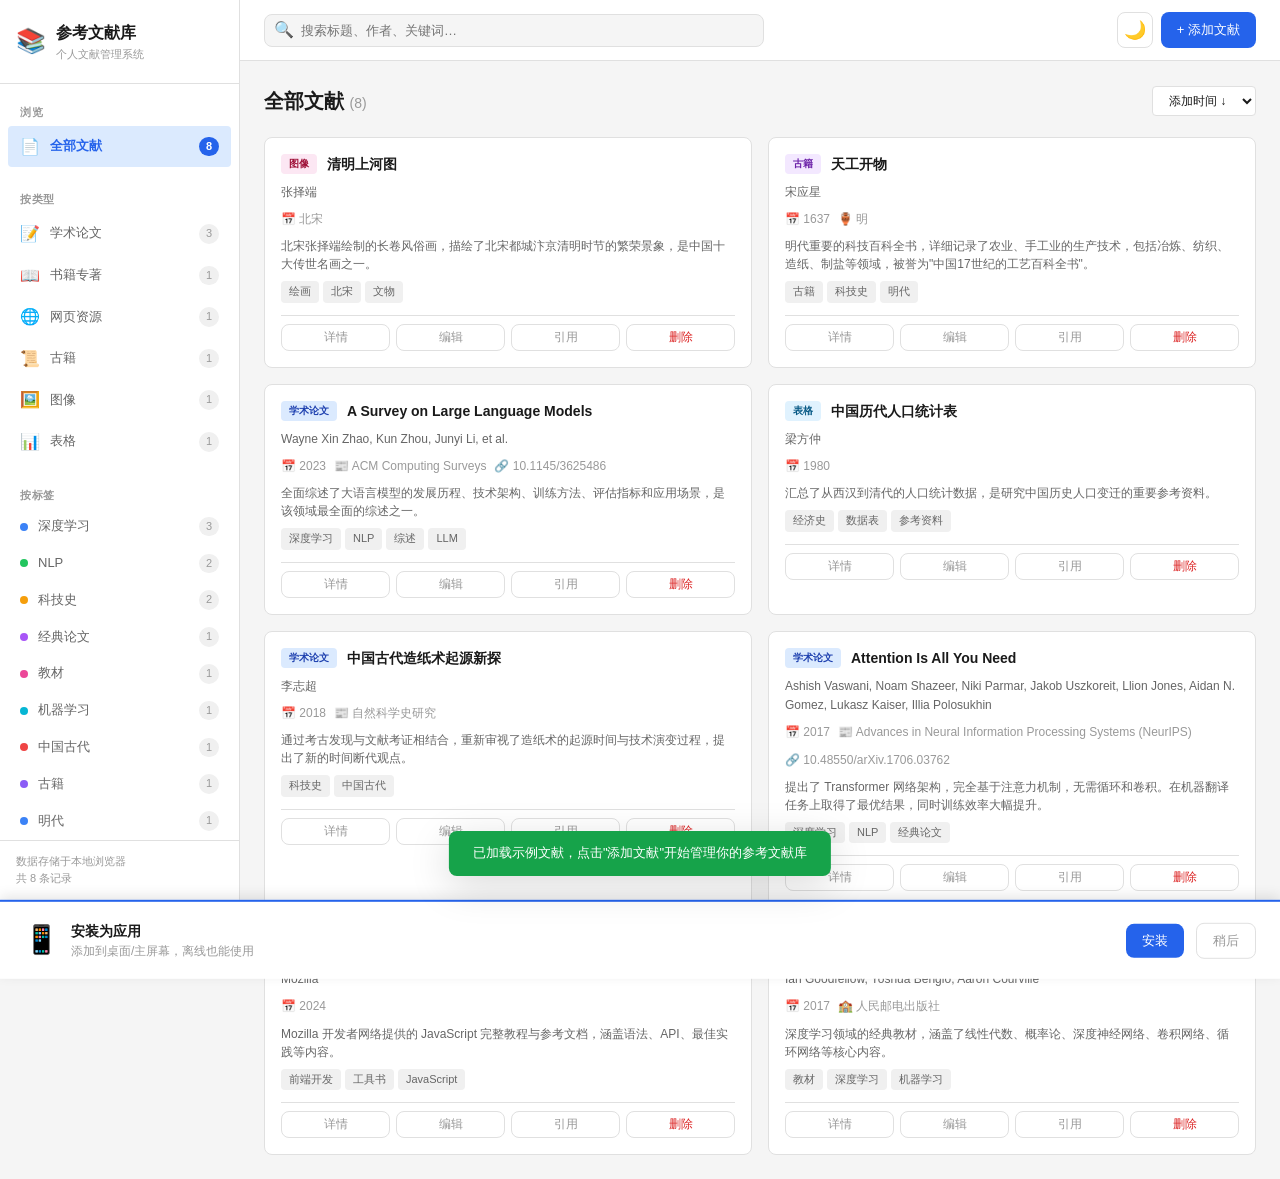
==== index.html @ 62c48ae6 "fix: volume/issue extraction regex and web search relevance filtering Volume/Issue extraction fixes:" ====
<!DOCTYPE html>
<html lang="zh-CN">
<head>
<meta charset="UTF-8">
<meta name="viewport" content="width=device-width, initial-scale=1.0">
<title>我的参考文献库</title>
<link rel="manifest" href="./manifest.json">
<meta name="theme-color" content="#2563eb">
<link rel="apple-touch-icon" href="icon.svg">
<style>
/* ========== CSS Reset & Variables ========== */
:root {
  --bg: #f5f5f5;
  --bg-card: #ffffff;
  --bg-sidebar: #ffffff;
  --bg-hover: #f0f0f0;
  --bg-modal: #ffffff;
  --text: #1a1a1a;
  --text-secondary: #666;
  --text-muted: #999;
  --border: #e0e0e0;
  --primary: #2563eb;
  --primary-light: #dbeafe;
  --primary-dark: #1d4ed8;
  --success: #16a34a;
  --success-light: #dcfce7;
  --warning: #d97706;
  --danger: #dc2626;
  --danger-light: #fee2e2;
  --shadow: 0 1px 3px rgba(0,0,0,0.08);
  --shadow-lg: 0 10px 40px rgba(0,0,0,0.15);
  --radius: 8px;
  --radius-sm: 4px;
  --sidebar-width: 240px;
}

[data-theme="dark"] {
  --bg: #1a1a2e;
  --bg-card: #16213e;
  --bg-sidebar: #16213e;
  --bg-hover: #1a1a3e;
  --bg-modal: #1e293b;
  --text: #e2e8f0;
  --text-secondary: #94a3b8;
  --text-muted: #64748b;
  --border: #334155;
  --primary: #3b82f6;
  --primary-light: #1e3a5f;
  --primary-dark: #2563eb;
  --success: #22c55e;
  --success-light: #14532d;
  --warning: #f59e0b;
  --danger: #ef4444;
  --danger-light: #450a0a;
  --shadow: 0 1px 3px rgba(0,0,0,0.3);
  --shadow-lg: 0 10px 40px rgba(0,0,0,0.5);
}

* { margin: 0; padding: 0; box-sizing: border-box; }

body {
  font-family: -apple-system, BlinkMacSystemFont, 'Segoe UI', 'PingFang SC', 'Hiragino Sans GB', 'Microsoft YaHei', sans-serif;
  background: var(--bg);
  color: var(--text);
  font-size: 14px;
  line-height: 1.6;
  transition: background 0.2s, color 0.2s;
}

/* ========== Layout ========== */
.app { display: flex; min-height: 100vh; }

.sidebar {
  width: var(--sidebar-width);
  background: var(--bg-sidebar);
  border-right: 1px solid var(--border);
  display: flex;
  flex-direction: column;
  position: fixed;
  top: 0; left: 0; bottom: 0;
  z-index: 100;
  transition: transform 0.3s;
}

.main {
  flex: 1;
  margin-left: var(--sidebar-width);
  display: flex;
  flex-direction: column;
  min-height: 100vh;
}

/* ========== Sidebar ========== */
.sidebar-header {
  padding: 20px 16px;
  border-bottom: 1px solid var(--border);
  display: flex;
  align-items: center;
  gap: 10px;
}

.sidebar-header .logo {
  font-size: 24px;
}

.sidebar-header h1 {
  font-size: 16px;
  font-weight: 700;
  color: var(--text);
}

.sidebar-header .subtitle {
  font-size: 11px;
  color: var(--text-muted);
}

.sidebar-nav {
  flex: 1;
  padding: 12px 8px;
  overflow-y: auto;
}

.nav-section {
  margin-bottom: 16px;
}

.nav-section-title {
  font-size: 11px;
  text-transform: uppercase;
  color: var(--text-muted);
  padding: 8px 12px 4px;
  font-weight: 600;
  letter-spacing: 0.5px;
}

.nav-item {
  display: flex;
  align-items: center;
  gap: 10px;
  padding: 8px 12px;
  border-radius: var(--radius-sm);
  cursor: pointer;
  color: var(--text-secondary);
  font-size: 13px;
  transition: all 0.15s;
  user-select: none;
}

.nav-item:hover { background: var(--bg-hover); color: var(--text); }

.nav-item.active {
  background: var(--primary-light);
  color: var(--primary);
  font-weight: 600;
}

.nav-item .icon { font-size: 16px; width: 20px; text-align: center; flex-shrink: 0; }
.nav-item .count {
  margin-left: auto;
  font-size: 11px;
  background: var(--bg-hover);
  padding: 1px 7px;
  border-radius: 10px;
  color: var(--text-muted);
}
.nav-item.active .count { background: var(--primary); color: #fff; }

.nav-item .tag-dot {
  width: 8px; height: 8px;
  border-radius: 50%;
  flex-shrink: 0;
}

.sidebar-footer {
  padding: 12px 16px;
  border-top: 1px solid var(--border);
  font-size: 11px;
  color: var(--text-muted);
}

/* ========== Top Bar ========== */
.topbar {
  background: var(--bg-card);
  border-bottom: 1px solid var(--border);
  padding: 12px 24px;
  display: flex;
  align-items: center;
  gap: 16px;
  position: sticky;
  top: 0;
  z-index: 50;
}

.search-box {
  flex: 1;
  max-width: 500px;
  position: relative;
}

.search-box input {
  width: 100%;
  padding: 8px 12px 8px 36px;
  border: 1px solid var(--border);
  border-radius: var(--radius);
  font-size: 13px;
  background: var(--bg);
  color: var(--text);
  transition: border-color 0.15s;
}

.search-box input:focus {
  outline: none;
  border-color: var(--primary);
  box-shadow: 0 0 0 3px var(--primary-light);
}

.search-box .search-icon {
  position: absolute;
  left: 10px; top: 50%;
  transform: translateY(-50%);
  color: var(--text-muted);
  font-size: 16px;
}

.topbar-actions {
  display: flex;
  gap: 8px;
  margin-left: auto;
}

.btn {
  padding: 8px 16px;
  border: none;
  border-radius: var(--radius);
  font-size: 13px;
  cursor: pointer;
  transition: all 0.15s;
  display: inline-flex;
  align-items: center;
  gap: 6px;
  font-family: inherit;
  white-space: nowrap;
}

.btn-primary {
  background: var(--primary);
  color: #fff;
}
.btn-primary:hover { background: var(--primary-dark); }

.btn-secondary {
  background: var(--bg-hover);
  color: var(--text);
}
.btn-secondary:hover { background: var(--border); }

.btn-danger {
  background: var(--danger);
  color: #fff;
}
.btn-danger:hover { opacity: 0.9; }

.btn-ghost {
  background: transparent;
  color: var(--text-secondary);
}
.btn-ghost:hover { background: var(--bg-hover); color: var(--text); }

.btn-sm { padding: 4px 10px; font-size: 12px; }

.btn-icon {
  width: 36px; height: 36px;
  padding: 0;
  justify-content: center;
  font-size: 18px;
}

/* ========== Content Area ========== */
.content {
  flex: 1;
  padding: 24px;
  overflow-y: auto;
}

.content-header {
  display: flex;
  align-items: center;
  justify-content: space-between;
  margin-bottom: 20px;
  flex-wrap: wrap;
  gap: 12px;
}

.content-header h2 {
  font-size: 20px;
  font-weight: 700;
}

.filter-bar {
  display: flex;
  gap: 8px;
  flex-wrap: wrap;
  margin-bottom: 16px;
  align-items: center;
}

.filter-chip {
  padding: 4px 12px;
  border-radius: 20px;
  font-size: 12px;
  cursor: pointer;
  border: 1px solid var(--border);
  background: var(--bg-card);
  color: var(--text-secondary);
  transition: all 0.15s;
  user-select: none;
}

.filter-chip:hover { border-color: var(--primary); }
.filter-chip.active {
  background: var(--primary);
  color: #fff;
  border-color: var(--primary);
}

.sort-select {
  padding: 6px 12px;
  border: 1px solid var(--border);
  border-radius: var(--radius-sm);
  font-size: 12px;
  background: var(--bg-card);
  color: var(--text);
  cursor: pointer;
}

/* ========== Reference Cards ========== */
.ref-grid {
  display: grid;
  grid-template-columns: repeat(auto-fill, minmax(380px, 1fr));
  gap: 16px;
}

.ref-card {
  background: var(--bg-card);
  border: 1px solid var(--border);
  border-radius: var(--radius);
  padding: 16px;
  transition: all 0.15s;
  position: relative;
  display: flex;
  flex-direction: column;
  gap: 8px;
}

.ref-card:hover {
  box-shadow: var(--shadow-lg);
  border-color: var(--primary);
  transform: translateY(-2px);
}

.ref-card-header {
  display: flex;
  align-items: flex-start;
  gap: 10px;
}

.ref-type-badge {
  font-size: 10px;
  padding: 2px 8px;
  border-radius: 4px;
  font-weight: 600;
  white-space: nowrap;
  flex-shrink: 0;
}

.ref-type-badge.article { background: #dbeafe; color: #1e40af; }
.ref-type-badge.book { background: #dcfce7; color: #166534; }
.ref-type-badge.webpage { background: #fef3c7; color: #92400e; }
.ref-type-badge.ancient { background: #f3e8ff; color: #6b21a8; }
.ref-type-badge.image { background: #fce7f3; color: #9f1239; }
.ref-type-badge.table { background: #e0f2fe; color: #075985; }

[data-theme="dark"] .ref-type-badge.article { background: #1e3a5f; color: #93c5fd; }
[data-theme="dark"] .ref-type-badge.book { background: #14532d; color: #86efac; }
[data-theme="dark"] .ref-type-badge.webpage { background: #451a03; color: #fcd34d; }
[data-theme="dark"] .ref-type-badge.ancient { background: #3b0764; color: #d8b4fe; }
[data-theme="dark"] .ref-type-badge.image { background: #500724; color: #f9a8d4; }
[data-theme="dark"] .ref-type-badge.table { background: #0c4a6e; color: #7dd3fc; }

.ref-card-title {
  font-size: 14px;
  font-weight: 600;
  line-height: 1.5;
  color: var(--text);
  cursor: pointer;
  flex: 1;
}

.ref-card-title:hover { color: var(--primary); }

.ref-card-authors {
  font-size: 12px;
  color: var(--text-secondary);
}

.ref-card-meta {
  font-size: 12px;
  color: var(--text-muted);
  display: flex;
  flex-wrap: wrap;
  gap: 8px;
}

.ref-card-meta span { display: inline-flex; align-items: center; gap: 3px; }

.ref-card-abstract {
  font-size: 12px;
  color: var(--text-secondary);
  line-height: 1.5;
  display: -webkit-box;
  -webkit-line-clamp: 2;
  -webkit-box-orient: vertical;
  overflow: hidden;
}

.ref-card-tags {
  display: flex;
  flex-wrap: wrap;
  gap: 4px;
}

.tag {
  font-size: 11px;
  padding: 2px 8px;
  border-radius: 4px;
  background: var(--bg-hover);
  color: var(--text-secondary);
}

.ref-card-actions {
  display: flex;
  gap: 6px;
  margin-top: 4px;
  padding-top: 8px;
  border-top: 1px solid var(--border);
}

.ref-card-actions .btn { flex: 1; justify-content: center; }

/* ========== Empty State ========== */
.empty-state {
  text-align: center;
  padding: 80px 20px;
  color: var(--text-muted);
}

.empty-state .icon { font-size: 64px; margin-bottom: 16px; opacity: 0.5; }
.empty-state h3 { font-size: 18px; margin-bottom: 8px; color: var(--text-secondary); }
.empty-state p { font-size: 14px; }

/* ========== Modal ========== */
.modal-overlay {
  position: fixed;
  top: 0; left: 0; right: 0; bottom: 0;
  background: rgba(0,0,0,0.5);
  z-index: 1000;
  display: none;
  justify-content: center;
  align-items: flex-start;
  padding: 40px 20px;
  overflow-y: auto;
}

.modal-overlay.show { display: flex; }

.modal {
  background: var(--bg-modal);
  border-radius: var(--radius);
  width: 100%;
  max-width: 640px;
  box-shadow: var(--shadow-lg);
  animation: modalIn 0.2s ease;
}

@keyframes modalIn {
  from { opacity: 0; transform: translateY(-20px); }
  to { opacity: 1; transform: translateY(0); }
}

.modal-header {
  padding: 20px 24px;
  border-bottom: 1px solid var(--border);
  display: flex;
  align-items: center;
  justify-content: space-between;
}

.modal-header h3 { font-size: 18px; font-weight: 700; }

.modal-close {
  background: none;
  border: none;
  font-size: 24px;
  cursor: pointer;
  color: var(--text-muted);
  padding: 0;
  width: 32px; height: 32px;
  display: flex;
  align-items: center;
  justify-content: center;
  border-radius: var(--radius-sm);
  transition: background 0.15s;
}

.modal-close:hover { background: var(--bg-hover); }

.modal-body {
  padding: 24px;
  max-height: 60vh;
  overflow-y: auto;
}

.modal-footer {
  padding: 16px 24px;
  border-top: 1px solid var(--border);
  display: flex;
  justify-content: flex-end;
  gap: 8px;
}

/* ========== Form ========== */
.form-group { margin-bottom: 16px; }

.form-row {
  display: grid;
  grid-template-columns: 1fr 1fr;
  gap: 12px;
}

.form-row-3 {
  display: grid;
  grid-template-columns: 1fr 1fr 1fr;
  gap: 12px;
}

.form-label {
  display: block;
  font-size: 12px;
  font-weight: 600;
  color: var(--text-secondary);
  margin-bottom: 4px;
}

.form-label .required { color: var(--danger); }

.form-input, .form-select, .form-textarea {
  width: 100%;
  padding: 8px 12px;
  border: 1px solid var(--border);
  border-radius: var(--radius-sm);
  font-size: 13px;
  background: var(--bg);
  color: var(--text);
  font-family: inherit;
  transition: border-color 0.15s;
}

.form-input:focus, .form-select:focus, .form-textarea:focus {
  outline: none;
  border-color: var(--primary);
  box-shadow: 0 0 0 3px var(--primary-light);
}

.form-textarea { resize: vertical; min-height: 80px; }

.form-hint { font-size: 11px; color: var(--text-muted); margin-top: 4px; }

/* ========== Tags Input ========== */
.tags-input {
  display: flex;
  flex-wrap: wrap;
  gap: 4px;
  padding: 6px 8px;
  border: 1px solid var(--border);
  border-radius: var(--radius-sm);
  background: var(--bg);
  min-height: 36px;
  align-items: center;
}

.tags-input .tag-item {
  display: inline-flex;
  align-items: center;
  gap: 4px;
  font-size: 12px;
  padding: 2px 8px;
  background: var(--primary-light);
  color: var(--primary);
  border-radius: 4px;
}

.tags-input .tag-item .remove {
  cursor: pointer;
  font-size: 14px;
  line-height: 1;
}

.tags-input input {
  border: none;
  outline: none;
  background: none;
  font-size: 13px;
  color: var(--text);
  flex: 1;
  min-width: 100px;
  font-family: inherit;
}

/* ========== Statistics ========== */
.stats-grid {
  display: grid;
  grid-template-columns: repeat(auto-fill, minmax(200px, 1fr));
  gap: 16px;
  margin-bottom: 24px;
}

.stat-card {
  background: var(--bg-card);
  border: 1px solid var(--border);
  border-radius: var(--radius);
  padding: 20px;
  text-align: center;
}

.stat-card .stat-icon { font-size: 32px; margin-bottom: 8px; }
.stat-card .stat-value { font-size: 28px; font-weight: 700; color: var(--primary); }
.stat-card .stat-label { font-size: 12px; color: var(--text-muted); margin-top: 4px; }

.chart-container {
  background: var(--bg-card);
  border: 1px solid var(--border);
  border-radius: var(--radius);
  padding: 20px;
  margin-bottom: 16px;
}

.chart-container h3 {
  font-size: 15px;
  margin-bottom: 16px;
  font-weight: 600;
}

.bar-chart { display: flex; flex-direction: column; gap: 10px; }

.bar-chart-item {
  display: flex;
  align-items: center;
  gap: 12px;
}

.bar-chart-item .bar-label {
  width: 100px;
  font-size: 12px;
  text-align: right;
  color: var(--text-secondary);
  flex-shrink: 0;
}

.bar-chart-item .bar-track {
  flex: 1;
  height: 24px;
  background: var(--bg-hover);
  border-radius: 4px;
  overflow: hidden;
  position: relative;
}

.bar-chart-item .bar-fill {
  height: 100%;
  border-radius: 4px;
  transition: width 0.5s ease;
  display: flex;
  align-items: center;
  padding-right: 8px;
  justify-content: flex-end;
  font-size: 11px;
  color: #fff;
  font-weight: 600;
  min-width: 20px;
}

/* ========== Detail View ========== */
.detail-view {
  background: var(--bg-card);
  border: 1px solid var(--border);
  border-radius: var(--radius);
  padding: 24px;
  max-width: 800px;
}

.detail-view h2 { font-size: 22px; margin-bottom: 8px; line-height: 1.4; }
.detail-view .detail-authors { font-size: 14px; color: var(--text-secondary); margin-bottom: 16px; }

.detail-section {
  margin-bottom: 20px;
  padding-bottom: 20px;
  border-bottom: 1px solid var(--border);
}

.detail-section:last-child { border-bottom: none; }

.detail-section h4 {
  font-size: 12px;
  text-transform: uppercase;
  color: var(--text-muted);
  margin-bottom: 8px;
  font-weight: 600;
  letter-spacing: 0.5px;
}

.detail-meta-grid {
  display: grid;
  grid-template-columns: repeat(auto-fill, minmax(200px, 1fr));
  gap: 12px;
}

.detail-meta-item .meta-label { font-size: 11px; color: var(--text-muted); }
.detail-meta-item .meta-value { font-size: 13px; color: var(--text); }

.citation-box {
  background: var(--bg);
  border: 1px solid var(--border);
  border-radius: var(--radius-sm);
  padding: 12px 16px;
  font-size: 13px;
  line-height: 1.8;
  margin-bottom: 8px;
  position: relative;
  padding-right: 40px;
}

.citation-box .copy-btn {
  position: absolute;
  top: 8px; right: 8px;
  background: none;
  border: 1px solid var(--border);
  border-radius: 4px;
  padding: 2px 8px;
  font-size: 11px;
  cursor: pointer;
  color: var(--text-muted);
}
.citation-box .copy-btn:hover { color: var(--primary); border-color: var(--primary); }

.citation-format-label {
  font-size: 11px;
  font-weight: 600;
  color: var(--primary);
  margin-bottom: 2px;
}

/* ========== Import/Export ========== */
.io-section {
  background: var(--bg-card);
  border: 1px solid var(--border);
  border-radius: var(--radius);
  padding: 24px;
  margin-bottom: 16px;
}

.io-section h3 { font-size: 16px; margin-bottom: 12px; }

.io-area {
  display: grid;
  grid-template-columns: 1fr 1fr;
  gap: 16px;
}

.io-card {
  border: 2px dashed var(--border);
  border-radius: var(--radius);
  padding: 20px;
  text-align: center;
  transition: border-color 0.15s;
}

.io-card:hover { border-color: var(--primary); }

.io-card .icon { font-size: 32px; margin-bottom: 8px; }
.io-card h4 { font-size: 14px; margin-bottom: 4px; }
.io-card p { font-size: 12px; color: var(--text-muted); margin-bottom: 12px; }

.io-card .btn { width: 100%; justify-content: center; }

.format-buttons {
  display: flex;
  gap: 8px;
  flex-wrap: wrap;
  margin-top: 12px;
}

/* ========== Cloud Backup ========== */
.cloud-card {
  background: var(--bg-card);
  border: 1px solid var(--border);
  border-radius: 12px;
  padding: 24px;
  margin-bottom: 16px;
}
.cloud-card h3 { font-size: 16px; margin-bottom: 12px; }
.cloud-status {
  display: flex; align-items: center; gap: 8px;
  font-size: 13px; color: var(--text-muted);
  margin-bottom: 16px;
}
.cloud-status .dot {
  width: 8px; height: 8px; border-radius: 50%;
  flex-shrink: 0;
}
.cloud-status .dot.green { background: #22c55e; }
.cloud-status .dot.red { background: #ef4444; }
.cloud-status .dot.yellow { background: #f59e0b; }
.cloud-status .dot.gray { background: #9ca3af; }
.cloud-form-group {
  margin-bottom: 16px;
}
.cloud-form-group label {
  display: block; font-size: 13px; color: var(--text-muted);
  margin-bottom: 6px;
}
.cloud-form-group input, .cloud-form-group select {
  width: 100%; padding: 8px 12px;
  border: 1px solid var(--border); border-radius: 8px;
  background: var(--bg-main); color: var(--text);
  font-size: 14px;
}
.cloud-btn-row {
  display: flex; gap: 10px; flex-wrap: wrap;
  margin-top: 16px;
}
.cloud-btn-row .btn { min-width: 120px; }
.cloud-history {
  margin-top: 16px;
  font-size: 13px; color: var(--text-muted);
}
.cloud-history li {
  padding: 4px 0;
  border-bottom: 1px solid var(--border);
}
.cloud-warning {
  background: #fff8e1; border: 1px solid #f59e0b; border-radius: 8px;
  padding: 12px 16px; font-size: 13px; color: #92400e;
  margin-bottom: 16px;
}
.dest-card {
  background: var(--bg-main); border: 1px solid var(--border); border-radius: 10px;
  padding: 16px; margin-bottom: 12px;
}
.dest-header { display: flex; align-items: center; gap: 12px; }
.dest-icon {
  width: 36px; height: 36px; border-radius: 8px;
  display: flex; align-items: center; justify-content: center;
  font-size: 18px; color: #fff; flex-shrink: 0;
}
.dest-info { flex: 1; min-width: 0; }
.dest-name { font-size: 15px; font-weight: 600; color: var(--text); }
.dest-repo { font-size: 12px; color: var(--text-muted); margin-top: 2px; }
.dest-meta { font-size: 12px; color: var(--text-muted); margin-top: 2px; }
.dest-actions { display: flex; gap: 6px; flex-wrap: wrap; align-items: center; }
.dest-footer { margin-top: 10px; padding-top: 8px; border-top: 1px solid var(--border); }
.btn-sm { padding: 4px 10px; font-size: 12px; min-width: auto; }
.btn-ghost { background: transparent; border: 1px solid var(--border); color: var(--text-muted); }
.btn-ghost:hover { background: var(--bg-main); }
.hist-dest { font-weight: 600; color: var(--text); }
.add-dest-card select {
  width: 100%; padding: 8px 12px;
  border: 1px solid var(--border); border-radius: 8px;
  background: var(--bg-main); color: var(--text);
  font-size: 14px;
}

/* ========== Toast ========== */
.toast {
  position: fixed;
  bottom: 24px;
  left: 50%;
  transform: translateX(-50%) translateY(100px);
  background: var(--text);
  color: var(--bg);
  padding: 12px 24px;
  border-radius: var(--radius);
  font-size: 13px;
  z-index: 2000;
  transition: transform 0.3s ease;
  box-shadow: var(--shadow-lg);
}

.toast.show { transform: translateX(-50%) translateY(0); }
.toast.success { background: var(--success); color: #fff; }
.toast.error { background: var(--danger); color: #fff; }

/* ========== Responsive ========== */
@media (max-width: 768px) {
  .ref-grid { grid-template-columns: 1fr; }
  .form-row, .form-row-3 { grid-template-columns: 1fr; }
  .io-area { grid-template-columns: 1fr; }
}

/* Scrollbar */
::-webkit-scrollbar { width: 6px; height: 6px; }
::-webkit-scrollbar-track { background: transparent; }
::-webkit-scrollbar-thumb { background: var(--border); border-radius: 3px; }
::-webkit-scrollbar-thumb:hover { background: var(--text-muted); }

/* Hidden */
.hidden { display: none !important; }

/* PWA Install Banner */
.pwa-banner {
  position: fixed;
  bottom: 0; left: 0; right: 0;
  background: var(--bg-card);
  border-top: 2px solid var(--primary);
  padding: 16px 24px;
  display: flex;
  align-items: center;
  gap: 12px;
  z-index: 999;
  box-shadow: 0 -4px 12px rgba(0,0,0,0.1);
  transform: translateY(100%);
  transition: transform 0.3s ease;
}
.pwa-banner.show { transform: translateY(0); }
.pwa-banner .pwa-icon { font-size: 28px; }
.pwa-banner .pwa-text { flex: 1; }
.pwa-banner .pwa-text h4 { font-size: 14px; font-weight: 600; }
.pwa-banner .pwa-text p { font-size: 12px; color: var(--text-muted); }


/* Menu toggle */
.menu-toggle {
  display: none;
  background: none;
  border: none;
  font-size: 24px;
  cursor: pointer;
  color: var(--text);
}

/* 手机端显示菜单按钮，并保证侧栏可关闭。 */
@media (max-width: 768px) {
  .menu-toggle {
    display: inline-flex;
    align-items: center;
    justify-content: center;
    min-width: 44px;
    min-height: 44px;
  }

  .sidebar {
    transform: translateX(-100%);
    z-index: 1500;
  }

  .sidebar.open {
    transform: translateX(0);
  }

  .main {
    margin-left: 0;
  }
}

/* 安全的 PDF 预览面板 */
.pdf-preview-overlay {
  position: fixed;
  inset: 0;
  z-index: 10000;
  display: grid;
  place-items: center;
  padding: 20px;
  background: rgba(0, 0, 0, 0.5);
}

.pdf-preview-panel {
  width: min(680px, 100%);
  max-height: 90vh;
  overflow: auto;
  padding: 24px;
  border-radius: 12px;
  background: var(--bg-card, #fff);
  color: var(--text, #111827);
  box-shadow: 0 12px 48px rgba(0, 0, 0, 0.28);
}

.pdf-preview-source {
  color: var(--text-muted, #6b7280);
}

.pdf-preview-fields {
  display: grid;
  gap: 12px;
}

.pdf-preview-field {
  display: grid;
  gap: 6px;
}

.pdf-preview-field span {
  font-size: 13px;
  font-weight: 600;
}

.pdf-preview-field input,
.pdf-preview-field textarea {
  width: 100%;
  padding: 9px 11px;
  border: 1px solid var(--border, #d1d5db);
  border-radius: 8px;
  font: inherit;
  color: inherit;
  background: var(--bg, #fff);
}

.pdf-preview-actions {
  display: flex;
  justify-content: flex-end;
  gap: 8px;
  margin-top: 20px;
}

/* PDF Drop Zone */
.pdf-drop-zone {
  border: 3px dashed #94a3b8;
  border-radius: 16px;
  padding: 36px 20px;
  text-align: center;
  margin-bottom: 16px;
  cursor: pointer;
  transition: all 0.25s ease;
  background: linear-gradient(135deg, #f0f9ff 0%, #e0f2fe 50%, #f0fdfa 100%);
  position: relative;
  overflow: hidden;
  min-height: 140px;
  display: flex;
  flex-direction: column;
  align-items: center;
  justify-content: center;
}
.pdf-drop-zone::before {
  content: '';
  position: absolute;
  top: 0; left: 0; right: 0; bottom: 0;
  background: radial-gradient(circle at 50% 40%, rgba(59,130,246,0.06) 0%, transparent 60%);
  pointer-events: none;
}
.pdf-drop-zone:hover {
  border-color: #3b82f6;
  background: linear-gradient(135deg, #dbeafe 0%, #bfdbfe 50%, #ccfbf1 100%);
  transform: translateY(-1px);
  box-shadow: 0 4px 16px rgba(59,130,246,0.15);
}
.pdf-drop-zone.drag-over {
  border-color: #2563eb;
  border-width: 4px;
  background: linear-gradient(135deg, #bfdbfe 0%, #93c5fd 50%, #a7f3d0 100%);
  box-shadow: 0 0 0 4px rgba(59,130,246,0.2), 0 8px 24px rgba(59,130,246,0.25);
  transform: scale(1.01);
}
.pdf-drop-zone .drop-icon {
  font-size: 48px;
  margin-bottom: 10px;
  animation: pdfFloat 2.5s ease-in-out infinite;
  line-height: 1;
}
@keyframes pdfFloat {
  0%, 100% { transform: translateY(0); }
  50% { transform: translateY(-6px); }
}
.pdf-drop-zone .drop-text {
  font-size: 16px;
  font-weight: 700;
  color: #1e40af;
  margin-bottom: 4px;
}
.pdf-drop-zone .drop-sub {
  font-size: 13px;
  color: #64748b;
  margin-top: 2px;
}
.pdf-drop-zone .drop-hint {
  display: inline-block;
  margin-top: 10px;
  padding: 4px 12px;
  background: rgba(59,130,246,0.1);
  border-radius: 20px;
  font-size: 12px;
  color: #2563eb;
  font-weight: 500;
}
.pdf-progress {
  margin-top: 12px;
  padding: 12px 16px;
  background: #e8f0fe;
  border-radius: 8px;
  font-size: 13px;
  display: none;
}
.pdf-progress.show { display: block; }
.pdf-progress .progress-bar {
  height: 4px;
  background: var(--border);
  border-radius: 2px;
  margin-top: 8px;
}
.pdf-progress .progress-fill {
  height: 4px;
  background: var(--primary);
  border-radius: 2px;
  width: 0%;
  transition: width 0.3s;
}

/* Douban Import */
.douban-section {
  background: var(--bg-card);
  border-radius: 12px;
  padding: 20px 24px;
  margin-top: 16px;
  border: 1px solid var(--border);
}
.douban-input-row {
  display: flex;
  gap: 8px;
  margin-top: 12px;
}
.douban-input-row input {
  flex: 1;
}
.douban-books-preview {
  max-height: 400px;
  overflow-y: auto;
  margin-top: 16px;
}
.douban-book-item {
  display: flex;
  gap: 12px;
  padding: 12px;
  border: 1px solid var(--border);
  border-radius: 8px;
  margin-bottom: 8px;
  align-items: flex-start;
}
.douban-book-item:hover { background: var(--bg); }
.douban-book-cover {
  width: 60px;
  height: 80px;
  object-fit: cover;
  border-radius: 4px;
  flex-shrink: 0;
}
.douban-book-info { flex: 1; }
.douban-book-info h4 { font-size: 14px; font-weight: 600; margin-bottom: 4px; }
.douban-book-info p { font-size: 12px; color: var(--text-muted); line-height: 1.4; }
.douban-book-actions { flex-shrink: 0; }
</style>
</head>
<body>
<div class="app">
  <!-- Sidebar -->
  <aside class="sidebar" id="sidebar">
    <div class="sidebar-header">
      <span class="logo">📚</span>
      <div>
        <h1>参考文献库</h1>
        <div class="subtitle">个人文献管理系统</div>
      </div>
    </div>
    <nav class="sidebar-nav" id="sidebarNav">
      <div class="nav-section">
        <div class="nav-section-title">浏览</div>
        <div class="nav-item active" data-view="all" data-filter-type="all">
          <span class="icon">📄</span> 全部文献 <span class="count" id="count-all">0</span>
        </div>
      </div>
      <div class="nav-section">
        <div class="nav-section-title">按类型</div>
        <div class="nav-item" data-view="type" data-filter-type="article">
          <span class="icon">📝</span> 学术论文 <span class="count" id="count-article">0</span>
        </div>
        <div class="nav-item" data-view="type" data-filter-type="book">
          <span class="icon">📖</span> 书籍专著 <span class="count" id="count-book">0</span>
        </div>
        <div class="nav-item" data-view="type" data-filter-type="webpage">
          <span class="icon">🌐</span> 网页资源 <span class="count" id="count-webpage">0</span>
        </div>
        <div class="nav-item" data-view="type" data-filter-type="ancient">
          <span class="icon">📜</span> 古籍 <span class="count" id="count-ancient">0</span>
        </div>
        <div class="nav-item" data-view="type" data-filter-type="image">
          <span class="icon">🖼️</span> 图像 <span class="count" id="count-image">0</span>
        </div>
        <div class="nav-item" data-view="type" data-filter-type="table">
          <span class="icon">📊</span> 表格 <span class="count" id="count-table">0</span>
        </div>
      </div>
      <div class="nav-section">
        <div class="nav-section-title">按标签</div>
        <div id="tagNav"></div>
      </div>
      <div class="nav-section">
        <div class="nav-section-title">工具</div>
        <div class="nav-item" data-view="stats">
          <span class="icon">📈</span> 统计面板
        </div>
        <div class="nav-item" data-view="io">
          <span class="icon">💾</span> 导入 / 导出
        </div>
        <div class="nav-item" data-view="cloud">
          <span class="icon">☁️</span> 云端备份
        </div>
      </div>
    </nav>
    <div class="sidebar-footer">
      数据存储于本地浏览器<br>
      <span id="storageInfo">共 0 条记录</span>
    </div>
  </aside>

  <!-- Main Content -->
  <div class="main">
    <header class="topbar">
      <button class="menu-toggle" aria-label="菜单">☰</button>
      <div class="search-box">
        <span class="search-icon">🔍</span>
        <input type="text" id="searchInput" placeholder="搜索标题、作者、关键词…" oninput="handleSearch()">
      </div>
      <div class="topbar-actions">
        <button class="btn btn-ghost btn-icon" onclick="toggleTheme()" title="切换主题">🌙</button>
        <button class="btn btn-primary" onclick="openAddModal()">+ 添加文献</button>
      </div>
    </header>

    <main class="content" id="content">
      <!-- Dynamic content rendered here -->
    </main>
  </div>
</div>

<!-- Add/Edit Modal -->
<div class="modal-overlay" id="editModal">
  <div class="modal">
    <div class="modal-header">
      <h3 id="modalTitle">添加文献</h3>
      <button class="modal-close" onclick="closeModal('editModal')">×</button>
    </div>
    <div class="modal-body" id="editFormBody">
      <!-- Dynamic form -->
    </div>
    <div class="modal-footer">
      <button class="btn btn-secondary" onclick="closeModal('editModal')">取消</button>
      <button class="btn btn-primary" onclick="saveReference()">保存</button>
    </div>
  </div>
</div>

<!-- Detail Modal -->
<div class="modal-overlay" id="detailModal">
  <div class="modal" style="max-width: 800px;">
    <div class="modal-header">
      <h3>文献详情</h3>
      <button class="modal-close" onclick="closeModal('detailModal')">×</button>
    </div>
    <div class="modal-body" id="detailBody">
      <!-- Dynamic detail -->
    </div>
    <div class="modal-footer">
      <button class="btn btn-secondary" onclick="closeModal('detailModal')">关闭</button>
      <button class="btn btn-primary" onclick="closeModal('detailModal'); openEditModal(currentDetailId)">编辑</button>
    </div>
  </div>
</div>

<!-- Import Modal -->
<div class="modal-overlay" id="importModal">
  <div class="modal">
    <div class="modal-header">
      <h3>导入文献</h3>
      <button class="modal-close" onclick="closeModal('importModal')">×</button>
    </div>
    <div class="modal-body">
      <div class="form-group">
        <label class="form-label">选择格式</label>
        <select class="form-select" id="importFormat" onchange="updateImportPlaceholder()">
          <option value="bibtex">BibTeX</option>
          <option value="ris">RIS</option>
          <option value="csv">CSV</option>
          <option value="json">JSON</option>
        </select>
      </div>
      <div class="form-group">
        <label class="form-label">粘贴内容或上传文件</label>
        <input type="file" id="importFile" accept=".bib,.ris,.csv,.json,.txt" onchange="handleImportFile(event)" style="margin-bottom: 8px; font-size: 12px;">
        <textarea class="form-textarea" id="importText" rows="10" placeholder="在此粘贴 BibTeX 内容…"></textarea>
      </div>
    </div>
    <div class="modal-footer">
      <button class="btn btn-secondary" onclick="closeModal('importModal')">取消</button>
      <button class="btn btn-primary" onclick="performImport()">导入</button>
    </div>
  </div>
</div>

<!-- Toast -->
<div class="toast" id="toast"></div>

<!-- PWA Install Banner -->
<div class="pwa-banner" id="pwaBanner">
  <div class="pwa-icon">📱</div>
  <div class="pwa-text">
    <h4>安装为应用</h4>
    <p>添加到桌面/主屏幕，离线也能使用</p>
  </div>
  <button class="btn btn-primary" id="pwaInstallBtn">安装</button>
  <button class="btn btn-ghost" id="pwaDismissBtn">稍后</button>
</div>

<script>
// ========== Data Model ==========
const TYPE_LABELS = {
  article: '学术论文', book: '书籍专著', webpage: '网页资源',
  ancient: '古籍', image: '图像', table: '表格'
};

const TYPE_ICONS = {
  article: '📝', book: '📖', webpage: '🌐',
  ancient: '📜', image: '🖼️', table: '📊'
};

const FIELDS = {
  article: [
    { key: 'title', label: '标题', required: true, full: true },
    { key: 'authors', label: '作者', required: true, full: true, hint: '多个作者用逗号分隔' },
    { key: 'journal', label: '期刊/会议', full: true },
    { key: 'year', label: '年份' },
    { key: 'volume', label: '卷' },
    { key: 'issue', label: '期' },
    { key: 'pages', label: '页码' },
    { key: 'doi', label: 'DOI' },
    { key: 'url', label: 'URL', full: true },
    { key: 'abstract', label: '摘要', full: true, textarea: true },
    { key: 'keywords', label: '关键词', full: true, hint: '逗号分隔' },
  ],
  book: [
    { key: 'title', label: '书名', required: true, full: true },
    { key: 'authors', label: '作者/编者', required: true, full: true, hint: '多个作者用逗号分隔' },
    { key: 'publisher', label: '出版社', full: true },
    { key: 'year', label: '出版年份' },
    { key: 'edition', label: '版次' },
    { key: 'isbn', label: 'ISBN' },
    { key: 'url', label: 'URL', full: true },
    { key: 'abstract', label: '内容简介', full: true, textarea: true },
    { key: 'keywords', label: '关键词', full: true, hint: '逗号分隔' },
  ],
  webpage: [
    { key: 'title', label: '页面标题', required: true, full: true },
    { key: 'authors', label: '作者/机构', full: true },
    { key: 'website', label: '网站名称', full: true },
    { key: 'url', label: 'URL', required: true, full: true },
    { key: 'year', label: '发布年份' },
    { key: 'accessDate', label: '访问日期' },
    { key: 'abstract', label: '内容摘要', full: true, textarea: true },
    { key: 'keywords', label: '关键词', full: true, hint: '逗号分隔' },
  ],
  ancient: [
    { key: 'title', label: '书名/篇名', required: true, full: true },
    { key: 'authors', label: '撰者/注者', full: true },
    { key: 'dynasty', label: '朝代' },
    { key: 'edition', label: '版本', full: true, hint: '如：宋刻本、四库全书本' },
    { key: 'year', label: '成书年代' },
    { key: 'volume', label: '卷数' },
    { key: 'url', label: '数字化URL', full: true },
    { key: 'abstract', label: '提要', full: true, textarea: true },
    { key: 'keywords', label: '关键词', full: true, hint: '逗号分隔' },
  ],
  image: [
    { key: 'title', label: '图像标题', required: true, full: true },
    { key: 'authors', label: '创作者/拍摄者', full: true },
    { key: 'source', label: '来源/馆藏', full: true },
    { key: 'year', label: '创作年份' },
    { key: 'medium', label: '媒介/材质', full: true, hint: '如：绢本设色、照片' },
    { key: 'size', label: '尺寸' },
    { key: 'url', label: '图像URL', full: true },
    { key: 'abstract', label: '说明文字', full: true, textarea: true },
    { key: 'keywords', label: '关键词', full: true, hint: '逗号分隔' },
  ],
  table: [
    { key: 'title', label: '表格标题', required: true, full: true },
    { key: 'authors', label: '编制者', full: true },
    { key: 'source', label: '数据来源', full: true },
    { key: 'year', label: '年份' },
    { key: 'url', label: 'URL', full: true },
    { key: 'abstract', label: '表格说明', full: true, textarea: true },
    { key: 'keywords', label: '关键词', full: true, hint: '逗号分隔' },
  ],
};

// Common fields for all types
const COMMON_FIELDS = [
  { key: 'tags', label: '标签', full: true, hint: '回车添加' },
  { key: 'category', label: '分类', full: true, hint: '如：计算机科学、历史学' },
  { key: 'notes', label: '笔记', full: true, textarea: true },
];

// ========== Storage (with localStorage fallback) ==========
let db;
let useLocalStorage = false;
const DB_NAME = 'RefLib';
const DB_VERSION = 1;
const STORE_NAME = 'references';
const LS_KEY = 'reflib_data';

function initDB() {
  return new Promise((resolve, reject) => {
    try {
      const req = indexedDB.open(DB_NAME, DB_VERSION);
      req.onupgradeneeded = (e) => {
        const database = e.target.result;
        if (!database.objectStoreNames.contains(STORE_NAME)) {
          const store = database.createObjectStore(STORE_NAME, { keyPath: 'id' });
          store.createIndex('type', 'type', { unique: false });
          store.createIndex('year', 'year', { unique: false });
          store.createIndex('title', 'title', { unique: false });
        }
      };
      req.onsuccess = (e) => { db = e.target.result; resolve(db); };
      req.onerror = (e) => {
        console.warn('IndexedDB not available, falling back to localStorage');
        useLocalStorage = true;
        resolve(null);
      };
    } catch(e) {
      console.warn('IndexedDB blocked, falling back to localStorage');
      useLocalStorage = true;
      resolve(null);
    }
  });
}

function lsGetAll() {
  try {
    const data = localStorage.getItem(LS_KEY);
    return data ? JSON.parse(data) : [];
  } catch(e) { return []; }
}

function lsSaveAll(refs) {
  try { localStorage.setItem(LS_KEY, JSON.stringify(refs)); } catch(e) { console.error('localStorage save failed', e); }
}

function dbAdd(ref) {
  if (useLocalStorage) {
    const refs = lsGetAll();
    refs.push(ref);
    lsSaveAll(refs);
    return Promise.resolve(ref);
  }
  return new Promise((resolve, reject) => {
    const tx = db.transaction(STORE_NAME, 'readwrite');
    tx.objectStore(STORE_NAME).add(ref);
    tx.oncomplete = () => resolve(ref);
    tx.onerror = (e) => reject(e.target.error);
  });
}

function dbPut(ref) {
  if (useLocalStorage) {
    const refs = lsGetAll();
    const idx = refs.findIndex(r => r.id === ref.id);
    if (idx >= 0) refs[idx] = ref;
    else refs.push(ref);
    lsSaveAll(refs);
    return Promise.resolve(ref);
  }
  return new Promise((resolve, reject) => {
    const tx = db.transaction(STORE_NAME, 'readwrite');
    tx.objectStore(STORE_NAME).put(ref);
    tx.oncomplete = () => resolve(ref);
    tx.onerror = (e) => reject(e.target.error);
  });
}

function dbDelete(id) {
  if (useLocalStorage) {
    const refs = lsGetAll().filter(r => r.id !== id);
    lsSaveAll(refs);
    return Promise.resolve();
  }
  return new Promise((resolve, reject) => {
    const tx = db.transaction(STORE_NAME, 'readwrite');
    tx.objectStore(STORE_NAME).delete(id);
    tx.oncomplete = () => resolve();
    tx.onerror = (e) => reject(e.target.error);
  });
}

function dbGetAll() {
  if (useLocalStorage) return Promise.resolve(lsGetAll());
  return new Promise((resolve, reject) => {
    const tx = db.transaction(STORE_NAME, 'readonly');
    const req = tx.objectStore(STORE_NAME).getAll();
    req.onsuccess = () => resolve(req.result);
    req.onerror = (e) => reject(e.target.error);
  });
}

function dbClear() {
  if (useLocalStorage) {
    lsSaveAll([]);
    return Promise.resolve();
  }
  return new Promise((resolve, reject) => {
    const tx = db.transaction(STORE_NAME, 'readwrite');
    tx.objectStore(STORE_NAME).clear();
    tx.oncomplete = () => resolve();
    tx.onerror = (e) => reject(e.target.error);
  });
}

// ========== State ==========
let allRefs = [];
let currentView = 'all';
let currentFilter = { type: 'all', tag: null };
let searchQuery = '';
let sortBy = 'date-desc';
let editingId = null;
let currentDetailId = null;
let tagsInputList = [];

// ========== Utility ==========
function uuid() {
  return 'ref-' + Date.now() + '-' + Math.random().toString(36).substr(2, 9);
}

function escapeHtml(str) {
  if (!str) return '';
  return String(str).replace(/&/g,'&amp;').replace(/</g,'&lt;').replace(/>/g,'&gt;').replace(/"/g,'&quot;');
}

function showToast(msg, type = '') {
  const toast = document.getElementById('toast');
  toast.textContent = msg;
  toast.className = 'toast show ' + type;
  setTimeout(() => toast.classList.remove('show'), 2500);
}

function toggleSidebar() {
  document.getElementById('sidebar').classList.toggle('open');
}

function toggleTheme() {
  const current = document.documentElement.getAttribute('data-theme');
  const next = current === 'dark' ? 'light' : 'dark';
  document.documentElement.setAttribute('data-theme', next);
  localStorage.setItem('theme', next);
  document.querySelector('.btn-ghost[onclick="toggleTheme()"]').textContent = next === 'dark' ? '☀️' : '🌙';
}

// Load theme
(function() {
  const saved = localStorage.getItem('theme') || 'light';
  document.documentElement.setAttribute('data-theme', saved);
  setTimeout(() => {
    const btn = document.querySelector('.btn-ghost[onclick="toggleTheme()"]');
    if (btn) btn.textContent = saved === 'dark' ? '☀️' : '🌙';
  }, 0);
})();

// ========== Navigation ==========
function handleNavClick(item) {
  document.querySelectorAll('.nav-item').forEach(n => n.classList.remove('active'));
  item.classList.add('active');
  const view = item.dataset.view;
  const filterType = item.dataset.filterType;
  const filterTag = item.dataset.filterTag;

  currentView = view;
  if (view === 'all') {
    currentFilter = { type: 'all', tag: null };
    renderList();
  } else if (view === 'type') {
    currentFilter = { type: filterType, tag: null };
    renderList();
  } else if (view === 'tag') {
    currentFilter = { type: 'all', tag: filterTag };
    renderList();
  } else if (view === 'stats') {
    renderStats();
  } else if (view === 'io') {
    renderIO();
  } else if (view === 'cloud') {
    renderCloud();
  }

  if (window.innerWidth <= 768) {
    document.getElementById('sidebar').classList.remove('open');
  }
}

// ========== Render Functions ==========
function getFilteredRefs() {
  let refs = [...allRefs];

  // Filter by type
  if (currentFilter.type !== 'all') {
    refs = refs.filter(r => r.type === currentFilter.type);
  }

  // Filter by tag
  if (currentFilter.tag) {
    refs = refs.filter(r => r.tags && r.tags.includes(currentFilter.tag));
  }

  // Search
  if (searchQuery) {
    const q = searchQuery.toLowerCase();
    refs = refs.filter(r => {
      const title = (r.title || '').toLowerCase();
      const authors = (r.authors || '').toLowerCase();
      const keywords = (r.keywords || '').toLowerCase();
      const abstract = (r.abstract || '').toLowerCase();
      const tags = (r.tags || []).join(' ').toLowerCase();
      return title.includes(q) || authors.includes(q) || keywords.includes(q) || abstract.includes(q) || tags.includes(q);
    });
  }

  // Sort
  refs.sort((a, b) => {
    switch (sortBy) {
      case 'date-desc': return (b.created_at || '').localeCompare(a.created_at || '');
      case 'date-asc': return (a.created_at || '').localeCompare(b.created_at || '');
      case 'title-asc': return (a.title || '').localeCompare(b.title || '');
      case 'title-desc': return (b.title || '').localeCompare(a.title || '');
      case 'year-desc': return (b.year || '').localeCompare(a.year || '');
      case 'year-asc': return (a.year || '').localeCompare(b.year || '');
      default: return 0;
    }
  });

  return refs;
}

function renderList() {
  const content = document.getElementById('content');
  const refs = getFilteredRefs();

  let viewTitle = '全部文献';
  if (currentFilter.type !== 'all') viewTitle = TYPE_LABELS[currentFilter.type];
  if (currentFilter.tag) viewTitle = `标签：${currentFilter.tag}`;

  let html = `
    <div class="content-header">
      <h2>${viewTitle} <span style="font-size:14px;color:var(--text-muted);font-weight:400">(${refs.length})</span></h2>
      <select class="sort-select" onchange="sortBy=this.value;renderList()">
        <option value="date-desc" ${sortBy==='date-desc'?'selected':''}>添加时间 ↓</option>
        <option value="date-asc" ${sortBy==='date-asc'?'selected':''}>添加时间 ↑</option>
        <option value="title-asc" ${sortBy==='title-asc'?'selected':''}>标题 A-Z</option>
        <option value="title-desc" ${sortBy==='title-desc'?'selected':''}>标题 Z-A</option>
        <option value="year-desc" ${sortBy==='year-desc'?'selected':''}>年份 ↓</option>
        <option value="year-asc" ${sortBy==='year-asc'?'selected':''}>年份 ↑</option>
      </select>
    </div>
  `;

  if (refs.length === 0) {
    html += `
      <div class="empty-state">
        <div class="icon">📭</div>
        <h3>暂无文献</h3>
        <p>${searchQuery ? '没有找到匹配的文献' : '点击"添加文献"开始构建你的参考文献库'}</p>
      </div>
    `;
  } else {
    html += '<div class="ref-grid">';
    refs.forEach(ref => {
      html += renderCard(ref);
    });
    html += '</div>';
  }

  content.innerHTML = html;
}

function renderCard(ref) {
  const authors = ref.authors || '佚名';
  const meta = [];
  if (ref.year) meta.push(`<span>📅 ${escapeHtml(ref.year)}</span>`);
  if (ref.journal) meta.push(`<span>📰 ${escapeHtml(ref.journal)}</span>`);
  if (ref.publisher) meta.push(`<span>🏫 ${escapeHtml(ref.publisher)}</span>`);
  if (ref.dynasty) meta.push(`<span>🏺 ${escapeHtml(ref.dynasty)}</span>`);
  if (ref.doi) meta.push(`<span>🔗 ${escapeHtml(ref.doi)}</span>`);

  let tagsHtml = '';
  if (ref.tags && ref.tags.length) {
    tagsHtml = '<div class="ref-card-tags">' + ref.tags.map(t => `<span class="tag">${escapeHtml(t)}</span>`).join('') + '</div>';
  }

  let abstractHtml = '';
  if (ref.abstract) {
    abstractHtml = `<div class="ref-card-abstract">${escapeHtml(ref.abstract)}</div>`;
  }

  return `
    <div class="ref-card">
      <div class="ref-card-header">
        <span class="ref-type-badge ${ref.type}">${TYPE_LABELS[ref.type]}</span>
        <div class="ref-card-title" onclick="showDetail('${ref.id}')">${escapeHtml(ref.title)}</div>
      </div>
      <div class="ref-card-authors">${escapeHtml(authors)}</div>
      ${meta.length ? `<div class="ref-card-meta">${meta.join('')}</div>` : ''}
      ${abstractHtml}
      ${tagsHtml}
      <div class="ref-card-actions">
        <button class="btn btn-ghost btn-sm" onclick="showDetail('${ref.id}')">详情</button>
        <button class="btn btn-ghost btn-sm" onclick="openEditModal('${ref.id}')">编辑</button>
        <button class="btn btn-ghost btn-sm" onclick="copyCitation('${ref.id}')" title="复制引用">引用</button>
        <button class="btn btn-ghost btn-sm" onclick="confirmDelete('${ref.id}')" title="删除" style="color:var(--danger)">删除</button>
      </div>
    </div>
  `;
}

function renderStats() {
  const content = document.getElementById('content');
  const total = allRefs.length;
  const typeCounts = {};
  Object.keys(TYPE_LABELS).forEach(t => typeCounts[t] = 0);
  allRefs.forEach(r => typeCounts[r.type] = (typeCounts[r.type] || 0) + 1);

  const yearCounts = {};
  allRefs.forEach(r => {
    if (r.year) yearCounts[r.year] = (yearCounts[r.year] || 0) + 1;
  });

  const tagCounts = {};
  allRefs.forEach(r => {
    (r.tags || []).forEach(t => tagCounts[t] = (tagCounts[t] || 0) + 1);
  });

  const categoryCounts = {};
  allRefs.forEach(r => {
    if (r.category) categoryCounts[r.category] = (categoryCounts[r.category] || 0) + 1;
  });

  const colors = ['#3b82f6','#22c55e','#f59e0b','#a855f7','#ec4899','#06b6d4','#ef4444','#8b5cf6'];
  const maxType = Math.max(...Object.values(typeCounts), 1);
  const maxYear = Math.max(...Object.values(yearCounts), 1);
  const maxTag = Math.max(...Object.values(tagCounts), 1);
  const maxCat = Math.max(...Object.values(categoryCounts), 1);

  let html = `
    <div class="content-header"><h2>统计面板</h2></div>
    <div class="stats-grid">
      <div class="stat-card"><div class="stat-icon">📚</div><div class="stat-value">${total}</div><div class="stat-label">文献总数</div></div>
      <div class="stat-card"><div class="stat-icon">🏷️</div><div class="stat-value">${Object.keys(tagCounts).length}</div><div class="stat-label">标签数</div></div>
      <div class="stat-card"><div class="stat-icon">📂</div><div class="stat-value">${Object.keys(categoryCounts).length}</div><div class="stat-label">分类数</div></div>
      <div class="stat-card"><div class="stat-icon">📅</div><div class="stat-value">${Object.keys(yearCounts).length}</div><div class="stat-label">涉及年份</div></div>
    </div>
  `;

  // Type distribution
  html += `<div class="chart-container"><h3>按类型分布</h3><div class="bar-chart">`;
  Object.entries(typeCounts).forEach(([type, count], i) => {
    if (count > 0) {
      const pct = (count / maxType * 100).toFixed(0);
      html += `<div class="bar-chart-item">
        <div class="bar-label">${TYPE_ICONS[type]} ${TYPE_LABELS[type]}</div>
        <div class="bar-track"><div class="bar-fill" style="width:${pct}%;background:${colors[i]}">${count}</div></div>
      </div>`;
    }
  });
  html += `</div></div>`;

  // Year distribution
  if (Object.keys(yearCounts).length > 0) {
    const sortedYears = Object.keys(yearCounts).sort();
    html += `<div class="chart-container"><h3>按年份分布</h3><div class="bar-chart">`;
    sortedYears.forEach(year => {
      const count = yearCounts[year];
      const pct = (count / maxYear * 100).toFixed(0);
      html += `<div class="bar-chart-item">
        <div class="bar-label">${escapeHtml(year)}</div>
        <div class="bar-track"><div class="bar-fill" style="width:${pct}%;background:#3b82f6">${count}</div></div>
      </div>`;
    });
    html += `</div></div>`;
  }

  // Tag distribution
  if (Object.keys(tagCounts).length > 0) {
    const sortedTags = Object.entries(tagCounts).sort((a, b) => b[1] - a[1]).slice(0, 15);
    html += `<div class="chart-container"><h3>热门标签 (Top 15)</h3><div class="bar-chart">`;
    sortedTags.forEach(([tag, count], i) => {
      const pct = (count / maxTag * 100).toFixed(0);
      html += `<div class="bar-chart-item">
        <div class="bar-label">${escapeHtml(tag)}</div>
        <div class="bar-track"><div class="bar-fill" style="width:${pct}%;background:${colors[i % colors.length]}">${count}</div></div>
      </div>`;
    });
    html += `</div></div>`;
  }

  // Category distribution
  if (Object.keys(categoryCounts).length > 0) {
    const sortedCats = Object.entries(categoryCounts).sort((a, b) => b[1] - a[1]);
    html += `<div class="chart-container"><h3>按分类分布</h3><div class="bar-chart">`;
    sortedCats.forEach(([cat, count], i) => {
      const pct = (count / maxCat * 100).toFixed(0);
      html += `<div class="bar-chart-item">
        <div class="bar-label">${escapeHtml(cat)}</div>
        <div class="bar-track"><div class="bar-fill" style="width:${pct}%;background:${colors[i % colors.length]}">${count}</div></div>
      </div>`;
    });
    html += `</div></div>`;
  }

  content.innerHTML = html;
}

function renderIO() {
  const content = document.getElementById('content');
  content.innerHTML = `
    <div class="content-header"><h2>导入 / 导出</h2></div>
    <div class="io-section">
      <h3>📤 导出</h3>
      <p style="color:var(--text-muted);font-size:13px;margin-bottom:16px">将你的文献库导出为不同格式</p>
      <div class="format-buttons">
        <button class="btn btn-secondary" onclick="exportData('json')">📄 JSON (完整备份)</button>
        <button class="btn btn-secondary" onclick="exportData('bibtex')">📝 BibTeX</button>
        <button class="btn btn-secondary" onclick="exportData('ris')">📋 RIS</button>
        <button class="btn btn-secondary" onclick="exportData('csv')">📊 CSV</button>
      </div>
    </div>
    <div class="io-section">
      <h3>📥 导入</h3>
      <p style="color:var(--text-muted);font-size:13px;margin-bottom:16px">从其他文献管理工具导入数据</p>
      <div class="format-buttons">
        <button class="btn btn-secondary" onclick="openImportModal('bibtex')">📝 从 BibTeX 导入</button>
        <button class="btn btn-secondary" onclick="openImportModal('ris')">📋 从 RIS 导入</button>
        <button class="btn btn-secondary" onclick="openImportModal('csv')">📊 从 CSV 导入</button>
        <button class="btn btn-secondary" onclick="openImportModal('json')">📄 从 JSON 导入</button>
      </div>
    </div>
    <div class="douban-section">
      <h3>📚 从豆瓣豆列导入</h3>
      <p style="color:var(--text-muted);font-size:13px;margin-bottom:8px">
        输入你的豆瓣豆列 URL，自动解析书目信息并导入为书籍类型文献
      </p>
      <p style="color:var(--text-muted);font-size:12px;margin-bottom:8px">
        豆列 URL 格式示例：https://www.douban.com/people/你的用户名/lists/ 或 https://www.douban.com/list/豆列ID/
      </p>

      <div class="cloud-form-group">
        <label>豆列 URL</label>
        <div class="douban-input-row">
          <input type="text" id="doubanUrlInput" class="form-input" placeholder="https://www.douban.com/people/xxx/lists/ 或 /list/xxx/">
          <button class="btn btn-primary" id="doubanFetchBtn" onclick="importDoubanUrl()">获取豆列</button>
        </div>
      </div>

      <div style="margin-top:12px;padding-top:12px;border-top:1px solid var(--border)">
        <div style="font-size:13px;color:var(--text-muted);margin-bottom:8px">
          如果 URL 方式获取失败（豆瓣可能限制访问），可以手动操作：
        </div>
        <div style="font-size:12px;color:var(--text-muted);margin-bottom:8px;line-height:1.6">
          1. 在浏览器中打开你的豆瓣豆列页面<br>
          2. 右键 → 查看页面源代码（或按 Ctrl+U）<br>
          3. 全选复制源代码，粘贴到下方文本框<br>
          4. 点击「解析 HTML」
        </div>
        <div class="cloud-form-group">
          <label>粘贴豆瓣页面 HTML 源代码</label>
          <textarea class="form-textarea" id="doubanPasteArea" rows="5" placeholder="在此粘贴豆瓣豆列页面的完整 HTML 源代码..."></textarea>
        </div>
        <button class="btn btn-secondary" onclick="handleDoubanPaste()">解析 HTML</button>
      </div>

      <div class="douban-books-preview" id="doubanPreview"></div>
    </div>
    <div class="io-section">
      <h3>⚠️ 危险操作</h3>
      <p style="color:var(--text-muted);font-size:13px;margin-bottom:16px">清空所有文献数据，此操作不可恢复，请先导出备份</p>
      <button class="btn btn-danger" onclick="confirmClearAll()">🗑️ 清空全部数据</button>
    </div>
  `;
}

// ========== Cloud Backup (Multi-Destination) ==========
// 注意：备份逻辑已迁移至 js/backup.js 模块。
// Token 不再写入 localStorage，仅保存在当前页面内存中（tokenVault）。
// 以下仅保留 UI 渲染和平台显示信息。

// Platform definitions (仅用于 UI 显示)
const PLATFORMS = {
  github: { name: 'GitHub', icon: '🐙', color: '#24292e' },
  gitee: { name: 'Gitee (国内)', icon: '🔴', color: '#c71d23' },
  gitlab: { name: 'GitLab', icon: '🦊', color: '#fc6d26' }
};

async function dbAddOrUpdate(ref) {
  if (useLocalStorage) {
    const refs = lsGetAll();
    const idx = refs.findIndex(r => r.id === ref.id);
    if (idx >= 0) refs[idx] = ref;
    else refs.push(ref);
    lsSaveAll(refs);
    return ref;
  }
  return dbPut(ref);
}

let autoBackupTimer = null;
function startAutoBackup() {
  if (autoBackupTimer) clearInterval(autoBackupTimer);
  // 使用 window.getAutoDestIds 以确保调用模块版本
  const autoIds = (typeof window.getAutoDestIds === 'function') ? window.getAutoDestIds() : [];
  if (autoIds.length > 0) {
    autoBackupTimer = setInterval(() => {
      if (allRefs.length > 0) {
        for (const id of autoIds) {
          if (typeof window.cloudBackupTo === 'function') window.cloudBackupTo(id);
        }
      }
    }, 5 * 60 * 1000);
  }
}

function renderCloud() {
  const content = document.getElementById('content');
  // 使用 window.getDestinations 以确保调用模块版本
  const dests = (typeof window.getDestinations === 'function') ? window.getDestinations() : [];
  const autoIds = (typeof window.getAutoDestIds === 'function') ? window.getAutoDestIds() : [];
  const hist = (typeof window.getBackupHistory === 'function') ? window.getBackupHistory() : [];

  let destsHtml = '';
  if (dests.length > 0) {
    destsHtml = dests.map(d => {
      const plat = PLATFORMS[d.platform] || { name: d.platform, icon: '☁️', color: '#6b7280' };
      const isAuto = autoIds.includes(d.id);
      const lastTime = d.lastBackup ? new Date(d.lastBackup).toLocaleString('zh-CN') : '从未备份';
      const hasToken = (typeof window.hasDestinationToken === 'function') && window.hasDestinationToken(d.id);
      const tokenStatus = hasToken
        ? '<span style="font-size:11px;color:#16a34a;">✅ 本次会话已解锁</span>'
        : `<button class="btn btn-sm btn-ghost" onclick="window.unlockBackupDestination('${d.id}')">🔑 输入 Token</button>`;
      return `
        <div class="dest-card" data-dest-id="${d.id}">
          <div class="dest-header">
            <span class="dest-icon" style="background:${plat.color}">${plat.icon}</span>
            <div class="dest-info">
              <div class="dest-name">${escapeHtml(d.name || plat.name)}</div>
              <div class="dest-repo">${escapeHtml(d.repo)} · ${plat.name} · 分支: ${escapeHtml(d.branch || 'main')}</div>
              <div class="dest-meta">上次备份: ${lastTime}</div>
            </div>
            <div class="dest-actions">
              <button class="btn btn-sm btn-primary" onclick="window.cloudBackupTo('${d.id}')">⬆️ 备份</button>
              <button class="btn btn-sm btn-secondary" onclick="window.cloudRestoreFrom('${d.id}')">⬇️ 恢复</button>
              <button class="btn btn-sm btn-danger" onclick="window.cloudReplaceFrom('${d.id}')">🔄 替换</button>
              <button class="btn btn-sm btn-ghost" onclick="window.removeDest('${d.id}')">✕</button>
            </div>
          </div>
          <div class="dest-footer">
            <div style="display:flex;align-items:center;justify-content:space-between;flex-wrap:wrap;gap:8px;">
              <label style="display:flex;align-items:center;gap:6px;font-size:13px;cursor:pointer">
                <input type="checkbox" ${isAuto ? 'checked' : ''} onchange="window.toggleAutoDest('${d.id}', this.checked)">
                自动备份（每5分钟）
              </label>
              ${tokenStatus}
            </div>
          </div>
        </div>`;
    }).join('');
  } else {
    destsHtml = '<div style="text-align:center;padding:24px;color:var(--text-muted)">尚未添加备份目的地，点击下方「添加目的地」开始配置</div>';
  }

  let addFormHtml = `
    <div class="cloud-card add-dest-card">
      <h3 style="margin-bottom:12px">➕ 添加备份目的地</h3>
      <div class="cloud-form-group">
        <label>平台</label>
        <select id="addDestPlatform" onchange="onPlatformChange()">
          ${Object.entries(PLATFORMS).map(([k, v]) => `<option value="${k}">${v.icon} ${v.name}</option>`).join('')}
        </select>
      </div>
      <div class="cloud-form-group">
        <label>名称（备注）</label>
        <input type="text" id="addDestName" placeholder="如：我的GitHub备份、Gitee国内镜像">
      </div>
      <div class="cloud-form-group">
        <label>仓库</label>
        <input type="text" id="addDestRepo" placeholder="用户名/仓库名，如 lc19960323-dot/reference-library">
      </div>
      <div class="cloud-form-group">
        <label>分支</label>
        <input type="text" id="addDestBranch" value="main" placeholder="GitHub/GitLab 默认 main，Gitee 可填 master">
      </div>
      <div class="cloud-form-group">
        <label>Personal Access Token</label>
        <input type="password" id="addDestToken" placeholder="输入你的 Token（不会保存到本地）">
        <div class="token-help" id="tokenHelp">
          <a href="https://github.com/settings/tokens?type=beta" target="_blank" rel="noopener" style="color:var(--primary)">创建 GitHub Token →</a>
          · 需要 Contents: Read & Write 权限
        </div>
      </div>
      <div class="cloud-btn-row">
        <button class="btn btn-primary" onclick="window.addBackupDestinationSecurely()">添加目的地</button>
        <button class="btn btn-secondary" onclick="window.testNewDest()">测试连接</button>
      </div>
    </div>`;

  let histHtml = '';
  if (hist.length > 0) {
    histHtml = '<ul class="cloud-history">' + hist.slice(0, 15).map(h =>
      `<li><span class="hist-dest">${escapeHtml(h.destinationName || h.destName || '')}</span> ${new Date(h.time).toLocaleString('zh-CN')} — ${escapeHtml(h.action)}: ${escapeHtml(h.status)} ${escapeHtml(h.detail || '')}</li>`
    ).join('') + '</ul>';
  } else {
    histHtml = '<div style="font-size:13px;color:var(--text-muted)">暂无操作记录</div>';
  }

  content.innerHTML = `
    <div class="content-header"><h2>☁️ 云端备份</h2></div>

    <div class="cloud-card">
      <div class="cloud-status">
        <span class="dot ${dests.length > 0 ? (autoIds.length > 0 ? 'green' : 'yellow') : 'gray'}"></span>
        <span>${dests.length > 0 ? `已配置 ${dests.length} 个目的地` + (autoIds.length > 0 ? `，${autoIds.length} 个自动备份` : '') : '未配置备份目的地'}</span>
      </div>

      <div class="cloud-warning">
        <strong>🔒 安全提醒：</strong>Token 仅保存在当前页面内存中，刷新后需要重新输入。
        备份文件固定存储于 <code>data/library.json</code>，带 SHA-256 校验值。
      </div>
    </div>

    <div class="cloud-card">
      <h3 style="margin-bottom:12px">备份目的地</h3>
      ${destsHtml}
      <div class="cloud-btn-row" style="margin-top:12px">
        <button class="btn btn-primary" onclick="window.cloudBackupAll()">⬆️ 一键备份全部</button>
      </div>
      <div style="font-size:12px;color:var(--text-muted);margin-top:8px">
        当前本地有 <strong>${allRefs.length}</strong> 条文献。
        <strong>合并恢复：</strong>云端新增文献添加到本地，冲突记录不会自动覆盖。
        <strong>完全替换：</strong>用云端数据覆盖本地，本地未备份数据将丢失。
      </div>
    </div>

    ${addFormHtml}

    <div class="cloud-card">
      <h3>操作记录</h3>
      ${histHtml}
    </div>
  `;
}

function onPlatformChange() {
  const plat = document.getElementById('addDestPlatform').value;
  const help = document.getElementById('tokenHelp');
  const branchInput = document.getElementById('addDestBranch');
  if (plat === 'github') {
    help.innerHTML = `<a href="https://github.com/settings/tokens?type=beta" target="_blank" rel="noopener" style="color:var(--primary)">创建 GitHub Token →</a> · 需要 Contents: Read & Write 权限`;
    if (branchInput) branchInput.value = 'main';
  } else if (plat === 'gitee') {
    help.innerHTML = `<a href="https://gitee.com/profile/personal_access_tokens" target="_blank" rel="noopener" style="color:var(--primary)">创建 Gitee Token →</a> · 需要 projects 权限`;
    if (branchInput) branchInput.value = 'master';
  } else if (plat === 'gitlab') {
    help.innerHTML = `<a href="https://gitlab.com/-/user_settings/personal_access_tokens" target="_blank" rel="noopener" style="color:var(--primary)">创建 GitLab Token →</a> · 需要 api 权限`;
    if (branchInput) branchInput.value = 'main';
  }
}

// ========== Add/Edit ==========
function openAddModal() {
  editingId = null;
  tagsInputList = [];
  document.getElementById('modalTitle').textContent = '添加文献';
  renderForm(null);
  document.getElementById('editModal').classList.add('show');
}

function openEditModal(id) {
  const ref = allRefs.find(r => r.id === id);
  if (!ref) return;
  editingId = id;
  tagsInputList = [...(ref.tags || [])];
  document.getElementById('modalTitle').textContent = '编辑文献';
  renderForm(ref);
  document.getElementById('editModal').classList.add('show');
}

function renderForm(ref) {
  const body = document.getElementById('editFormBody');
  const type = ref ? ref.type : 'article';

  // Add PDF drop zone at top when adding new reference
  let pdfZone = '';
  if (!ref) {
    pdfZone = `
    <div class="pdf-drop-zone" id="pdfDropZone"
      ondragover="handlePdfDragOver(event)"
      ondragleave="handlePdfDragLeave(event)"
      ondrop="handlePdfDrop(event)"
      onclick="document.getElementById('pdfFileInput').click()">
      <div class="drop-icon">📄⬇️</div>
      <div class="drop-text">将 PDF 文件拖拽到此处</div>
      <div class="drop-sub">系统将自动识别标题、作者、期刊等信息并填入表单</div>
      <div class="drop-hint">或点击此处选择文件</div>
      <input type="file" id="pdfFileInput" accept=".pdf" style="display:none" onchange="handlePdfSelect(event)">
    </div>
    <div class="pdf-progress" id="pdfProgress">
      <div id="pdfProgressText">正在解析 PDF...</div>
      <div class="progress-bar"><div class="progress-fill" id="pdfProgressFill"></div></div>
    </div>`;
  }

  let typeSelector = `
    <div class="form-group">
      <label class="form-label">文献类型</label>
      <select class="form-select" id="formType" onchange="renderFormByType(this.value, ${ref ? `'${ref.id}'` : 'null'})">
        ${Object.entries(TYPE_LABELS).map(([k, v]) => `<option value="${k}" ${type === k ? 'selected' : ''}>${TYPE_ICONS[k]} ${v}</option>`).join('')}
      </select>
    </div>
  `;

  body.innerHTML = pdfZone + typeSelector + '<div id="formFields"></div>';
  renderFormByType(type, ref ? ref.id : null);
}

function renderFormByType(type, refId) {
  const container = document.getElementById('formFields');
  const ref = refId ? allRefs.find(r => r.id === refId) : null;
  const fields = FIELDS[type];
  let html = '';

  fields.forEach((field, i) => {
    if (i === 0 || !fields[i-1].full || field.full) {
      // ok
    }
    const val = ref ? (ref[field.key] || '') : '';
    const isFull = field.full;
    const colClass = isFull ? '' : (field.key === 'year' || field.key === 'volume' || field.key === 'issue' || field.key === 'pages' || field.key === 'edition' || field.key === 'isbn' || field.key === 'dynasty' || field.key === 'size' || field.key === 'accessDate') ? '' : '';

    if (field.textarea) {
      html += `<div class="form-group"><label class="form-label">${field.label}${field.required?' <span class="required">*</span>':''}</label><textarea class="form-textarea" id="field_${field.key}" placeholder="${field.hint||''}">${escapeHtml(val)}</textarea></div>`;
    } else if (field.key === 'keywords') {
      html += `<div class="form-group"><label class="form-label">${field.label}${field.required?' <span class="required">*</span>':''}</label><input type="text" class="form-input" id="field_${field.key}" value="${escapeHtml(val)}" placeholder="${field.hint||''}"></div>`;
    } else {
      html += `<div class="form-group"><label class="form-label">${field.label}${field.required?' <span class="required">*</span>':''}</label><input type="text" class="form-input" id="field_${field.key}" value="${escapeHtml(val)}" placeholder="${field.hint||''}"></div>`;
    }
  });

  // Common fields
  html += '<div style="margin-top:8px;padding-top:12px;border-top:1px solid var(--border)"><div class="nav-section-title" style="padding:0 0 8px">通用字段</div>';

  // Tags input
  html += `<div class="form-group">
    <label class="form-label">标签</label>
    <div class="tags-input" id="tagsContainer">
      ${tagsInputList.map((t, i) => `<span class="tag-item">${escapeHtml(t)}<span class="remove" onclick="removeTag(${i})">×</span></span>`).join('')}
      <input type="text" id="tagInput" placeholder="输入标签后回车" onkeydown="handleTagInput(event)">
    </div>
  </div>`;

  // Category
  html += `<div class="form-group"><label class="form-label">分类</label><input type="text" class="form-input" id="field_category" value="${escapeHtml(ref?.category||'')}" placeholder="如：计算机科学、历史学"></div>`;

  // Notes
  html += `<div class="form-group"><label class="form-label">笔记</label><textarea class="form-textarea" id="field_notes" placeholder="个人备注...">${escapeHtml(ref?.notes||'')}</textarea></div>`;

  html += '</div>';

  container.innerHTML = html;
}

function handleTagInput(e) {
  if (e.key === 'Enter' || e.key === ',') {
    e.preventDefault();
    const input = e.target;
    const val = input.value.trim().replace(/,$/, '');
    if (val && !tagsInputList.includes(val)) {
      tagsInputList.push(val);
      input.value = '';
      renderTagsInput();
    }
  }
}

function removeTag(index) {
  tagsInputList.splice(index, 1);
  renderTagsInput();
}

function renderTagsInput() {
  const container = document.getElementById('tagsContainer');
  if (!container) return;
  container.innerHTML = tagsInputList.map((t, i) =>
    `<span class="tag-item">${escapeHtml(t)}<span class="remove" onclick="removeTag(${i})">×</span></span>`
  ).join('') + '<input type="text" id="tagInput" placeholder="输入标签后回车" onkeydown="handleTagInput(event)">';
}

function saveReference() {
  const type = document.getElementById('formType').value;
  const fields = FIELDS[type];
  const ref = { type };

  let hasError = false;
  fields.forEach(field => {
    const el = document.getElementById('field_' + field.key);
    if (el) {
      const val = el.value.trim();
      if (field.required && !val) {
        hasError = true;
        el.style.borderColor = 'var(--danger)';
      } else {
        ref[field.key] = val;
      }
    }
  });

  if (hasError) {
    showToast('请填写必填字段', 'error');
    return;
  }

  // Common fields
  ref.tags = [...tagsInputList];
  const catEl = document.getElementById('field_category');
  if (catEl) ref.category = catEl.value.trim();
  const notesEl = document.getElementById('field_notes');
  if (notesEl) ref.notes = notesEl.value.trim();

  if (editingId) {
    ref.id = editingId;
    ref.created_at = allRefs.find(r => r.id === editingId)?.created_at || new Date().toISOString();
    ref.updatedAt = new Date().toISOString();
    ref.createdAt = ref.created_at;
    ref.updated_at = ref.updatedAt;
    dbPut(ref).then(() => {
      const idx = allRefs.findIndex(r => r.id === editingId);
      allRefs[idx] = ref;
      closeModal('editModal');
      refreshUI();
      showToast('文献已更新', 'success');
    }).catch(err => showToast('保存失败: ' + err, 'error'));
  } else {
    ref.id = uuid();
    ref.created_at = new Date().toISOString();
    ref.updated_at = ref.created_at;
    ref.createdAt = ref.created_at;
    ref.updatedAt = ref.updated_at;
    dbAdd(ref).then(() => {
      allRefs.push(ref);
      closeModal('editModal');
      refreshUI();
      showToast('文献已添加', 'success');
    }).catch(err => showToast('保存失败: ' + err, 'error'));
  }
}

// ========== Detail ==========

function showDetail(id) {
  const ref = allRefs.find(r => r.id === id);
  if (!ref) return;
  currentDetailId = id;

  const body = document.getElementById('detailBody');
  const fields = FIELDS[ref.type];

  let metaHtml = '';
  fields.forEach(f => {
    if (ref[f.key] && f.key !== 'title' && f.key !== 'abstract' && f.key !== 'keywords') {
      metaHtml += `<div class="detail-meta-item"><div class="meta-label">${f.label}</div><div class="meta-value">${escapeHtml(ref[f.key])}</div></div>`;
    }
  });

  let keywordsHtml = '';
  if (ref.keywords) {
    keywordsHtml = `<div style="display:flex;flex-wrap:wrap;gap:4px">${ref.keywords.split(',').map(k => `<span class="tag">${escapeHtml(k.trim())}</span>`).join('')}</div>`;
  }

  let tagsHtml = '';
  if (ref.tags && ref.tags.length) {
    tagsHtml = `<div style="display:flex;flex-wrap:wrap;gap:4px">${ref.tags.map(t => `<span class="tag" style="background:var(--primary-light);color:var(--primary)">${escapeHtml(t)}</span>`).join('')}</div>`;
  }

  // Citations
  const citations = generateCitations(ref);
  let citationHtml = '';
  Object.entries(citations).forEach(([format, text], i) => {
    // Store citation text in a global map to avoid complex inline onclick
    window.__citation_texts = window.__citation_texts || {};
    window.__citation_texts[i] = text;
    citationHtml += `
      <div class="citation-box">
        <button class="copy-btn" onclick="copyText(window.__citation_texts[${i}])">复制</button>
        <div class="citation-format-label">${format}</div>
        <div>${escapeHtml(text)}</div>
      </div>
    `;
  });

  body.innerHTML = `
    <span class="ref-type-badge ${ref.type}" style="margin-bottom:12px;display:inline-block">${TYPE_LABELS[ref.type]}</span>
    <h2>${escapeHtml(ref.title)}</h2>
    <div class="detail-authors">${escapeHtml(ref.authors || '佚名')}</div>
    ${ref.abstract ? `<div class="detail-section"><h4>摘要</h4><div style="font-size:13px;line-height:1.8;color:var(--text-secondary)">${escapeHtml(ref.abstract)}</div></div>` : ''}
    ${metaHtml ? `<div class="detail-section"><h4>详细信息</h4><div class="detail-meta-grid">${metaHtml}</div></div>` : ''}
    ${keywordsHtml ? `<div class="detail-section"><h4>关键词</h4>${keywordsHtml}</div>` : ''}
    ${tagsHtml ? `<div class="detail-section"><h4>标签</h4>${tagsHtml}</div>` : ''}
    ${ref.notes ? `<div class="detail-section"><h4>笔记</h4><div style="font-size:13px;color:var(--text-secondary);white-space:pre-wrap">${escapeHtml(ref.notes)}</div></div>` : ''}
    <div class="detail-section">
      <h4>引用格式</h4>
      ${citationHtml}
    </div>
  `;

  document.getElementById('detailModal').classList.add('show');
}

// ========== Citation Generation ==========
function parseAuthors(authorsStr) {
  if (!authorsStr) return [];
  return authorsStr.split(/[,，;；]/).map(a => a.trim()).filter(a => a);
}

function formatAuthorsAPA(authors) {
  if (!authors.length) return '';
  return authors.map(a => {
    const parts = a.split(/\s+/);
    if (parts.length >= 2) {
      const last = parts[parts.length - 1];
      const initials = parts.slice(0, -1).map(p => p[0] + '.').join(' ');
      return `${last}, ${initials}`;
    }
    return a;
  }).join(', ');
}

function formatAuthorsMLA(authors) {
  if (!authors.length) return '';
  if (authors.length === 1) {
    const parts = authors[0].split(/\s+/);
    if (parts.length >= 2) {
      return `${parts[parts.length-1]}, ${parts.slice(0,-1).join(' ')}`;
    }
    return authors[0];
  }
  const first = formatAuthorsMLA([authors[0]]);
  return `${first}, et al.`;
}

function formatAuthorsGBT(authors) {
  if (!authors.length) return '';
  return authors.map(a => {
    const parts = a.split(/\s+/);
    if (parts.length >= 2) {
      return `${parts[parts.length-1]} ${parts.slice(0,-1).map(p=>p[0]).join('')}`;
    }
    return a;
  }).slice(0, 3).join(', ') + (authors.length > 3 ? ', 等' : '');
}

function generateCitations(ref) {
  const authors = parseAuthors(ref.authors);
  const citations = {};

  // APA
  let apa = '';
  const apaAuthors = formatAuthorsAPA(authors);
  switch (ref.type) {
    case 'article':
      apa = `${apaAuthors} (${ref.year||'n.d.'}). ${ref.title}.`;
      if (ref.journal) apa += ` <i>${ref.journal}</i>`;
      if (ref.volume) apa += `, <i>${ref.volume}</i>`;
      if (ref.issue) apa += `(${ref.issue})`;
      if (ref.pages) apa += `, ${ref.pages}`;
      apa += '.';
      if (ref.doi) apa += ` https://doi.org/${ref.doi}`;
      break;
    case 'book':
      apa = `${apaAuthors} (${ref.year||'n.d.'}). <i>${ref.title}</i>`;
      if (ref.edition) apa += ` (${ref.edition})`;
      if (ref.publisher) apa += `. ${ref.publisher}`;
      apa += '.';
      break;
    case 'webpage':
      apa = `${apaAuthors||ref.website||''} (${ref.year||'n.d.'}). ${ref.title}. ${ref.website||''}. ${ref.url||''}`;
      if (ref.accessDate) apa += ` (访问于 ${ref.accessDate})`;
      break;
    case 'ancient':
      apa = `${ref.authors||''} (${ref.dynasty||ref.year||''}). <i>${ref.title}</i>. ${ref.edition||''}`;
      break;
    case 'image':
      apa = `${apaAuthors||''} (${ref.year||'n.d.'}). ${ref.title}. ${ref.source||''}`;
      break;
    case 'table':
      apa = `${apaAuthors||''} (${ref.year||'n.d.'}). ${ref.title}. ${ref.source||''}`;
      break;
  }
  citations['APA (7th ed.)'] = apa;

  // MLA
  const mlaAuthors = formatAuthorsMLA(authors);
  let mla = '';
  switch (ref.type) {
    case 'article':
      mla = `${mlaAuthors}. "${ref.title}." <i>${ref.journal||''}</i>`;
      if (ref.volume) mla += `, vol. ${ref.volume}`;
      if (ref.issue) mla += `, no. ${ref.issue}`;
      if (ref.year) mla += `, ${ref.year}`;
      if (ref.pages) mla += `, pp. ${ref.pages}`;
      mla += '.';
      break;
    case 'book':
      mla = `${mlaAuthors}. <i>${ref.title}</i>`;
      if (ref.publisher) mla += `. ${ref.publisher}`;
      if (ref.year) mla += `, ${ref.year}`;
      mla += '.';
      break;
    case 'webpage':
      mla = `${mlaAuthors||ref.website||''}. "${ref.title}." <i>${ref.website||'Web'}</i>`;
      if (ref.year) mla += `, ${ref.year}`;
      if (ref.url) mla += `, ${ref.url}`;
      if (ref.accessDate) mla += `. Accessed ${ref.accessDate}`;
      mla += '.';
      break;
    case 'ancient':
      mla = `${ref.authors||''}. <i>${ref.title}</i>. ${ref.edition||''}, ${ref.dynasty||ref.year||''}.`;
      break;
    default:
      mla = `${mlaAuthors}. "${ref.title}." ${ref.year||''}.`;
  }
  citations['MLA (9th ed.)'] = mla;

  // GB/T 7714
  const gbtAuthors = formatAuthorsGBT(authors);
  let gbt = '';
  switch (ref.type) {
    case 'article':
      gbt = `${gbtAuthors}. ${ref.title}[J]. ${ref.journal||''}, ${ref.year||''}`;
      if (ref.volume) gbt += `, ${ref.volume}`;
      if (ref.issue) gbt += `(${ref.issue})`;
      if (ref.pages) gbt += `: ${ref.pages}`;
      gbt += '.';
      break;
    case 'book':
      gbt = `${gbtAuthors}. ${ref.title}[M]. ${ref.publisher||''}, ${ref.year||''}`;
      if (ref.pages) gbt += `: ${ref.pages}`;
      gbt += '.';
      break;
    case 'webpage':
      gbt = `${gbtAuthors||ref.website||''}. ${ref.title}[EB/OL]. ${ref.year||''}. ${ref.url||''}`;
      if (ref.accessDate) gbt += ` (访问日期: ${ref.accessDate})`;
      gbt += '.';
      break;
    case 'ancient':
      gbt = `${ref.authors||''}. ${ref.title}[M]. ${ref.edition||''}, ${ref.dynasty||ref.year||''}.`;
      break;
    case 'image':
      gbt = `${gbtAuthors||''}. ${ref.title}[P]. ${ref.source||''}, ${ref.year||''}.`;
      break;
    case 'table':
      gbt = `${gbtAuthors||''}. ${ref.title}[Z]. ${ref.source||''}, ${ref.year||''}.`;
      break;
  }
  citations['GB/T 7714'] = gbt;

  // Chicago
  let chicago = '';
  switch (ref.type) {
    case 'article':
      chicago = `${authors.map(a=>a).join(', ')}. "${ref.title}." ${ref.journal||''}`;
      if (ref.volume) chicago += ` ${ref.volume}`;
      if (ref.issue) chicago += `, no. ${ref.issue}`;
      if (ref.year) chicago += ` (${ref.year})`;
      if (ref.pages) chicago += `: ${ref.pages}`;
      chicago += '.';
      break;
    case 'book':
      chicago = `${authors.map(a=>a).join(', ')}. <i>${ref.title}</i>. ${ref.publisher||''}, ${ref.year||''}.`;
      break;
    default:
      chicago = `${authors.map(a=>a).join(', ')}. "${ref.title}." ${ref.year||''}.`;
  }
  citations['Chicago'] = chicago;

  return citations;
}

function copyCitation(id) {
  const ref = allRefs.find(r => r.id === id);
  if (!ref) return;
  const citations = generateCitations(ref);
  const text = citations['GB/T 7714'] || citations['APA (7th ed.)'];
  copyText(text);
}

function copyText(text) {
  const tmp = document.createElement('textarea');
  tmp.value = text.replace(/<[^>]+>/g, '');
  document.body.appendChild(tmp);
  tmp.select();
  try {
    document.execCommand('copy');
    showToast('已复制到剪贴板', 'success');
  } catch (e) {
    showToast('复制失败', 'error');
  }
  document.body.removeChild(tmp);
}

// ========== Delete ==========
function confirmDelete(id) {
  const ref = allRefs.find(r => r.id === id);
  if (!ref) return;
  if (confirm(`确定要删除「${ref.title}」吗？`)) {
    dbDelete(id).then(() => {
      allRefs = allRefs.filter(r => r.id !== id);
      refreshUI();
      showToast('文献已删除', 'success');
    }).catch(err => showToast('删除失败: ' + err, 'error'));
  }
}

function confirmClearAll() {
  if (confirm('⚠️ 确定要清空全部文献数据吗？\n\n此操作不可恢复！建议先导出备份。\n\n点击"确定"将删除所有文献。')) {
    if (confirm('再次确认：真的要删除全部数据吗？')) {
      dbClear().then(() => {
        allRefs = [];
        refreshUI();
        showToast('全部数据已清空', 'success');
      });
    }
  }
}

// ========== Import/Export ==========
function openImportModal(format) {
  document.getElementById('importFormat').value = format;
  updateImportPlaceholder();
  document.getElementById('importText').value = '';
  document.getElementById('importFile').value = '';
  document.getElementById('importModal').classList.add('show');
}

function updateImportPlaceholder() {
  const fmt = document.getElementById('importFormat').value;
  const placeholders = {
    bibtex: '在此粘贴 BibTeX 内容，例如：\n@article{smith2023,\n  title={...},\n  author={...},\n  ...\n}',
    ris: '在此粘贴 RIS 内容，例如：\nTY  - JOUR\nTI  - ...\nAU  - ...\nER  - ',
    csv: '在此粘贴 CSV 内容，首行为表头\ntype,title,authors,year,journal,...',
    json: '在此粘贴 JSON 数组内容'
  };
  document.getElementById('importText').placeholder = placeholders[fmt] || '';
}

function handleImportFile(event) {
  const file = event.target.files[0];
  if (!file) return;
  const reader = new FileReader();
  reader.onload = (e) => {
    document.getElementById('importText').value = e.target.result;
  };
  reader.readAsText(file);
}

function performImport() {
  const format = document.getElementById('importFormat').value;
  const text = document.getElementById('importText').value.trim();
  if (!text) {
    showToast('请粘贴内容或上传文件', 'error');
    return;
  }

  let refs = [];
  try {
    switch (format) {
      case 'bibtex': refs = parseBibTeX(text); break;
      case 'ris': refs = parseRIS(text); break;
      case 'csv': refs = parseCSV(text); break;
      case 'json': refs = parseJSON(text); break;
    }
  } catch (e) {
    showToast('解析失败: ' + e.message, 'error');
    return;
  }

  if (refs.length === 0) {
    showToast('未找到有效文献', 'error');
    return;
  }

  let imported = 0;
  let promises = refs.map(ref => {
    ref.id = uuid();
    ref.created_at = new Date().toISOString();
    ref.updated_at = ref.created_at;
    if (!ref.tags) ref.tags = [];
    return dbAdd(ref).then(() => { allRefs.push(ref); imported++; });
  });

  Promise.all(promises).then(() => {
    closeModal('importModal');
    refreshUI();
    showToast(`成功导入 ${imported} 条文献`, 'success');
  }).catch(err => showToast('导入出错: ' + err, 'error'));
}

function parseBibTeX(text) {
  const refs = [];
  const entries = text.match(/@\w+\s*\{[^@]+/g) || [];
  entries.forEach(entry => {
    const typeMatch = entry.match(/@(\w+)\s*\{/);
    const bibType = typeMatch ? typeMatch[1].toLowerCase() : 'misc';
    let type = 'article';
    if (bibType === 'book') type = 'book';
    else if (bibType === 'misc' || bibType === 'online') type = 'webpage';
    else if (bibType === 'phdthesis' || bibType === 'mastersthesis') type = 'article';
    else type = 'article';

    const ref = { type };
    const fieldRegex = /(\w+)\s*=\s*[\{"]([^}"]+)[\}"]/g;
    let match;
    while ((match = fieldRegex.exec(entry)) !== null) {
      const key = match[1].toLowerCase();
      const val = match[2].trim();
      switch (key) {
        case 'title': ref.title = val.replace(/[{}]}/g, ''); break;
        case 'author': ref.authors = val.replace(/\s+and\s+/g, ', '); break;
        case 'journal': case 'booktitle': ref.journal = val; break;
        case 'year': ref.year = val; break;
        case 'volume': ref.volume = val; break;
        case 'number': case 'issue': ref.issue = val; break;
        case 'pages': ref.pages = val.replace(/--/g, '-'); break;
        case 'publisher': ref.publisher = val; break;
        case 'doi': ref.doi = val; break;
        case 'url': ref.url = val; break;
        case 'abstract': ref.abstract = val; break;
        case 'keywords': ref.keywords = val; break;
        case 'isbn': ref.isbn = val; break;
        case 'edition': ref.edition = val; break;
      }
    }
    if (ref.title) refs.push(ref);
  });
  return refs;
}

function parseRIS(text) {
  const refs = [];
  const entries = text.split(/ER\s*-\s*\w*/).filter(e => e.trim());
  entries.forEach(entry => {
    const ref = { type: 'article' };
    const lines = entry.trim().split('\n');
    let currentTag = '';
    let currentVal = '';
    lines.forEach(line => {
      const match = line.match(/^(\w{2})\s*-\s*(.*)/);
      if (match) {
        if (currentTag) applyRISField(ref, currentTag, currentVal);
        currentTag = match[1];
        currentVal = match[2];
      } else {
        currentVal += ' ' + line.trim();
      }
    });
    if (currentTag) applyRISField(ref, currentTag, currentVal);
    if (ref.title) refs.push(ref);
  });
  return refs;
}

function applyRISField(ref, tag, val) {
  val = val.trim();
  switch (tag) {
    case 'TY':
      if (val === 'BOOK') ref.type = 'book';
      else if (val === 'ELEC' || val === 'EJOUR') ref.type = 'webpage';
      break;
    case 'TI': case 'T1': ref.title = val; break;
    case 'AU': case 'A1': case 'A2':
      ref.authors = ref.authors ? ref.authors + ', ' + val : val; break;
    case 'JO': case 'JF': case 'JA': ref.journal = val; break;
    case 'PY': case 'Y1': ref.year = val; break;
    case 'VL': ref.volume = val; break;
    case 'IS': ref.issue = val; break;
    case 'SP': ref.pages = ref.pages ? ref.pages + '-' + val : val; break;
    case 'EP': ref.pages = ref.pages ? ref.pages + '-' + val : val; break;
    case 'PB': ref.publisher = val; break;
    case 'DO': ref.doi = val; break;
    case 'UR': ref.url = val; break;
    case 'AB': case 'N2': ref.abstract = val; break;
    case 'KW': ref.keywords = val; break;
    case 'SN': ref.isbn = val; break;
    case 'ED': ref.edition = val; break;
  }
}

function parseCSV(text) {
  const refs = [];
  const lines = text.split('\n').filter(l => l.trim());
  if (lines.length < 2) return refs;

  const headers = parseCSVLine(lines[0]).map(h => h.toLowerCase().trim());
  for (let i = 1; i < lines.length; i++) {
    const values = parseCSVLine(lines[i]);
    const ref = { type: 'article', tags: [] };
    headers.forEach((h, j) => {
      const val = (values[j] || '').trim();
      if (!val) return;
      switch (h) {
        case 'type': ref.type = val; break;
        case 'title': ref.title = val; break;
        case 'authors': case 'author': ref.authors = val; break;
        case 'journal': ref.journal = val; break;
        case 'year': ref.year = val; break;
        case 'volume': ref.volume = val; break;
        case 'issue': ref.issue = val; break;
        case 'pages': ref.pages = val; break;
        case 'publisher': ref.publisher = val; break;
        case 'doi': ref.doi = val; break;
        case 'url': ref.url = val; break;
        case 'abstract': ref.abstract = val; break;
        case 'keywords': ref.keywords = val; break;
        case 'tags': ref.tags = val.split(/[;|]/).map(t=>t.trim()).filter(t=>t); break;
        case 'category': ref.category = val; break;
        case 'notes': ref.notes = val; break;
      }
    });
    if (ref.title) refs.push(ref);
  }
  return refs;
}

function parseCSVLine(line) {
  const result = [];
  let current = '';
  let inQuotes = false;
  for (let i = 0; i < line.length; i++) {
    const ch = line[i];
    if (ch === '"') {
      if (inQuotes && line[i+1] === '"') { current += '"'; i++; }
      else inQuotes = !inQuotes;
    } else if (ch === ',' && !inQuotes) {
      result.push(current); current = '';
    } else {
      current += ch;
    }
  }
  result.push(current);
  return result;
}

function parseJSON(text) {
  const data = JSON.parse(text);
  if (!Array.isArray(data)) throw new Error('JSON 必须是数组');
  return data.filter(r => r.title);
}

function exportData(format) {
  let content = '';
  let filename = '';
  let mime = 'text/plain';

  switch (format) {
    case 'json':
      content = JSON.stringify(allRefs, null, 2);
      filename = `参考文献库_${getDateStr()}.json`;
      mime = 'application/json';
      break;
    case 'bibtex':
      content = exportBibTeX();
      filename = `参考文献库_${getDateStr()}.bib`;
      break;
    case 'ris':
      content = exportRIS();
      filename = `参考文献库_${getDateStr()}.ris`;
      break;
    case 'csv':
      content = exportCSV();
      filename = `参考文献库_${getDateStr()}.csv`;
      mime = 'text/csv';
      break;
  }

  const blob = new Blob([content], { type: mime + ';charset=utf-8' });
  const url = URL.createObjectURL(blob);
  const a = document.createElement('a');
  a.href = url;
  a.download = filename;
  a.click();
  URL.revokeObjectURL(url);
  showToast(`已导出 ${allRefs.length} 条文献`, 'success');
}

function getDateStr() {
  const d = new Date();
  return `${d.getFullYear()}${String(d.getMonth()+1).padStart(2,'0')}${String(d.getDate()).padStart(2,'0')}`;
}

function exportBibTeX() {
  return allRefs.map(ref => {
    const bibType = ref.type === 'book' ? 'book' : ref.type === 'webpage' ? 'online' : 'article';
    const key = (ref.authors||'anon').split(/[,，]/)[0].replace(/\s+/g,'') + (ref.year||'nd');
    let lines = [`@${bibType}{${key},`];
    if (ref.title) lines.push(`  title = {${ref.title}},`);
    if (ref.authors) lines.push(`  author = {${ref.authors.replace(/,\s*/g, ' and ')}},`);
    if (ref.journal) lines.push(`  journal = {${ref.journal}},`);
    if (ref.year) lines.push(`  year = {${ref.year}},`);
    if (ref.volume) lines.push(`  volume = {${ref.volume}},`);
    if (ref.issue) lines.push(`  number = {${ref.issue}},`);
    if (ref.pages) lines.push(`  pages = {${ref.pages.replace(/-/g,'--')}},`);
    if (ref.publisher) lines.push(`  publisher = {${ref.publisher}},`);
    if (ref.doi) lines.push(`  doi = {${ref.doi}},`);
    if (ref.url) lines.push(`  url = {${ref.url}},`);
    if (ref.abstract) lines.push(`  abstract = {${ref.abstract}},`);
    if (ref.keywords) lines.push(`  keywords = {${ref.keywords}},`);
    lines.push('}');
    return lines.join('\n');
  }).join('\n\n');
}

function exportRIS() {
  return allRefs.map(ref => {
    let ty = 'JOUR';
    if (ref.type === 'book') ty = 'BOOK';
    else if (ref.type === 'webpage') ty = 'ELEC';
    let lines = [`TY  - ${ty}`];
    if (ref.title) lines.push(`TI  - ${ref.title}`);
    if (ref.authors) ref.authors.split(/[,，;；]/).forEach(a => { a=a.trim(); if(a) lines.push(`AU  - ${a}`); });
    if (ref.journal) lines.push(`JO  - ${ref.journal}`);
    if (ref.year) lines.push(`PY  - ${ref.year}`);
    if (ref.volume) lines.push(`VL  - ${ref.volume}`);
    if (ref.issue) lines.push(`IS  - ${ref.issue}`);
    if (ref.pages) { const p = ref.pages.split('-'); lines.push(`SP  - ${p[0].trim()}`); if(p[1]) lines.push(`EP  - ${p[1].trim()}`); }
    if (ref.publisher) lines.push(`PB  - ${ref.publisher}`);
    if (ref.doi) lines.push(`DO  - ${ref.doi}`);
    if (ref.url) lines.push(`UR  - ${ref.url}`);
    if (ref.abstract) lines.push(`AB  - ${ref.abstract}`);
    if (ref.keywords) lines.push(`KW  - ${ref.keywords}`);
    lines.push('ER  - ');
    return lines.join('\n');
  }).join('\n\n');
}

function exportCSV() {
  const headers = ['type','title','authors','journal','year','volume','issue','pages','publisher','doi','url','abstract','keywords','tags','category','notes'];
  let lines = [headers.join(',')];
  allRefs.forEach(ref => {
    const row = headers.map(h => {
      let val = '';
      if (h === 'tags') val = (ref.tags||[]).join(';');
      else val = ref[h] || '';
      val = String(val).replace(/"/g,'""');
      return val.includes(',') || val.includes('"') || val.includes('\n') ? `"${val}"` : val;
    });
    lines.push(row.join(','));
  });
  return lines.join('\n');
}

// ========== PDF Auto-Extract ==========
// ========== PDF Text Cleanup ==========

function cleanPdfText(text) {
  if (!text) return text;
  let prev;
  // Repeatedly remove spaces between consecutive CJK characters (pdf.js often inserts them)
  do {
    prev = text;
    text = text.replace(/([\u4e00-\u9fff\u3400-\u4dbf])\s+([\u4e00-\u9fff\u3400-\u4dbf])/g, '$1$2');
  } while (text !== prev);
  // Remove space between CJK and CJK punctuation / fullwidth chars
  text = text.replace(/([\u4e00-\u9fff\u3400-\u4dbf])\s+([\u3000-\u303f\uff00-\uffef])/g, '$1$2');
  text = text.replace(/([\u3000-\u303f\uff00-\uffef])\s+([\u4e00-\u9fff\u3400-\u4dbf])/g, '$1$2');
  // Collapse multiple spaces into one
  text = text.replace(/ {2,}/g, ' ');
  // Remove space before common punctuation
  text = text.replace(/\s+([,.;:!?，。；：！？、）」』])/g, '$1');
  return text.trim();
}

function handlePdfDragOver(e) {
  e.preventDefault();
  e.stopPropagation();
  document.getElementById('pdfDropZone').classList.add('drag-over');
}
function handlePdfDragLeave(e) {
  e.preventDefault();
  document.getElementById('pdfDropZone').classList.remove('drag-over');
}
function handlePdfDrop(e) {
  e.preventDefault();
  e.stopPropagation();
  document.getElementById('pdfDropZone').classList.remove('drag-over');
  const files = e.dataTransfer.files;
  if (files.length > 0 && files[0].type === 'application/pdf') {
    processPdf(files[0]);
  } else {
    showToast('请拖拽 PDF 文件', 'error');
  }
}
function handlePdfSelect(e) {
  const file = e.target.files[0];
  if (file && file.type === 'application/pdf') {
    processPdf(file);
  }
}

async function processPdf(file) {
  const progress = document.getElementById('pdfProgress');
  const progressText = document.getElementById('pdfProgressText');
  const progressFill = document.getElementById('pdfProgressFill');
  if (!progress) return;

  progress.classList.add('show');
  progressText.textContent = '正在读取 PDF...';
  progressFill.style.width = '10%';

  try {
    const arrayBuffer = await file.arrayBuffer();
    progressText.textContent = '正在解析 PDF 内容...';
    progressFill.style.width = '20%';

    const pdfjsLib = await loadPdfJs();
    const pdf = await pdfjsLib.getDocument({ data: arrayBuffer }).promise;

    // Extract text lines from first page (with position info)
    progressText.textContent = '正在提取文本...';
    progressFill.style.width = '40%';

    const page1 = await pdf.getPage(1);
    const tc1 = await page1.getTextContent();

    // Build structured lines: group text items by Y-coordinate
    const items = tc1.items.filter(it => it.str && it.str.trim()).sort((a, b) => b.transform[5] - a.transform[5] || a.transform[4] - b.transform[4]);
    const pageLines = [];
    let cur = null;
    for (const it of items) {
      const y = Math.round(it.transform[5]);
      if (!cur || Math.abs(y - cur.y) > 2) {
        if (cur) pageLines.push(cur);
        cur = { y, text: cleanPdfText(it.str.trim()), fontSize: Math.abs(it.transform[3] || 12) };
      } else {
        cur.text += cleanPdfText(' ' + it.str.trim());
      }
    }
    if (cur) pageLines.push(cur);
    // Also clean the assembled line text
    for (const pl of pageLines) pl.text = cleanPdfText(pl.text);

    // Full text from first 3 pages + last page for regex-based extraction
    let fullText = '';
    const pagesToRead = Math.min(pdf.numPages, 3);
    for (let i = 1; i <= pagesToRead; i++) {
      const pg = await pdf.getPage(i);
      const tc = await pg.getTextContent();
      fullText += cleanPdfText(tc.items.map(it => it.str).join(' ')) + '\n\n';
    }
    // Also read last page for ending page number and publication info
    if (pdf.numPages > pagesToRead) {
      try {
        const lastPg = await pdf.getPage(pdf.numPages);
        const lastTc = await lastPg.getTextContent();
        fullText += cleanPdfText(lastTc.items.map(it => it.str).join(' ')) + '\n\n';
      } catch(e) {}
    }

    progressText.textContent = '正在智能识别...';
    progressFill.style.width = '60%';

    // Smart pre-fill: combine structural + regex + PDF metadata
    const prefill = await smartPrefillPdf(pageLines, fullText, pdf);

    progressFill.style.width = '90%';

    showPdfPickerPanel(pageLines, prefill);

    progressFill.style.width = '100%';
    progressFill.style.background = '#22c55e';
    progressText.textContent = '✅ PDF 文本已提取并预填';

    showToast('请在面板中确认/修正预填信息，或用DOI/标题搜索', 'success');

  } catch(e) {
    console.error('PDF parse error:', e);
    progressText.textContent = '❌ PDF 解析失败: ' + e.message;
    progressFill.style.background = '#ef4444';
    showToast('PDF 解析失败，请手动填写信息', 'error');
  }
}

// ========== Smart Pre-fill Algorithm (v2: Academic Format Aware) ==========

// Affiliation detection patterns (comprehensive, Chinese + English)
const AFFILIATION_PATTERNS = /(?:大学|学院|研究院|研究所|研究室|实验室|研究中心|学系|教研室|学部|校|医院|公司|集团|出版社|报社|杂志社|期刊|编辑部|博物馆|图书馆|档案馆|Department|Faculty|Institute|Laborator|University|College|School\s+of|Center\s+for|Centre\s+for|Academ|Hospital|Press|Publisher|Editorial|Museum|Archive|Library|Corp|Inc\.|Ltd|LLC)/i;

// Section marker patterns (Chinese + English)
const SECTION_MARKERS = {
  abstract: /^(摘\s*要|内容摘要|论文摘要|摘\s+要|Abstract|ABSTRACT|ABSTRACT)\s*[：:]?\s*/i,
  keywords: /^(关键词|关\s*键\s*词|Key\s*words?|Keywords?|KEY\s*WORDS)\s*[：:]?\s*/i,
  intro:    /^(1\.?\s*(?:Introduction|引言|INTRODUCTION|绪论|导论)|Introduction|INTRODUCTION|引言|前言|前\s*言|1\s+Introduction)\b/i,
  clc:      /^(中图分类号|文献标识码|文章编号|CLC\s*Number|收稿日期|基金项目)/i,
  doi:      /^(DOI|doi)\s*[：:]?/i,
  received: /^(Received|Accepted|收稿日期|修回日期)\s*[：:]?/i,
};

// Sentence markers for rejecting text that looks like abstract/sentence (not author names)
const sentenceMarkersForPdf = /^(摘\s*要|内容摘要|论文摘要|Abstract|ABSTRACT|本文|本研究|我们|文章|该文|旨在|探讨|分析|研究|论述|考察|基于|通过|从|以|在|随着|对于|针对|鉴于)/i;

// Check if a line looks like author names
// Key insight: author names are SHORT (2-4 chars per Chinese name, 2-3 words per Western name)
// Abstracts, sentences, paragraphs are LONG — they should NEVER be detected as authors
function isAuthorLine(text) {
  const t = text.trim();
  if (t.length === 0) return false;

  // === HARD REJECT: anything that looks like a sentence or abstract ===
  // 1. Too long — author names for a single paper should NEVER exceed 150 chars
  //    (even 5 authors × 15 chars each = 75 chars max)
  if (t.length > 150) return false;

  // 2. Contains abstract/sentence markers
  const sentenceMarkers = /^(摘\s*要|内容摘要|论文摘要|Abstract|ABSTRACT|本文|本研究|我们|文章|该文|旨在|探讨|分析|研究|论述|考察|基于|通过|从|以|在|随着|对于|针对|鉴于|此|其|这|那|那些|这些|一方面|另一方面|不仅|而且|然而|但是|因此|所以|总的来说|综上所述|总而言之|换言之|事实上|实际上|结果显示|数据表明|研究发现)/i;
  if (sentenceMarkers.test(t)) return false;

  // 3. Contains sentence-ending punctuation in the middle (。！？)
  if (/[。！？]/.test(t)) return false;

  // 4. Contains too many Chinese sentence particles (的、了、是、有、在、为、与、对、将、被、把、让、给、到、从、向、于、而、则、也、还、又、再、已、曾、刚、正、将)
  const particlePattern = /[的了是在为与对将被把让给到从向于而则也还又再已曾刚正将]$/;
  // Chinese sentence internal structure: lots of 的, 了, 是 etc
  const cnParticleCount = (t.match(/[的了是在有与对将被让给到从向于而则也还又]/g) || []).length;
  const cnCharCount = (t.match(/[\u4e00-\u9fff]/g) || []).length;
  if (cnCharCount > 10 && cnParticleCount / cnCharCount > 0.15) return false;

  // 5. Ends with a period and is more than 30 chars (a sentence, not a name)
  if (t.length > 30 && /[.。]\s*$/.test(t)) return false;

  // 6. Has more than 15 Chinese chars in a continuous run (likely a sentence fragment)
  const longChineseRun = t.match(/[\u4e00-\u9fff]{15,}/);
  if (longChineseRun) return false;

  // === Reject affiliations ===
  if (AFFILIATION_PATTERNS.test(t)) return false;
  // Reject emails/URLs
  if (/@/.test(t) || /^https?:/i.test(t)) return false;
  // Reject section markers
  for (const key in SECTION_MARKERS) {
    if (SECTION_MARKERS[key].test(t)) return false;
  }

  // === POSITIVE CHECK: does this look like a list of names? ===

  // Chinese author names: typically 2-3 characters each (rarely 4), separated by 、，, or spaces
  // Pattern: "张三、李四、王五" or "张三 李四" or "张三1 李四2"
  // Key: each individual name is 2-4 chars, and the total line is relatively short
  const chineseNames = t.match(/[\u4e00-\u9fff]{2,4}/g) || [];
  // Western author names: "John Smith", "J.K. Rowling", "Smith, J."
  const westernNames = t.match(/[A-Z][a-z]+\s+[A-Z][a-z]+/g) || [];
  const westernInitialNames = t.match(/[A-Z]\.\s*[A-Z][a-z]+/g) || [];
  const westernLastFirst = t.match(/[A-Z][a-z]+,\s*[A-Z]\.[A-Z]?/g) || [];

  const hasChineseNames = chineseNames.length >= 1;
  const hasWesternNames = westernNames.length >= 1 || westernInitialNames.length >= 1 || westernLastFirst.length >= 1;

  if (!hasChineseNames && !hasWesternNames) return false;

  // === Final validation: name-like characteristics ===
  if (hasChineseNames) {
    const cnRatio = cnCharCount / t.replace(/\s/g, '').length;
    // Chinese names should dominate the line (≥50% Chinese chars)
    // and the line should be short (≤60 chars for a name line)
    if (cnRatio >= 0.5 && t.length <= 60) {
      // Verify: the Chinese sequences are name-like (not abstract fragments)
      // A name: 2-3 chars, no sentence particles inside
      // Count how many name-like sequences vs total Chinese sequences
      const nameLikeSeqs = chineseNames.filter(name => {
        // Reject sequences that contain common sentence particles
        return !/[的了是在有与对将被让给到从向于而则也还又]/.test(name);
      });
      if (nameLikeSeqs.length >= 1 && nameLikeSeqs.length / chineseNames.length >= 0.7) {
        // Verify: punctuation between names is name-separator type (、，,) not sentence type (。；：)
        const punctCount = (t.match(/[、，,;]/g) || []).length;
        if (punctCount <= chineseNames.length + 2) return true;
      }
    }
    // Allow slightly longer for Western-Chinese mixed author lists
    if (cnRatio >= 0.4 && t.length <= 80 && hasWesternNames) return true;
  }

  if (hasWesternNames) {
    // Western name line should be ≤100 chars (3-4 authors max)
    if (t.length <= 100) {
      // Verify: not too many words (a sentence has many words, names have few)
      const wordCount = (t.match(/\s+/g) || []).length + 1;
      if (wordCount <= 12) return true;
    }
  }

  return false;
}

// Check if a line looks like a journal/source name
function isJournalLine(text) {
  const t = text.trim();
  if (!t || t.length > 100) return false;

  // Chinese journal 《xxx》
  if (/《[\u4e00-\u9fff\w]+》/.test(t)) return true;
  // English journal patterns
  if (/^(Proceedings of|[A-Z][A-Za-z\s&]*(?:Journal|Proceedings|Conference|Review|Letters|Transactions|Magazine|Studies|Quarterly|Annals|Bulletin|Forum|Routledge|Cambridge|Oxford))/i.test(t)) return true;
  // Bottom-of-page journal info: "期刊名, 2023, 37(2): 145-158"
  if (/^[\u4e00-\u9fff]{2,20}[，,\s]*\d{4}/.test(t) && !AFFILIATION_PATTERNS.test(t)) return true;

  return false;
}

// Convert Chinese numerals to Arabic number (e.g., 三十三 → 33)
function chineseToNumber(cn) {
  if (!cn) return 0;
  const digitMap = { '〇': 0, '零': 0, '一': 1, '二': 2, '兩': 2, '三': 3, '四': 4, '五': 5, '六': 6, '七': 7, '八': 8, '九': 9 };
  const unitMap = { '十': 10, '百': 100, '千': 1000 };
  let result = 0;
  let temp = 0;
  for (const ch of cn) {
    if (digitMap[ch] !== undefined) {
      temp = digitMap[ch];
    } else if (unitMap[ch] !== undefined) {
      if (temp === 0) temp = 1; // handle 十X → 10+X
      result += temp * unitMap[ch];
      temp = 0;
    }
  }
  result += temp;
  return result;
}

async function smartPrefillPdf(pageLines, fullText, pdf) {
  const result = {
    title: '', authors: '', journal: '', year: '',
    volume: '', issue: '', pages: '', doi: '',
    abstract: '', keywords: '', type: 'article',
    lineRoles: {}
  };

  // === STEP 1: Regex extraction from full text ===

  // DOI (improved: handle Chinese punctuation)
  const doiMatch = fullText.match(/(?:DOI|doi|https?:\/\/doi\.org)[:\s]*(10\.\d{4,}\/[^\s,;）》\u3000]+)/i);
  if (doiMatch) result.doi = doiMatch[1].trim();

  // Year
  const currentYear = new Date().getFullYear();
  const yearCandidates = [];
  const yearRegex1 = /(?:©|copyright|published|accepted|出版|发表|印刷)[:\s]*(\d{4})/gi;
  for (const m of [...fullText.matchAll(yearRegex1)]) {
    const y = m[1];
    if (parseInt(y) >= 1900 && parseInt(y) <= currentYear + 1) yearCandidates.push(y);
  }
  if (yearCandidates.length === 0) {
    const yearRegex2 = /\b((?:19|20)\d{2})\b/g;
    for (const m of [...fullText.matchAll(yearRegex2)]) {
      const y = m[1];
      if (parseInt(y) >= 1900 && parseInt(y) <= currentYear + 1) yearCandidates.push(y);
    }
  }
  if (yearCandidates.length > 0) result.year = yearCandidates[yearCandidates.length - 1];

  // Abstract (improved: handle 摘 要, 摘  要 with spaces, and colon variants)
  const abstractPatterns = [
    /(?:摘\s*要|内容摘要|论文摘要)\s*[：:]\s*([\s\S]{30,3000}?)(?=\n\s*(?:关键词|关\s*键\s*词|Key\s*words?|Keywords?|中图分类号|文献标识码|1\.?\s*(?:Introduction|引言)|引言|CLC))/i,
    /(?:Abstract|ABSTRACT)\s*[：:]?\s*\n?([\s\S]{30,3000}?)(?=\n\s*(?:Keywords?|Key\s*words?|1\.?\s*Introduction|1\s+Introduction|Introduction))/i,
    /(?:摘\s*要|内容摘要|论文摘要)\s*\n([\s\S]{30,3000}?)(?=\n\s*(?:关键词|关\s*键\s*词|Key\s*words?|Keywords?|中图分类号))/i,
  ];
  for (const pat of abstractPatterns) {
    const m = fullText.match(pat);
    if (m) { result.abstract = m[1].trim(); break; }
  }

  // Keywords (improved)
  const kwPatterns = [
    /(?:关键词|关\s*键\s*词)\s*[：:]\s*([\s\S]{5,500}?)(?=\n\s*(?:中图分类号|文献标识码|文章编号|1\.?\s*(?:Introduction|引言)|引言|DOI|©|CLC))/i,
    /(?:Keywords?|Key\s*words?|Key Words)\s*[：:]\s*([\s\S]{5,500}?)(?=\n\s*(?:1\.?\s*Introduction|1\s+Introduction|Introduction|DOI|©))/i,
  ];
  for (const pat of kwPatterns) {
    const m = fullText.match(pat);
    if (m) {
      result.keywords = m[1].trim().replace(/[;；·，,\n]/g, ', ').replace(/,\s*,/g, ',').replace(/^,|,$/g, '').trim();
      break;
    }
  }

  // Volume/Issue/Pages
  // Western format: Vol. 33, No. 2, Issue 4 — number comes AFTER the keyword
  const volMatch = fullText.match(/(?:Vol\.?\s*|Volume\s*)[:\s]*(\d+)/i);
  if (volMatch) result.volume = volMatch[1];
  const issueMatch = fullText.match(/(?:No\.?\s*|Issue\s*|Number\s*)[:\s]*(\d+|[A-Z])/i);
  if (issueMatch) result.issue = issueMatch[1];
  const pagesMatch = fullText.match(/(?:pp\.?\s*|pages\s*|\s)(\d+\s*[-–—]\s*\d+)/i);
  if (pagesMatch) result.pages = pagesMatch[1].replace(/\s/g, '');

  // Chinese format: 第33期, 第三十三期, 第33卷, 第三十三卷
  // The number is BETWEEN 第 and 期/卷 (NOT after)
  if (!result.volume) {
    const cnVolMatch = fullText.match(/第\s*(\d+|[一二三四五六七八九十百千零〇兩]+)\s*卷/);
    if (cnVolMatch) {
      const v = /^\d+$/.test(cnVolMatch[1]) ? parseInt(cnVolMatch[1]) : chineseToNumber(cnVolMatch[1]);
      if (v > 0) result.volume = String(v);
      console.log('[PDF] Extracted volume from 第X卷:', cnVolMatch[0], '→', v);
    }
  }
  if (!result.issue) {
    const cnIssueMatch2 = fullText.match(/第\s*(\d+|[一二三四五六七八九十百千零〇兩]+)\s*期/);
    if (cnIssueMatch2) {
      const iss = /^\d+$/.test(cnIssueMatch2[1]) ? parseInt(cnIssueMatch2[1]) : chineseToNumber(cnIssueMatch2[1]);
      if (iss > 0) {
        result.issue = String(iss);
        // Taiwan journals often use 期 as volume too (e.g., 法制史研究第三十三期 = vol.33)
        if (!result.volume) result.volume = String(iss);
        console.log('[PDF] Extracted issue from 第X期:', cnIssueMatch2[0], '→', iss);
      }
    }
  }

  // Chinese/Taiwan academic citation format extraction
  // Pattern: 《期刊名》卷（年）：页码  e.g., 《法制史研究》33（2018）：175-238
  // Also: 《期刊名》卷（年.月）：页码  e.g., 《法制史研究》33（2018.6）：175-238
  // Also: 《期刊名》第卷期（年）：页码
  // Also supports Chinese numerals: 《法制史研究》第三十三期（2018）：175-238
  const cnCitePattern1 = /《([^》]{2,30})》\s*(?:第)?(\d+|[一二三四五六七八九十百千零〇兩]+)(?:期)?\s*[（(](\d{4})(?:\.\d+)?[）)]\s*[：:]\s*(\d+\s*[-–—]\s*\d+)/;
  const cnCiteMatch1 = fullText.match(cnCitePattern1);
  if (cnCiteMatch1) {
    if (!result.journal) result.journal = cnCiteMatch1[1].trim();
    const volStr = cnCiteMatch1[2];
    const volNum = /^\d+$/.test(volStr) ? parseInt(volStr) : chineseToNumber(volStr);
    if (!result.volume && volNum > 0) result.volume = String(volNum);
    if (!result.issue && volNum > 0 && /期/.test(cnCiteMatch1[0])) result.issue = String(volNum);
    if (!result.year) result.year = cnCiteMatch1[3];
    if (!result.pages) result.pages = cnCiteMatch1[4].replace(/\s/g, '');
    console.log('[PDF] Found Chinese citation format (journal+vol+year+pages):', cnCiteMatch1[0]);
  }

  // Also try the full citation format: 作者，〈标题〉，《期刊》卷（年）：页码
  const fullCite = parseCitationFromText(fullText);
  if (fullCite) {
    if (!result.journal && fullCite.journal) result.journal = fullCite.journal;
    if (!result.volume && fullCite.volume) result.volume = fullCite.volume;
    if (!result.year && fullCite.year) result.year = fullCite.year;
    if (!result.pages && fullCite.pages) result.pages = fullCite.pages;
    if (!result.authors && fullCite.author) result.authors = fullCite.author;
    if (!result.title && fullCite.title) result.title = fullCite.title;
    console.log('[PDF] Found full citation format in text:', fullCite);
  }

  // Also search for journal name in 《》 that might not have the full citation pattern
  // e.g., page headers/footers: 《法制史研究》第33期
  if (!result.journal) {
    const journalInText = fullText.match(/《([\u4e00-\u9fff]{2,20})》/);
    if (journalInText) {
      result.journal = journalInText[1];
      console.log('[PDF] Found journal name in text:', journalInText[1]);
    }
  }

  // Search for year in parentheses after a number (common in Taiwan journal format)
  // e.g., "33（2018）" or "33(2018)"
  if (!result.year || !result.volume) {
    const volYearPattern = /(\d+)\s*[（(](\d{4})[）)]/;
    const volYearMatch = fullText.match(volYearPattern);
    if (volYearMatch) {
      if (!result.volume) result.volume = volYearMatch[1];
      if (!result.year) result.year = volYearMatch[2];
    }
  }

  // Search for pages pattern: 数字-数字 near the end of text (footer area)
  if (!result.pages) {
    const pagesPattern = /(\d{1,4}\s*[-–—]\s*\d{1,4})/g;
    const allPages = [...fullText.matchAll(pagesPattern)];
    if (allPages.length > 0) {
      // Take the last page range found (usually in footer)
      const lastPages = allPages[allPages.length - 1][1].replace(/\s/g, '');
      // Only accept if it looks like page numbers (not too large)
      const [start, end] = lastPages.split(/[-–—]/).map(Number);
      if (start > 0 && end > start && end < 10000) {
        result.pages = lastPages;
      }
    }
  }

  // Note: Chinese numeral issue extraction (第三十三期 → 33) is now handled
  // earlier in the unified 第X期/第X卷 extraction block above.

  // Extract page numbers from page headers/footers
  // Taiwan journal pattern: "176 《法制史研究》第三十三期" (even pages)
  //                        "清代中央繫獄諸神考 177" (odd pages)
  if (!result.pages) {
    // Find page numbers before 《journal name》
    const pageBeforeJournal = [...fullText.matchAll(/(\d{2,4})\s*《[^》]{2,20}》/g)]
      .map(m => parseInt(m[1]))
      .filter(n => n >= 10 && n <= 9999);
    // Find page numbers after the paper title
    const titleForPages = result.title || '';
    const pageAfterTitle = titleForPages ?
      [...fullText.matchAll(new RegExp(
        titleForPages.replace(/[.*+?^${}()|[\]\\]/g, '\\$&').substring(0, 20) + '\\s+(\\d{2,4})', 'g'
      ))].map(m => parseInt(m[1])).filter(n => n >= 10 && n <= 9999) : [];

    const allPageNums = [...pageBeforeJournal, ...pageAfterTitle];
    if (allPageNums.length >= 2) {
      const minPage = Math.min(...allPageNums);
      const maxPage = Math.max(...allPageNums);
      if (maxPage > minPage) {
        result.pages = `${minPage}-${maxPage}`;
        console.log('[PDF] Extracted page range from headers:', result.pages, '(from', allPageNums.length, 'page numbers)');
      }
    } else if (allPageNums.length === 1 && pageBeforeJournal.length > 0) {
      // If we only have even-page numbers, estimate starting page as minPage - 1
      // and ending page from the last page text
      result.pages = `${pageBeforeJournal[0] - 1}-?`;
      console.log('[PDF] Partial page info from headers:', result.pages);
    }
  }

  // === STEP 2: Find section boundaries on first page ===
  let abstractLineIdx = -1, keywordsLineIdx = -1, introLineIdx = -1, clcLineIdx = -1;

  for (let i = 0; i < pageLines.length; i++) {
    const t = pageLines[i].text.trim();
    if (abstractLineIdx < 0 && SECTION_MARKERS.abstract.test(t)) abstractLineIdx = i;
    if (keywordsLineIdx < 0 && SECTION_MARKERS.keywords.test(t)) keywordsLineIdx = i;
    if (introLineIdx < 0 && SECTION_MARKERS.intro.test(t)) introLineIdx = i;
    if (clcLineIdx < 0 && SECTION_MARKERS.clc.test(t)) clcLineIdx = i;
  }

  // Header zone ends at the first section marker
  const headerEndIdx = [abstractLineIdx, keywordsLineIdx, introLineIdx, clcLineIdx]
    .filter(idx => idx >= 0)
    .reduce((min, idx) => Math.min(min, idx), pageLines.length);

  // === STEP 3: Analyze header zone for title, authors, journal ===
  const headerLines = pageLines.slice(0, headerEndIdx).map((l, i) => ({ ...l, headerIdx: i }));

  // Filter noise lines
  const meaningfulHeaderLines = headerLines.filter(l => {
    const t = l.text.trim();
    return t.length >= 2 &&
      !/^\d+$/.test(t) &&
      !/^[a-z0-9._%+-]+@[a-z0-9.-]+\./i.test(t) &&
      !/^https?:\/\//i.test(t);
  });

  if (meaningfulHeaderLines.length >= 1) {
    // === Identify TITLE ===
    const fontSizes = meaningfulHeaderLines.map(l => l.fontSize);
    const maxFontSize = Math.max(...fontSizes);
    const avgFontSize = fontSizes.reduce((s, f) => s + f, 0) / fontSizes.length;

    let titleCandidates;
    if (maxFontSize > avgFontSize * 1.15) {
      titleCandidates = meaningfulHeaderLines.filter(l => l.fontSize >= maxFontSize * 0.85);
    } else {
      titleCandidates = meaningfulHeaderLines.slice(0, 3);
    }

    let bestTitle = '';
    let bestTitleHeaderIdx = -1;
    for (const cand of titleCandidates) {
      const t = cand.text.trim();
      if (t.length >= 4 && t.length <= 300 &&
          !/^(DOI|doi|Vol|No|pp|©|copyright|第.*卷|第.*期|文章编号)/i.test(t) &&
          !/\.(pdf|doc)$/i.test(t) &&
          !SECTION_MARKERS.abstract.test(t) && !SECTION_MARKERS.keywords.test(t)) {
        if (t.length > bestTitle.length) {
          bestTitle = t;
          bestTitleHeaderIdx = cand.headerIdx;
        }
      }
    }

    if (bestTitle) {
      result.title = bestTitle;
      const titleOrigIdx = pageLines.indexOf(headerLines[bestTitleHeaderIdx]);
      if (titleOrigIdx >= 0) result.lineRoles[titleOrigIdx] = 'title';
    }

    // === Identify AUTHORS ===
    // Strategy: scan lines AFTER title, BEFORE affiliation/abstract
    // Stop at first affiliation line
    const authorSearchStart = bestTitleHeaderIdx >= 0 ? bestTitleHeaderIdx + 1 : 0;
    let authorParts = [];
    let foundAffiliation = false;

    for (let i = authorSearchStart; i < meaningfulHeaderLines.length; i++) {
      const t = meaningfulHeaderLines[i].text.trim();

      // Stop if we hit an affiliation line (after that, no more authors)
      if (AFFILIATION_PATTERNS.test(t)) {
        foundAffiliation = true;
        continue;
      }

      // Skip section markers and metadata
      if (SECTION_MARKERS.abstract.test(t) || SECTION_MARKERS.keywords.test(t) ||
          SECTION_MARKERS.clc.test(t) || SECTION_MARKERS.doi.test(t) ||
          SECTION_MARKERS.received.test(t)) continue;
      if (/^(DOI|doi|Vol|No|©|文章编号|收稿)/i.test(t)) continue;

      // Use the improved author detection function
      if (isAuthorLine(t)) {
        // Clean superscript numbers and markers
        const cleaned = t
          .replace(/[¹²³⁴⁵⁶⁷⁸⁹⁰]+/g, '')
          .replace(/(?<=[\u4e00-\u9fff])\d+/g, '') // remove digits after Chinese chars
          .replace(/(?<=[a-zA-Z])\d+/g, '') // remove digits after Latin chars
          .replace(/\*+/g, '')
          .replace(/[†‡‡]/g, '')
          .replace(/[、，]/g, ', ')
          .replace(/\s*,\s*,/g, ', ')
          .replace(/^[\s,]+|[\s,]+$/g, '')
          .trim();

        if (cleaned.length >= 2) {
          authorParts.push(cleaned);
          const origIdx = pageLines.indexOf(meaningfulHeaderLines[i]);
          if (origIdx >= 0) result.lineRoles[origIdx] = 'authors';
        }
      }
    }

    if (authorParts.length > 0) {
      result.authors = authorParts.join(', ')
        .replace(/,?\s*and\s+/gi, ', ')
        .replace(/,\s*,/g, ', ')
        .replace(/^[\s,]+|[\s,]+$/g, '')
        .trim();
    }

    // === Identify JOURNAL/SOURCE ===
    for (const l of pageLines) {
      const t = l.text.trim();
      if (!result.journal && isJournalLine(t)) {
        // Extract journal name
        const cnJMatch = t.match(/《([\u4e00-\u9fff\w]+)》/);
        if (cnJMatch) {
          result.journal = cnJMatch[1];
        } else {
          result.journal = t.length > 80 ? t.substring(0, 80) : t;
        }
        const idx = pageLines.indexOf(l);
        if (idx >= 0 && !result.lineRoles[idx]) result.lineRoles[idx] = 'journal';
      }
    }
  }

  // === STEP 4: Mark section boundary lines ===
  if (abstractLineIdx >= 0) result.lineRoles[abstractLineIdx] = 'abstract-marker';
  if (keywordsLineIdx >= 0) result.lineRoles[keywordsLineIdx] = 'keywords-marker';

  // === STEP 5: PDF embedded metadata as fallback ===
  try {
    const meta = await pdf.getMetadata();
    if (meta && meta.info) {
      // Extract year from CreationDate: "D:20180905162812+08'00'" → 2018
      if (!result.year && meta.info.CreationDate) {
        const dateMatch = meta.info.CreationDate.match(/D:(\d{4})/);
        if (dateMatch) {
          const yr = parseInt(dateMatch[1]);
          if (yr >= 1900 && yr <= new Date().getFullYear() + 1) {
            result.year = dateMatch[1];
            console.log('[PDF] Extracted year from CreationDate:', dateMatch[1]);
          }
        }
      }
      // Also try ModDate if CreationDate didn't work
      if (!result.year && meta.info.ModDate) {
        const dateMatch = meta.info.ModDate.match(/D:(\d{4})/);
        if (dateMatch) {
          const yr = parseInt(dateMatch[1]);
          if (yr >= 1900 && yr <= new Date().getFullYear() + 1) {
            result.year = dateMatch[1];
            console.log('[PDF] Extracted year from ModDate:', dateMatch[1]);
          }
        }
      }
      if (!result.title && meta.info.Title) {
        const titleCandidate = meta.info.Title.trim();
        // Reject obvious non-title patterns: Word filenames, Office metadata, generic labels
        const isBadTitle = /\.(pdf|doc|docx|docm|dotx|rtf|wps)$/i.test(titleCandidate) ||
          /^Microsoft Word/i.test(titleCandidate) ||
          /^Untitled/i.test(titleCandidate) ||
          /^(Final|Draft|Copy|Version|Revision|Paper|Article|Thesis)/i.test(titleCandidate) && titleCandidate.length < 20 ||
          /^zz?\d/i.test(titleCandidate) ||
          /^[a-z]-\w{2,4}-/i.test(titleCandidate) && titleCandidate.length < 30;
        if (!isBadTitle && titleCandidate.length >= 3) {
          result.title = titleCandidate;
        }
      }
      if (!result.authors && meta.info.Author) {
        const cleaned = meta.info.Author.trim().replace(/[¹²³⁴⁵⁶⁷⁸⁹⁰\d*†‡]/g, '').trim();
        // Author names should be SHORT — max 60 chars for a name list
        // Reject anything that looks like a sentence or abstract
        // Reject generic/system usernames like "user", "admin", "author", "default"
        const isGenericUser = /^(user|admin|author|default|system|guest|test|unknown|none|n\/a|anonymous)$/i.test(cleaned);
        if (!isGenericUser && cleaned.length >= 2 && cleaned.length <= 60 &&
            !/[。！？]/.test(cleaned) &&
            !sentenceMarkersForPdf.test(cleaned)) {
          result.authors = cleaned;
        }
      }
    }
  } catch(e) {}

  return result;
}

async function loadPdfJs() {
  // Check if pdf.js is already loaded
  if (window.pdfjsLib) return window.pdfjsLib;

  // Load pdf.js from CDN
  const script = document.createElement('script');
  script.src = 'https://cdnjs.cloudflare.com/ajax/libs/pdf.js/4.4.168/pdf.min.mjs';
  // pdf.js v4 is ESM, need to use legacy build instead
  // Let's use the classic script version
  return new Promise((resolve, reject) => {
    // Try loading the legacy (non-module) version
    const s = document.createElement('script');
    s.src = 'https://cdnjs.cloudflare.com/ajax/libs/pdf.js/3.11.174/pdf.min.js';
    s.onload = () => {
      if (window.pdfjsLib) {
        window.pdfjsLib.GlobalWorkerOptions.workerSrc = 'https://cdnjs.cloudflare.com/ajax/libs/pdf.js/3.11.174/pdf.worker.min.js';
        resolve(window.pdfjsLib);
      } else if (typeof pdfjsLib !== 'undefined') {
        pdfjsLib.GlobalWorkerOptions.workerSrc = 'https://cdnjs.cloudflare.com/ajax/libs/pdf.js/3.11.174/pdf.worker.min.js';
        resolve(pdfjsLib);
      } else {
        reject(new Error('pdf.js loaded but not accessible'));
      }
    };
    s.onerror = () => reject(new Error('Failed to load pdf.js'));
    document.head.appendChild(s);
  });
}

// ========== Crossref DOI Lookup ==========

async function fetchCrossrefByDoi(doi) {
  const url = `https://api.crossref.org/works/${encodeURIComponent(doi)}`;
  const res = await fetchWithTimeout(url, {
    headers: { 'Accept': 'application/json' }
  }, 15000);
  if (!res.ok) throw new Error(`Crossref API returned ${res.status}`);

  const data = await res.json();
  const item = data.message;

  const metadata = {
    title: '',
    authors: '',
    journal: '',
    year: '',
    volume: '',
    issue: '',
    pages: '',
    doi: doi,
    abstract: '',
    keywords: '',
    type: 'article'
  };

  // Title
  if (item.title && item.title.length > 0) {
    metadata.title = item.title[0].trim();
  }

  // Authors
  if (item.author && item.author.length > 0) {
    metadata.authors = item.author.map(a => {
      if (a.family && a.given) return `${a.given} ${a.family}`;
      if (a.family) return a.family;
      return a.name || '';
    }).join(', ');
  }

  // Journal / container title
  if (item['container-title'] && item['container-title'].length > 0) {
    metadata.journal = item['container-title'][0].trim();
  }

  // Year (published date)
  if (item.published && item.published['date-parts'] && item.published['date-parts'].length > 0) {
    metadata.year = String(item.published['date-parts'][0][0] || '');
  } else if (item.created && item.created['date-parts'] && item.created['date-parts'].length > 0) {
    metadata.year = String(item.created['date-parts'][0][0] || '');
  } else if (item.issued && item.issued['date-parts'] && item.issued['date-parts'].length > 0) {
    metadata.year = String(item.issued['date-parts'][0][0] || '');
  }

  // Volume / Issue / Pages
  metadata.volume = item.volume || '';
  metadata.issue = item.issue || '';
  metadata.pages = item.page || '';

  // Abstract (some Crossref entries include it)
  if (item.abstract) {
    // Strip HTML tags from abstract
    metadata.abstract = item.abstract.replace(/<[^>]+>/g, '').trim();
  }

  // Subject areas (Crossref uses "subject" for what we call keywords)
  if (item.subject && item.subject.length > 0) {
    metadata.keywords = item.subject.join(', ');
  }

  // Type detection
  if (item.type) {
    if (item.type.includes('book') || item.type.includes('monograph')) metadata.type = 'book';
    else if (item.type.includes('proceedings') || item.type.includes('conference')) metadata.type = 'article';
    else metadata.type = 'article';
  }

  // Only return if we got at least a title
  if (metadata.title) return metadata;
  return null;
}

// ========== PDF Picker Panel (v2: Role Reassignment + Clear) ==========

// Global state for line roles (mutable, supports reassignment)
window._pfLineRoles = {};  // meaningfulLineIdx -> role string ('', 'title', 'authors', etc.)
let _pfClickedLineIdx = -1;

// Role display config
const PF_ROLE_CONFIG = {
  'title':    { bg: '#dbeafe', border: '#3b82f6', tag: '📝 标题', tagBg: '#3b82f6', tagColor: '#fff' },
  'authors':  { bg: '#fce7f3', border: '#ec4899', tag: '👤 作者', tagBg: '#ec4899', tagColor: '#fff' },
  'journal':  { bg: '#d1fae5', border: '#10b981', tag: '📖 期刊', tagBg: '#10b981', tagColor: '#fff' },
  'year':     { bg: '#fef3c7', border: '#f59e0b', tag: '📅 年份', tagBg: '#f59e0b', tagColor: '#fff' },
  'abstract': { bg: '#ede9fe', border: '#8b5cf6', tag: '📋 摘要', tagBg: '#8b5cf6', tagColor: '#fff' },
  'keywords': { bg: '#e0e7ff', border: '#6366f1', tag: '🏷️ 关键词', tagBg: '#6366f1', tagColor: '#fff' },
  'doi':      { bg: '#f0fdf4', border: '#0ea5e9', tag: '🔗 DOI', tagBg: '#0ea5e9', tagColor: '#fff' },
  'volume':   { bg: '#fef9c3', border: '#6366f1', tag: '📦 卷', tagBg: '#6366f1', tagColor: '#fff' },
  'issue':    { bg: '#fef9c3', border: '#8b5cf6', tag: '📄 期', tagBg: '#8b5cf6', tagColor: '#fff' },
  'pages':    { bg: '#ecfeff', border: '#14b8a6', tag: '🔢 页码', tagBg: '#14b8a6', tagColor: '#fff' },
};

const PF_FIELD_LABELS = {
  title: '📝 标题', authors: '👤 作者', journal: '📖 期刊',
  year: '📅 年份', abstract: '📋 摘要', keywords: '🏷️ 关键词',
  doi: '🔗 DOI', volume: '📦 卷', issue: '📄 期', pages: '🔢 页码'
};

function showPdfPickerPanel(pageLines, prefill) {
  const oldOverlay = document.getElementById('pdfPreviewOverlay');
  if (oldOverlay) oldOverlay.remove();

  window._pickerFields = {
    title: prefill.title || '', authors: prefill.authors || '',
    journal: prefill.journal || '', year: prefill.year || '',
    volume: prefill.volume || '', issue: prefill.issue || '',
    pages: prefill.pages || '', doi: prefill.doi || '',
    abstract: prefill.abstract || '', keywords: prefill.keywords || '',
    type: prefill.type || 'article'
  };

  // Build meaningful lines and initialize line roles from prefill
  const meaningfulLines = pageLines.filter(l => l.text.trim().length >= 2 && !/^\d+$/.test(l.text.trim()));
  window._pfMeaningfulLines = meaningfulLines;
  window._pfLineRoles = {};
  for (let i = 0; i < meaningfulLines.length; i++) {
    const origIdx = pageLines.indexOf(meaningfulLines[i]);
    const role = prefill.lineRoles[origIdx] || '';
    // Map section markers to empty (they're just visual indicators, not assignable)
    let actualRole = (role === 'abstract-marker' || role === 'keywords-marker') ? '' : role;
    window._pfLineRoles[i] = actualRole;
  }

  const overlay = document.createElement('div');
  overlay.id = 'pdfPreviewOverlay';
  overlay.style.cssText = 'position:fixed;top:0;left:0;right:0;bottom:0;z-index:9999;background:rgba(0,0,0,0.45);';
  overlay.addEventListener('click', e => { if (e.target === overlay) cancelPdfPreview(); });

  const panel = document.createElement('div');
  panel.id = 'pdfPickerPanel';
  panel.style.cssText = 'position:fixed;top:50%;left:50%;transform:translate(-50%,-50%);z-index:10000;width:720px;max-width:96%;background:#fff;border-radius:16px;box-shadow:0 16px 48px rgba(0,0,0,0.25);max-height:90vh;display:flex;flex-direction:column;overflow:hidden;';
  overlay.appendChild(panel);
  document.body.appendChild(overlay);

  // --- Build text lines HTML ---
  let linesHtml = '';
  for (let i = 0; i < meaningfulLines.length; i++) {
    linesHtml += pfRenderLine(i);
  }

  // --- Build field rows ---
  const fieldDefs = [
    { key: 'title',    label: '标题',     icon: '📝' },
    { key: 'authors',  label: '作者',     icon: '👤' },
    { key: 'journal',  label: '期刊',     icon: '📖' },
    { key: 'year',     label: '年份',     icon: '📅' },
    { key: 'volume',   label: '卷',       icon: '📦' },
    { key: 'issue',    label: '期',       icon: '📄' },
    { key: 'pages',    label: '页码',     icon: '🔢' },
    { key: 'doi',      label: 'DOI',      icon: '🔗' },
    { key: 'abstract', label: '摘要',     icon: '📋' },
    { key: 'keywords', label: '关键词',   icon: '🏷️' },
  ];

  let fieldsHtml = '';
  for (const fd of fieldDefs) {
    const val = window._pickerFields[fd.key] || '';
    const hasVal = val.length > 0;
    fieldsHtml += `
      <div style="display:flex;align-items:center;gap:6px;padding:5px 0;border-bottom:1px solid #f3f4f6;">
        <span style="width:24px;text-align:center;font-size:14px;flex-shrink:0;">${fd.icon}</span>
        <span style="min-width:42px;max-width:56px;font-size:12px;color:#374151;font-weight:600;flex-shrink:0;white-space:nowrap;">${fd.label}</span>
        <input type="text" id="pf_${fd.key}" value="${val.replace(/"/g, '&quot;')}"
          placeholder="${hasVal ? '' : '未识别'}"
          oninput="window._pickerFields['${fd.key}']=this.value"
          style="flex:1;min-width:0;border:1px solid ${hasVal ? '#d1d5db' : '#fecaca'};border-radius:6px;padding:5px 8px;font-size:13px;background:${hasVal ? '#fff' : '#fef2f2'};">
      </div>`;
  }

  // --- Pre-fill status summary ---
  const filledCount = fieldDefs.filter(fd => window._pickerFields[fd.key]).length;
  const statusColor = filledCount >= 4 ? '#16a34a' : (filledCount >= 2 ? '#f59e0b' : '#dc2626');
  const statusText = filledCount >= 4 ? `✅ 已预填 ${filledCount} 个字段，请确认修正` : (filledCount >= 2 ? `⚠️ 预填 ${filledCount} 个字段，部分需手动补充` : `❌ 仅预填 ${filledCount} 个字段，建议使用搜索功能`);

  panel.innerHTML = `
    <!-- Header -->
    <div style="padding:18px 22px 10px;border-bottom:1px solid #e5e7eb;">
      <div style="display:flex;justify-content:space-between;align-items:center;">
        <h3 style="margin:0;font-size:18px;color:#1f2937;">📄 PDF 文献信息提取</h3>
        <span id="pfStatus" style="font-size:13px;color:${statusColor};font-weight:600;">${statusText}</span>
      </div>
    </div>

    <!-- Quick Search -->
    <div style="padding:10px 22px;background:#f0f9ff;border-bottom:1px solid #bfdbfe;">
      <div style="display:flex;gap:6px;align-items:center;flex-wrap:wrap;">
        <span style="font-size:12px;color:#1e40af;font-weight:600;flex-shrink:0;">💡 搜索：</span>
        <input type="text" id="pf_doi_input" placeholder="DOI" value="${prefill.doi || ''}"
          style="flex:1;min-width:80px;border:1px solid #93c5fd;border-radius:6px;padding:5px 8px;font-size:12px;">
        <button onclick="pfSearchDoi(event)" style="padding:5px 10px;background:#3b82f6;color:#fff;border:none;border-radius:6px;cursor:pointer;font-size:12px;font-weight:500;flex-shrink:0;">DOI查询</button>
        <input type="text" id="pf_title_input" placeholder="标题" value="${prefill.title || ''}"
          style="flex:1;min-width:80px;border:1px solid #93c5fd;border-radius:6px;padding:5px 8px;font-size:12px;">
        <button onclick="pfSearchTitle(event)" style="padding:5px 10px;background:#8b5cf6;color:#fff;border:none;border-radius:6px;cursor:pointer;font-size:12px;font-weight:500;flex-shrink:0;">🔍搜索</button>
      </div>
      <div id="pfSearchRes" style="margin-top:6px;font-size:12px;overflow:hidden;word-break:break-word;"></div>
    </div>

    <!-- Two-column layout: Text | Fields -->
    <div style="display:flex;gap:16px;padding:12px 22px;flex:1;overflow:auto;">
      <!-- Left: PDF text with highlighting -->
      <div style="flex:1;min-width:0;">
        <div style="font-size:13px;color:#6b7280;font-weight:600;margin-bottom:6px;">📝 PDF第一页文本（点击行可分配/修改字段，可重新分配或清除）</div>
        <div id="pfLinesContainer" style="border:1px solid #e5e7eb;border-radius:8px;padding:8px;background:#fafafa;overflow-y:auto;max-height:340px;">
          ${linesHtml}
        </div>
      </div>
      <!-- Right: Editable fields -->
      <div style="flex:1;min-width:0;">
        <div style="font-size:13px;color:#6b7280;font-weight:600;margin-bottom:6px;">📋 字段（可直接编辑，也可点击左侧行分配）</div>
        <div style="border:1px solid #e5e7eb;border-radius:8px;padding:10px;background:#fff;">
          ${fieldsHtml}
        </div>
      </div>
    </div>

    <!-- Footer buttons -->
    <div style="padding:12px 22px;border-top:1px solid #e5e7eb;display:flex;gap:10px;justify-content:flex-end;background:#f9fafb;">
      <button onclick="cancelPdfPreview()" style="padding:9px 20px;border:1px solid #d1d5db;border-radius:10px;background:#fff;cursor:pointer;font-size:14px;color:#6b7280;">取消</button>
      <button onclick="applyPickerFields()" style="padding:9px 20px;border:none;border-radius:10px;background:#3b82f6;color:#fff;cursor:pointer;font-size:14px;font-weight:600;">✅ 确认填入表单</button>
    </div>

  `;

  // Line assignment menu: append to body (NOT inside panel, to avoid being clipped by panel's overflow:hidden + transform)
  const lineMenu = document.createElement('div');
  lineMenu.id = 'pfLineMenu';
  lineMenu.style.cssText = 'display:none;position:fixed;z-index:10010;background:#fff;border:1px solid #d1d5db;border-radius:10px;box-shadow:0 6px 20px rgba(0,0,0,0.18);padding:12px;min-width:280px;max-width:360px;';
  lineMenu.innerHTML = `
    <div id="pfMenuTitle" style="margin:0 0 8px;font-size:12px;color:#666;font-weight:600;">分配到字段：</div>
    <div style="display:flex;flex-wrap:wrap;gap:4px;margin-bottom:6px;">
      <button onclick="pfAssignLine('title',event)" class="pf-menu-btn" data-field="title" style="padding:5px 12px;background:#dbeafe;color:#1e40af;border:none;border-radius:6px;cursor:pointer;font-size:12px;font-weight:500;">📝 标题</button>
      <button onclick="pfAssignLine('authors',event)" class="pf-menu-btn" data-field="authors" style="padding:5px 12px;background:#fce7f3;color:#9d174d;border:none;border-radius:6px;cursor:pointer;font-size:12px;font-weight:500;">👤 作者</button>
      <button onclick="pfAssignLine('journal',event)" class="pf-menu-btn" data-field="journal" style="padding:5px 12px;background:#d1fae5;color:#065f46;border:none;border-radius:6px;cursor:pointer;font-size:12px;font-weight:500;">📖 期刊</button>
      <button onclick="pfAssignLine('year',event)" class="pf-menu-btn" data-field="year" style="padding:5px 12px;background:#fef3c7;color:#92400e;border:none;border-radius:6px;cursor:pointer;font-size:12px;font-weight:500;">📅 年份</button>
      <button onclick="pfAssignLine('abstract',event)" class="pf-menu-btn" data-field="abstract" style="padding:5px 12px;background:#ede9fe;color:#5b21b6;border:none;border-radius:6px;cursor:pointer;font-size:12px;font-weight:500;">📋 摘要</button>
      <button onclick="pfAssignLine('keywords',event)" class="pf-menu-btn" data-field="keywords" style="padding:5px 12px;background:#e0e7ff;color:#3730a3;border:none;border-radius:6px;cursor:pointer;font-size:12px;font-weight:500;">🏷️ 关键词</button>
      <button onclick="pfAssignLine('doi',event)" class="pf-menu-btn" data-field="doi" style="padding:5px 12px;background:#f0fdf4;color:#166534;border:none;border-radius:6px;cursor:pointer;font-size:12px;font-weight:500;">🔗 DOI</button>
    </div>
    <div id="pfClearBtnWrap" style="display:none;margin-top:6px;padding-top:6px;border-top:1px solid #e5e7eb;">
      <button onclick="pfClearLineRole(event)" style="padding:5px 12px;background:#fee2e2;color:#991b1b;border:none;border-radius:6px;cursor:pointer;font-size:12px;font-weight:500;">✕ 清除当前标记</button>
    </div>
    <div style="margin-top:6px;text-align:right;">
      <button onclick="pfCloseLineMenu(event)" style="padding:4px 10px;background:#f3f4f6;color:#666;border:none;border-radius:6px;cursor:pointer;font-size:11px;">关闭</button>
    </div>
  `;
  document.body.appendChild(lineMenu);
}

// Render a single text line with its role badge
function pfRenderLine(idx) {
  const lines = window._pfMeaningfulLines || [];
  const line = lines[idx];
  if (!line) return '';
  const role = window._pfLineRoles[idx] || '';
  const rc = PF_ROLE_CONFIG[role] || null;
  const displayText = line.text.trim();
  const truncated = displayText.length > 120 ? displayText.substring(0, 120) + '...' : displayText;

  if (rc) {
    return `<div id="pfLine_${idx}" onclick="pfLineClick(${idx},event)" style="padding:7px 10px;margin:3px 0;background:${rc.bg};border:2px solid ${rc.border};border-radius:8px;font-size:14px;line-height:1.5;cursor:pointer;transition:opacity 0.15s;"
      onmouseover="this.style.opacity='0.85'" onmouseout="this.style.opacity='1'">
      <span style="display:inline-block;padding:2px 7px;border-radius:4px;background:${rc.tagBg};color:${rc.tagColor};font-size:11px;margin-right:6px;">${rc.tag}</span>${truncated}</div>`;
  } else {
    return `<div id="pfLine_${idx}" onclick="pfLineClick(${idx},event)" style="padding:7px 10px;margin:3px 0;background:#f8fafc;border:1px solid #e5e7eb;border-radius:8px;font-size:14px;line-height:1.5;color:#555;cursor:pointer;"
      onmouseover="this.style.background='#eff6ff';this.style.borderColor='#3b82f6'" onmouseout="this.style.background='#f8fafc';this.style.borderColor='#e5e7eb'">${truncated}</div>`;
  }
}

// Re-render a single line in place (without rebuilding entire panel)
function pfRerenderLine(idx) {
  const container = document.getElementById('pfLinesContainer');
  if (!container) return;
  const oldEl = document.getElementById(`pfLine_${idx}`);
  const newHtml = pfRenderLine(idx);
  if (oldEl) {
    oldEl.outerHTML = newHtml;
  } else {
    container.insertAdjacentHTML('beforeend', newHtml);
  }
}

// Update field input visual state
function pfUpdateFieldVisual(fieldKey) {
  const input = document.getElementById(`pf_${fieldKey}`);
  if (!input) return;
  const val = input.value.trim();
  input.style.borderColor = val ? '#d1d5db' : '#fecaca';
  input.style.background = val ? '#fff' : '#fef2f2';
}

// Remove a line's text contribution from a field
function pfRemoveLineFromField(fieldKey, lineText) {
  const input = document.getElementById(`pf_${fieldKey}`);
  if (!input) return;
  let currentVal = input.value.trim();
  if (!currentVal) return;

  if (fieldKey === 'authors') {
    // Authors are comma-separated: remove the matching part
    let parts = currentVal.split(/,\s*/).filter(p => p.trim());
    parts = parts.filter(p => p.trim() !== lineText.trim());
    currentVal = parts.join(', ');
  } else {
    // For other fields, remove the text and clean up
    currentVal = currentVal.replace(lineText, '').replace(/\s{2,}/g, ' ')
      .replace(/^[,，。；;：:\s]+|[,，。；;：:\s]+$/g, '').trim();
  }

  input.value = currentVal;
  window._pickerFields[fieldKey] = currentVal;
  pfUpdateFieldVisual(fieldKey);
}

// Update pre-fill status
function pfUpdateStatus() {
  const keys = ['title','authors','journal','year','volume','issue','pages','doi','abstract','keywords'];
  const filledCount = keys.filter(k => {
    const el = document.getElementById(`pf_${k}`);
    return el && el.value.trim();
  }).length;
  const statusEl = document.getElementById('pfStatus');
  if (!statusEl) return;
  const color = filledCount >= 4 ? '#16a34a' : (filledCount >= 2 ? '#f59e0b' : '#dc2626');
  const text = filledCount >= 4 ? `✅ 已预填 ${filledCount} 个字段，请确认修正` : (filledCount >= 2 ? `⚠️ 预填 ${filledCount} 个字段，部分需手动补充` : `❌ 仅预填 ${filledCount} 个字段，建议使用搜索功能`);
  statusEl.style.color = color;
  statusEl.textContent = text;
}

// ========== Line click-to-assign (v2: with reassignment + clear) ==========

function pfLineClick(idx, e) {
  if (e) e.stopPropagation();
  _pfClickedLineIdx = idx;
  const menu = document.getElementById('pfLineMenu');
  if (!menu) return;

  // Position menu near the clicked line
  const clickedEl = e.currentTarget;
  const rect = clickedEl.getBoundingClientRect();
  menu.style.display = 'block';

  const menuWidth = 320;
  const menuHeight = 180;
  let left = rect.right + 6;
  let top = rect.top;
  if (left + menuWidth > window.innerWidth) left = Math.max(8, rect.left);
  if (top + menuHeight > window.innerHeight) top = Math.max(8, window.innerHeight - menuHeight - 10);
  menu.style.left = left + 'px';
  menu.style.top = top + 'px';

  // Highlight clicked line
  clickedEl.style.outline = '2px solid #3b82f6';
  setTimeout(() => { const el = document.getElementById(`pfLine_${idx}`); if (el) el.style.outline = ''; }, 2000);

  // Update menu: show current role and clear button
  const currentRole = window._pfLineRoles[idx] || '';
  const menuTitle = document.getElementById('pfMenuTitle');
  const clearBtnWrap = document.getElementById('pfClearBtnWrap');

  if (currentRole) {
    const rc = PF_ROLE_CONFIG[currentRole];
    menuTitle.innerHTML = `当前标记：<span style="display:inline-block;padding:2px 7px;border-radius:4px;background:${rc.tagBg};color:${rc.tagColor};font-size:11px;">${rc.tag}</span> — 点击下方重新分配或清除：`;
    clearBtnWrap.style.display = 'block';
    // Highlight current role button
    document.querySelectorAll('.pf-menu-btn').forEach(btn => {
      if (btn.dataset.field === currentRole) {
        btn.style.outline = '2px solid #3b82f6';
        btn.style.fontWeight = '700';
      } else {
        btn.style.outline = '';
        btn.style.fontWeight = '500';
      }
    });
  } else {
    menuTitle.textContent = '分配到字段（可多次选择不同行，自动追加）：';
    clearBtnWrap.style.display = 'none';
    document.querySelectorAll('.pf-menu-btn').forEach(btn => {
      btn.style.outline = '';
      btn.style.fontWeight = '500';
    });
  }
}

function pfAssignLine(field, e) {
  if (e) e.stopPropagation();
  if (_pfClickedLineIdx < 0) return;
  const lines = window._pfMeaningfulLines || [];
  const line = lines[_pfClickedLineIdx];
  if (!line) return;
  const newText = line.text.trim();

  // If this line already has a role, first remove it from the old field
  const oldRole = window._pfLineRoles[_pfClickedLineIdx] || '';
  if (oldRole && oldRole !== field) {
    pfRemoveLineFromField(oldRole, newText);
  }

  // If same role, do nothing (already assigned)
  if (oldRole === field) {
    pfCloseLineMenu();
    return;
  }

  // Add to new field (with append logic)
  const input = document.getElementById(`pf_${field}`);
  const currentVal = input ? input.value.trim() : (window._pickerFields[field] || '');

  let combined;
  if (currentVal && currentVal !== newText) {
    if (currentVal.includes(newText)) {
      combined = currentVal;
    } else {
      if (field === 'authors') {
        combined = currentVal.replace(/[,，]\s*$/, '') + ', ' + newText;
      } else {
        combined = currentVal + ' ' + newText;
      }
    }
  } else {
    combined = newText;
  }

  window._pickerFields[field] = combined;
  if (input) {
    input.value = combined;
    pfUpdateFieldVisual(field);
  }

  // Update line role
  window._pfLineRoles[_pfClickedLineIdx] = field;

  // Re-render the line
  pfRerenderLine(_pfClickedLineIdx);

  // Update status
  pfUpdateStatus();

  pfCloseLineMenu();
  showToast(`已分配到「${PF_FIELD_LABELS[field] || field}」`, 'success');
}

function pfClearLineRole(e) {
  if (e) e.stopPropagation();
  if (_pfClickedLineIdx < 0) return;
  const lines = window._pfMeaningfulLines || [];
  const line = lines[_pfClickedLineIdx];
  if (!line) return;

  const oldRole = window._pfLineRoles[_pfClickedLineIdx] || '';
  if (oldRole) {
    pfRemoveLineFromField(oldRole, line.text.trim());
    window._pfLineRoles[_pfClickedLineIdx] = '';
    pfRerenderLine(_pfClickedLineIdx);
    pfUpdateStatus();
    showToast('已清除标记', 'success');
  }

  pfCloseLineMenu();
}

function pfCloseLineMenu(e) {
  if (e) e.stopPropagation();
  const menu = document.getElementById('pfLineMenu');
  if (menu) menu.style.display = 'none';
  _pfClickedLineIdx = -1;
}

// ========== Search functions (with event.stopPropagation to prevent overlay close) ==========

async function pfSearchDoi(e) {
  if (e) e.stopPropagation();
  const doi = (document.getElementById('pf_doi_input') || {}).value?.trim() || '';
  if (!doi) { showToast('请输入DOI', 'error'); return; }

  const resDiv = document.getElementById('pfSearchRes');
  resDiv.innerHTML = '<span style="color:#3b82f6;">⏳ 查询 Crossref...</span>';

  try {
    const meta = await fetchCrossrefByDoi(doi);
    if (meta) {
      pfUpdateAllFields(meta);
      resDiv.innerHTML = '<span style="color:#16a34a;">✅ 查询成功！字段已更新</span>';
    } else {
      resDiv.innerHTML = '<span style="color:#dc2626;">❌ 未找到该DOI</span>';
    }
  } catch(err) {
    resDiv.innerHTML = `<span style="color:#dc2626;">❌ 查询失败: ${err.message}</span>`;
  }
}

async function pfSearchTitle(e) {
  if (e) e.stopPropagation();
  const query = (document.getElementById('pf_title_input') || {}).value?.trim() || '';
  if (!query) { showToast('请输入标题', 'error'); return; }

  const resDiv = document.getElementById('pfSearchRes');
  resDiv.innerHTML = '<span style="color:#8b5cf6;">⏳ 搜索 Semantic Scholar...</span>';

  try {
    const url = `https://api.semanticscholar.org/graph/v1/paper/search?query=${encodeURIComponent(query)}&limit=5&fields=title,authors,year,venue,externalIds,abstract`;
    const res = await fetchWithTimeout(url, {}, 15000);
    if (!res.ok) throw new Error(`API ${res.status}`);
    const data = await res.json();
    const papers = data.data || [];
    if (!papers.length) { resDiv.innerHTML = '<span style="color:#dc2626;">❌ 未找到文献</span>'; return; }

    let html = '<div style="margin-top:4px;"><p style="font-weight:600;font-size:12px;margin:2px 0;">点击选择：</p>';
    for (let i = 0; i < Math.min(papers.length, 5); i++) {
      const p = papers[i];
      const aStr = (p.authors||[]).map(a=>a.name||'').filter(n=>n).join(', ');
      html += `<div onclick="pfSelectPaper(${i},event)" style="padding:7px 10px;margin:4px 0;background:#f8fafc;border:1px solid #e2e8f0;border-radius:6px;cursor:pointer;font-size:12px;"
        onmouseover="this.style.background='#eff6ff'" onmouseout="this.style.background='#f8fafc'">
        <b>${p.title||'无标题'}</b><br>
        <span style="color:#666;">${aStr}${p.venue?' · '+p.venue:''}${p.year?' ('+p.year+')':''}</span>
        ${p.externalIds?.DOI?`<span style="color:#3b82f6;font-size:11px;">DOI: ${p.externalIds.DOI}</span>`:''}
      </div>`;
    }
    html += '</div>';
    resDiv.innerHTML = html;
    window._pfPapers = papers;
  } catch(err) {
    resDiv.innerHTML = `<span style="color:#dc2626;">❌ 搜索失败: ${err.message}</span>`;
  }
}

function pfSelectPaper(idx, e) {
  if (e) e.stopPropagation();
  const p = (window._pfPapers || [])[idx];
  if (!p) return;

  const meta = {
    title: p.title || '', authors: (p.authors||[]).map(a=>a.name||'').filter(n=>n).join(', '),
    journal: p.venue || '', year: p.year ? String(p.year) : '',
    doi: p.externalIds?.DOI || '', abstract: p.abstract || '',
    volume: '', issue: '', pages: '', keywords: ''
  };

  // Try Crossref for more details if DOI available
  if (meta.doi) {
    fetchCrossrefByDoi(meta.doi).then(cr => {
      if (cr) {
        for (const k of ['volume','issue','pages','keywords','journal']) {
          if (cr[k] && !meta[k]) meta[k] = cr[k];
        }
      }
      pfUpdateAllFields(meta);
    }).catch(() => pfUpdateAllFields(meta));
  } else {
    pfUpdateAllFields(meta);
  }
}

function pfUpdateAllFields(meta) {
  const keys = ['title','authors','journal','year','volume','issue','pages','doi','abstract','keywords'];
  for (const k of keys) {
    window._pickerFields[k] = meta[k] || '';
    const el = document.getElementById(`pf_${k}`);
    if (el) { el.value = meta[k] || ''; el.style.borderColor = '#d1d5db'; el.style.background = '#fff'; }
  }
  // Clear all line roles since API results replace field values entirely
  if (window._pfLineRoles) {
    for (const idx in window._pfLineRoles) {
      if (window._pfLineRoles[idx]) {
        window._pfLineRoles[idx] = '';
        pfRerenderLine(parseInt(idx));
      }
    }
  }
  pfUpdateStatus();
  const resDiv = document.getElementById('pfSearchRes');
  if (resDiv) resDiv.innerHTML = '<span style="color:#16a34a;">✅ 已更新！请确认后点击"确认填入表单"</span>';
  showToast('信息已更新', 'success');
}

// ========== Apply / Cancel ==========

function applyPickerFields() {
  const metadata = {};
  const keys = ['title','authors','journal','year','volume','issue','pages','doi','abstract','keywords'];
  for (const k of keys) {
    const el = document.getElementById(`pf_${k}`);
    metadata[k] = el ? el.value.trim() : (window._pickerFields[k] || '');
  }
  metadata.type = window._pickerFields.type || 'article';

  const overlay = document.getElementById('pdfPreviewOverlay');
  if (overlay) overlay.remove();
  const lineMenu = document.getElementById('pfLineMenu');
  if (lineMenu) lineMenu.remove();

  fillFormFromMetadata(metadata);
  showToast('信息已填入表单，正在自动检索补充信息…', 'success');

  // Auto-enrich: search APIs for supplementary data, tags, and category
  setTimeout(() => autoEnrichAndReview(metadata), 300);
}

function cancelPdfPreview() {
  const overlay = document.getElementById('pdfPreviewOverlay');
  if (overlay) overlay.remove();
  const lineMenu = document.getElementById('pfLineMenu');
  if (lineMenu) lineMenu.remove();
}

function fillFormFromMetadata(metadata) {
  // Determine the best type
  let type = 'article';
  if (metadata.journal || metadata.doi || metadata.volume) type = 'article';

  // Set type selector
  const typeSelect = document.getElementById('formType');
  if (typeSelect) {
    typeSelect.value = type;
    renderFormByType(type, null);
  }

  // Wait a tick for form to render, then fill fields
  setTimeout(() => {
    const fieldMap = {
      'title': 'field_title',
      'authors': 'field_authors',
      'journal': 'field_journal',
      'year': 'field_year',
      'volume': 'field_volume',
      'issue': 'field_issue',
      'pages': 'field_pages',
      'doi': 'field_doi',
      'abstract': 'field_abstract',
      'keywords': 'field_keywords'
    };

    for (const [metaKey, fieldId] of Object.entries(fieldMap)) {
      const el = document.getElementById(fieldId);
      if (el && metadata[metaKey]) {
        el.value = metadata[metaKey];
      }
    }
  }, 100);
}

// ========== Auto-Enrichment: Search & Supplement ==========

// English field of study → Chinese category
const FIELD_OF_STUDY_MAP = {
  'Computer Science': '计算机科学', 'Mathematics': '数学', 'Biology': '生物学',
  'Chemistry': '化学', 'Medicine': '医学', 'Physics': '物理学',
  'Engineering': '工程学', 'Economics': '经济学', 'Political Science': '政治学',
  'Psychology': '心理学', 'Sociology': '社会学', 'History': '历史学',
  'Philosophy': '哲学', 'Art': '艺术学', 'Linguistics': '语言学',
  'Literature': '文学', 'Geography': '地理学', 'Geology': '地质学',
  'Law': '法学', 'Education': '教育学', 'Business': '管理学',
  'Environmental Science': '环境科学', 'Materials Science': '材料科学',
  'Agricultural and Food Sciences': '农学', 'Art and Architecture': '艺术与建筑',
};

// Crossref subject → Chinese category
const CROSSREF_SUBJECT_MAP = {
  'History': '历史学', 'History and Philosophy of Science': '历史学',
  'Literature and Literary Theory': '文学', 'Literature': '文学',
  'Philosophy': '哲学', 'Linguistics': '语言学', 'Language and Linguistics': '语言学',
  'Social Sciences': '社会学', 'Economics': '经济学',
  'Economics, Econometrics and Finance': '经济学',
  'Political Science and International Relations': '政治学',
  'Law': '法学', 'Arts and Humanities': '艺术学',
  'Religious studies': '宗教学', 'Religion': '宗教学',
  'Computer Science': '计算机科学', 'Mathematics': '数学',
  'Physics and Astronomy': '物理学', 'Chemistry': '化学',
  'Biochemistry, Genetics and Molecular Biology': '生物学',
  'Medicine': '医学', 'Engineering': '工程学',
  'Environmental Science': '环境科学', 'Materials Science': '材料科学',
  'Geology': '地质学', 'Agricultural and Biological Sciences': '农学',
  'Business, Management and Accounting': '管理学', 'Business': '管理学',
  'Education': '教育学', 'Psychology': '心理学',
};

// Chinese keyword → category inference (for humanities papers without API data)
const CN_CATEGORY_KEYWORDS = {
  '历史学': ['历史','朝代','古代','中古','近世','近代','考古','出土','简帛','碑刻','墓志','编年','断代','制度','职官','科举','宗族','方志','疆域','边防','海防','战争','战役','变法','改革','革命','帝国','王朝','政权','割据','统一','分裂','兴衰','盛衰','更替','传承','演变','变迁','转型','清初','明初','明中','晚清','民国','北宋','南宋','唐代','汉代','魏晋','先秦','春秋','战国','元代','明代','清代'],
  '文学': ['诗','词','曲','赋','小说','叙事','文学','文体','韵文','散文','传奇','话本','杂剧','戏曲','批点','评点','章回','乐府','楚辞','古诗','律诗','绝句','词牌','曲牌','意象','意境','修辞','比喻','象征','寓言','讽刺','抒情','言志','咏物','怀古','游仙','山水诗','田园诗','边塞','闺怨','送别','羁旅','咏史','文人心态','审美','创作','流派'],
  '哲学': ['哲','思想','儒','道','佛','经学','理学','心学','玄学','义理','考据','诸子','百家','阴阳','五行','本体','工夫','境界','圣人','君子','仁','义','礼','智','信','忠','孝','恕','中庸','知行','格物','致知','诚意','正心','修身','齐家','治国','平天下','朱熹','王阳明','程朱','陆王'],
  '宗教学': ['宗教','佛教','道教','基督','伊斯兰','寺院','寺庙','僧','僧侣','禅','净土','宗派','教派','信仰','祭祀','仪式','出家','修行','觉悟','涅槃','轮回','因果','供养','法会','经文','佛像','石窟','造像','菩萨','罗汉','高僧'],
  '语言学': ['语言','方言','音韵','训诂','文字','语法','词汇','语义','语用','汉字','声韵','反切','韵书','六书','篆','隶','楷','甲骨','金文','简牍','帛书','校勘','版本','目录','文献学','训诂学','音韵学','文字学'],
  '艺术学': ['艺术','绘画','书法','篆刻','雕塑','建筑','音乐','舞蹈','壁画','卷轴','款识','题跋','画派','画风','笔墨','设色','构图','临摹','仿古','写生','创作','审美','美学','风格','院画','文人画','工笔','写意','白描','青绿'],
  '经济学': ['经济','财政','赋税','市场','贸易','货币','钱庄','商帮','漕运','盐政','茶马','工商','农本','田制','均田','租庸','两税','一条鞭','摊丁','入亩','关税','厘金','银两','铜钱','纸币','商业','手工业','农业','粮价','地租'],
  '法学': ['法律','法制','刑法','民法','律令','刑罚','赦免','断狱','法典','条例','则例','成案','比附','判决','审判','契约','诉讼','狱讼','刑名','秋审','朝审','大审','热审'],
  '政治学': ['政治','制度','官僚','皇权','相权','监察','铨选','考课','封驳','奏疏','朝廷','郡县','州府','藩镇','节度','刺史','太守','巡抚','总督','尚书','内阁','军机','中枢','权力','治理','行政'],
  '社会学': ['社会','宗族','家族','乡绅','里甲','保甲','风俗','流民','移民','人口','户籍','编户','贱民','奴婢','佃客','门阀','士族','庶族','寒门','世族','豪强','地主','自耕农','乡村','城市','社区','群体'],
  '军事学': ['军事','兵制','府兵','募兵','卫所','八旗','绿营','城防','关隘','水师','骑兵','步兵','火器','战术','战略','兵法','孙子','六韬','三略','司马法','尉缭子','武备','边防'],
  '教育学': ['教育','教学','学校','书院','私塾','科举','考试','蒙学','训蒙','识字','读书','讲学','师道','弟子','门人','生员','廪生','举人','进士','太学','国子监','府学','县学','社学','义学'],
};

// OpenAlex concept → Chinese category
const OPENALEX_CONCEPT_MAP = {
  'History': '历史学', 'Philosophy': '哲学', 'Literature': '文学',
  'Linguistics': '语言学', 'Religion': '宗教学', 'Art': '艺术学',
  'Economics': '经济学', 'Political science': '政治学', 'Sociology': '社会学',
  'Law': '法学', 'Education': '教育学', 'Psychology': '心理学',
  'Mathematics': '数学', 'Physics': '物理学', 'Chemistry': '化学',
  'Biology': '生物学', 'Medicine': '医学', 'Engineering': '工程学',
  'Computer science': '计算机科学', 'Geography': '地理学', 'Geology': '地质学',
  'Materials science': '材料科学', 'Environmental science': '环境科学',
  'Business': '管理学', 'Agriculture': '农学', 'Anthropology': '人类学',
  'Demography': '人口学', 'Communication studies': '传播学',
  'Classical studies': '古典学', 'Cultural studies': '文化研究',
};

// Google Books category → Chinese category
const GOOGLEBOOKS_CATEGORY_MAP = {
  'History': '历史学', 'Philosophy': '哲学', 'Literary Criticism': '文学',
  'Language Arts & Disciplines': '语言学', 'Religion': '宗教学',
  'Art': '艺术学', 'Business & Economics': '经济学',
  'Political Science': '政治学', 'Social Science': '社会学',
  'Law': '法学', 'Education': '教育学', 'Psychology': '心理学',
  'Mathematics': '数学', 'Science': '科学', 'Medical': '医学',
  'Technology': '工程学', 'Computers': '计算机科学',
  'Nature': '环境科学', 'Biography & Autobiography': '传记',
};

// Reconstruct OpenAlex abstract from inverted index format
function reconstructOpenAlexAbstract(invertedIndex) {
  if (!invertedIndex || typeof invertedIndex !== 'object') return '';
  const positions = {};
  let maxIdx = 0;
  for (const [word, idxs] of Object.entries(invertedIndex)) {
    if (Array.isArray(idxs)) {
      idxs.forEach(i => { positions[i] = word; if (i > maxIdx) maxIdx = i; });
    }
  }
  const words = [];
  for (let i = 0; i <= maxIdx; i++) words.push(positions[i] || '');
  return words.join(' ').replace(/\s+/g, ' ').trim();
}

// Suggest category from all available data
function suggestCategory(metadata, apiData) {
  // 1. Semantic Scholar s2FieldsOfStudy
  if (apiData.s2FieldsOfStudy && apiData.s2FieldsOfStudy.length > 0) {
    const field = apiData.s2FieldsOfStudy[0].category || apiData.s2FieldsOfStudy[0];
    if (FIELD_OF_STUDY_MAP[field]) return FIELD_OF_STUDY_MAP[field];
    if (typeof field === 'string' && field.length > 0) return field;
  }

  // 2. OpenAlex concepts (highest priority after S2 — broad global coverage)
  if (apiData.openalexConcepts && apiData.openalexConcepts.length > 0) {
    for (const concept of apiData.openalexConcepts) {
      if (OPENALEX_CONCEPT_MAP[concept]) return OPENALEX_CONCEPT_MAP[concept];
    }
    // Also try partial match
    for (const concept of apiData.openalexConcepts) {
      for (const [en, cn] of Object.entries(OPENALEX_CONCEPT_MAP)) {
        if (concept.toLowerCase().includes(en.toLowerCase())) return cn;
      }
    }
  }

  // 3. Crossref subjects
  if (apiData.crossrefSubjects && apiData.crossrefSubjects.length > 0) {
    for (const subj of apiData.crossrefSubjects) {
      if (CROSSREF_SUBJECT_MAP[subj]) return CROSSREF_SUBJECT_MAP[subj];
    }
    return apiData.crossrefSubjects[0];
  }

  // 4. Google Books categories (for books)
  if (apiData.googleBooksCategories && apiData.googleBooksCategories.length > 0) {
    for (const cat of apiData.googleBooksCategories) {
      if (GOOGLEBOOKS_CATEGORY_MAP[cat]) return GOOGLEBOOKS_CATEGORY_MAP[cat];
      // Try partial match
      for (const [en, cn] of Object.entries(GOOGLEBOOKS_CATEGORY_MAP)) {
        if (cat.toLowerCase().includes(en.toLowerCase())) return cn;
      }
    }
  }

  // 5. Chinese keyword inference from title + keywords + abstract + journal
  const text = `${metadata.title || ''} ${metadata.keywords || ''} ${metadata.abstract || ''} ${metadata.journal || ''}`;
  const scores = {};
  for (const [cat, keywords] of Object.entries(CN_CATEGORY_KEYWORDS)) {
    scores[cat] = 0;
    for (const kw of keywords) {
      if (text.includes(kw)) scores[cat]++;
    }
  }
  const sorted = Object.entries(scores).filter(([, v]) => v > 0).sort((a, b) => b[1] - a[1]);
  if (sorted.length > 0) return sorted[0][0];

  // 6. Journal name inference
  if (metadata.journal) {
    if (/史|历史/.test(metadata.journal)) return '历史学';
    if (/文学|文摘|文艺/.test(metadata.journal)) return '文学';
    if (/哲/.test(metadata.journal)) return '哲学';
    if (/经济|金融|贸易/.test(metadata.journal)) return '经济学';
    if (/法学|法律/.test(metadata.journal)) return '法学';
    if (/社会/.test(metadata.journal)) return '社会学';
    if (/教育/.test(metadata.journal)) return '教育学';
    if (/艺术|美术|音乐/.test(metadata.journal)) return '艺术学';
    if (/语言|外语/.test(metadata.journal)) return '语言学';
    if (/宗教/.test(metadata.journal)) return '宗教学';
    if (/军事|兵/.test(metadata.journal)) return '军事学';
  }

  return '';
}

// Suggest tags from all available data
function suggestTags(metadata, apiData) {
  const tags = new Set();

  // From keywords
  if (metadata.keywords) {
    metadata.keywords.split(/[,，;；、\n]+/).forEach(kw => {
      const t = kw.trim();
      if (t.length >= 2 && t.length <= 20) tags.add(t);
    });
  }

  // From Crossref subjects (short ones only)
  if (apiData.crossrefSubjects) {
    apiData.crossrefSubjects.forEach(s => {
      if (s.length <= 25) tags.add(s);
    });
  }

  // From Semantic Scholar fieldsOfStudy (Chinese mapped)
  if (apiData.s2FieldsOfStudy) {
    apiData.s2FieldsOfStudy.forEach(f => {
      const field = typeof f === 'string' ? f : (f.category || '');
      if (field) {
        const mapped = FIELD_OF_STUDY_MAP[field] || field;
        tags.add(mapped);
      }
    });
  }

  // From OpenAlex concepts (Chinese mapped, top 5)
  if (apiData.openalexConcepts) {
    apiData.openalexConcepts.slice(0, 5).forEach(concept => {
      const mapped = OPENALEX_CONCEPT_MAP[concept];
      if (mapped) {
        tags.add(mapped);
      } else if (concept && concept.length <= 20) {
        tags.add(concept);
      }
    });
  }

  // From OpenAlex topics (more specific than concepts)
  if (apiData.openalexTopics) {
    apiData.openalexTopics.slice(0, 3).forEach(topic => {
      if (topic && topic.length <= 25) tags.add(topic);
    });
  }

  // From Google Books categories
  if (apiData.googleBooksCategories) {
    apiData.googleBooksCategories.forEach(cat => {
      const mapped = GOOGLEBOOKS_CATEGORY_MAP[cat];
      if (mapped) {
        tags.add(mapped);
      } else if (cat && cat.length <= 20) {
        tags.add(cat);
      }
    });
  }

  // From year
  if (metadata.year) tags.add(metadata.year + '年');

  // From journal (short name)
  if (metadata.journal) {
    const shortName = metadata.journal.replace(/["《》]/g, '').trim();
    if (shortName.length >= 2 && shortName.length <= 12) tags.add(shortName);
  }

  // From type
  if (metadata.type === 'article') tags.add('学术论文');
  else if (metadata.type === 'book') tags.add('书籍');

  return Array.from(tags).slice(0, 12);
}

// ============ Simplified→Traditional Chinese conversion (compact, built-in) ============
// Two parallel strings: simplified chars on top, traditional chars below, position-aligned
// Covers ~130 most impactful character differences for academic search
const S2T_S = '万与专业东丝两严临举乌乐产从仓仅仪亿伪侨俭传伟伤优众会伦侠侣侦侧偿储债倾党兰关决况凉减几凭击剂剑剧办务动劲劳势勋区医华协单卖厉压县参双发叹叶号后吓吗吨听启吴呕员国图围园圆团块坛坟坚垦垒垫墙壮声壳壶处备复够夺夹奋奖奥婴学孪宁宝实宠审宪宫宽宾对寿将隶层属峡岛岭币帅师录历泽择译试诚详诧该语误诱说请诸诺读课谁谊谋谎谐谑谒谓谕谚谛谜谢谣谤谦谬谭谱谴缪缬缴缵编缘续维纲纬纹线练组终经结绝统继绪绿缓缚缜缝缠缩网罗罚罢羁义农旧鸟风飞饥饭饮饯饲饬馆馈馍馒饶骄骏骑骗骚鱼鲁鲍鲲鲨鲸鸡鸣鸭鸿鹊鹏鹤鹰点齐齿龙龟龄';
const S2T_T = '萬與專業東絲兩嚴臨舉烏樂產從倉僅儀億偽僑儉傳偉傷優眾會倫俠侶偵側償儲債傾黨蘭關決況涼減幾憑擊劑劍劇辦務動勁勞勢勛區醫華協單賣厲壓縣參雙發嘆葉號後嚇嗎噸聽啟吳嘔員國圖圍園圓團塊壇墳堅墾壘墊牆壯聲殼壺處備復夠奪夾奮獎奧嬰學孿寧寶實寵審憲宮寬賓對壽將隸層屬峽島嶺幣帥師錄歷澤擇譯試誠詳詫該語誤誘說請諸諾讀課誰誼謀謊諧謔謁謂諭諺諦謎謝謠謗謙謬譚譜譴繆纈繳纘編緣續維綱緯紋線練組終經結絕統繼緒綠緩缚縝縫纏縮網羅罰罷羈義農舊鳥風飛饑飯飲餞飼飭館饋饃饅饒驕駿騎騙騷魚魯鮑鯤鯊鯨雞鳴鴨鴻鵲鵬鶴鷹點齊齒龍龜齡';
const _s2tMap = {};
for (let i = 0; i < S2T_S.length; i++) { _s2tMap[S2T_S[i]] = S2T_T[i]; }
function toTraditional(text) { return text ? text.replace(/./g, ch => _s2tMap[ch] || ch) : ''; }
function searchVariants(text) {
  if (!text) return [];
  const trad = toTraditional(text);
  return trad === text ? [text] : [text, trad];
}

// Helper: fetch with timeout (fallback if AbortSignal.timeout is unavailable)
function fetchWithTimeout(url, options = {}, timeoutMs = 10000) {
  const controller = new AbortController();
  const timerId = setTimeout(() => controller.abort(), timeoutMs);
  return fetch(url, { ...options, signal: controller.signal })
    .then(res => { clearTimeout(timerId); return res; })
    .catch(err => { clearTimeout(timerId); throw err; });
}

// === CORS PROXY CONFIGURATION ===
// Set this to your Cloudflare Worker URL after deploying cors-proxy-worker/
// Free tier: 100,000 requests/day — far more than personal use
// Deploy guide: see cors-proxy-worker/README.md
let CORS_PROXY_WORKER_URL = 'https://cors-proxy-reference-library.lc83477977.workers.dev';

// Helper: detect Cloudflare error pages (Worker can't access CF-protected sites)
function isCloudflareErrorPage(text) {
  return text.includes('DNS points to prohibited IP') ||
         text.includes('cf_styles-css') ||
         text.includes('Cloudflare') && text.includes('error-feedback') ||
         text.length < 200 && text.includes('Attention Required');
}

// Helper: fetch a URL through CORS proxy (Cloudflare Worker first, then public proxies as fallback)
// Used for web search (Google, Bing) and institutional sites (ihp.sinica.edu.tw etc.)
async function fetchViaProxy(targetUrl, timeoutMs = 15000) {
  // 1. Try Cloudflare Worker (most reliable, own proxy)
  if (CORS_PROXY_WORKER_URL) {
    try {
      console.log('[Enrichment] Trying Cloudflare Worker proxy for', targetUrl.substring(0, 80));
      const workerUrl = `${CORS_PROXY_WORKER_URL}/?url=${encodeURIComponent(targetUrl)}`;
      const res = await fetchWithTimeout(workerUrl, {}, timeoutMs);
      if (res.ok) {
        const text = await res.text();
        // Check for valid content: not empty, not error JSON, not Cloudflare error page
        if (text.length > 50 && !text.startsWith('{"error"') && !isCloudflareErrorPage(text)) {
          return new Response(text, {
            status: 200,
            headers: { 'Content-Type': res.headers.get('Content-Type') || 'text/html; charset=utf-8' }
          });
        }
        console.log('[Enrichment] Cloudflare Worker returned error/CF-block/empty for', targetUrl.substring(0, 60));
      }
    } catch(e) {
      console.log('[Enrichment] Cloudflare Worker failed:', e.message);
    }
  }

  // 2. Try public CORS proxies as fallback
  const proxies = [
    (url) => `https://api.allorigins.win/raw?url=${encodeURIComponent(url)}`,
    (url) => `https://api.codetabs.com/v1/proxy/?quest=${encodeURIComponent(url)}`,
    (url) => `https://corsproxy.io/?url=${encodeURIComponent(url)}`,
    (url) => `https://thingproxy.freeboard.io/fetch/${url}`,
  ];
  let lastErr = null;
  for (let i = 0; i < proxies.length; i++) {
    try {
      console.log('[Enrichment] Trying public proxy', i + 1, 'for', targetUrl.substring(0, 80));
      const res = await fetchWithTimeout(proxies[i](targetUrl), {}, timeoutMs);
      if (res.ok) {
        const text = await res.text();
        if (text.length > 100 && !isCloudflareErrorPage(text)) {
          return new Response(text, {
            status: 200,
            headers: { 'Content-Type': res.headers.get('Content-Type') || 'text/html; charset=utf-8' }
          });
        }
        lastErr = new Error(`Proxy ${i+1}: returned too short or blocked content (${text.length} chars)`);
      } else {
        lastErr = new Error(`Proxy ${i+1}: HTTP ${res.status}`);
      }
    } catch(e) {
      lastErr = e;
      console.log('[Enrichment] Proxy', i + 1, 'failed:', e.message);
    }
  }
  throw lastErr || new Error('All CORS proxies failed');
}

// Helper: search DuckDuckGo HTML Lite (works without CORS proxy — has its own API)
// DuckDuckGo Instant Answer API is CORS-friendly and returns structured JSON
async function searchDuckDuckGo(query, limit = 5) {
  try {
    // DuckDuckGo Instant Answer API — CORS-friendly, no proxy needed
    const url = `https://api.duckduckgo.com/?q=${encodeURIComponent(query)}&format=json&no_html=1&skip_disambig=1`;
    const res = await fetchWithTimeout(url, {}, 10000);
    if (!res.ok) return [];
    const data = await res.json();
    const results = [];
    // Related topics
    if (data.RelatedTopics) {
      for (const topic of data.RelatedTopics.slice(0, limit)) {
        if (topic.Text && topic.FirstURL) {
          results.push({ title: topic.Text.substring(0, 80), url: topic.FirstURL, snippet: topic.Text, engine: 'DuckDuckGo' });
        }
      }
    }
    // Abstract (main answer)
    if (data.Abstract && data.AbstractURL) {
      results.unshift({ title: data.AbstractTitle || data.Abstract.substring(0, 80), url: data.AbstractURL, snippet: data.Abstract, engine: 'DuckDuckGo' });
    }
    // Definition
    if (data.Definition && data.DefinitionURL) {
      results.push({ title: data.Definition.substring(0, 80), url: data.DefinitionURL, snippet: data.Definition, engine: 'DuckDuckGo' });
    }
    return results;
  } catch(e) {
    console.log('[Enrichment] DuckDuckGo search failed:', e.message);
    return [];
  }
}

// === IHp Sinica (史语所) Academic Journal Search ===
// Parse ihp.sinica.edu.tw article detail page HTML to extract full metadata
// IHp Sinica is a key data source for Taiwan academic papers in history/philology
function parseIhpSinicaArticle(html) {
  const result = {};
  try {
    // Extract title (Chinese + English)
    const titleMatch = html.match(/清代中央繫獄諸神考|<h[^>]*>([^<]+)</) || [];
    // More robust: look for the article title section
    const articleTitleMatch = html.match(/####\s*([^<\n]+)\s+(.*?)\s*$/m);
    if (articleTitleMatch) {
      result.title_cn = articleTitleMatch[1].trim();
      result.title_en = articleTitleMatch[2].trim();
    }
    // Alternative: extract from the main content area
    const headingMatch = html.match(/<h[1-6][^>]*class[^>]*>([\s\S]*?)<\/h[1-6]>/);
    // Use DOMParser-style regex to extract structured fields
    // Author extraction
    const authorMatch = html.match(/作\s*者[：:]\s*([\s\S]*?)(?:期別|出版|摘要|<)/);
    if (authorMatch) {
      const authorBlock = authorMatch[1].trim();
      // Split Chinese and English author names
      const authorLines = authorBlock.split(/\n+/).map(l => l.trim()).filter(l => l.length > 0);
      result.author_cn = authorLines[0] || '';
      result.author_en = authorLines.slice(1).join(' ').replace(/[\n\r]/g, ' ').trim();
    }
    // Volume/pages extraction
    const volMatch = html.match(/期別頁碼[：:]\s*(\d+)\s*[：:]\s*([\d]+-[\d]+)/);
    if (volMatch) {
      result.volume = volMatch[1];
      result.pages = volMatch[2];
    }
    // Publication date
    const dateMatch = html.match(/出版時間[：:]\s*([\d]+\/[\d]+)/);
    if (dateMatch) {
      result.pub_date = dateMatch[1];
    }
    // Abstract extraction (Chinese + English)
    const abstractMatch = html.match(/摘要\s*([\s\S]*?)(?:關鍵詞|Keywords|<\/div>)/);
    if (abstractMatch) {
      result.abstract = abstractMatch[1].trim().replace(/<[^>]+>/g, '').substring(0, 500);
    }
    // Keywords extraction
    const kwMatch = html.match(/關鍵詞\s*([\s\S]*?)(?:引用|References|<\/div>)/);
    if (kwMatch) {
      result.keywords = kwMatch[1].trim().replace(/<[^>]+>/g, '');
    }
    // Journal name from page title
    const journalMatch = html.match(/<title[^>]*>([^<]+)｜/);
    if (journalMatch) {
      result.journal = journalMatch[1].trim();
    }
  } catch(e) {
    console.log('[Enrichment] IHp Sinica parse error:', e.message);
  }
  return result;
}

// Search IHp Sinica journal articles via Google (proxied)
// This finds ihp.sinica.edu.tw article pages which contain complete metadata
async function searchIhpSinica(title, author) {
  const query = `${author || ''} ${title}`;
  try {
    const url = `https://www.google.com/search?q=${encodeURIComponent(query + ' ihp.sinica.edu.tw')}`;
    const res = await fetchViaProxy(url, 15000);
    const html = await res.text();
    // Find ihp.sinica.edu.tw links in Google results
    const ihpLinks = html.match(/https?:\/\/www1\.ihp\.sinica\.edu\.tw\/Publications\/[^&"'\s]+/g) || [];
    const uniqueLinks = [...new Set(ihpLinks)].slice(0, 3);
    const results = [];
    for (const link of uniqueLinks) {
      // Try to fetch the IHp Sinica article detail page
      try {
        const articleRes = await fetchViaProxy(link, 10000);
        const articleHtml = await articleRes.text();
        if (articleHtml.length > 500 && articleHtml.includes(title.substring(0, 4))) {
          const parsed = parseIhpSinicaArticle(articleHtml);
          parsed.url = link;
          parsed.source = 'IHp Sinica (史语所)';
          results.push(parsed);
        }
      } catch(e2) {
        console.log('[Enrichment] IHp article fetch failed:', e2.message);
      }
    }
    return results;
  } catch(e) {
    console.log('[Enrichment] IHp Sinica Google search failed:', e.message);
    return [];
  }
}

// Helper: update loading overlay text
function updateEnrichmentProgress(text) {
  const el = document.getElementById('enrichmentProgressText');
  if (el) el.textContent = text;
}

// Update external search links when the search input changes
function updateExternalSearchLinks(query) {
  const enc = encodeURIComponent(query || '');
  const links = {
    'extSearchGoogle': `https://www.google.com/search?q=${enc}`,
    'extSearchBing': `https://www.bing.com/search?q=${enc}`,
    'extSearchDDG': `https://duckduckgo.com/?q=${enc}`,
    'extSearchScholar': `https://scholar.google.com/scholar?q=${enc}`,
    'extSearchAiriti': `https://www.airiti.com/ArticleSearch/?keyword=${enc}`,
    'extSearchIhp': `https://www.google.com/search?q=${enc}+ihp.sinica.edu.tw`,
  };
  for (const [id, url] of Object.entries(links)) {
    const el = document.getElementById(id);
    if (el) el.href = url;
  }
}

// Helper: compare two titles for similarity (0~1)
// Uses character-bigram matching for Chinese + token Jaccard for Latin text
function titleSimilarity(a, b) {
  if (!a || !b) return 0;
  const na = a.toLowerCase().replace(/[^a-z0-9\u4e00-\u9fff]/g, '');
  const nb = b.toLowerCase().replace(/[^a-z0-9\u4e00-\u9fff]/g, '');
  if (!na || !nb) return 0;
  if (na === nb) return 1;
  // Check containment (one is substring of the other)
  if (na.includes(nb) || nb.includes(na)) return 0.85;

  // For Chinese text: character-bigram cosine similarity (more accurate than word Jaccard)
  const cnA = na.match(/[\u4e00-\u9fff]+/g) || [];
  const cnB = nb.match(/[\u4e00-\u9fff]+/g) || [];
  let cnScore = 0;
  if (cnA.length > 0 && cnB.length > 0) {
    const bigramsA = new Set();
    for (const seg of cnA) {
      for (let i = 0; i < seg.length - 1; i++) bigramsA.add(seg.substring(i, i + 2));
      if (seg.length === 1) bigramsA.add(seg);
    }
    const bigramsB = new Set();
    for (const seg of cnB) {
      for (let i = 0; i < seg.length - 1; i++) bigramsB.add(seg.substring(i, i + 2));
      if (seg.length === 1) bigramsB.add(seg);
    }
    let inter = 0;
    for (const bg of bigramsA) { if (bigramsB.has(bg)) inter++; }
    const union = bigramsA.size + bigramsB.size - inter;
    cnScore = union > 0 ? inter / union : 0;
  }

  // For Latin text: token-based Jaccard similarity
  const tokensA = new Set(na.match(/[a-z0-9]+/g) || []);
  const tokensB = new Set(nb.match(/[a-z0-9]+/g) || []);
  let inter = 0;
  for (const t of tokensA) { if (tokensB.has(t)) inter++; }
  const union = tokensA.size + tokensB.size - inter;
  const enScore = union > 0 ? inter / union : 0;

  // Weighted combination: if both Chinese and Latin present, use max; otherwise use whichever is available
  if (cnScore > 0 && enScore > 0) return Math.max(cnScore, enScore);
  if (cnScore > 0) return cnScore;
  return enScore;
}

// === Bing RSS Search ===
// Bing's RSS format returns clean XML (no JS rendering, no CAPTCHA) — works reliably through Cloudflare Worker
// Search OpenAlex Works API (replaces broken Bing RSS)
// OpenAlex is CORS-friendly, no proxy needed, returns structured metadata
async function searchOpenAlexWorks(query, limit = 10) {
  const url = `https://api.openalex.org/works?search=${encodeURIComponent(query)}&per_page=${limit}&mailto=research@example.com`;
  console.log('[Enrichment] OpenAlex Works search:', query.substring(0, 60));
  try {
    const res = await fetchWithTimeout(url, {}, 15000);
    if (!res.ok) return [];
    const data = await res.json();
    const results = [];
    for (const work of (data.results || [])) {
      const title = work.title || '';
      let workUrl = work.doi || '';
      if (!workUrl && work.primary_location && work.primary_location.landing_page) {
        workUrl = work.primary_location.landing_page.url || '';
      }
      if (!workUrl) workUrl = work.id || '';
      const year = work.publication_year || '';
      const venue = (work.primary_location && work.primary_location.source) ? (work.primary_location.source.display_name || '') : '';
      const cited = work.cited_by_count || 0;
      const authors = (work.authorships || []).slice(0, 3).map(a => (a.author && a.author.display_name) || '').join(', ');
      const biblio = work.biblio || {};
      const vol = biblio.volume || '';
      const issue = biblio.issue || '';
      const pages = [biblio.first_page, biblio.last_page].filter(Boolean).join('-');
      const snippetParts = [];
      if (authors) snippetParts.push(authors);
      if (year) snippetParts.push(String(year));
      if (venue) snippetParts.push(venue);
      if (vol) snippetParts.push(`卷${vol}`);
      if (issue) snippetParts.push(`期${issue}`);
      if (pages) snippetParts.push(`页${pages}`);
      if (cited) snippetParts.push(`被引${cited}次`);
      if (title) {
        results.push({
          title, url: workUrl,
          snippet: snippetParts.join(' · '),
          engine: 'OpenAlex',
          _meta: { authors, year: year ? String(year) : '', journal: venue, volume: vol, issue, pages, doi: work.doi || '' }
        });
      }
    }
    console.log('[Enrichment] OpenAlex returned', results.length, 'results');
    return results;
  } catch (e) {
    console.log('[Enrichment] OpenAlex search failed:', e.message);
    return [];
  }
}

// Generate direct search links to academic databases for a paper
function generatePaperSearchLinks(title, author) {
  const encTitle = encodeURIComponent(title);
  const encQuery = encodeURIComponent((author ? author + ' ' : '') + title);
  return [
    { title: `Google Scholar 搜索此论文`, url: `https://scholar.google.com/scholar?q=${encQuery}`, snippet: '在 Google Scholar 上搜索此论文', engine: '学术搜索' },
    { title: `华艺线上图书馆搜索`, url: `https://www.airitilibrary.com/Search?q=${encQuery}`, snippet: '在台湾学术期刊数据库搜索', engine: '学术搜索' },
    { title: `法源法律网搜索`, url: `https://www.lawdata.com.tw/search.aspx?TY=article&q=${encTitle}`, snippet: '在台湾法学文献数据库搜索', engine: '学术搜索' },
    { title: `全国图书书目资讯网`, url: `https://nbincl3.ncl.edu.tw/search/q=${encQuery}`, snippet: '在国家图书馆搜索', engine: '学术搜索' },
  ];
}

// === Extract citation_* meta tags from a web page ===
// Many academic databases (lawdata.com.tw, airitilibrary.com, etc.) embed standard citation metadata
function extractCitationMeta(htmlText) {
  const parser = new DOMParser();
  const doc = parser.parseFromString(htmlText, 'text/html');
  const meta = {};
  // Standard citation_* meta tags — use exact match for reliability
  const citationFields = [
    'citation_title', 'citation_author', 'citation_publication_date',
    'citation_journal_title', 'citation_issue', 'citation_volume',
    'citation_firstpage', 'citation_lastpage', 'citation_doi',
    'citation_keywords', 'citation_abstract', 'citation_publisher',
    'citation_language', 'citation_journal_issn'
  ];
  for (const field of citationFields) {
    // Try exact match first (most reliable)
    const m = doc.querySelector(`meta[name="${field}"]`);
    if (m) {
      const content = m.getAttribute('content')?.trim();
      if (content) { meta[field] = content; continue; }
    }
    // Try case-insensitive match as fallback
    const allMetas = doc.querySelectorAll('meta[name]');
    for (const am of allMetas) {
      const name = (am.getAttribute('name') || '').toLowerCase();
      if (name === field.toLowerCase()) {
        const content = am.getAttribute('content')?.trim();
        if (content) { meta[field] = content; break; }
      }
    }
  }
  // Also try meta description and keywords as fallback
  const descMeta = doc.querySelector('meta[name="description"]');
  if (descMeta && !meta.description) meta.description = descMeta.getAttribute('content')?.trim() || '';
  const kwMeta = doc.querySelector('meta[name="keywords"]');
  if (kwMeta && !meta.keywords) meta.keywords = kwMeta.getAttribute('content')?.trim() || '';

  // Try to extract journal name from page title if citation_journal_title is missing
  if (!meta.citation_journal_title) {
    const pageTitle = doc.querySelector('title')?.textContent?.trim() || '';
    // lawdata.com.tw page titles often contain the journal name
    // e.g., "清代中央繫獄諸神考- 元照出版, 月旦知識库"
    // Or from the description: "法制史研究:中國法制史學會會刊 201806 (33期)"
    if (meta.description) {
      const journalMatch = meta.description.match(/([\u4e00-\u9fff]+(?:[：:][\u4e00-\u9fff]+)*)\s*\d{4}\s*\(\d+/);
      if (journalMatch) {
        meta.citation_journal_title = journalMatch[1].trim();
      }
    }
  }

  // Only return if we found at least a title or author
  if (meta.citation_title || meta.citation_author) {
    console.log('[Enrichment] Found citation meta:', JSON.stringify(meta).substring(0, 200));
    return meta;
  }
  return null;
}

// === Try to extract metadata from promising search result URLs ===
// Fetches the page via Worker proxy and extracts citation_* meta tags
async function tryExtractFromUrl(url, timeoutMs = 10000) {
  // Skip PDF files — they don't have HTML meta tags and waste bandwidth
  if (url.toLowerCase().endsWith('.pdf')) return null;

  // Only try URLs that are likely to contain academic metadata
  const promisingDomains = [
    'lawdata.com.tw', 'airitilibrary.com', 'scholars.sinica.edu.tw',
    'ir.sinica.edu.tw', 'ihp.sinica.edu.tw', 'academia.edu',
    'researchgate.net', 'jstor.org', 'tandfonline.com',
    'springer.com', 'wiley.com', 'sciencedirect.com',
    'cambridge.org', 'oxfordacademic.com', 'muse.jhu.edu',
    'cnki.com.cn', 'wanfangdata.com.cn'
  ];
  const isPromising = promisingDomains.some(d => url.includes(d)) ||
    url.includes('/article/') || url.includes('/detail') ||
    url.includes('/publication/') || url.includes('/paper/');
  if (!isPromising) return null;

  console.log('[Enrichment] Trying to extract metadata from:', url.substring(0, 80));
  try {
    const res = await fetchViaProxy(url, timeoutMs);
    const html = await res.text();
    if (html && html.length > 200) {
      return extractCitationMeta(html);
    }
  } catch (e) {
    console.log('[Enrichment] URL extraction failed for', url.substring(0, 60), ':', e.message);
  }
  return null;
}

// === Parse Chinese academic citation from search result descriptions ===
// Example: "陳熙遠，〈清代中央繫獄諸神考〉，《法制史研究》33（2018）：175-238"
function parseCitationFromText(text) {
  const result = {};
  if (!text) return result;
  // Pattern: 作者，〈标题〉，《期刊》卷（年）：页码
  const citePattern = /([^，,]{2,20})[，,]\s*[〈<]([^〉>]+)[〉>][，,]\s*[《<]([^》>]+)[》>][，,]?\s*(\d+)?[（(](\d{4})[）)](?:[：:](\d+[-–—]\d+))?/;
  const m = text.match(citePattern);
  if (m) {
    if (m[1] && m[1].length >= 2 && m[1].length <= 20) result.author = m[1].trim();
    if (m[2]) result.title = m[2].trim();
    if (m[3]) result.journal = m[3].trim();
    if (m[4]) result.volume = m[4];
    if (m[5]) result.year = m[5];
    if (m[6]) result.pages = m[6].replace(/\s/g, '');
    console.log('[Enrichment] Parsed citation from text:', result);
  }
  // Also try to extract year separately
  if (!result.year) {
    const yearMatch = text.match(/(?:19|20)\d{2}/);
    if (yearMatch) result.year = yearMatch[0];
  }
  return result;
}

// Main enrichment function: query APIs IN PARALLEL and gather supplementary data
async function autoEnrichReference(metadata) {
  const enriched = {};      // Fields that are NEW (not in original metadata)
  const corrections = {};   // API-suggested values that DIFFER from user-entered ones
  const apiData = { crossrefSubjects: [], s2FieldsOfStudy: [], tldr: '', citationCount: 0, apiSources: [],
    openalexConcepts: [], openalexTopics: [], googleBooksCategories: [], doubanRating: '', bookRating: '',
    webSearchResults: [], wikipediaSummary: '', wikipediaUrl: '',
    authorProfile: null, authorWebResults: [] };
  let foundSomething = false;

  console.log('[Enrichment] Starting with metadata:', metadata);

  // Build all API queries to run in parallel
  const queries = [];

  // === Simplified/Traditional dual-search ===
  // If the title contains Chinese, also generate a traditional variant for searching
  // This ensures both 简体 and 繁体 resources are found
  const hasChineseTitle = metadata.title && /[\u4e00-\u9fff]/.test(metadata.title);
  const titleVariants = hasChineseTitle ? searchVariants(metadata.title) : [metadata.title];
  const authorVariants = metadata.authors && /[\u4e00-\u9fff]/.test(metadata.authors)
    ? searchVariants(metadata.authors.split(/[,，;；]/)[0].trim())
    : [metadata.authors ? metadata.authors.split(/[,，;；]/)[0].trim() : ''];
  const tradMetadata = hasChineseTitle ? { ...metadata, title: toTraditional(metadata.title), authors: metadata.authors ? toTraditional(metadata.authors) : '' } : null;

  // Query 1: Crossref by DOI
  if (metadata.doi) {
    queries.push({
      name: 'crossref-doi',
      url: `https://api.crossref.org/works/${encodeURIComponent(metadata.doi)}`,
      handler: async (data) => {
        const item = data.message;
        if (!item) return;
        console.log('[Enrichment] Crossref DOI result:', item.title?.[0]);
        apiData.apiSources.push('Crossref(DOI)');
        if (!metadata.title && item.title && item.title[0]) { enriched.title = item.title[0].trim(); foundSomething = true; }
        else if (metadata.title && item.title && item.title[0] && item.title[0].trim() !== metadata.title) { corrections.title = item.title[0].trim(); }
        if (item.author && item.author.length) {
          const authorStr = item.author.map(a => a.family && a.given ? `${a.given} ${a.family}` : (a.family || a.name || '')).filter(n => n).join(', ');
          if (!metadata.authors) { enriched.authors = authorStr; foundSomething = true; }
          else if (authorStr && authorStr !== metadata.authors) { corrections.authors = authorStr; }
        }
        if (item['container-title'] && item['container-title'][0]) {
          if (!metadata.journal) { enriched.journal = item['container-title'][0].trim(); foundSomething = true; }
          else if (item['container-title'][0].trim() !== metadata.journal) { corrections.journal = item['container-title'][0].trim(); }
        }
        const dp = (item.published && item.published['date-parts'] && item.published['date-parts'][0]) ||
                   (item.created && item.created['date-parts'] && item.created['date-parts'][0]) ||
                   (item.issued && item.issued['date-parts'] && item.issued['date-parts'][0]);
        if (dp && dp[0]) {
          if (!metadata.year) { enriched.year = String(dp[0]); foundSomething = true; }
          else if (String(dp[0]) !== metadata.year) { corrections.year = String(dp[0]); }
        }
        if (item.volume) { if (!metadata.volume) { enriched.volume = item.volume; foundSomething = true; } else if (item.volume !== metadata.volume) corrections.volume = item.volume; }
        if (item.issue) { if (!metadata.issue) { enriched.issue = item.issue; foundSomething = true; } else if (item.issue !== metadata.issue) corrections.issue = item.issue; }
        if (item.page) { if (!metadata.pages) { enriched.pages = item.page; foundSomething = true; } else if (item.page !== metadata.pages) corrections.pages = item.page; }
        if (item.abstract) { const abs = item.abstract.replace(/<[^>]+>/g, '').trim(); if (!metadata.abstract) { enriched.abstract = abs; foundSomething = true; } }
        if (item.subject && item.subject.length) apiData.crossrefSubjects = item.subject;
      }
    });
  }

  // Query 2: Semantic Scholar (by DOI or title+author)
  let s2Url = null;
  if (metadata.doi) {
    s2Url = `https://api.semanticscholar.org/graph/v1/paper/DOI:${encodeURIComponent(metadata.doi)}?fields=title,abstract,year,authors,venue,externalIds,fieldsOfStudy,s2FieldsOfStudy,tldr,citationCount`;
  } else if (metadata.title) {
    // Include author in query for better matching
    const s2Query = metadata.authors ? `${metadata.title} ${metadata.authors.split(/[,，]/)[0].trim()}` : metadata.title;
    s2Url = `https://api.semanticscholar.org/graph/v1/paper/search?query=${encodeURIComponent(s2Query)}&limit=1&fields=title,abstract,year,authors,venue,externalIds,fieldsOfStudy,s2FieldsOfStudy,tldr,citationCount`;
  }
  if (s2Url) {
    queries.push({
      name: 'semantic-scholar',
      url: s2Url,
      handler: async (data) => {
        const paper = data.data ? data.data[0] : data;
        if (!paper) return;
        console.log('[Enrichment] S2 result:', paper.title);
        apiData.apiSources.push('Semantic Scholar');
        if (paper.abstract && !enriched.abstract && !metadata.abstract) { enriched.abstract = paper.abstract; foundSomething = true; }
        if (paper.year) { if (!metadata.year && !enriched.year) { enriched.year = String(paper.year); foundSomething = true; } }
        if (paper.venue && !enriched.journal && !metadata.journal) { enriched.journal = paper.venue; foundSomething = true; }
        if (paper.externalIds && paper.externalIds.DOI && !metadata.doi && !enriched.doi) { enriched.doi = paper.externalIds.DOI; foundSomething = true; }
        if (paper.authors && paper.authors.length && !enriched.authors && !metadata.authors) {
          enriched.authors = paper.authors.map(a => a.name || '').filter(n => n).join(', '); foundSomething = true;
        }
        if (paper.fieldsOfStudy) apiData.s2FieldsOfStudy = paper.fieldsOfStudy.map(f => ({ category: f }));
        if (paper.s2FieldsOfStudy) apiData.s2FieldsOfStudy = paper.s2FieldsOfStudy;
        if (paper.tldr && paper.tldr.text) apiData.tldr = paper.tldr.text;
        if (paper.citationCount) apiData.citationCount = paper.citationCount;
      }
    });
  }

  // Query 3: Crossref title search (only if no DOI) — use author & journal to improve matching
  if (!metadata.doi && metadata.title) {
    // Build a richer query: title + author + journal for better matching
    let crossrefUrl = `https://api.crossref.org/works?query.bibliographic=${encodeURIComponent(metadata.title)}&rows=3`;
    if (metadata.authors) crossrefUrl += `&query.author=${encodeURIComponent(metadata.authors.split(/[,，]/)[0].trim())}`;
    if (metadata.journal) crossrefUrl += `&query.container-title=${encodeURIComponent(metadata.journal)}`;

    queries.push({
      name: 'crossref-title',
      url: crossrefUrl,
      handler: async (data) => {
        if (!data.message || !data.message.items || !data.message.items.length) return;
        // Find the best matching item by comparing titles
        let bestItem = null;
        let bestScore = 0;
        for (const item of data.message.items) {
          const itemTitle = (item.title && item.title[0]) || '';
          const score = titleSimilarity(metadata.title, itemTitle);
          if (score > bestScore) { bestScore = score; bestItem = item; }
        }
        if (!bestItem || bestScore < 0.2) {
          console.log('[Enrichment] Crossref title search: no good match (best score:', bestScore, ')');
          return;
        }
        const item = bestItem;
        console.log('[Enrichment] Crossref title result (score ' + bestScore.toFixed(2) + '):', item.title?.[0]);
        apiData.apiSources.push('Crossref(标题)');
        if (item.DOI && !enriched.doi) { enriched.doi = item.DOI; foundSomething = true; }
        if (item['container-title'] && item['container-title'][0] && !enriched.journal && !metadata.journal) { enriched.journal = item['container-title'][0]; foundSomething = true; }
        if (item.volume && !enriched.volume && !metadata.volume) { enriched.volume = item.volume; foundSomething = true; }
        if (item.issue && !enriched.issue && !metadata.issue) { enriched.issue = item.issue; foundSomething = true; }
        if (item.page && !enriched.pages && !metadata.pages) { enriched.pages = item.page; foundSomething = true; }
        const dp = (item.published && item.published['date-parts'] && item.published['date-parts'][0]) ||
                   (item.issued && item.issued['date-parts'] && item.issued['date-parts'][0]);
        if (dp && dp[0] && !enriched.year && !metadata.year) { enriched.year = String(dp[0]); foundSomething = true; }
        if (item.abstract && !enriched.abstract && !metadata.abstract) { enriched.abstract = item.abstract.replace(/<[^>]+>/g, '').trim(); foundSomething = true; }
        if (item.subject && item.subject.length) apiData.crossrefSubjects = item.subject;
        // Also try to fill authors if missing
        if (item.author && item.author.length && !enriched.authors && !metadata.authors) {
          enriched.authors = item.author.map(a => a.family && a.given ? `${a.given} ${a.family}` : (a.family || a.name || '')).filter(n => n).join(', ');
          foundSomething = true;
        }
      }
    });
  }

  // Query 4: OpenAlex (free comprehensive academic database, covers 250M+ works globally)
  if (metadata.doi || metadata.title) {
    let openalexUrl;
    if (metadata.doi) {
      openalexUrl = `https://api.openalex.org/works/doi:${encodeURIComponent(metadata.doi)}`;
    } else {
      openalexUrl = `https://api.openalex.org/works?search=${encodeURIComponent(metadata.title)}&per_page=1`;
    }
    queries.push({
      name: 'OpenAlex',
      url: openalexUrl,
      handler: async (data) => {
        const work = data.results ? data.results[0] : data;
        if (!work) return;
        // Title similarity check for search results (not DOI lookups)
        if (!metadata.doi && work.title) {
          const score = titleSimilarity(metadata.title, work.title);
          if (score < 0.2) {
            console.log('[Enrichment] OpenAlex: no good match (score:', score.toFixed(2), ')');
            return;
          }
        }
        console.log('[Enrichment] OpenAlex result:', work.title);
        apiData.apiSources.push('OpenAlex');
        // Reconstruct abstract from inverted index
        if (work.abstract_inverted_index && !enriched.abstract && !metadata.abstract) {
          const abs = reconstructOpenAlexAbstract(work.abstract_inverted_index);
          if (abs) { enriched.abstract = abs; foundSomething = true; }
        }
        // Authors
        if (work.authorships && work.authorships.length && !enriched.authors && !metadata.authors) {
          enriched.authors = work.authorships.map(a => a.author?.display_name || '').filter(n => n).join(', ');
          foundSomething = true;
        }
        // Year
        if (work.publication_year && !enriched.year && !metadata.year) {
          enriched.year = String(work.publication_year); foundSomething = true;
        }
        // Venue/journal
        if (work.primary_location?.source?.display_name && !enriched.journal && !metadata.journal) {
          enriched.journal = work.primary_location.source.display_name; foundSomething = true;
        }
        // DOI
        if (work.doi && !enriched.doi && !metadata.doi) {
          enriched.doi = work.doi.replace('https://doi.org/', ''); foundSomething = true;
        }
        // Volume, issue, pages
        if (work.biblio?.volume && !enriched.volume && !metadata.volume) { enriched.volume = work.biblio.volume; foundSomething = true; }
        if (work.biblio?.issue && !enriched.issue && !metadata.issue) { enriched.issue = work.biblio.issue; foundSomething = true; }
        if (work.biblio?.first_page && !enriched.pages && !metadata.pages) {
          enriched.pages = work.biblio.first_page + (work.biblio.last_page ? '-' + work.biblio.last_page : '');
          foundSomething = true;
        }
        // Concepts (for category/tag inference)
        if (work.concepts && work.concepts.length) {
          apiData.openalexConcepts = work.concepts.filter(c => (c.score || 0) > 0.3).map(c => c.display_name).slice(0, 10);
        }
        // Topics (newer OpenAlex API field)
        if (work.topics && work.topics.length) {
          apiData.openalexTopics = work.topics.slice(0, 5).map(t => t.display_name);
        }
        // Citation count (use the higher one)
        if (work.cited_by_count && work.cited_by_count > (apiData.citationCount || 0)) {
          apiData.citationCount = work.cited_by_count;
        }
        // Keywords
        if (work.keywords && work.keywords.length && !enriched.keywords && !metadata.keywords) {
          enriched.keywords = work.keywords.map(k => k.keyword).slice(0, 8).join(', ');
          foundSomething = true;
        }
      }
    });
  }

  // Query 5: Google Books (for books — free, no API key needed)
  if (metadata.title) {
    let gbooksQuery = metadata.title;
    if (metadata.authors) gbooksQuery += ' ' + metadata.authors.split(/[,，]/)[0].trim();
    const gbooksUrl = `https://www.googleapis.com/books/v1/volumes?q=${encodeURIComponent(gbooksQuery)}&maxResults=1`;
    queries.push({
      name: 'Google Books',
      url: gbooksUrl,
      handler: async (data) => {
        if (!data.items || !data.items.length) return;
        const vol = data.items[0].volumeInfo;
        if (!vol) return;
        // Title similarity check
        if (vol.title) {
          const score = titleSimilarity(metadata.title, vol.title);
          if (score < 0.2) {
            console.log('[Enrichment] Google Books: no good match (score:', score.toFixed(2), ')');
            return;
          }
        }
        console.log('[Enrichment] Google Books result:', vol.title);
        apiData.apiSources.push('Google Books');
        if (vol.authors && vol.authors.length && !enriched.authors && !metadata.authors) {
          enriched.authors = vol.authors.join(', '); foundSomething = true;
        }
        if (vol.publishedDate) {
          const yr = vol.publishedDate.match(/(\d{4})/)?.[1];
          if (yr && !enriched.year && !metadata.year) { enriched.year = yr; foundSomething = true; }
        }
        if (vol.publisher && !enriched.journal && !metadata.journal) {
          // For books, publisher goes in journal field as fallback
          enriched.journal = vol.publisher; foundSomething = true;
        }
        if (vol.description && !enriched.abstract && !metadata.abstract) {
          enriched.abstract = vol.description; foundSomething = true;
        }
        if (vol.categories && vol.categories.length) {
          apiData.googleBooksCategories = vol.categories;
        }
        if (vol.averageRating) {
          apiData.bookRating = `Google Books: ${vol.averageRating}/5`;
        }
        // ISBN
        if (vol.industryIdentifiers) {
          const isbn = vol.industryIdentifiers.find(i => i.type === 'ISBN_13' || i.type === 'ISBN_10');
          if (isbn && !enriched.doi && !metadata.doi && !enriched.keywords && !metadata.keywords) {
            // Store ISBN in keywords as a reference tag
            enriched.keywords = `ISBN: ${isbn.identifier}`;
            foundSomething = true;
          }
        }
      }
    });
  }

  // Query 6: Douban Books search (Chinese books — via CORS proxy)
  if (metadata.title) {
    const doubanSuggestUrl = `https://book.douban.com/j/subject_suggest?q=${encodeURIComponent(metadata.title)}`;
    queries.push({
      name: 'Douban',
      url: doubanSuggestUrl,
      useProxy: true,
      handler: async (data) => {
        // Douban suggest API returns a JSON array
        if (!Array.isArray(data) || data.length === 0) return;
        // Find best matching result
        let bestItem = null;
        let bestScore = 0;
        for (const item of data) {
          if (item.title) {
            const score = titleSimilarity(metadata.title, item.title);
            if (score > bestScore) { bestScore = score; bestItem = item; }
          }
        }
        if (!bestItem || bestScore < 0.2) {
          console.log('[Enrichment] Douban: no good match (best score:', bestScore.toFixed(2), ')');
          return;
        }
        console.log('[Enrichment] Douban result:', bestItem.title);
        apiData.apiSources.push('Douban');
        // Author
        if (bestItem.author && !enriched.authors && !metadata.authors) {
          // Douban author format: "作者名" or "作者名 / 作者名2"
          const authorStr = bestItem.author.split('/')[0].trim();
          if (authorStr) { enriched.authors = authorStr; foundSomething = true; }
        }
        // Year
        if (bestItem.year) {
          const yr = bestItem.year.match(/(\d{4})/)?.[1];
          if (yr && !enriched.year && !metadata.year) { enriched.year = yr; foundSomething = true; }
        }
        // Publisher
        if (bestItem.publisher && !enriched.journal && !metadata.journal) {
          enriched.journal = bestItem.publisher; foundSomething = true;
        }
        // Rating (Douban sometimes returns rating in the suggest API)
        if (bestItem.rating) {
          apiData.doubanRating = `Douban: ${bestItem.rating}`;
          if (!apiData.bookRating) apiData.bookRating = apiData.doubanRating;
        }
      }
    });
  }

  // Query 7: Wikipedia (Chinese + English) — CORS-friendly with origin=*
  // Good for finding books, authors, concepts, and getting summaries
  if (metadata.title) {
    const wikiQuery = metadata.authors
      ? `${metadata.title} ${metadata.authors.split(/[,，]/)[0].trim()}`
      : metadata.title;
    // Try Chinese Wikipedia first
    queries.push({
      name: 'Wikipedia(中文)',
      url: `https://zh.wikipedia.org/w/api.php?action=query&list=search&srsearch=${encodeURIComponent(wikiQuery)}&srlimit=1&format=json&origin=*`,
      handler: async (data) => {
        if (!data.query || !data.query.search || !data.query.search.length) return;
        const page = data.query.search[0];
        const score = titleSimilarity(metadata.title, page.title);
        if (score < 0.15) {
          console.log('[Enrichment] Wikipedia ZH: no good match (score:', score.toFixed(2), ')');
          return;
        }
        console.log('[Enrichment] Wikipedia ZH result:', page.title);
        apiData.apiSources.push('维基百科(中文)');
        // Fetch the page extract (intro summary)
        try {
          const extractUrl = `https://zh.wikipedia.org/w/api.php?action=query&prop=extracts&exintro&explaintext&titles=${encodeURIComponent(page.title)}&format=json&origin=*`;
          const extRes = await fetchWithTimeout(extractUrl, {}, 8000);
          if (extRes.ok) {
            const extData = await extRes.json();
            const pages = extData.query?.pages || {};
            const firstPage = Object.values(pages)[0];
            if (firstPage?.extract) {
              const extract = firstPage.extract.trim();
              if (extract && !enriched.abstract && !metadata.abstract) {
                enriched.abstract = extract.substring(0, 500) + (extract.length > 500 ? '...' : '');
                foundSomething = true;
              }
              apiData.wikipediaSummary = extract.substring(0, 300);
            }
          }
        } catch (e) { /* extract fetch failed, that's ok */ }
        apiData.wikipediaUrl = `https://zh.wikipedia.org/wiki/${encodeURIComponent(page.title)}`;
      }
    });
    // Also try English Wikipedia
    queries.push({
      name: 'Wikipedia(EN)',
      url: `https://en.wikipedia.org/w/api.php?action=query&list=search&srsearch=${encodeURIComponent(wikiQuery)}&srlimit=1&format=json&origin=*`,
      handler: async (data) => {
        if (!data.query || !data.query.search || !data.query.search.length) return;
        const page = data.query.search[0];
        const score = titleSimilarity(metadata.title, page.title);
        if (score < 0.15) {
          console.log('[Enrichment] Wikipedia EN: no good match (score:', score.toFixed(2), ')');
          return;
        }
        console.log('[Enrichment] Wikipedia EN result:', page.title);
        if (!apiData.apiSources.includes('Wikipedia(EN)')) apiData.apiSources.push('Wikipedia(EN)');
        try {
          const extractUrl = `https://en.wikipedia.org/w/api.php?action=query&prop=extracts&exintro&explaintext&titles=${encodeURIComponent(page.title)}&format=json&origin=*`;
          const extRes = await fetchWithTimeout(extractUrl, {}, 8000);
          if (extRes.ok) {
            const extData = await extRes.json();
            const pages = extData.query?.pages || {};
            const firstPage = Object.values(pages)[0];
            if (firstPage?.extract) {
              const extract = firstPage.extract.trim();
              if (extract && !enriched.abstract && !metadata.abstract && !apiData.wikipediaSummary) {
                enriched.abstract = extract.substring(0, 500) + (extract.length > 500 ? '...' : '');
                foundSomething = true;
              }
              if (!apiData.wikipediaSummary) apiData.wikipediaSummary = extract.substring(0, 300);
            }
          }
        } catch (e) { /* ok */ }
        if (!apiData.wikipediaUrl) apiData.wikipediaUrl = `https://en.wikipedia.org/wiki/${encodeURIComponent(page.title)}`;
      }
    });
  }

  // Query 8: Open Library (free book database — CORS-friendly)
  if (metadata.title) {
    let olQuery = metadata.title;
    if (metadata.authors) olQuery += ' ' + metadata.authors.split(/[,，]/)[0].trim();
    queries.push({
      name: 'Open Library',
      url: `https://openlibrary.org/search.json?q=${encodeURIComponent(olQuery)}&limit=1`,
      handler: async (data) => {
        if (!data.docs || !data.docs.length) return;
        const doc = data.docs[0];
        if (doc.title) {
          const score = titleSimilarity(metadata.title, doc.title);
          if (score < 0.2) {
            console.log('[Enrichment] Open Library: no good match (score:', score.toFixed(2), ')');
            return;
          }
        }
        console.log('[Enrichment] Open Library result:', doc.title);
        apiData.apiSources.push('Open Library');
        if (doc.author_name && doc.author_name.length && !enriched.authors && !metadata.authors) {
          enriched.authors = doc.author_name.join(', '); foundSomething = true;
        }
        if (doc.first_publish_year && !enriched.year && !metadata.year) {
          enriched.year = String(doc.first_publish_year); foundSomething = true;
        }
        if (doc.publisher && doc.publisher.length && !enriched.journal && !metadata.journal) {
          enriched.journal = doc.publisher[0]; foundSomething = true;
        }
        if (doc.isbn && doc.isbn.length && !enriched.keywords && !metadata.keywords) {
          enriched.keywords = `ISBN: ${doc.isbn[0]}`; foundSomething = true;
        }
        if (doc.subject && doc.subject.length) {
          apiData.googleBooksCategories = apiData.googleBooksCategories.concat(doc.subject.slice(0, 5));
        }
      }
    });
  }

  // Query 9: OpenAlex Works search + academic search links
  // Bing RSS is completely broken (returns random results). OpenAlex is CORS-friendly.
  if (metadata.title) {
    let webQuery = metadata.title;
    if (metadata.authors) webQuery += ' ' + metadata.authors.split(/[,，]/)[0].trim();
    queries.push({
      name: 'OpenAlex论文搜索',
      url: 'skip',
      handler: async () => {
        const results = await searchOpenAlexWorks(webQuery, 10);
        const firstAuthor = metadata.authors ? metadata.authors.split(/[,，]/)[0].trim() : '';

        // FILTER OpenAlex results by title similarity to avoid irrelevant matches
        // Only keep results that share meaningful overlap with the paper title
        const filteredResults = results.filter(r => {
          if (!r.title) return false;
          const score = titleSimilarity(metadata.title, r.title);
          // Also check if author name appears in the result
          const authorMatch = firstAuthor && r.snippet && r.snippet.includes(firstAuthor);
          return score >= 0.15 || authorMatch;
        });
        console.log(`[Enrichment] OpenAlex works: ${results.length} raw → ${filteredResults.length} after relevance filter`);

        // Search links are always relevant (they're just links to search engines)
        const searchLinks = generatePaperSearchLinks(metadata.title, firstAuthor);
        const allResults = [...filteredResults, ...searchLinks];
        if (allResults.length > 0) {
          apiData.apiSources.push('OpenAlex论文搜索');
          apiData.webSearchResults = allResults;
          foundSomething = true;
        }
        // Extract structured metadata from the BEST matching OpenAlex result
        for (const r of filteredResults) {
          if (r._meta) {
            const m = r._meta;
            if (m.authors && !enriched.authors && !metadata.authors) { enriched.authors = m.authors; foundSomething = true; }
            if (m.year && !enriched.year && !metadata.year) { enriched.year = m.year; foundSomething = true; }
            if (m.journal && !enriched.journal && !metadata.journal) { enriched.journal = m.journal; foundSomething = true; }
            if (m.volume && !enriched.volume && !metadata.volume) { enriched.volume = m.volume; foundSomething = true; }
            if (m.issue && !enriched.issue && !metadata.issue) { enriched.issue = m.issue; foundSomething = true; }
            if (m.pages && !enriched.pages && !metadata.pages) { enriched.pages = m.pages; foundSomething = true; }
            if (m.doi && !enriched.doi && !metadata.doi) { enriched.doi = m.doi; foundSomething = true; }
          }
        }
        // Try to fetch academic pages for citation_* meta tags (lawdata, airiti, etc.)
        const domainPriority = {
          'lawdata.com.tw': 1, 'airitilibrary.com': 2,
          'tandfonline.com': 3, 'jstor.org': 3, 'cambridge.org': 3,
          'springer.com': 3, 'wiley.com': 3, 'sciencedirect.com': 3,
          'muse.jhu.edu': 3, 'cnki.com.cn': 3, 'wanfangdata.com.cn': 3,
          'ir.sinica.edu.tw': 4,
        };
        const academicUrls = filteredResults
          .map(r => r.url)
          .filter(url => Object.keys(domainPriority).some(d => url.includes(d)))
          .filter(url => !url.endsWith('.pdf'))
          .filter((url, idx, arr) => arr.findIndex(u => u.split('?')[0] === url.split('?')[0]) === idx)
          .slice(0, 3);
        for (const pageUrl of academicUrls) {
          try {
            const meta = await tryExtractFromUrl(pageUrl, 10000);
            if (meta) {
              apiData.apiSources.push('网页元数据提取');
              if (meta.citation_title && !enriched.title && !metadata.title) { enriched.title = meta.citation_title; foundSomething = true; }
              if (meta.citation_author && !enriched.authors && !metadata.authors) { enriched.authors = meta.citation_author; foundSomething = true; }
              if (meta.citation_journal_title && !enriched.journal && !metadata.journal) { enriched.journal = meta.citation_journal_title; foundSomething = true; }
              if (meta.citation_publication_date) {
                const yr = meta.citation_publication_date.match(/(\d{4})/)?.[1];
                if (yr && !enriched.year && !metadata.year) { enriched.year = yr; foundSomething = true; }
              }
              if (meta.citation_volume && !enriched.volume && !metadata.volume) { enriched.volume = meta.citation_volume; foundSomething = true; }
              if (meta.citation_issue && !enriched.issue && !metadata.issue) { enriched.issue = meta.citation_issue; foundSomething = true; }
              if (meta.citation_firstpage) {
                const pages = meta.citation_firstpage + (meta.citation_lastpage ? '-' + meta.citation_lastpage : '');
                if (!enriched.pages && !metadata.pages) { enriched.pages = pages; foundSomething = true; }
              }
              if (meta.citation_doi && !enriched.doi && !metadata.doi) { enriched.doi = meta.citation_doi; foundSomething = true; }
              if (meta.citation_keywords && !enriched.keywords && !metadata.keywords) { enriched.keywords = meta.citation_keywords; foundSomething = true; }
              if (meta.citation_abstract && !enriched.abstract && !metadata.abstract) { enriched.abstract = meta.citation_abstract; foundSomething = true; }
              break;
            }
          } catch (e) { /* try next URL */ }
        }
      }
    });
  }

  // Query 10: REMOVED (Google HTML search — Google returns CAPTCHA, replaced by Bing RSS above)

  // Query 11: OpenAlex Author search — find author's academic profile & search their works
  // This addresses "以作者姓名检索本人的学术网页"
  if (metadata.authors) {
    const firstAuthor = metadata.authors.split(/[,，;；]/)[0].trim();
    if (firstAuthor.length >= 2) {
      queries.push({
        name: 'OpenAlex(作者档案)',
        url: `https://api.openalex.org/authors?search=${encodeURIComponent(firstAuthor)}&per_page=3&mailto=research@example.com`,
        handler: async (data) => {
          if (!data.results || !data.results.length) return;
          // Find best matching author by name similarity
          let bestAuthor = null;
          let bestScore = 0;
          for (const a of data.results) {
            const score = titleSimilarity(firstAuthor, a.display_name || '');
            if (score > bestScore) { bestScore = score; bestAuthor = a; }
          }
          if (!bestAuthor || bestScore < 0.3) {
            // If no good name match, just use the first result
            bestAuthor = data.results[0];
          }
          console.log('[Enrichment] OpenAlex author:', bestAuthor.display_name, '(score:', bestScore.toFixed(2), ')');
          apiData.apiSources.push('OpenAlex(作者档案)');
          foundSomething = true;
          // Store author profile
          apiData.authorProfile = {
            name: bestAuthor.display_name || '',
            worksCount: bestAuthor.works_count || 0,
            citedByCount: bestAuthor.cited_by_count || 0,
            affiliation: (bestAuthor.affiliations && bestAuthor.affiliations[0]) ? bestAuthor.affiliations[0].display_name : '',
            profileUrl: bestAuthor.id || '',
            homepage: bestAuthor.homepage_url || '',
          };
          // If we have a title, search this author's works for a match
          if (metadata.title && bestAuthor.id) {
            try {
              const authorId = bestAuthor.id.replace('https://openalex.org/', '');
              const worksUrl = `https://api.openalex.org/works?filter=author.id:${authorId}&search=${encodeURIComponent(metadata.title)}&per_page=1&mailto=research@example.com`;
              const worksRes = await fetchWithTimeout(worksUrl, {}, 10000);
              if (worksRes.ok) {
                const worksData = await worksRes.json();
                if (worksData.results && worksData.results.length) {
                  const work = worksData.results[0];
                  const score = titleSimilarity(metadata.title, work.title || '');
                  if (score >= 0.2) {
                    console.log('[Enrichment] Found in author works (score:', score.toFixed(2), '):', work.title);
                    if (!apiData.apiSources.includes('OpenAlex(作者作品)')) apiData.apiSources.push('OpenAlex(作者作品)');
                    // Fill in missing fields from this work
                    if (work.publication_year && !enriched.year && !metadata.year) { enriched.year = String(work.publication_year); foundSomething = true; }
                    if (work.doi && !enriched.doi && !metadata.doi) { enriched.doi = work.doi.replace('https://doi.org/', ''); foundSomething = true; }
                    if (work.primary_location?.source?.display_name && !enriched.journal && !metadata.journal) { enriched.journal = work.primary_location.source.display_name; foundSomething = true; }
                    if (work.abstract_inverted_index && !enriched.abstract && !metadata.abstract) {
                      const abs = reconstructOpenAlexAbstract(work.abstract_inverted_index);
                      if (abs) { enriched.abstract = abs; foundSomething = true; }
                    }
                    if (work.biblio?.volume && !enriched.volume && !metadata.volume) { enriched.volume = work.biblio.volume; foundSomething = true; }
                    if (work.biblio?.issue && !enriched.issue && !metadata.issue) { enriched.issue = work.biblio.issue; foundSomething = true; }
                    if (work.biblio?.first_page && !enriched.pages && !metadata.pages) {
                      enriched.pages = work.biblio.first_page + (work.biblio.last_page ? '-' + work.biblio.last_page : '');
                      foundSomething = true;
                    }
                    if (work.cited_by_count && work.cited_by_count > (apiData.citationCount || 0)) {
                      apiData.citationCount = work.cited_by_count;
                    }
                    if (work.concepts && work.concepts.length) {
                      apiData.openalexConcepts = work.concepts.filter(c => (c.score || 0) > 0.3).map(c => c.display_name).slice(0, 10);
                    }
                  }
                }
              }
            } catch(e) { console.log('[Enrichment] Author works search failed:', e.message); }
          }
        }
      });
    }
  }

  // Query 12: Author academic homepage search via OpenAlex + academic links
  // NOTE: Bing RSS search is broken (returns random results), so we use OpenAlex API instead
  if (metadata.authors) {
    const firstAuthor = metadata.authors.split(/[,，;；]/)[0].trim();
    if (firstAuthor.length >= 2) {
      queries.push({
        name: '作者学术主页搜索',
        url: 'skip',
        handler: async () => {
          const results = [];

          // 1. Search OpenAlex for author and fetch their recent works
          try {
            const authorSearchUrl = `https://api.openalex.org/authors?search=${encodeURIComponent(firstAuthor)}&per_page=1&mailto=research@example.com`;
            const authorRes = await fetchWithTimeout(authorSearchUrl, {}, 10000);
            if (authorRes.ok) {
              const authorData = await authorRes.json();
              if (authorData.results && authorData.results.length > 0) {
                const author = authorData.results[0];
                const authorId = author.id.replace('https://openalex.org/', '');
                console.log('[Enrichment] Found author on OpenAlex:', author.display_name, 'ID:', authorId);

                // Fetch author's recent works
                const worksUrl = `https://api.openalex.org/works?filter=author.id:${authorId}&per_page=5&sort=publication_date:desc&mailto=research@example.com`;
                const worksRes = await fetchWithTimeout(worksUrl, {}, 10000);
                if (worksRes.ok) {
                  const worksData = await worksRes.json();
                  for (const work of (worksData.results || [])) {
                    const title = work.title || '';
                    let workUrl = work.doi || '';
                    if (!workUrl && work.primary_location && work.primary_location.landing_page) {
                      workUrl = work.primary_location.landing_page.url || '';
                    }
                    if (!workUrl) workUrl = work.id || '';
                    const year = work.publication_year || '';
                    const venue = (work.primary_location && work.primary_location.source) ? (work.primary_location.source.display_name || '') : '';
                    const cited = work.cited_by_count || 0;
                    const snippetParts = [];
                    if (year) snippetParts.push(String(year));
                    if (venue) snippetParts.push(venue);
                    if (cited) snippetParts.push(`被引${cited}次`);
                    const snippet = snippetParts.join(' · ');
                    if (title) {
                      results.push({ title, url: workUrl, snippet, engine: 'OpenAlex(作者作品)' });
                    }
                  }
                  console.log('[Enrichment] Author works from OpenAlex:', results.length, 'works');
                }
              }
            }
          } catch(e) {
            console.log('[Enrichment] OpenAlex author works search failed:', e.message);
          }

          // 2. Generate direct academic search/profile links
          const encName = encodeURIComponent(firstAuthor);
          const academicLinks = [
            { title: `Google Scholar 搜索「${firstAuthor}」`, url: `https://scholar.google.com/scholar?q=${encName}`, snippet: '在 Google Scholar 上搜索此作者的论文', engine: '学术搜索链接' },
            { title: `Google Scholar 作者档案搜索「${firstAuthor}」`, url: `https://scholar.google.com/citations?view_op=search_authors&mauthors=${encName}`, snippet: '查找此作者的 Google Scholar 学术档案', engine: '学术搜索链接' },
            { title: `ResearchGate 搜索「${firstAuthor}」`, url: `https://www.researchgate.net/search/authors?q=${encName}`, snippet: '在 ResearchGate 上搜索此作者', engine: '学术搜索链接' },
            { title: `Academia.edu 搜索「${firstAuthor}」`, url: `https://www.academia.edu/search?q=${encName}`, snippet: '在 Academia.edu 上搜索此作者', engine: '学术搜索链接' },
          ];
          results.push(...academicLinks);

          if (results.length > 0) {
            apiData.apiSources.push('作者学术主页搜索');
            apiData.authorWebResults = results;
            console.log('[Enrichment] Author web search results:', results.length, 'items');
          }
        }
      });
    }
  }

  // === Simplified/Traditional dual search queries ===
  // For Chinese titles, add parallel queries using the traditional variant
  if (tradMetadata && tradMetadata.title !== metadata.title) {
    // Traditional Chinese OpenAlex search (replaces broken Bing RSS)
    let tradWebQuery = tradMetadata.title;
    if (tradMetadata.authors) tradWebQuery += ' ' + tradMetadata.authors.split(/[,，;；]/)[0].trim();
    queries.push({
      name: 'OpenAlex(繁體)',
      url: 'skip',
      handler: async () => {
        const tradResults = await searchOpenAlexWorks(tradWebQuery, 10);
        // FILTER by title similarity to avoid irrelevant matches
        const tradFiltered = tradResults.filter(r => {
          if (!r.title) return false;
          const score = titleSimilarity(tradMetadata.title, r.title);
          const authorMatch = tradMetadata.authors && r.snippet && r.snippet.includes(tradMetadata.authors.split(/[,，;；]/)[0].trim());
          return score >= 0.15 || authorMatch;
        });
        console.log(`[Enrichment] OpenAlex 繁體: ${tradResults.length} raw → ${tradFiltered.length} after filter`);
        if (tradFiltered.length > 0) {
          apiData.apiSources.push('OpenAlex(繁體)');
          const existing = apiData.webSearchResults || [];
          const seen = new Set(existing.map(r => r.url.split('?')[0]));
          const newResults = tradFiltered.filter(r => !seen.has(r.url.split('?')[0]));
          apiData.webSearchResults = [...existing, ...newResults].slice(0, 15);
          foundSomething = true;
          // Extract metadata from OpenAlex structured data
          for (const r of tradFiltered) {
            if (r._meta) {
              const m = r._meta;
              if (m.journal && !enriched.journal && !metadata.journal) { enriched.journal = m.journal; foundSomething = true; }
              if (m.year && !enriched.year && !metadata.year) { enriched.year = m.year; foundSomething = true; }
              if (m.volume && !enriched.volume && !metadata.volume) { enriched.volume = m.volume; foundSomething = true; }
              if (m.issue && !enriched.issue && !metadata.issue) { enriched.issue = m.issue; foundSomething = true; }
              if (m.pages && !enriched.pages && !metadata.pages) { enriched.pages = m.pages; foundSomething = true; }
              if (m.doi && !enriched.doi && !metadata.doi) { enriched.doi = m.doi; foundSomething = true; }
            }
          }
          // Try to extract citation meta from academic pages
          const academicUrls = tradFiltered
            .map(r => r.url)
            .filter(url => ['lawdata.com.tw', 'airitilibrary.com', 'sinica.edu.tw', 'tandfonline.com', 'jstor.org'].some(d => url.includes(d)))
            .filter(url => !url.endsWith('.pdf'))
            .slice(0, 2);
          for (const pageUrl of academicUrls) {
            try {
              const meta = await tryExtractFromUrl(pageUrl, 10000);
              if (meta) {
                apiData.apiSources.push('网页元数据提取(繁體)');
                if (meta.citation_journal_title && !enriched.journal && !metadata.journal) { enriched.journal = meta.citation_journal_title; foundSomething = true; }
                if (meta.citation_volume && !enriched.volume && !metadata.volume) { enriched.volume = meta.citation_volume; foundSomething = true; }
                if (meta.citation_issue && !enriched.issue && !metadata.issue) { enriched.issue = meta.citation_issue; foundSomething = true; }
                if (meta.citation_firstpage) {
                  const pages = meta.citation_firstpage + (meta.citation_lastpage ? '-' + meta.citation_lastpage : '');
                  if (!enriched.pages && !metadata.pages) { enriched.pages = pages; foundSomething = true; }
                }
                if (meta.citation_publication_date) {
                  const yr = meta.citation_publication_date.match(/(\d{4})/)?.[1];
                  if (yr && !enriched.year && !metadata.year) { enriched.year = yr; foundSomething = true; }
                }
                break;
              }
            } catch (e) { /* try next */ }
          }
        }
      }
    });

    // Traditional Chinese Douban search
    const tradDoubanUrl = `https://book.douban.com/j/subject_suggest?q=${encodeURIComponent(tradMetadata.title)}`;
    queries.push({
      name: 'Douban(繁體)',
      url: tradDoubanUrl,
      useProxy: true,
      handler: async (data) => {
        if (!Array.isArray(data) || data.length === 0) return;
        let bestItem = null, bestScore = 0;
        for (const item of data) {
          if (item.title) {
            const score = titleSimilarity(tradMetadata.title, item.title);
            if (score > bestScore) { bestScore = score; bestItem = item; }
          }
        }
        if (bestItem && bestScore >= 0.2) {
          apiData.apiSources.push('Douban(繁體)');
          if (bestItem.author && !enriched.authors && !metadata.authors) {
            enriched.authors = bestItem.author.split('/')[0].trim(); foundSomething = true;
          }
          if (bestItem.rating && !apiData.bookRating) {
            apiData.doubanRating = `Douban(繁體): ${bestItem.rating}`;
            apiData.bookRating = apiData.doubanRating;
          }
        }
      }
    });

    // Traditional Chinese Wikipedia search
    queries.push({
      name: 'Wikipedia(繁體中文)',
      url: `https://zh.wikipedia.org/w/api.php?action=query&list=search&srsearch=${encodeURIComponent(tradMetadata.title)}&srlimit=1&format=json&origin=*`,
      handler: async (data) => {
        if (!data.query || !data.query.search || !data.query.search.length) return;
        const page = data.query.search[0];
        const score = titleSimilarity(tradMetadata.title, page.title);
        if (score < 0.15) return;
        apiData.apiSources.push('维基百科(繁體)');
        try {
          const extractUrl = `https://zh.wikipedia.org/w/api.php?action=query&prop=extracts&exintro&explaintext&titles=${encodeURIComponent(page.title)}&format=json&origin=*`;
          const extRes = await fetchWithTimeout(extractUrl, {}, 8000);
          if (extRes.ok) {
            const extData = await extRes.json();
            const pages = extData.query?.pages || {};
            const firstPage = Object.values(pages)[0];
            if (firstPage?.extract && !enriched.abstract && !metadata.abstract && !apiData.wikipediaSummary) {
              enriched.abstract = firstPage.extract.trim().substring(0, 500); foundSomething = true;
              apiData.wikipediaSummary = firstPage.extract.trim().substring(0, 300);
            }
          }
        } catch (e) { /* ok */ }
        if (!apiData.wikipediaUrl) apiData.wikipediaUrl = `https://zh.wikipedia.org/wiki/${encodeURIComponent(page.title)}`;
      }
    });

    // Traditional Chinese OpenAlex search
    if (!metadata.doi) {
      queries.push({
        name: 'OpenAlex(繁體)',
        url: `https://api.openalex.org/works?search=${encodeURIComponent(tradMetadata.title)}&per_page=1`,
        handler: async (data) => {
          const work = data.results ? data.results[0] : data;
          if (!work) return;
          if (work.title) {
            const score = titleSimilarity(tradMetadata.title, work.title);
            if (score < 0.2) return;
          }
          apiData.apiSources.push('OpenAlex(繁體)');
          // Only fill fields that haven't been filled yet
          if (work.abstract_inverted_index && !enriched.abstract && !metadata.abstract) {
            const abs = reconstructOpenAlexAbstract(work.abstract_inverted_index);
            if (abs) { enriched.abstract = abs; foundSomething = true; }
          }
          if (work.authorships && work.authorships.length && !enriched.authors && !metadata.authors) {
            enriched.authors = work.authorships.map(a => a.author?.display_name || '').filter(n => n).join(', '); foundSomething = true;
          }
          if (work.doi && !enriched.doi && !metadata.doi) {
            enriched.doi = work.doi.replace('https://doi.org/', ''); foundSomething = true;
          }
          if (work.cited_by_count && work.cited_by_count > (apiData.citationCount || 0)) {
            apiData.citationCount = work.cited_by_count;
          }
        }
      });
    }

    // Traditional Chinese Crossref title search
    if (!metadata.doi) {
      let tradCrossrefUrl = `https://api.crossref.org/works?query.bibliographic=${encodeURIComponent(tradMetadata.title)}&rows=2`;
      if (tradMetadata.authors) tradCrossrefUrl += `&query.author=${encodeURIComponent(tradMetadata.authors.split(/[,，;；]/)[0].trim())}`;
      queries.push({
        name: 'Crossref(繁體)',
        url: tradCrossrefUrl,
        handler: async (data) => {
          if (!data.message || !data.message.items || !data.message.items.length) return;
          let bestItem = null, bestScore = 0;
          for (const item of data.message.items) {
            const itemTitle = (item.title && item.title[0]) || '';
            const score = titleSimilarity(tradMetadata.title, itemTitle);
            if (score > bestScore) { bestScore = score; bestItem = item; }
          }
          if (!bestItem || bestScore < 0.2) return;
          apiData.apiSources.push('Crossref(繁體)');
          if (bestItem.DOI && !enriched.doi && !metadata.doi) { enriched.doi = bestItem.DOI; foundSomething = true; }
          if (bestItem['container-title'] && bestItem['container-title'][0] && !enriched.journal && !metadata.journal) { enriched.journal = bestItem['container-title'][0]; foundSomething = true; }
          if (bestItem.author && bestItem.author.length && !enriched.authors && !metadata.authors) {
            enriched.authors = bestItem.author.map(a => a.family && a.given ? `${a.given} ${a.family}` : (a.family || '')).filter(n => n).join(', '); foundSomething = true;
          }
        }
      });
    }
  }

  // Query: DuckDuckGo Instant Answer API (CORS-friendly, no proxy needed!)
  // This is our MOST RELIABLE web search — always works, no proxy dependency
  if (metadata.title) {
    let ddgQuery = metadata.title;
    if (metadata.authors) ddgQuery += ' ' + metadata.authors.split(/[,，;；]/)[0].trim();
    queries.push({
      name: 'DuckDuckGo',
      url: `https://api.duckduckgo.com/?q=${encodeURIComponent(ddgQuery)}&format=json&no_html=1&skip_disambig=1`,
      // NOT useProxy — DuckDuckGo API is CORS-friendly!
      handler: async (data) => {
        const results = [];
        // Build a relevance check: title keywords and author name
        const titleLower = (metadata.title || '').toLowerCase();
        const authorLower = metadata.authors ? metadata.authors.split(/[,，;；]/)[0].trim().toLowerCase() : '';
        const titleKeywords = titleLower.split(/[\s,，。、：:；;（）()《》〈〉「」"'']+|/).filter(w => w.length >= 2);
        const isRelevant = (text) => {
          if (!text) return false;
          const tl = text.toLowerCase();
          // Must contain at least one title keyword or the author name
          if (authorLower && tl.includes(authorLower)) return true;
          return titleKeywords.some(kw => tl.includes(kw));
        };

        // Abstract (main answer) — always relevant if present
        if (data.Abstract && data.AbstractURL) {
          results.push({ title: data.AbstractTitle || data.Abstract.substring(0, 80), url: data.AbstractURL, snippet: data.Abstract, engine: 'DuckDuckGo' });
          if (!enriched.abstract && !metadata.abstract) { enriched.abstract = data.Abstract; foundSomething = true; }
        }
        // Related topics — FILTER by relevance to avoid unrelated results
        if (data.RelatedTopics) {
          for (const topic of data.RelatedTopics.slice(0, 8)) {
            if (topic.Text && topic.FirstURL && isRelevant(topic.Text)) {
              results.push({ title: topic.Text.substring(0, 80), url: topic.FirstURL, snippet: topic.Text, engine: 'DuckDuckGo' });
            }
          }
        }
        // Definition — only include if relevant
        if (data.Definition && data.DefinitionURL && isRelevant(data.Definition)) {
          results.push({ title: data.Definition.substring(0, 80), url: data.DefinitionURL, snippet: data.Definition, engine: 'DuckDuckGo' });
        }
        if (results.length > 0) {
          apiData.apiSources.push('DuckDuckGo');
          apiData.webSearchResults = apiData.webSearchResults ? [...apiData.webSearchResults, ...results] : results;
          // Extract year from snippets
          for (const r of results.slice(0, 3)) {
            if (!enriched.year && !metadata.year) {
              const yearMatch = r.snippet.match(/(?:19|20)\d{2}/);
              if (yearMatch) { enriched.year = yearMatch[0]; foundSomething = true; }
            }
          }
          foundSomething = true;
        }
        // DuckDuckGo also returns an Infobox with structured data
        if (data.Infobox && data.Infobox.content) {
          for (const item of data.Infobox.content) {
            if (item.label === 'Year' && item.value && !enriched.year && !metadata.year) {
              enriched.year = String(item.value); foundSomething = true;
            }
            if (item.label === 'Author' && item.value && !enriched.authors && !metadata.authors) {
              enriched.authors = String(item.value); foundSomething = true;
            }
            if (item.label === 'Publisher' && item.value && !enriched.journal && !metadata.journal) {
              enriched.journal = String(item.value); foundSomething = true;
            }
          }
        }
      }
    });
  }

  // Query: IHp Sinica (史语所) — direct search links
  // Bing RSS is broken, ihp.sinica.edu.tw is behind Cloudflare.
  // Generate direct search links for the user to click in their browser.
  if (metadata.title && hasChineseTitle) {
    queries.push({
      name: 'IHp Sinica (史语所)',
      url: 'skip',
      handler: async () => {
        const firstAuthor = metadata.authors ? metadata.authors.split(/[,，;；]/)[0].trim() : '';
        const encQuery = encodeURIComponent((firstAuthor ? firstAuthor + ' ' : '') + metadata.title);
        const links = [
          { title: `Google 搜索中研院史语所「${metadata.title}」`, url: `https://www.google.com/search?q=${encQuery}+site:ihp.sinica.edu.tw`, snippet: '通过 Google 搜索中研院史语所网站上的相关页面', engine: 'IHp Sinica' },
          { title: `Google Scholar 搜索「${metadata.title}」`, url: `https://scholar.google.com/scholar?q=${encQuery}`, snippet: '在 Google Scholar 上搜索此论文', engine: 'IHp Sinica' },
        ];
        apiData.apiSources.push('IHp Sinica (史语所)');
        const existing = apiData.webSearchResults || [];
        const seen = new Set(existing.map(r => r.url.split('?')[0]));
        for (const r of links) {
          if (!seen.has(r.url.split('?')[0])) {
            existing.push(r);
            seen.add(r.url.split('?')[0]);
          }
        }
        apiData.webSearchResults = existing.slice(0, 15);
      }
    });
  }
  const sourceCount = queries.length;
  updateEnrichmentProgress(`正在并行查询 ${sourceCount} 个数据源（含网页搜索）…`);

  const results = await Promise.allSettled(
    queries.map(async (q) => {
      updateEnrichmentProgress(`正在查询 ${q.name}…`);
      // Skip queries that handle their own fetching (e.g., Bing RSS search)
      if (q.url === 'skip') {
        try {
          console.log('[Enrichment] Running self-managed query:', q.name);
          await q.handler(null);
          return q.name;
        } catch(e) {
          console.log('[Enrichment] ' + q.name + ' error:', e.message);
          return q.name + '(error)';
        }
      }
      console.log('[Enrichment] Fetching:', q.name, q.url.substring(0, 100));
      try {
        // Use fetchViaProxy for queries marked with useProxy, regular fetchWithTimeout otherwise
        let res;
        try {
          res = q.useProxy
            ? await fetchViaProxy(q.url, 15000)
            : await fetchWithTimeout(q.url, {}, 15000);
        } catch(proxyErr) {
          // Proxy-based queries (Bing, Google, Douban) often fail — log and skip gracefully
          // DuckDuckGo (no proxy needed) will still work as fallback
          console.log('[Enrichment] ' + q.name + ' proxy/fetch failed:', proxyErr.message);
          return q.name + '(failed)';
        }
        if (!res.ok) { console.log('[Enrichment] ' + q.name + ' returned ' + res.status); return q.name + '(http-' + res.status + ')'; }
        // Handle both JSON and HTML/text responses
        const contentType = res.headers.get('content-type') || '';
        let data;
        if (q.responseType === 'text' || contentType.includes('text/html')) {
          data = await res.text();
          // Validate HTML response isn't an error page
          if (typeof data === 'string' && data.length < 100) {
            console.log('[Enrichment] ' + q.name + ' returned too-short HTML');
            return q.name + '(empty)';
          }
        } else {
          try {
            data = await res.json();
          } catch(jsonErr) {
            // Some APIs (like Douban) may return HTML error pages instead of JSON
            console.log('[Enrichment] ' + q.name + ' JSON parse failed:', jsonErr.message);
            return q.name + '(bad-json)';
          }
        }
        await q.handler(data);
        return q.name;
      } catch(e) {
        console.log('[Enrichment] ' + q.name + ' error:', e.message);
        return q.name + '(error)';
      }
    })
  );

  // Log results
  for (let i = 0; i < results.length; i++) {
    if (results[i].status === 'fulfilled') {
      console.log('[Enrichment] ' + results[i].value + ' succeeded');
    } else {
      console.log('[Enrichment] Query failed:', results[i].reason?.message || results[i].reason);
    }
  }

  // Suggest category and tags based on all available data
  const allData = Object.assign({}, metadata, enriched);
  const suggestedCategory = suggestCategory(allData, apiData);
  const suggestedTags = suggestTags(allData, apiData);

  console.log('[Enrichment] Results:', { enriched, corrections, suggestedCategory, suggestedTags, apiData });

  return { enriched, corrections, apiData, suggestedCategory, suggestedTags, foundSomething, original: metadata };
}

// Show loading indicator during API queries
function showEnrichmentLoading() {
  let overlay = document.getElementById('enrichmentOverlay');
  if (overlay) overlay.remove();

  // Add animation keyframe if not already present
  if (!document.getElementById('enrichAnimStyle')) {
    const style = document.createElement('style');
    style.id = 'enrichAnimStyle';
    style.textContent = '@keyframes enrichProgress { 0%{width:15%;margin-left:0%} 50%{width:50%;margin-left:25%} 100%{width:15%;margin-left:85%} } @keyframes enrichSpin { 0%{transform:rotate(0deg)} 100%{transform:rotate(360deg)} }';
    document.head.appendChild(style);
  }

  overlay = document.createElement('div');
  overlay.id = 'enrichmentOverlay';
  overlay.style.cssText = 'position:fixed;top:0;left:0;right:0;bottom:0;z-index:10002;background:rgba(0,0,0,0.5);display:flex;align-items:center;justify-content:center;';

  overlay.innerHTML = `
    <div style="background:#fff;border-radius:16px;padding:32px 40px;text-align:center;box-shadow:0 16px 48px rgba(0,0,0,0.25);">
      <div style="font-size:36px;margin-bottom:12px;display:inline-block;animation:enrichSpin 2s linear infinite;">🔍</div>
      <div style="font-size:16px;font-weight:600;color:#1f2937;margin-bottom:6px;">正在检索文献信息</div>
      <div id="enrichmentProgressText" style="font-size:13px;color:#6b7280;min-height:18px;transition:opacity 0.3s;">正在连接多个学术数据库与网页搜索引擎…</div>
      <div style="margin-top:14px;width:200px;height:4px;background:#e5e7eb;border-radius:2px;overflow:hidden;margin-left:auto;margin-right:auto;">
        <div style="height:100%;background:#3b82f6;border-radius:2px;animation:enrichProgress 1.5s ease-in-out infinite;"></div>
      </div>
    </div>
  `;

  document.body.appendChild(overlay);
}

function hideEnrichmentLoading() {
  const overlay = document.getElementById('enrichmentOverlay');
  if (overlay) overlay.remove();
}

// Show enrichment review panel for user to accept/modify
function showEnrichmentReviewPanel(result) {
  const { enriched, corrections, apiData, suggestedCategory, suggestedTags, foundSomething, original } = result;

  hideEnrichmentLoading();

  let overlay = document.getElementById('enrichmentOverlay');
  if (overlay) overlay.remove();

  overlay = document.createElement('div');
  overlay.id = 'enrichmentOverlay';
  overlay.style.cssText = 'position:fixed;top:0;left:0;right:0;bottom:0;z-index:10002;background:rgba(0,0,0,0.5);display:flex;align-items:flex-start;justify-content:center;padding:40px 20px;overflow-y:auto;';

  const fieldDefs = [
    { key: 'title', label: '标题', icon: '📝' },
    { key: 'authors', label: '作者', icon: '👤' },
    { key: 'journal', label: '期刊', icon: '📖' },
    { key: 'year', label: '年份', icon: '📅' },
    { key: 'volume', label: '卷', icon: '📦' },
    { key: 'issue', label: '期', icon: '📄' },
    { key: 'pages', label: '页码', icon: '🔢' },
    { key: 'doi', label: 'DOI', icon: '🔗' },
    { key: 'abstract', label: '摘要', icon: '📋' },
    { key: 'keywords', label: '关键词', icon: '🏷️' },
  ];

  // Build enriched fields section (new fields the user didn't fill)
  let fieldsHtml = '';
  let enrichedCount = 0;
  for (const fd of fieldDefs) {
    const origVal = original[fd.key] || '';
    const newVal = enriched[fd.key] || '';
    if (newVal) {
      enrichedCount++;
      const displayVal = newVal.length > 200 ? newVal.substring(0, 200) + '...' : newVal;
      const safeVal = displayVal.replace(/&/g,'&amp;').replace(/</g,'&lt;').replace(/>/g,'&gt;').replace(/"/g,'&quot;');
      fieldsHtml += `
        <div style="display:flex;align-items:flex-start;gap:8px;padding:8px 10px;margin:4px 0;background:#f0fdf4;border:1px solid #bbf7d0;border-radius:8px;">
          <input type="checkbox" id="enrich_cb_${fd.key}" checked style="margin-top:3px;flex-shrink:0;">
          <div style="flex:1;min-width:0;">
            <div style="font-size:12px;font-weight:600;color:#166534;margin-bottom:2px;">${fd.icon} ${fd.label} <span style="color:#16a34a;font-size:10px;">(新增)</span></div>
            <div style="font-size:13px;color:#15803d;line-height:1.5;">${safeVal}</div>
          </div>
        </div>`;
    }
  }
  if (!fieldsHtml) {
    fieldsHtml = '<div style="padding:12px;text-align:center;color:#9ca3af;font-size:13px;">所有字段已填写，无需补充</div>';
  }

  // Build corrections section (API suggests different values for fields the user already filled)
  let correctionsHtml = '';
  let correctionCount = 0;
  if (corrections) {
    for (const fd of fieldDefs) {
      const origVal = original[fd.key] || '';
      const corrVal = corrections[fd.key] || '';
      if (corrVal && origVal) {
        correctionCount++;
        const displayCorr = corrVal.length > 150 ? corrVal.substring(0, 150) + '...' : corrVal;
        const displayOrig = origVal.length > 80 ? origVal.substring(0, 80) + '...' : origVal;
        const safeCorr = displayCorr.replace(/&/g,'&amp;').replace(/</g,'&lt;').replace(/>/g,'&gt;').replace(/"/g,'&quot;');
        const safeOrig = displayOrig.replace(/&/g,'&amp;').replace(/</g,'&lt;').replace(/>/g,'&gt;');
        correctionsHtml += `
          <div style="display:flex;align-items:flex-start;gap:8px;padding:8px 10px;margin:4px 0;background:#fffbeb;border:1px solid #fcd34d;border-radius:8px;">
            <input type="checkbox" id="enrich_corr_${fd.key}" style="margin-top:3px;flex-shrink:0;">
            <div style="flex:1;min-width:0;">
              <div style="font-size:12px;font-weight:600;color:#92400e;margin-bottom:2px;">${fd.icon} ${fd.label} <span style="color:#d97706;font-size:10px;">(API建议修正)</span></div>
              <div style="font-size:11px;color:#999;margin-bottom:2px;">当前: ${safeOrig}</div>
              <div style="font-size:13px;color:#92400e;line-height:1.5;">建议: ${safeCorr}</div>
            </div>
          </div>`;
      }
    }
  }

  // Build tags section
  let tagsHtml = '';
  if (suggestedTags.length > 0) {
    tagsHtml = suggestedTags.map(tag =>
      `<label style="display:inline-flex;align-items:center;gap:4px;padding:4px 10px;margin:3px;background:#e0f2fe;border:1px solid #7dd3fc;border-radius:6px;cursor:pointer;font-size:13px;color:#075985;">
        <input type="checkbox" class="enrich-tag-cb" value="${tag.replace(/"/g,'&quot;').replace(/</g,'&lt;')}" checked style="margin:0;"> ${tag.replace(/</g,'&lt;')}
      </label>`
    ).join('');
  } else {
    tagsHtml = '<div style="padding:8px;color:#9ca3af;font-size:13px;">无建议标签</div>';
  }

  // Category section
  const categoryHtml = `
    <input type="text" id="enrich_category_input" value="${suggestedCategory.replace(/"/g,'&quot;')}" placeholder="未识别到分类，可手动输入"
      style="width:100%;padding:8px 12px;border:1px solid #d1d5db;border-radius:8px;font-size:14px;background:#fff;">`;

  // TLDR section
  let tldrHtml = '';
  if (apiData.tldr) {
    tldrHtml = `
      <div style="padding:10px 12px;background:#fefce8;border:1px solid #fde68a;border-radius:8px;margin-top:8px;">
        <div style="font-size:12px;font-weight:600;color:#92400e;margin-bottom:4px;">💡 AI 摘要 (Semantic Scholar)</div>
        <div style="font-size:13px;color:#78350f;line-height:1.6;">${apiData.tldr.replace(/</g,'&lt;').replace(/>/g,'&gt;')}</div>
      </div>`;
  }

  // Citation count
  let citationHtml = '';
  if (apiData.citationCount > 0) {
    citationHtml = `<div style="display:inline-block;padding:3px 10px;background:#ede9fe;border:1px solid #c4b5fd;border-radius:6px;font-size:12px;color:#5b21b6;margin-top:4px;">📊 被引次数: ${apiData.citationCount}</div>`;
  }

  // Book rating (from Google Books / Douban)
  let ratingHtml = '';
  if (apiData.bookRating) {
    ratingHtml = `<div style="display:inline-block;padding:3px 10px;background:#fef3c7;border:1px solid #fcd34d;border-radius:6px;font-size:12px;color:#92400e;margin-top:4px;margin-left:4px;">⭐ ${apiData.bookRating}</div>`;
  }
  if (apiData.doubanRating && apiData.doubanRating !== apiData.bookRating) {
    ratingHtml += `<div style="display:inline-block;padding:3px 10px;background:#dcfce7;border:1px solid #86efac;border-radius:6px;font-size:12px;color:#166534;margin-top:4px;margin-left:4px;">⭐ ${apiData.doubanRating}</div>`;
  }

  // Combined info bar (citation + rating)
  const wikiHtml = apiData.wikipediaUrl
    ? `<a href="${apiData.wikipediaUrl}" target="_blank" style="display:inline-block;padding:3px 10px;background:#f0f9ff;border:1px solid #7dd3fc;border-radius:6px;font-size:12px;color:#0369a1;margin-top:4px;margin-left:4px;text-decoration:none;">📖 维基百科</a>`
    : '';
  const infoBarHtml = (citationHtml || ratingHtml || wikiHtml) ? `<div style="margin-bottom:12px;">${citationHtml}${ratingHtml}${wikiHtml}</div>` : '';

  // Web search results section
  let webResultsHtml = '';
  if (apiData.webSearchResults && apiData.webSearchResults.length > 0) {
    const resultItems = apiData.webSearchResults.map((r, i) => {
      const safeTitle = r.title.replace(/&/g,'&amp;').replace(/</g,'&lt;').replace(/>/g,'&gt;');
      const safeSnippet = r.snippet.replace(/&/g,'&amp;').replace(/</g,'&lt;').replace(/>/g,'&gt;');
      const safeUrl = r.url.replace(/"/g,'&quot;');
      // Extract domain for display
      let domain = '';
      try { domain = new URL(r.url).hostname.replace(/^www\./, ''); } catch(e) {}
      return `<div style="padding:8px 10px;margin:4px 0;background:#f8fafc;border:1px solid #e2e8f0;border-radius:8px;">
        <a href="${safeUrl}" target="_blank" style="font-size:13px;color:#3b82f6;font-weight:500;text-decoration:none;">${safeTitle}</a>
        <div style="font-size:12px;color:#6b7280;line-height:1.5;margin-top:2px;">${safeSnippet}</div>
        <div style="font-size:11px;color:#9ca3af;margin-top:2px;">${domain}</div>
      </div>`;
    }).join('');
    webResultsHtml = `
      <div style="margin-bottom:16px;">
        <div style="font-size:13px;font-weight:600;color:#374151;margin-bottom:8px;">🌐 网络搜索结果 <span style="color:#0284c7;">(${apiData.webSearchResults.length} 条)</span></div>
        <div>${resultItems}</div>
      </div>`;
  }

  // Author profile section (from OpenAlex)
  let authorProfileHtml = '';
  if (apiData.authorProfile) {
    const ap = apiData.authorProfile;
    const safeName = (ap.name || '').replace(/&/g,'&amp;').replace(/</g,'&lt;');
    const profileLink = ap.profileUrl ? `<a href="${ap.profileUrl}" target="_blank" style="color:#3b82f6;text-decoration:none;font-size:12px;">OpenAlex档案</a>` : '';
    const homeLink = ap.homepage ? `<a href="${ap.homepage}" target="_blank" style="color:#3b82f6;text-decoration:none;font-size:12px;margin-left:8px;">学术主页</a>` : '';
    authorProfileHtml = `
      <div style="margin-bottom:16px;padding:10px 12px;background:#f0fdf4;border:1px solid #bbf7d0;border-radius:8px;">
        <div style="font-size:12px;font-weight:600;color:#166534;margin-bottom:4px;">👤 作者档案 ${profileLink}${homeLink}</div>
        <div style="font-size:13px;color:#15803d;font-weight:500;">${safeName}</div>
        ${ap.affiliation ? `<div style="font-size:12px;color:#16a34a;margin-top:2px;">🏛️ ${ap.affiliation}</div>` : ''}
        <div style="font-size:12px;color:#16a34a;margin-top:2px;">
          ${ap.worksCount ? `📝 论文 ${ap.worksCount} 篇` : ''}
          ${ap.citedByCount ? ` | 📊 被引 ${ap.citedByCount} 次` : ''}
        </div>
      </div>`;
  }

  // Author web search results (academic homepage, Google Scholar profile, etc.)
  let authorWebHtml = '';
  if (apiData.authorWebResults && apiData.authorWebResults.length > 0) {
    const authorItems = apiData.authorWebResults.map(r => {
      const safeTitle = r.title.replace(/&/g,'&amp;').replace(/</g,'&lt;').replace(/>/g,'&gt;');
      const safeSnippet = r.snippet.replace(/&/g,'&amp;').replace(/</g,'&lt;').replace(/>/g,'&gt;');
      const safeUrl = r.url.replace(/"/g,'&quot;');
      let domain = '';
      try { domain = new URL(r.url).hostname.replace(/^www\./, ''); } catch(e) {}
      const engineLabel = r.engine === 'OpenAlex(作者作品)' ? '<span style="font-size:10px;color:#059669;background:#d1fae5;padding:1px 5px;border-radius:4px;margin-right:4px;">作者论文</span>' : '<span style="font-size:10px;color:#7c3aed;background:#ede9fe;padding:1px 5px;border-radius:4px;margin-right:4px;">学术搜索</span>';
      const bgStyle = r.engine === 'OpenAlex(作者作品)' ? 'background:#f0fdf4;border:1px solid #bbf7d0;' : 'background:#fefce8;border:1px solid #fde68a;';
      return `<div style="padding:6px 10px;margin:3px 0;${bgStyle}border-radius:8px;">
        ${engineLabel}<a href="${safeUrl}" target="_blank" style="font-size:13px;color:#3b82f6;font-weight:500;text-decoration:none;">${safeTitle}</a>
        <div style="font-size:12px;color:#6b7280;line-height:1.5;margin-top:2px;">${safeSnippet}</div>
        <div style="font-size:11px;color:#9ca3af;margin-top:2px;">${domain}</div>
      </div>`;
    }).join('');
    authorWebHtml = `
      <div style="margin-bottom:16px;">
        <div style="font-size:13px;font-weight:600;color:#92400e;margin-bottom:8px;">🔍 作者学术主页搜索 <span style="color:#d97706;">(${apiData.authorWebResults.length} 条)</span></div>
        <div>${authorItems}</div>
      </div>`;
  }

  // Manual search bar — pre-fill with title + author
  const searchPrefill = (original.title || '') + (original.authors ? ' ' + original.authors.split(/[,，]/)[0].trim() : '');
  const searchPrefillEnc = encodeURIComponent(searchPrefill);
  const searchBarHtml = `
    <div style="margin-bottom:16px;padding:12px;background:#f1f5f9;border:1px solid #cbd5e1;border-radius:10px;">
      <div style="font-size:12px;font-weight:600;color:#475569;margin-bottom:6px;">🔎 手动搜索（修改关键词后重新检索）</div>
      <div style="display:flex;gap:6px;flex-wrap:wrap;">
        <select id="enrichSearchType" style="padding:7px 8px;border:1px solid #d1d5db;border-radius:8px;font-size:13px;background:#fff;flex-shrink:0;">
          <option value="title">标题/关键词</option>
          <option value="author">作者姓名</option>
        </select>
        <input type="text" id="enrichSearchInput" value="${searchPrefill.replace(/"/g,'&quot;')}" placeholder="输入搜索关键词…"
          style="flex:1;min-width:120px;padding:7px 10px;border:1px solid #d1d5db;border-radius:8px;font-size:13px;background:#fff;min-width:0;"
          onkeydown="if(event.key==='Enter'){reSearchReferences();}"
          oninput="updateExternalSearchLinks(this.value)">
        <button onclick="reSearchReferences()" style="padding:7px 16px;border:none;border-radius:8px;background:#3b82f6;color:#fff;cursor:pointer;font-size:13px;font-weight:500;white-space:nowrap;">🔍 搜索</button>
      </div>
      <div style="margin-top:8px;display:flex;gap:6px;flex-wrap:wrap;font-size:12px;">
        <span style="color:#6b7280;font-weight:600;">🌐 外部搜索：</span>
        <a id="extSearchGoogle" href="https://www.google.com/search?q=${searchPrefillEnc}" target="_blank" rel="noopener" style="color:#3b82f6;text-decoration:none;padding:3px 8px;border:1px solid #93c5fd;border-radius:6px;background:#eff6ff;">Google</a>
        <a id="extSearchBing" href="https://www.bing.com/search?q=${searchPrefillEnc}" target="_blank" rel="noopener" style="color:#3b82f6;text-decoration:none;padding:3px 8px;border:1px solid #93c5fd;border-radius:6px;background:#eff6ff;">Bing</a>
        <a id="extSearchDDG" href="https://duckduckgo.com/?q=${searchPrefillEnc}" target="_blank" rel="noopener" style="color:#3b82f6;text-decoration:none;padding:3px 8px;border:1px solid #93c5fd;border-radius:6px;background:#eff6ff;">DuckDuckGo</a>
        <a id="extSearchScholar" href="https://scholar.google.com/scholar?q=${searchPrefillEnc}" target="_blank" rel="noopener" style="color:#3b82f6;text-decoration:none;padding:3px 8px;border:1px solid #93c5fd;border-radius:6px;background:#dbeafe;font-weight:600;">Google Scholar</a>
        <a id="extSearchAiriti" href="https://www.airiti.com/ArticleSearch/?keyword=${searchPrefillEnc}" target="_blank" rel="noopener" style="color:#3b82f6;text-decoration:none;padding:3px 8px;border:1px solid #93c5fd;border-radius:6px;background:#eff6ff;">华艺(AIRiti)</a>
        <a id="extSearchIhp" href="https://www.google.com/search?q=${searchPrefillEnc}+ihp.sinica.edu.tw" target="_blank" rel="noopener" style="color:#3b82f6;text-decoration:none;padding:3px 8px;border:1px solid #fca5a5;border-radius:6px;background:#fef2f2;font-weight:600;">史语所(IHp)</a>
      </div>
    </div>`;

  // Source info
  const sourceText = apiData.apiSources && apiData.apiSources.length > 0
    ? `已从 ${apiData.apiSources.join('、')} 检索到数据`
    : (foundSomething ? '检索完成' : 'API未找到此文，以下为本地推断结果');

  overlay.innerHTML = `
    <div style="background:#fff;border-radius:16px;width:100%;max-width:640px;box-shadow:0 16px 48px rgba(0,0,0,0.25);display:flex;flex-direction:column;max-height:85vh;overflow:hidden;">
      <!-- Header -->
      <div style="padding:18px 22px 12px;border-bottom:1px solid #e5e7eb;display:flex;justify-content:space-between;align-items:center;gap:12px;">
        <h3 style="margin:0;font-size:18px;color:#1f2937;white-space:nowrap;">🔍 文献信息自动增补</h3>
        <span style="font-size:12px;color:${foundSomething ? '#16a34a' : '#9ca3af'};font-weight:600;text-align:right;">${sourceText}</span>
      </div>

      <!-- Content -->
      <div style="flex:1;overflow-y:auto;padding:16px 22px;">
        <!-- Manual search bar -->
        ${searchBarHtml}
        <!-- Info bar (citation count + book rating + wiki) -->
        ${infoBarHtml}
        <!-- Web search results -->
        ${webResultsHtml}
        <!-- Author profile -->
        ${authorProfileHtml}
        <!-- Author academic homepage search results -->
        ${authorWebHtml}
        <!-- Enriched fields (new) -->
        <div style="margin-bottom:16px;">
          <div style="font-size:13px;font-weight:600;color:#374151;margin-bottom:8px;">📋 补充字段 ${enrichedCount > 0 ? `<span style="color:#16a34a;">(${enrichedCount} 项新增)</span>` : ''}</div>
          <div>${fieldsHtml}</div>
        </div>

        <!-- Corrections (API suggests different values) -->
        ${correctionCount > 0 ? `
        <div style="margin-bottom:16px;">
          <div style="font-size:13px;font-weight:600;color:#92400e;margin-bottom:8px;">⚠️ 修正建议 <span style="color:#d97706;">(${correctionCount} 项与当前值不同)</span></div>
          <div>${correctionsHtml}</div>
        </div>
        ` : ''}

        <!-- Suggested tags -->
        <div style="margin-bottom:16px;">
          <div style="font-size:13px;font-weight:600;color:#374151;margin-bottom:8px;">🏷️ 建议标签 ${suggestedTags.length > 0 ? `<span style="color:#0284c7;">(${suggestedTags.length} 个)</span>` : ''}</div>
          <div style="display:flex;flex-wrap:wrap;gap:2px;">${tagsHtml}</div>
        </div>

        <!-- Suggested category -->
        <div style="margin-bottom:16px;">
          <div style="font-size:13px;font-weight:600;color:#374151;margin-bottom:8px;">📂 建议分类</div>
          ${categoryHtml}
        </div>

        <!-- TLDR + citation -->
        ${tldrHtml}
        ${citationHtml}
      </div>

      <!-- Footer -->
      <div style="padding:12px 22px;border-top:1px solid #e5e7eb;display:flex;gap:8px;justify-content:flex-end;background:#f9fafb;">
        <button onclick="closeEnrichmentPanel()" style="padding:9px 18px;border:1px solid #d1d5db;border-radius:10px;background:#fff;cursor:pointer;font-size:14px;color:#6b7280;">跳过</button>
        <button onclick="applyEnrichment(false)" style="padding:9px 18px;border:1px solid #3b82f6;border-radius:10px;background:#fff;color:#3b82f6;cursor:pointer;font-size:14px;font-weight:500;">仅接受选中</button>
        <button onclick="applyEnrichment(true)" style="padding:9px 18px;border:none;border-radius:10px;background:#3b82f6;color:#fff;cursor:pointer;font-size:14px;font-weight:600;">✅ 接受全部</button>
      </div>
    </div>
  `;

  document.body.appendChild(overlay);
  // Store result for applyEnrichment
  window._enrichmentResult = result;
}

// Apply enrichment to the form
function applyEnrichment(acceptAll) {
  const result = window._enrichmentResult;
  if (!result) { closeEnrichmentPanel(); return; }
  const { enriched, corrections, suggestedCategory, suggestedTags } = result;

  // Apply enriched fields (only to empty form fields — never overwrite user data)
  const fieldKeys = ['title','authors','journal','year','volume','issue','pages','doi','abstract','keywords'];
  let appliedCount = 0;
  for (const key of fieldKeys) {
    if (enriched[key]) {
      const cb = document.getElementById(`enrich_cb_${key}`);
      if (acceptAll || (cb && cb.checked)) {
        const fieldEl = document.getElementById(`field_${key}`);
        if (fieldEl && !fieldEl.value.trim()) {
          fieldEl.value = enriched[key];
          appliedCount++;
        }
      }
    }
  }

  // Apply corrections (overwrite existing fields if user checked the correction checkbox)
  let correctionApplied = 0;
  if (corrections) {
    for (const key of fieldKeys) {
      if (corrections[key]) {
        const cb = document.getElementById(`enrich_corr_${key}`);
        if (acceptAll || (cb && cb.checked)) {
          const fieldEl = document.getElementById(`field_${key}`);
          if (fieldEl) {
            fieldEl.value = corrections[key];
            correctionApplied++;
          }
        }
      }
    }
  }

  // Apply tags (add to tagsInputList, avoid duplicates)
  const tagCheckboxes = document.querySelectorAll('.enrich-tag-cb');
  let tagsAdded = 0;
  tagCheckboxes.forEach(cb => {
    if (acceptAll || cb.checked) {
      const tag = cb.value.trim();
      if (tag && !tagsInputList.includes(tag)) {
        tagsInputList.push(tag);
        tagsAdded++;
      }
    }
  });
  if (tagsAdded > 0) renderTagsInput();

  // Apply category (only if form field is empty)
  const catInput = document.getElementById('enrich_category_input');
  if (catInput) {
    const catValue = catInput.value.trim();
    const fieldCat = document.getElementById('field_category');
    if (catValue && fieldCat && !fieldCat.value.trim()) {
      fieldCat.value = catValue;
    }
  }

  closeEnrichmentPanel();
  const parts = [];
  if (appliedCount > 0) parts.push(`${appliedCount} 个新字段`);
  if (correctionApplied > 0) parts.push(`${correctionApplied} 个修正`);
  if (tagsAdded > 0) parts.push(`${tagsAdded} 个标签`);
  if (suggestedCategory) parts.push('1 个分类');
  showToast(parts.length > 0 ? `已增补 ${parts.join('、')}` : '无新信息需要增补', parts.length > 0 ? 'success' : '');
}

function closeEnrichmentPanel() {
  const overlay = document.getElementById('enrichmentOverlay');
  if (overlay) overlay.remove();
  window._enrichmentResult = null;
}

// Re-search with user-modified keywords from the review panel
async function reSearchReferences() {
  const input = document.getElementById('enrichSearchInput');
  const typeSelect = document.getElementById('enrichSearchType');
  if (!input || !input.value.trim()) {
    showToast('请输入搜索关键词', '');
    return;
  }
  const query = input.value.trim();
  const searchType = typeSelect ? typeSelect.value : 'title';

  // Close current panel
  closeEnrichmentPanel();

  // Build metadata from current form values
  const formKeys = ['title','authors','journal','year','volume','issue','pages','doi','abstract','keywords'];
  const metadata = {};
  for (const key of formKeys) {
    const el = document.getElementById(`field_${key}`);
    metadata[key] = el ? el.value.trim() : '';
  }
  // Override based on search type
  if (searchType === 'author') {
    metadata.authors = query;
    metadata.title = ''; // clear title so only author-based searches run
  } else {
    metadata.title = query;
  }

  console.log('[Enrichment] Re-searching with query:', query, 'type:', searchType);

  showEnrichmentLoading();
  try {
    updateEnrichmentProgress('正在用新关键词检索…');
    const result = await autoEnrichReference(metadata);
    showEnrichmentReviewPanel(result);
  } catch (e) {
    console.error('[Enrichment] Re-search error:', e);
    hideEnrichmentLoading();
    showToast('检索失败: ' + (e.message || e), 'error');
  }
}

// Main entry: trigger enrichment after user confirms picker fields
async function autoEnrichAndReview(metadata) {
  console.log('[Enrichment] autoEnrichAndReview called with:', metadata);

  // Need at least a title, DOI, or author name to search
  // If only journal available, we can still do local tag/category inference
  if (!metadata.title && !metadata.doi && !metadata.authors) {
    // Even without title/DOI, still show local suggestions (tags from keywords, category from text)
    const apiData = { crossrefSubjects: [], s2FieldsOfStudy: [], tldr: '', citationCount: 0, apiSources: [],
      openalexConcepts: [], openalexTopics: [], googleBooksCategories: [], doubanRating: '', bookRating: '',
      webSearchResults: [], wikipediaSummary: '', wikipediaUrl: '', authorProfile: null, authorWebResults: [] };
    const suggestedCategory = suggestCategory(metadata, apiData);
    const suggestedTags = suggestTags(metadata, apiData);
    if (suggestedTags.length > 0 || suggestedCategory) {
      showEnrichmentReviewPanel({
        enriched: {}, corrections: {}, apiData, suggestedCategory, suggestedTags,
        foundSomething: false, original: metadata
      });
    } else {
      showToast('缺少标题和DOI，无法自动检索补充信息', '');
    }
    return;
  }

  showEnrichmentLoading();

  try {
    updateEnrichmentProgress('正在连接学术数据库与网页搜索引擎…');
    const result = await autoEnrichReference(metadata);

    console.log('[Enrichment] Final result:', result);

    // Always show the review panel — even if APIs found nothing,
    // we still have local tag/category suggestions to offer
    updateEnrichmentProgress('整理结果…');
    showEnrichmentReviewPanel(result);
  } catch(e) {
    console.error('[Enrichment] Error:', e);
    hideEnrichmentLoading();
    showToast('检索补充信息失败: ' + e.message, 'error');
  }
}

// ========== Douban Import ==========
async function fetchDoubanList(url) {
  // Douban blocks CORS, we need a proxy
  const proxyUrls = [
    `https://api.allorigins.win/raw?url=${encodeURIComponent(url)}`,
    `https://corsproxy.io/?${encodeURIComponent(url)}`
  ];

  for (const proxyUrl of proxyUrls) {
    try {
      const res = await fetchWithTimeout(proxyUrl, {}, 15000);
      if (res.ok) {
        const html = await res.text();
        return html;
      }
    } catch(e) {
      continue;
    }
  }
  throw new Error('无法访问豆瓣页面，请尝试粘贴 HTML 方式导入');
}

function parseDoubanHtml(html) {
  const books = [];
  // Parse Douban book list HTML
  const doc = new DOMParser().parseFromString(html, 'text/html');

  // Find book items - Douban uses different layouts for different pages
  const items = doc.querySelectorAll('.subject-item, .book-item, li.subject, div.item');
  if (items.length === 0) {
    // Try alternative: look for book links in the page
    const links = doc.querySelectorAll('a[href*="douban.com/subject/"]');
    links.forEach(link => {
      const parent = link.closest('div') || link.parentElement;
      const titleEl = parent?.querySelector('a.title, h2 a, a[href*="/subject/"]');
      const infoEl = parent?.querySelector('.pub, p.pub, span.pub, div.pub, .meta, p.meta');
      const ratingEl = parent?.querySelector('.rating_nums, span.rating_nums');

      if (titleEl) {
        const title = titleEl.textContent.trim().replace(/\s+/g, ' ');
        const info = infoEl ? infoEl.textContent.trim() : '';
        const rating = ratingEl ? ratingEl.textContent.trim() : '';
        const doubanId = (titleEl.getAttribute('href') || '').match(/subject\/(\d+)/)?.[1] || '';

        books.push(parseDoubanBookInfo(title, info, rating, doubanId));
      }
    });
  } else {
    items.forEach(item => {
      const titleEl = item.querySelector('a.title, h2 a, a[href*="/subject/"]');
      const infoEl = item.querySelector('.pub, p.pub, span.pub, div.pub, .meta, p.meta');
      const ratingEl = item.querySelector('.rating_nums, span.rating_nums');

      if (titleEl) {
        const title = titleEl.textContent.trim().replace(/\s+/g, ' ');
        const info = infoEl ? infoEl.textContent.trim() : '';
        const rating = ratingEl ? ratingEl.textContent.trim() : '';
        const doubanId = (titleEl.getAttribute('href') || '').match(/subject\/(\d+)/)?.[1] || '';

        books.push(parseDoubanBookInfo(title, info, rating, doubanId));
      }
    });
  }

  return books;
}

function parseDoubanBookInfo(title, info, rating, doubanId) {
  // Parse Douban's book info format: "作者 / 出版社 / 年 / ISBN / 定价"
  // Or Chinese format: "xxx著 / xxx出版社 / 20xx年 / xxx元"
  const book = {
    title: title.split(' ')[0] || title, // Remove douban subtitle markers
    authors: '',
    publisher: '',
    year: '',
    isbn: '',
    price: '',
    rating: rating,
    doubanId: doubanId,
    doubanUrl: doubanId ? `https://book.douban.com/subject/${doubanId}/` : '',
    type: 'book'
  };

  if (info) {
    const parts = info.split('/').map(p => p.trim());

    for (const part of parts) {
      // Author detection
      if (part.match(/(?:著|编|译|主编|整理|口述|绘|摄影|撰|撰文|执笔)/) ||
          part.match(/[A-Z][a-z]+ [A-Z]/) || // English names
          (part.length <= 20 && !part.match(/^\d/) && !part.match(/出版社|出版|ISBN|定价|¥|￥|元/))) {
        if (!book.authors) book.authors = part;
        else book.authors += ', ' + part;
      }
      // Publisher detection
      else if (part.match(/出版社|出版集团|出版公司|书局|书店/)) {
        book.publisher = part;
      }
      // Year detection
      else if (part.match(/(?:19|20)\d{2}/)) {
        const year = part.match(/((?:19|20)\d{2})/)?.[1];
        if (year) book.year = year;
      }
      // ISBN detection
      else if (part.match(/ISBN/i)) {
        book.isbn = part;
      }
      // Price detection
      else if (part.match(/[¥￥元]/) || part.match(/\d+\.\d+/)) {
        book.price = part;
      }
    }
  }

  return book;
}

async function importDoubanUrl() {
  const urlInput = document.getElementById('doubanUrlInput');
  const url = urlInput?.value.trim();
  if (!url) { showToast('请输入豆瓣豆列 URL', 'error'); return; }

  // Validate URL
  if (!url.includes('douban.com')) { showToast('请输入有效的豆瓣链接', 'error'); return; }

  const btn = document.getElementById('doubanFetchBtn');
  btn.textContent = '获取中...';
  btn.disabled = true;

  try {
    const html = await fetchDoubanList(url);
    const books = parseDoubanHtml(html);

    if (books.length === 0) {
      showToast('未能从该页面解析到书目信息，请尝试粘贴 HTML 方式', 'error');
      btn.textContent = '获取豆列';
      btn.disabled = false;
      return;
    }

    renderDoubanPreview(books);
    showToast(`找到 ${books.length} 本书籍`, 'success');
  } catch(e) {
    showToast('获取失败: ' + e.message, 'error');
  }

  btn.textContent = '获取豆列';
  btn.disabled = false;
}

function handleDoubanPaste() {
  const textarea = document.getElementById('doubanPasteArea');
  const html = textarea?.value.trim();
  if (!html) { showToast('请粘贴豆瓣页面 HTML', 'error'); return; }

  const books = parseDoubanHtml(html);
  if (books.length === 0) {
    showToast('未能解析到书目信息', 'error');
    return;
  }

  renderDoubanPreview(books);
  showToast(`找到 ${books.length} 本书籍`, 'success');
}

function renderDoubanPreview(books) {
  const preview = document.getElementById('doubanPreview');
  if (!preview) return;

  preview.innerHTML = books.map((book, i) => `
    <div class="douban-book-item" id="doubanBook_${i}">
      <div class="douban-book-info">
        <h4>${escapeHtml(book.title)}</h4>
        <p>作者: ${escapeHtml(book.authors || '未知')} | 出版社: ${escapeHtml(book.publisher || '未知')} | 年份: ${escapeHtml(book.year || '未知')}${book.isbn ? ' | ' + escapeHtml(book.isbn) : ''}</p>
      </div>
      <div class="douban-book-actions">
        <button class="btn btn-sm btn-primary" onclick="importDoubanBook(${i})">导入</button>
      </div>
    </div>
  `).join('') + `
    <div style="text-align:center;margin-top:16px">
      <button class="btn btn-primary" onclick="importAllDoubanBooks()">全部导入 (${books.length})</button>
    </div>
  `;

  // Store books data for import
  window._doubanBooks = books;
}

async function importDoubanBook(index) {
  const book = window._doubanBooks?.[index];
  if (!book) return;

  const ref = {
    id: uuid(),
    type: 'book',
    title: book.title,
    authors: book.authors,
    publisher: book.publisher,
    year: book.year,
    isbn: book.isbn,
    category: '豆瓣书单',
    tags: ['豆瓣'],
    notes: book.doubanUrl ? `豆瓣链接: ${book.doubanUrl}` + (book.rating ? `\n评分: ${book.rating}` : '') : '',
    created_at: new Date().toISOString(),
    updated_at: new Date().toISOString()
  };

  await dbAddOrUpdate(ref);
  allRefs.push(ref);
  showToast(`已导入「${book.title}」`, 'success');
  refreshUI();

  // Update preview to mark as imported
  const item = document.getElementById(`doubanBook_${index}`);
  if (item) {
    item.querySelector('.douban-book-actions').innerHTML = '<span style="color:#22c55e;font-size:13px">✅ 已导入</span>';
  }
}

async function importAllDoubanBooks() {
  const books = window._doubanBooks;
  if (!books || books.length === 0) return;

  let imported = 0;
  for (let i = 0; i < books.length; i++) {
    const book = books[i];
    // Check if already imported by title
    const existing = allRefs.find(r => r.title === book.title && r.type === 'book');
    if (existing) continue;

    const ref = {
      id: uuid(),
      type: 'book',
      title: book.title,
      authors: book.authors,
      publisher: book.publisher,
      year: book.year,
      isbn: book.isbn,
      category: '豆瓣书单',
      tags: ['豆瓣'],
      notes: book.doubanUrl ? `豆瓣链接: ${book.doubanUrl}` + (book.rating ? `\n评分: ${book.rating}` : '') : '',
      created_at: new Date().toISOString(),
      updated_at: new Date().toISOString()
    };

    await dbAddOrUpdate(ref);
    allRefs.push(ref);
    imported++;
  }

  showToast(`已导入 ${imported} 本书籍（${books.length - imported} 本已存在）`, 'success');
  refreshUI();
}

// ========== Search ==========
function handleSearch() {
  searchQuery = document.getElementById('searchInput').value.trim();
  if (currentView === 'stats' || currentView === 'io' || currentView === 'cloud') {
    currentView = 'all';
    currentFilter = { type: 'all', tag: null };
    document.querySelectorAll('.nav-item').forEach(n => n.classList.remove('active'));
    document.querySelector('[data-view="all"]').classList.add('active');
  }
  renderList();
}

// ========== UI Updates ==========
function updateCounts() {
  document.getElementById('count-all').textContent = allRefs.length;
  Object.keys(TYPE_LABELS).forEach(type => {
    const el = document.getElementById('count-' + type);
    if (el) el.textContent = allRefs.filter(r => r.type === type).length;
  });
  document.getElementById('storageInfo').textContent = `共 ${allRefs.length} 条记录`;
}

function updateTagNav() {
  const tagCounts = {};
  allRefs.forEach(r => {
    (r.tags || []).forEach(t => tagCounts[t] = (tagCounts[t] || 0) + 1);
  });
  const sorted = Object.entries(tagCounts).sort((a, b) => b[1] - a[1]).slice(0, 20);
  const colors = ['#3b82f6','#22c55e','#f59e0b','#a855f7','#ec4899','#06b6d4','#ef4444','#8b5cf6'];
  const html = sorted.map(([tag, count], i) =>
    `<div class="nav-item" data-view="tag" data-filter-tag="${escapeHtml(tag)}" onclick="handleNavClick(this)">
      <span class="tag-dot" style="background:${colors[i % colors.length]}"></span>
      ${escapeHtml(tag)} <span class="count">${count}</span>
    </div>`
  ).join('');
  document.getElementById('tagNav').innerHTML = html || '<div style="padding:8px 12px;font-size:12px;color:var(--text-muted)">暂无标签</div>';
}

function refreshUI() {
  updateCounts();
  updateTagNav();
  if (currentView === 'stats') renderStats();
  else if (currentView === 'io') renderIO();
  else if (currentView === 'cloud') renderCloud();
  else renderList();
}

// ========== Modal ==========
function closeModal(id) {
  document.getElementById(id).classList.remove('show');
}

// Close on overlay click
document.querySelectorAll('.modal-overlay').forEach(overlay => {
  overlay.addEventListener('click', (e) => {
    if (e.target === overlay) overlay.classList.remove('show');
  });
});

// Nav click handler
document.querySelectorAll('.nav-item').forEach(item => {
  if (item.dataset.view) {
    item.addEventListener('click', () => handleNavClick(item));
  }
});

// ========== Sample Data ==========
const SAMPLE_REFS = [
  {
    type: 'article',
    title: 'Attention Is All You Need',
    authors: 'Ashish Vaswani, Noam Shazeer, Niki Parmar, Jakob Uszkoreit, Llion Jones, Aidan N. Gomez, Lukasz Kaiser, Illia Polosukhin',
    journal: 'Advances in Neural Information Processing Systems (NeurIPS)',
    year: '2017',
    pages: '5998-6008',
    doi: '10.48550/arXiv.1706.03762',
    url: 'https://arxiv.org/abs/1706.03762',
    abstract: '提出了 Transformer 网络架构，完全基于注意力机制，无需循环和卷积。在机器翻译任务上取得了最优结果，同时训练效率大幅提升。',
    keywords: '注意力机制, Transformer, 自然语言处理, 深度学习',
    tags: ['深度学习', 'NLP', '经典论文'],
    category: '计算机科学',
    notes: 'Transformer 架构的奠基性论文，后续 BERT、GPT 等均基于此。',
  },
  {
    type: 'book',
    title: '深度学习',
    authors: 'Ian Goodfellow, Yoshua Bengio, Aaron Courville',
    publisher: '人民邮电出版社',
    year: '2017',
    edition: '中文版',
    isbn: '9787115461474',
    url: 'https://book.douban.com/subject/27087503/',
    abstract: '深度学习领域的经典教材，涵盖了线性代数、概率论、深度神经网络、卷积网络、循环网络等核心内容。',
    keywords: '深度学习, 神经网络, 机器学习',
    tags: ['教材', '深度学习', '机器学习'],
    category: '计算机科学',
    notes: '俗称"花书"，入门深度学习的必读教材。',
  },
  {
    type: 'article',
    title: '中国古代造纸术起源新探',
    authors: '李志超',
    journal: '自然科学史研究',
    year: '2018',
    volume: '37',
    issue: '2',
    pages: '145-158',
    abstract: '通过考古发现与文献考证相结合，重新审视了造纸术的起源时间与技术演变过程，提出了新的时间断代观点。',
    keywords: '造纸术, 科技史, 蔡伦, 考古',
    tags: ['科技史', '中国古代'],
    category: '历史学',
    notes: '',
  },
  {
    type: 'ancient',
    title: '天工开物',
    authors: '宋应星',
    dynasty: '明',
    edition: '明崇祯十年刻本',
    year: '1637',
    volume: '十八卷',
    url: 'https://ctext.org/wiki.pl?if=gb&book=12345',
    abstract: '明代重要的科技百科全书，详细记录了农业、手工业的生产技术，包括冶炼、纺织、造纸、制盐等领域，被誉为"中国17世纪的工艺百科全书"。',
    keywords: '科技史, 手工业, 农业, 明代',
    tags: ['古籍', '科技史', '明代'],
    category: '历史学',
    notes: '中国科技史重要文献，可与《梦溪笔谈》对读。',
  },
  {
    type: 'webpage',
    title: 'MDN Web Docs - JavaScript 教程',
    authors: 'Mozilla',
    website: 'MDN Web Docs',
    url: 'https://developer.mozilla.org/zh-CN/docs/Web/JavaScript',
    year: '2024',
    accessDate: '2024-12-01',
    abstract: 'Mozilla 开发者网络提供的 JavaScript 完整教程与参考文档，涵盖语法、API、最佳实践等内容。',
    keywords: 'JavaScript, 前端开发, Web, 教程',
    tags: ['前端开发', '工具书', 'JavaScript'],
    category: '计算机科学',
    notes: '',
  },
  {
    type: 'article',
    title: 'A Survey on Large Language Models',
    authors: 'Wayne Xin Zhao, Kun Zhou, Junyi Li, et al.',
    journal: 'ACM Computing Surveys',
    year: '2023',
    volume: '56',
    issue: '2',
    pages: '1-40',
    doi: '10.1145/3625486',
    abstract: '全面综述了大语言模型的发展历程、技术架构、训练方法、评估指标和应用场景，是该领域最全面的综述之一。',
    keywords: '大语言模型, 综述, 预训练, 微调',
    tags: ['深度学习', 'NLP', '综述', 'LLM'],
    category: '计算机科学',
    notes: '',
  },
  {
    type: 'image',
    title: '清明上河图',
    authors: '张择端',
    source: '故宫博物院',
    year: '北宋',
    medium: '绢本设色',
    size: '24.8×528.7cm',
    url: 'https://www.dpm.org.cn/',
    abstract: '北宋张择端绘制的长卷风俗画，描绘了北宋都城汴京清明时节的繁荣景象，是中国十大传世名画之一。',
    keywords: '风俗画, 北宋, 汴京, 绢本画',
    tags: ['绘画', '北宋', '文物'],
    category: '艺术史',
    notes: '',
  },
  {
    type: 'table',
    title: '中国历代人口统计表',
    authors: '梁方仲',
    source: '中国历代户口、田地、田赋统计',
    year: '1980',
    abstract: '汇总了从西汉到清代的人口统计数据，是研究中国历史人口变迁的重要参考资料。',
    keywords: '人口统计, 经济史, 历史数据',
    tags: ['经济史', '数据表', '参考资料'],
    category: '历史学',
    notes: '',
  },
];

async function loadSampleData() {
  for (const ref of SAMPLE_REFS) {
    ref.id = uuid();
    ref.created_at = new Date(Date.now() - Math.random() * 86400000 * 30).toISOString();
    ref.updated_at = ref.created_at;
    await dbAdd(ref);
    allRefs.push(ref);
  }
}

// ========== Init ==========
async function init() {
  try {
    await initDB();
    allRefs = await dbGetAll();

    // First launch: load sample data
    if (allRefs.length === 0 && !localStorage.getItem('reflib_initialized')) {
      await loadSampleData();
      localStorage.setItem('reflib_initialized', '1');
      showToast('已加载示例文献，点击"添加文献"开始管理你的参考文献库', 'success');
    }

    refreshUI();
    startAutoBackup(); // Start auto backup if configured
  } catch(e) {
    console.error('Init error:', e);
    // Fallback: force localStorage mode
    useLocalStorage = true;
    allRefs = lsGetAll();
    if (allRefs.length === 0 && !localStorage.getItem('reflib_initialized')) {
      for (const ref of SAMPLE_REFS) {
        ref.id = uuid();
        ref.created_at = new Date(Date.now() - Math.random() * 86400000 * 30).toISOString();
        ref.updated_at = ref.created_at;
        allRefs.push(ref);
      }
      lsSaveAll(allRefs);
      localStorage.setItem('reflib_initialized', '1');
    }
    refreshUI();
    startAutoBackup();
    showToast('已加载（使用 localStorage 存储）', 'success');
  }
}

init();

// ========== PWA Support ==========
// Service Worker 注册由 js/integration.js 处理（使用相对路径 ./sw.js）
// 此处仅保留清除旧版 SW 缓存的迁移逻辑
if ('serviceWorker' in navigator && 'caches' in window) {
  // 清除旧版缓存名称（reflib-v2 等），新 SW 使用 reference-library-v2
  caches.keys().then(keys => {
    keys.forEach(key => {
      if (key !== 'reference-library-v2') {
        console.log('[PWA] Clearing old cache:', key);
        caches.delete(key);
      }
    });
  });
}

// PWA Install Prompt
let deferredPrompt = null;
window.addEventListener('beforeinstallprompt', (e) => {
  e.preventDefault();
  deferredPrompt = e;
  const banner = document.getElementById('pwaBanner');
  if (banner && !localStorage.getItem('pwa_dismissed')) {
    banner.classList.add('show');
  }
});

document.getElementById('pwaInstallBtn')?.addEventListener('click', async () => {
  if (deferredPrompt) {
    deferredPrompt.prompt();
    const result = await deferredPrompt.userChoice;
    if (result.outcome === 'accepted') {
      showToast('应用已安装到桌面', 'success');
    }
    deferredPrompt = null;
    document.getElementById('pwaBanner').classList.remove('show');
  } else {
    showToast('请使用浏览器的"添加到主屏幕"功能安装', 'success');
    document.getElementById('pwaBanner').classList.remove('show');
  }
});

document.getElementById('pwaDismissBtn')?.addEventListener('click', () => {
  document.getElementById('pwaBanner').classList.remove('show');
  localStorage.setItem('pwa_dismissed', '1');
});
</script>
<script type="module" src="./js/integration.js"></script>
</body>
</html>
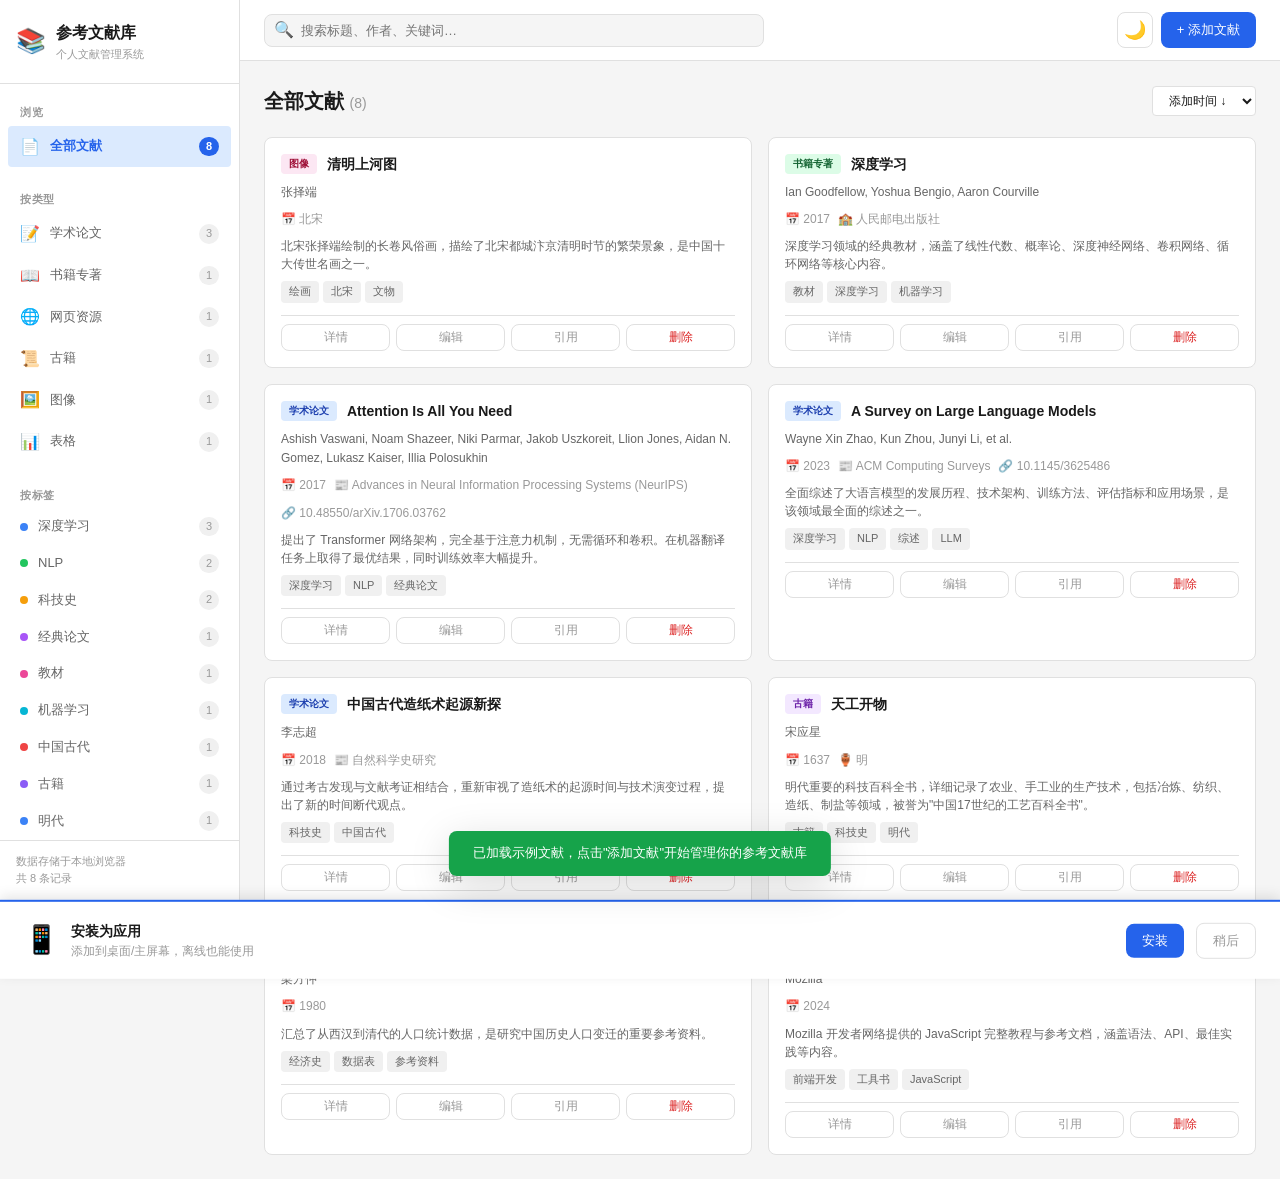
==== commit 0586a4a4: "fix: 重写卷期提取逻辑 - 优先级排序 + 上下文感知 问题: 1. 西式 Vol./No. 正则先执行，从参考文献列表误匹配 2. No. 正则过于宽松，匹配英文句子中的 'No one' 3." ====
--- a/index.html
+++ b/index.html
@@ -3204,107 +3204,168 @@
     }
   }
 
-  // Volume/Issue/Pages
-  // Western format: Vol. 33, No. 2, Issue 4 — number comes AFTER the keyword
-  const volMatch = fullText.match(/(?:Vol\.?\s*|Volume\s*)[:\s]*(\d+)/i);
-  if (volMatch) result.volume = volMatch[1];
-  const issueMatch = fullText.match(/(?:No\.?\s*|Issue\s*|Number\s*)[:\s]*(\d+|[A-Z])/i);
-  if (issueMatch) result.issue = issueMatch[1];
-  const pagesMatch = fullText.match(/(?:pp\.?\s*|pages\s*|\s)(\d+\s*[-–—]\s*\d+)/i);
-  if (pagesMatch) result.pages = pagesMatch[1].replace(/\s/g, '');
-
-  // Chinese format: 第33期, 第三十三期, 第33卷, 第三十三卷
-  // The number is BETWEEN 第 and 期/卷 (NOT after)
-  if (!result.volume) {
-    const cnVolMatch = fullText.match(/第\s*(\d+|[一二三四五六七八九十百千零〇兩]+)\s*卷/);
-    if (cnVolMatch) {
-      const v = /^\d+$/.test(cnVolMatch[1]) ? parseInt(cnVolMatch[1]) : chineseToNumber(cnVolMatch[1]);
-      if (v > 0) result.volume = String(v);
-      console.log('[PDF] Extracted volume from 第X卷:', cnVolMatch[0], '→', v);
-    }
-  }
-  if (!result.issue) {
-    const cnIssueMatch2 = fullText.match(/第\s*(\d+|[一二三四五六七八九十百千零〇兩]+)\s*期/);
-    if (cnIssueMatch2) {
-      const iss = /^\d+$/.test(cnIssueMatch2[1]) ? parseInt(cnIssueMatch2[1]) : chineseToNumber(cnIssueMatch2[1]);
-      if (iss > 0) {
-        result.issue = String(iss);
-        // Taiwan journals often use 期 as volume too (e.g., 法制史研究第三十三期 = vol.33)
-        if (!result.volume) result.volume = String(iss);
-        console.log('[PDF] Extracted issue from 第X期:', cnIssueMatch2[0], '→', iss);
-      }
-    }
-  }
-
-  // Chinese/Taiwan academic citation format extraction
-  // Pattern: 《期刊名》卷（年）：页码  e.g., 《法制史研究》33（2018）：175-238
-  // Also: 《期刊名》卷（年.月）：页码  e.g., 《法制史研究》33（2018.6）：175-238
-  // Also: 《期刊名》第卷期（年）：页码
+  // === Volume/Issue/Pages Extraction (Priority-ordered, context-aware) ===
+  // Build first-page text for header/footer context analysis
+  const firstPageText = pageLines.map(l => l.text).join('\n');
+
+  // PRIORITY 1: Chinese citation format with full context (most reliable)
+  // Supports: 《期刊》第33期（2018）：175-238  or  《期刊》33（2018）：175-238
   // Also supports Chinese numerals: 《法制史研究》第三十三期（2018）：175-238
-  const cnCitePattern1 = /《([^》]{2,30})》\s*(?:第)?(\d+|[一二三四五六七八九十百千零〇兩]+)(?:期)?\s*[（(](\d{4})(?:\.\d+)?[）)]\s*[：:]\s*(\d+\s*[-–—]\s*\d+)/;
-  const cnCiteMatch1 = fullText.match(cnCitePattern1);
-  if (cnCiteMatch1) {
-    if (!result.journal) result.journal = cnCiteMatch1[1].trim();
-    const volStr = cnCiteMatch1[2];
-    const volNum = /^\d+$/.test(volStr) ? parseInt(volStr) : chineseToNumber(volStr);
-    if (!result.volume && volNum > 0) result.volume = String(volNum);
-    if (!result.issue && volNum > 0 && /期/.test(cnCiteMatch1[0])) result.issue = String(volNum);
-    if (!result.year) result.year = cnCiteMatch1[3];
-    if (!result.pages) result.pages = cnCiteMatch1[4].replace(/\s/g, '');
-    console.log('[PDF] Found Chinese citation format (journal+vol+year+pages):', cnCiteMatch1[0]);
-  }
-
-  // Also try the full citation format: 作者，〈标题〉，《期刊》卷（年）：页码
-  const fullCite = parseCitationFromText(fullText);
-  if (fullCite) {
-    if (!result.journal && fullCite.journal) result.journal = fullCite.journal;
-    if (!result.volume && fullCite.volume) result.volume = fullCite.volume;
-    if (!result.year && fullCite.year) result.year = fullCite.year;
-    if (!result.pages && fullCite.pages) result.pages = fullCite.pages;
-    if (!result.authors && fullCite.author) result.authors = fullCite.author;
-    if (!result.title && fullCite.title) result.title = fullCite.title;
-    console.log('[PDF] Found full citation format in text:', fullCite);
-  }
-
-  // Also search for journal name in 《》 that might not have the full citation pattern
-  // e.g., page headers/footers: 《法制史研究》第33期
+  if (!result.volume || !result.issue || !result.pages) {
+    const cnCitePatterns = [
+      /《([^》]{2,30})》\s*第\s*(\d+|[一二三四五六七八九十百千零〇兩]+)\s*期\s*[（(](\d{4})(?:\.\d+)?[）)]\s*[：:]\s*(\d+\s*[-–—]\s*\d+)/,
+      /《([^》]{2,30})》\s*(\d+|[一二三四五六七八九十百千零〇兩]+)\s*期\s*[（(](\d{4})(?:\.\d+)?[）)]\s*[：:]\s*(\d+\s*[-–—]\s*\d+)/,
+      /《([^》]{2,30})》\s*第\s*(\d+|[一二三四五六七八九十百千零〇兩]+)\s*[（(](\d{4})(?:\.\d+)?[）)]\s*[：:]\s*(\d+\s*[-–—]\s*\d+)/,
+      /《([^》]{2,30})》\s*(\d+|[一二三四五六七八九十百千零〇兩]+)\s*[（(](\d{4})(?:\.\d+)?[）)]\s*[：:]\s*(\d+\s*[-–—]\s*\d+)/,
+    ];
+    for (const pat of cnCitePatterns) {
+      const m = fullText.match(pat);
+      if (m) {
+        const journalName = m[1].trim();
+        if (!result.journal) result.journal = journalName;
+        const numStr = m[2];
+        const num = /^\d+$/.test(numStr) ? parseInt(numStr) : chineseToNumber(numStr);
+        if (num > 0) {
+          // If pattern contains 期 (but not 卷), it's Taiwan issue-as-volume convention
+          if (/期/.test(m[0]) && !/卷/.test(m[0])) {
+            if (!result.issue) result.issue = String(num);
+            if (!result.volume) result.volume = String(num);
+          } else {
+            if (!result.volume) result.volume = String(num);
+          }
+        }
+        if (!result.year) result.year = m[3];
+        if (!result.pages) result.pages = m[4].replace(/\s/g, '');
+        console.log('[PDF] P1 citation format:', m[0]);
+        break;
+      }
+    }
+  }
+
+  // PRIORITY 2: Chinese 第X卷 / 第X期 (prefer first-page header area)
+  // Searches first page first, then full text as fallback
+  if (!result.volume || !result.issue) {
+    const searchSources = [
+      { label: 'firstPage', text: firstPageText },
+      { label: 'fullText', text: fullText }
+    ];
+    for (const src of searchSources) {
+      if (!result.volume) {
+        const volMatches = [...src.text.matchAll(/第\s*(\d+|[一二三四五六七八九十百千零〇兩]+)\s*卷/g)];
+        if (volMatches.length > 0) {
+          const v = /^\d+$/.test(volMatches[0][1]) ? parseInt(volMatches[0][1]) : chineseToNumber(volMatches[0][1]);
+          if (v > 0) {
+            result.volume = String(v);
+            console.log('[PDF] P2 vol from 第X卷 (' + src.label + '):', volMatches[0][0]);
+          }
+        }
+      }
+      if (!result.issue) {
+        const issueMatches = [...src.text.matchAll(/第\s*(\d+|[一二三四五六七八九十百千零〇兩]+)\s*期/g)];
+        if (issueMatches.length > 0) {
+          const iss = /^\d+$/.test(issueMatches[0][1]) ? parseInt(issueMatches[0][1]) : chineseToNumber(issueMatches[0][1]);
+          if (iss > 0) {
+            result.issue = String(iss);
+            // Taiwan journals often use 期 as volume too (e.g., 法制史研究第三十三期 = vol.33)
+            if (!result.volume) result.volume = String(iss);
+            console.log('[PDF] P2 issue from 第X期 (' + src.label + '):', issueMatches[0][0]);
+          }
+        }
+      }
+      if (result.volume && result.issue) break;
+    }
+  }
+
+  // PRIORITY 3: Western Vol./No. (first page only, then header zone of full text)
+  // Only digits after Vol./No. (no more [A-Z] single-letter matches)
+  // No. requires a period to avoid matching "No" in English sentences
+  if (!result.volume || !result.issue) {
+    const volPat = /(?:Vol\.?\s*|Volume\s*)\s*(\d+)/gi;
+    const noPat  = /(?:No\.\s*|Issue\s+|Number\s+)\s*(\d+)/gi;
+    // Try first page first
+    const fpVol = [...firstPageText.matchAll(volPat)];
+    const fpNo  = [...firstPageText.matchAll(noPat)];
+    if (fpVol.length > 0 && !result.volume) {
+      result.volume = fpVol[0][1];
+      console.log('[PDF] P3 vol from Vol. (first page):', fpVol[0][0]);
+    }
+    if (fpNo.length > 0 && !result.issue) {
+      result.issue = fpNo[0][1];
+      console.log('[PDF] P3 issue from No. (first page):', fpNo[0][0]);
+    }
+    // Fallback: header zone (first 30%) of full text
+    if (!result.volume || !result.issue) {
+      const headerZone = Math.floor(fullText.length * 0.3);
+      const ftVol = [...fullText.matchAll(volPat)].filter(m => m.index < headerZone);
+      const ftNo  = [...fullText.matchAll(noPat)].filter(m => m.index < headerZone);
+      if (ftVol.length > 0 && !result.volume) {
+        result.volume = ftVol[0][1];
+        console.log('[PDF] P3 vol from Vol. (header zone):', ftVol[0][0]);
+      }
+      if (ftNo.length > 0 && !result.issue) {
+        result.issue = ftNo[0][1];
+        console.log('[PDF] P3 issue from No. (header zone):', ftNo[0][0]);
+      }
+    }
+  }
+
+  // PRIORITY 4: Western pages format (pp. X-Y)
+  if (!result.pages) {
+    const pagesMatch = fullText.match(/(?:pp\.?\s*|pages\s*)\s*(\d+\s*[-–—]\s*\d+)/i);
+    if (pagesMatch) {
+      result.pages = pagesMatch[1].replace(/\s/g, '');
+      console.log('[PDF] P4 pages from pp.:', pagesMatch[0]);
+    }
+  }
+
+  // PRIORITY 5: Full citation format: 作者，〈标题〉，《期刊》卷（年）：页码
+  if (!result.volume || !result.issue || !result.pages || !result.journal || !result.title) {
+    const fullCite = parseCitationFromText(fullText);
+    if (fullCite) {
+      if (!result.journal && fullCite.journal) result.journal = fullCite.journal;
+      if (!result.volume && fullCite.volume) result.volume = fullCite.volume;
+      if (!result.year && fullCite.year) result.year = fullCite.year;
+      if (!result.pages && fullCite.pages) result.pages = fullCite.pages;
+      if (!result.authors && fullCite.author) result.authors = fullCite.author;
+      if (!result.title && fullCite.title) result.title = fullCite.title;
+      console.log('[PDF] P5 full citation:', fullCite);
+    }
+  }
+
+  // PRIORITY 6: Journal name in 《》 (standalone, not part of citation)
   if (!result.journal) {
     const journalInText = fullText.match(/《([\u4e00-\u9fff]{2,20})》/);
     if (journalInText) {
       result.journal = journalInText[1];
-      console.log('[PDF] Found journal name in text:', journalInText[1]);
-    }
-  }
-
-  // Search for year in parentheses after a number (common in Taiwan journal format)
-  // e.g., "33（2018）" or "33(2018)"
-  if (!result.year || !result.volume) {
-    const volYearPattern = /(\d+)\s*[（(](\d{4})[）)]/;
-    const volYearMatch = fullText.match(volYearPattern);
-    if (volYearMatch) {
-      if (!result.volume) result.volume = volYearMatch[1];
-      if (!result.year) result.year = volYearMatch[2];
-    }
-  }
-
-  // Search for pages pattern: 数字-数字 near the end of text (footer area)
+      console.log('[PDF] P6 journal:', journalInText[1]);
+    }
+  }
+
+  // PRIORITY 7: Volume-Year with strict journal context
+  // Only 《期刊》33（2018）— must be preceded by journal name in 《》
+  // This prevents random "Smith (2018)" patterns from setting volume
+  if (!result.volume) {
+    const volYearWithJournal = fullText.match(/《[^》]{2,20}》\s*(\d+)\s*[（(](\d{4})[）)]/);
+    if (volYearWithJournal) {
+      result.volume = volYearWithJournal[1];
+      if (!result.year) result.year = volYearWithJournal[2];
+      console.log('[PDF] P7 vol from 《journal》N(year):', volYearWithJournal[0]);
+    }
+  }
+
+  // PRIORITY 8: Bare page range (last resort)
   if (!result.pages) {
     const pagesPattern = /(\d{1,4}\s*[-–—]\s*\d{1,4})/g;
     const allPages = [...fullText.matchAll(pagesPattern)];
     if (allPages.length > 0) {
-      // Take the last page range found (usually in footer)
       const lastPages = allPages[allPages.length - 1][1].replace(/\s/g, '');
-      // Only accept if it looks like page numbers (not too large)
       const [start, end] = lastPages.split(/[-–—]/).map(Number);
       if (start > 0 && end > start && end < 10000) {
         result.pages = lastPages;
-      }
-    }
-  }
-
-  // Note: Chinese numeral issue extraction (第三十三期 → 33) is now handled
-  // earlier in the unified 第X期/第X卷 extraction block above.
-
+        console.log('[PDF] P8 pages from bare range:', lastPages);
+      }
+    }
+  }
   // Extract page numbers from page headers/footers
   // Taiwan journal pattern: "176 《法制史研究》第三十三期" (even pages)
   //                        "清代中央繫獄諸神考 177" (odd pages)
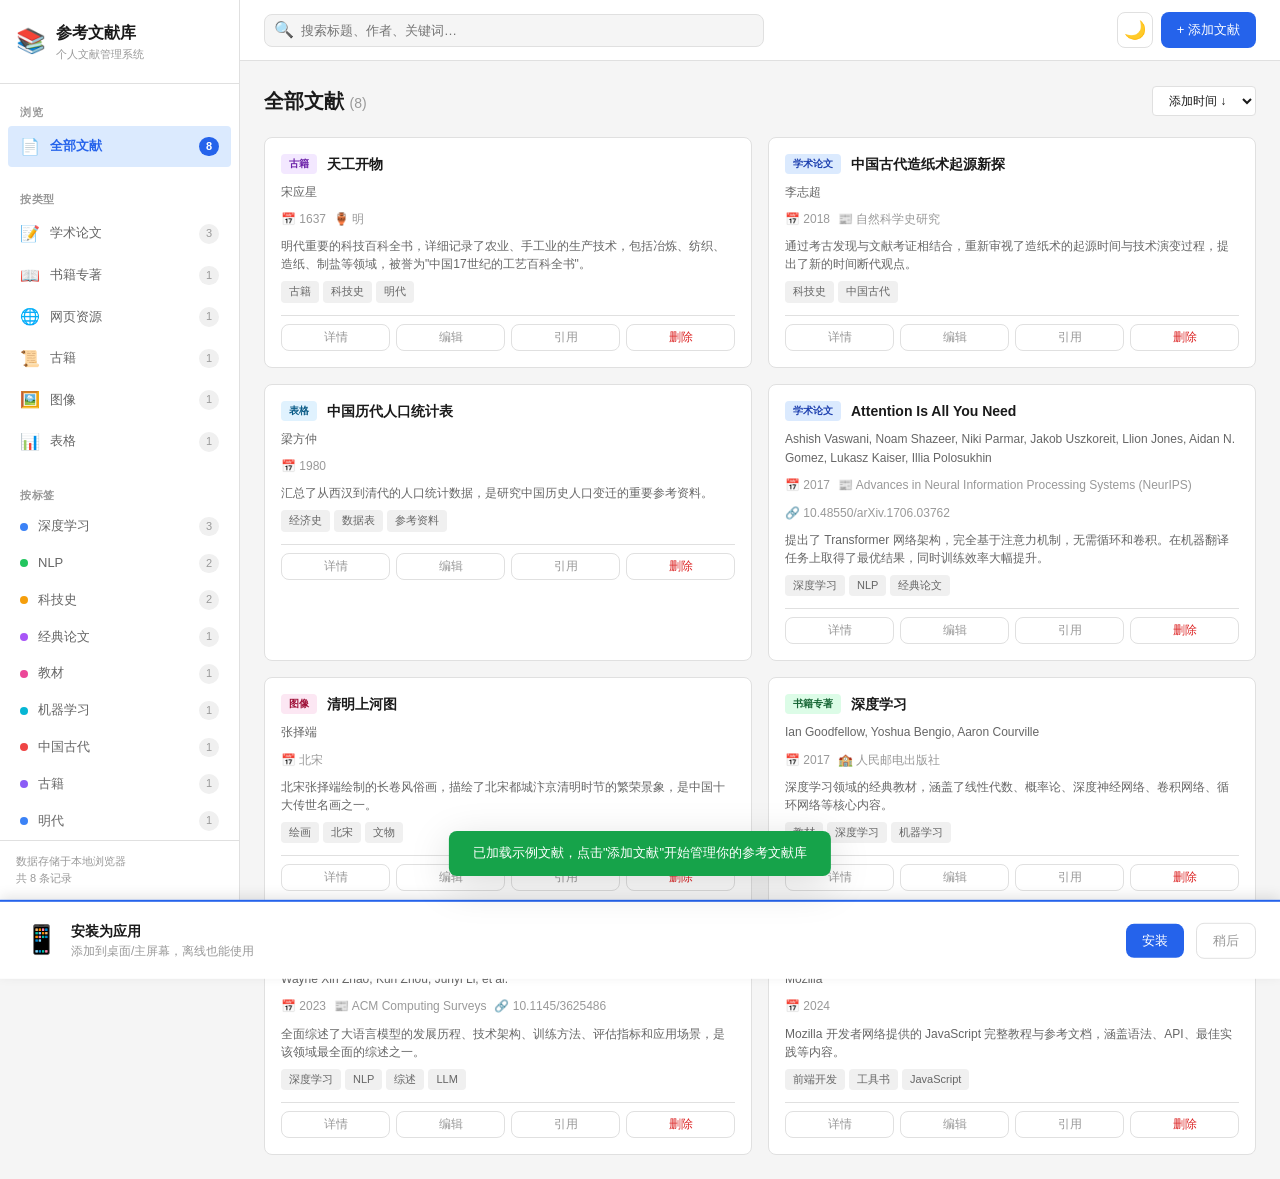
==== commit 673bdd32: "fix: 移除期数=卷数的错误假设 问题: - PDF 仅显示「第三十三期」时，系统错误地将卷数也设为33 - 这阻止了二度检索从 API 补充正确卷数  修复: - P1 引用格式: 仅在模式含「卷" ====
--- a/index.html
+++ b/index.html
@@ -3226,10 +3226,10 @@
         const numStr = m[2];
         const num = /^\d+$/.test(numStr) ? parseInt(numStr) : chineseToNumber(numStr);
         if (num > 0) {
-          // If pattern contains 期 (but not 卷), it's Taiwan issue-as-volume convention
+          // If pattern contains 期 (but not 卷), only set issue — leave volume empty
+          // so that autoEnrichAndReview can fill it via secondary API search (Crossref/OpenAlex)
           if (/期/.test(m[0]) && !/卷/.test(m[0])) {
             if (!result.issue) result.issue = String(num);
-            if (!result.volume) result.volume = String(num);
           } else {
             if (!result.volume) result.volume = String(num);
           }
@@ -3266,8 +3266,7 @@
           const iss = /^\d+$/.test(issueMatches[0][1]) ? parseInt(issueMatches[0][1]) : chineseToNumber(issueMatches[0][1]);
           if (iss > 0) {
             result.issue = String(iss);
-            // Taiwan journals often use 期 as volume too (e.g., 法制史研究第三十三期 = vol.33)
-            if (!result.volume) result.volume = String(iss);
+            // Do NOT assume volume = issue. Leave volume empty for secondary search.
             console.log('[PDF] P2 issue from 第X期 (' + src.label + '):', issueMatches[0][0]);
           }
         }
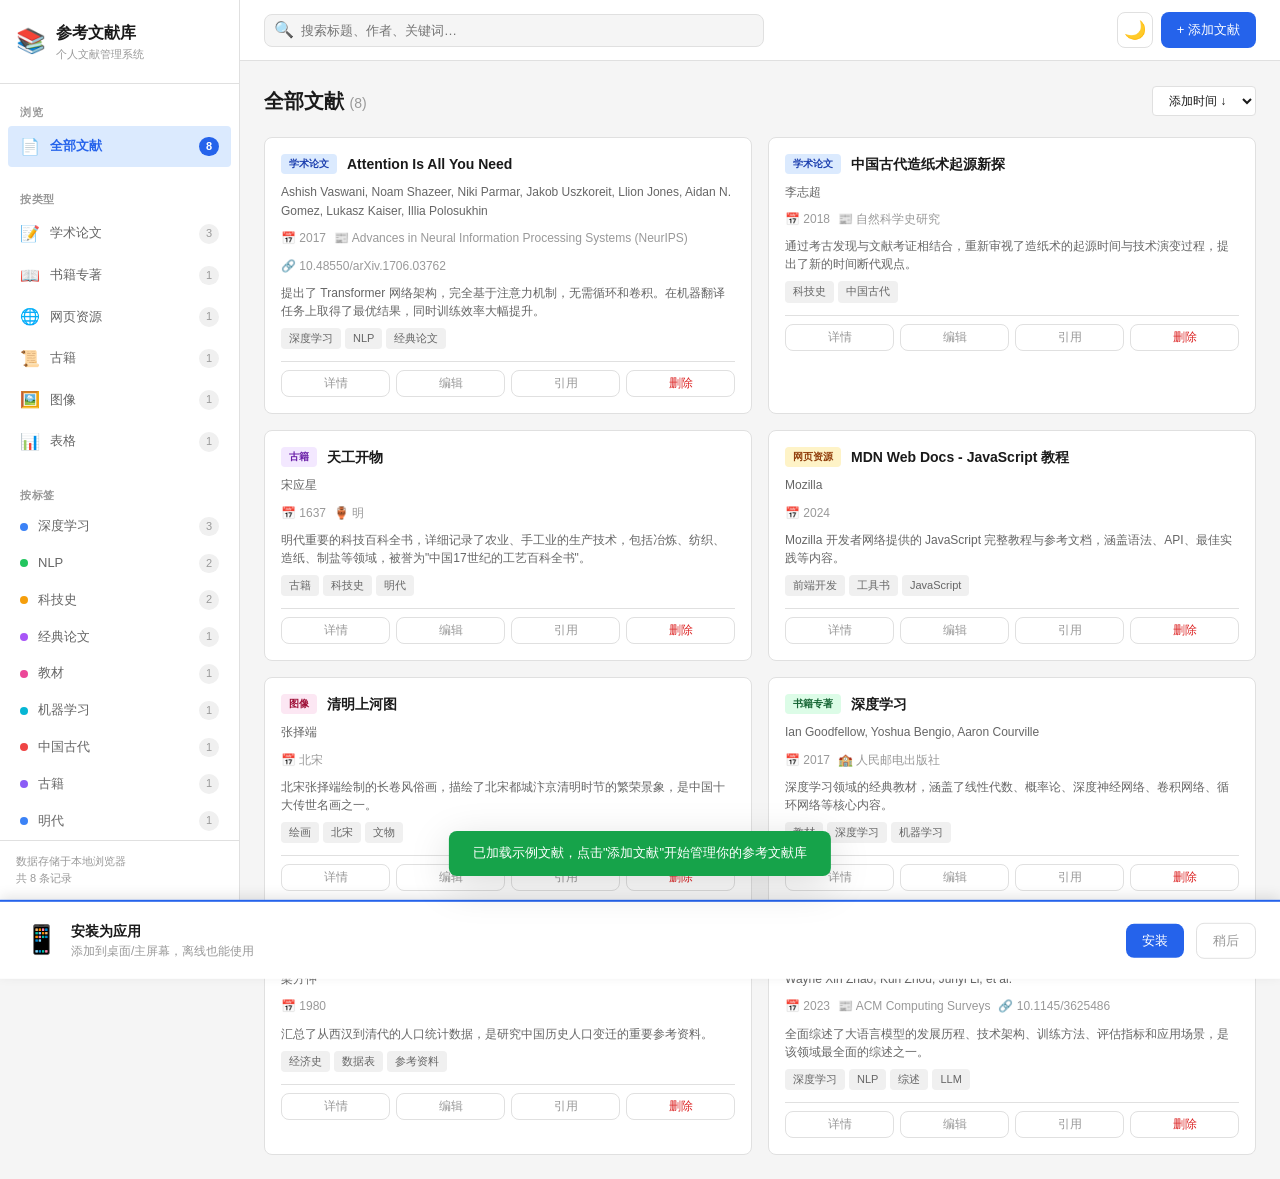
==== commit ae6cba73: "fix: 修复 PDF 文本换行丢失导致摘要/关键词无法提取 问题: - fullText 构建使用 join(' ') 连接所有文本项，破坏了换行结构 - 摘要正则要求 \n 在「关键词」之前，但由" ====
--- a/index.html
+++ b/index.html
@@ -2963,19 +2963,37 @@
     for (const pl of pageLines) pl.text = cleanPdfText(pl.text);
 
     // Full text from first 3 pages + last page for regex-based extraction
+    // IMPORTANT: preserve line breaks using hasEOL — abstract/keywords regexes
+    // depend on \n before section markers (摘要\n关键词) to work correctly
     let fullText = '';
     const pagesToRead = Math.min(pdf.numPages, 3);
     for (let i = 1; i <= pagesToRead; i++) {
       const pg = await pdf.getPage(i);
       const tc = await pg.getTextContent();
-      fullText += cleanPdfText(tc.items.map(it => it.str).join(' ')) + '\n\n';
+      let pageText = '';
+      for (const it of tc.items) {
+        if (it.str) {
+          pageText += it.str;
+          if (it.hasEOL) pageText += '\n';
+          else pageText += ' ';
+        }
+      }
+      fullText += cleanPdfText(pageText) + '\n\n';
     }
     // Also read last page for ending page number and publication info
     if (pdf.numPages > pagesToRead) {
       try {
         const lastPg = await pdf.getPage(pdf.numPages);
         const lastTc = await lastPg.getTextContent();
-        fullText += cleanPdfText(lastTc.items.map(it => it.str).join(' ')) + '\n\n';
+        let lastPageText = '';
+        for (const it of lastTc.items) {
+          if (it.str) {
+            lastPageText += it.str;
+            if (it.hasEOL) lastPageText += '\n';
+            else lastPageText += ' ';
+          }
+        }
+        fullText += cleanPdfText(lastPageText) + '\n\n';
       } catch(e) {}
     }
 
@@ -3180,21 +3198,33 @@
   }
   if (yearCandidates.length > 0) result.year = yearCandidates[yearCandidates.length - 1];
 
-  // Abstract (improved: handle 摘 要, 摘  要 with spaces, and colon variants)
+  // Abstract (improved: handle 摘 要, 摘  要 with spaces, colon variants, and Traditional Chinese 關鍵詞)
+  // Also handle cases where hasEOL wasn't set and text is space-separated
+  // KW = 关键词(simplified) | 關鍵詞(traditional) — reuse in all patterns
+  const KW = '关键词|关\\s*键\\s*词|關鍵詞|關\\s*鍵\\s*詞';
+  const CLC = '中图分类号|文獻標識碼|文献标识码|文章编号|CLC';
   const abstractPatterns = [
-    /(?:摘\s*要|内容摘要|论文摘要)\s*[：:]\s*([\s\S]{30,3000}?)(?=\n\s*(?:关键词|关\s*键\s*词|Key\s*words?|Keywords?|中图分类号|文献标识码|1\.?\s*(?:Introduction|引言)|引言|CLC))/i,
+    new RegExp(`(?:摘\\s*要|内容摘要|论文摘要|內容摘要|論文摘要)\\s*[：:]\\s*([\\s\\S]{30,3000}?)(?=\\n\\s*(?:${KW}|Key\\s*words?|Keywords?|${CLC}|1\\.?\\s*(?:Introduction|引言|INTRODUCTION)|引言))`, 'i'),
+    new RegExp(`(?:摘\\s*要|内容摘要|论文摘要|內容摘要|論文摘要)\\s*[：:]\\s*([\\s\\S]{30,3000}?)(?=\\s+(?:${KW}|Key\\s*words?|Keywords?|${CLC}))`, 'i'),
     /(?:Abstract|ABSTRACT)\s*[：:]?\s*\n?([\s\S]{30,3000}?)(?=\n\s*(?:Keywords?|Key\s*words?|1\.?\s*Introduction|1\s+Introduction|Introduction))/i,
-    /(?:摘\s*要|内容摘要|论文摘要)\s*\n([\s\S]{30,3000}?)(?=\n\s*(?:关键词|关\s*键\s*词|Key\s*words?|Keywords?|中图分类号))/i,
+    /(?:Abstract|ABSTRACT)\s*[：:]?\s*([\s\S]{30,3000}?)(?=\s+(?:Keywords?|Key\s*words?|1\.?\s*Introduction))/i,
+    new RegExp(`(?:摘\\s*要|内容摘要|论文摘要|內容摘要|論文摘要)\\s*\\n([\\s\\S]{30,3000}?)(?=\\n\\s*(?:${KW}|Key\\s*words?|Keywords?|${CLC}))`, 'i'),
+    new RegExp(`(?:摘\\s*要|内容摘要|论文摘要|內容摘要|論文摘要)\\s*[：:]?\\s*([\\s\\S]{30,3000}?)(?=\\n\\s*(?:DOI|doi|收稿日期|收稿日期|基金项目|基金項目|文章编号|文章編號))`, 'i'),
   ];
   for (const pat of abstractPatterns) {
     const m = fullText.match(pat);
     if (m) { result.abstract = m[1].trim(); break; }
   }
 
-  // Keywords (improved)
+  // Keywords (improved, supports Traditional Chinese 關鍵詞)
   const kwPatterns = [
-    /(?:关键词|关\s*键\s*词)\s*[：:]\s*([\s\S]{5,500}?)(?=\n\s*(?:中图分类号|文献标识码|文章编号|1\.?\s*(?:Introduction|引言)|引言|DOI|©|CLC))/i,
+    new RegExp(`(?:${KW})\\s*[：:]\\s*([\\s\\S]{5,500}?)(?=\\n\\s*(?:${CLC}|1\\.?\\s*(?:Introduction|引言|INTRODUCTION)|引言|DOI|doi|©|CLC))`, 'i'),
+    new RegExp(`(?:${KW})\\s*[：:]\\s*([\\s\\S]{5,500}?)(?=\\s+(?:${CLC}|1\\.?\\s*(?:Introduction|引言|INTRODUCTION)|引言|DOI|doi|©|CLC))`, 'i'),
     /(?:Keywords?|Key\s*words?|Key Words)\s*[：:]\s*([\s\S]{5,500}?)(?=\n\s*(?:1\.?\s*Introduction|1\s+Introduction|Introduction|DOI|©))/i,
+    /(?:Keywords?|Key\s*words?|Key Words)\s*[：:]\s*([\s\S]{5,500}?)(?=\s+(?:1\.?\s*Introduction|Introduction|DOI|©))/i,
+    // Taiwan format: keywords on a single line, followed by newline or DOI/收稿日期 etc.
+    new RegExp(`(?:${KW})\\s*[：:]\\s*([^\\n]{5,300})(?:\\n|$)`, 'i'),
+    /(?:Keywords?|Key\s*words?)\s*[：:]\s*([^\n]{5,300})(?:\n|$)/i,
   ];
   for (const pat of kwPatterns) {
     const m = fullText.match(pat);
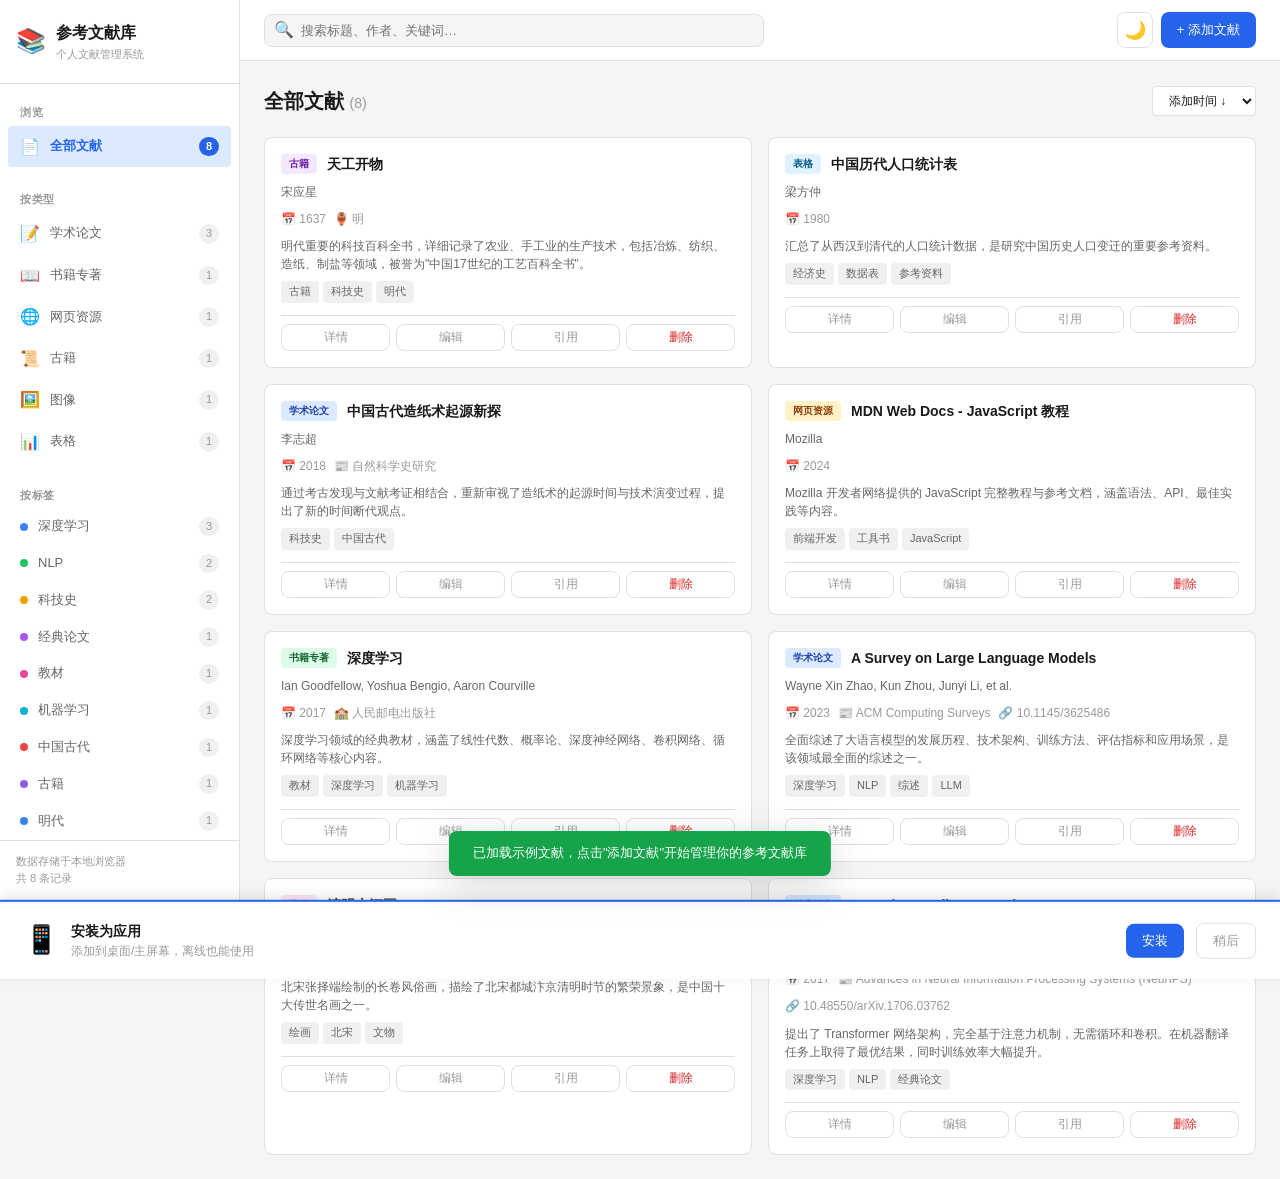
==== commit 6dc4eae9: "feat: 新增多图片批量拖拽导入功能 功能: - 拖拽区域支持 PDF + 图片文件（可多选） - 单个 PDF: 走原有 processPdf 智能识别流程 - 多个 PDF: 批量解析面板，逐个" ====
--- a/index.html
+++ b/index.html
@@ -1121,6 +1121,115 @@
   width: 0%;
   transition: width 0.3s;
 }
+
+/* Batch Image Import */
+.batch-import-grid {
+  display: grid;
+  grid-template-columns: repeat(auto-fill, minmax(240px, 1fr));
+  gap: 16px;
+  margin-top: 16px;
+}
+.batch-item {
+  border: 1px solid var(--border);
+  border-radius: 12px;
+  overflow: hidden;
+  background: var(--bg-card);
+  transition: box-shadow 0.2s;
+}
+.batch-item:hover { box-shadow: 0 2px 12px rgba(0,0,0,0.08); }
+.batch-item-thumb {
+  width: 100%;
+  height: 180px;
+  object-fit: cover;
+  background: #f1f5f9;
+  cursor: pointer;
+}
+.batch-item-fields {
+  padding: 10px 12px;
+  display: flex;
+  flex-direction: column;
+  gap: 8px;
+}
+.batch-item-fields .form-input,
+.batch-item-fields .form-select {
+  font-size: 13px;
+  padding: 6px 8px;
+}
+.batch-item-fields label {
+  font-size: 11px;
+  color: var(--text-muted);
+  font-weight: 600;
+  margin-bottom: 2px;
+}
+.batch-item-remove {
+  position: absolute;
+  top: 6px;
+  right: 6px;
+  background: rgba(0,0,0,0.6);
+  color: #fff;
+  border: none;
+  border-radius: 50%;
+  width: 26px;
+  height: 26px;
+  font-size: 16px;
+  line-height: 1;
+  cursor: pointer;
+  display: flex;
+  align-items: center;
+  justify-content: center;
+  z-index: 2;
+}
+.batch-item-remove:hover { background: rgba(220,38,38,0.85); }
+.batch-thumb-wrapper {
+  position: relative;
+  width: 100%;
+  height: 180px;
+}
+.batch-empty-hint {
+  text-align: center;
+  padding: 40px 20px;
+  color: var(--text-muted);
+}
+.batch-progress {
+  margin-bottom: 12px;
+  padding: 10px 16px;
+  background: #e8f0fe;
+  border-radius: 8px;
+  font-size: 13px;
+}
+.batch-progress .progress-bar {
+  height: 4px;
+  background: var(--border);
+  border-radius: 2px;
+  margin-top: 8px;
+}
+.batch-progress .progress-fill {
+  height: 4px;
+  background: var(--primary);
+  border-radius: 2px;
+  width: 0%;
+  transition: width 0.3s;
+}
+/* Image thumbnail in ref card */
+.ref-card-thumb {
+  width: 100%;
+  height: 160px;
+  object-fit: cover;
+  border-radius: 8px;
+  margin-bottom: 8px;
+  cursor: pointer;
+}
+/* Image in detail modal */
+.detail-image-preview {
+  width: 100%;
+  max-height: 500px;
+  object-fit: contain;
+  border-radius: 12px;
+  margin-bottom: 16px;
+  background: #f1f5f9;
+}
+[data-theme="dark"] .batch-item-thumb,
+[data-theme="dark"] .detail-image-preview { background: #1e293b; }
 
 /* Douban Import */
 .douban-section {
@@ -1312,6 +1421,27 @@
   </div>
 </div>
 
+<!-- Batch Image Import Modal -->
+<div class="modal-overlay" id="batchModal">
+  <div class="modal" style="max-width: 900px;">
+    <div class="modal-header">
+      <h3>批量导入图片</h3>
+      <button class="modal-close" onclick="closeModal('batchModal')">×</button>
+    </div>
+    <div class="modal-body" id="batchBody">
+      <div class="batch-progress" id="batchProgress" style="display:none">
+        <div id="batchProgressText">正在处理图片...</div>
+        <div class="progress-bar"><div class="progress-fill" id="batchProgressFill"></div></div>
+      </div>
+      <div id="batchGrid" class="batch-import-grid"></div>
+    </div>
+    <div class="modal-footer">
+      <button class="btn btn-secondary" onclick="closeModal('batchModal')">取消</button>
+      <button class="btn btn-primary" onclick="saveBatchReferences()">全部保存</button>
+    </div>
+  </div>
+</div>
+
 <!-- Toast -->
 <div class="toast" id="toast"></div>
 
@@ -1711,8 +1841,14 @@
     abstractHtml = `<div class="ref-card-abstract">${escapeHtml(ref.abstract)}</div>`;
   }
 
+  let thumbHtml = '';
+  if (ref.thumb) {
+    thumbHtml = `<img class="ref-card-thumb" src="${ref.thumb}" onclick="showDetail('${ref.id}')" loading="lazy">`;
+  }
+
   return `
     <div class="ref-card">
+      ${thumbHtml}
       <div class="ref-card-header">
         <span class="ref-type-badge ${ref.type}">${TYPE_LABELS[ref.type]}</span>
         <div class="ref-card-title" onclick="showDetail('${ref.id}')">${escapeHtml(ref.title)}</div>
@@ -2113,11 +2249,11 @@
       ondragleave="handlePdfDragLeave(event)"
       ondrop="handlePdfDrop(event)"
       onclick="document.getElementById('pdfFileInput').click()">
-      <div class="drop-icon">📄⬇️</div>
-      <div class="drop-text">将 PDF 文件拖拽到此处</div>
-      <div class="drop-sub">系统将自动识别标题、作者、期刊等信息并填入表单</div>
-      <div class="drop-hint">或点击此处选择文件</div>
-      <input type="file" id="pdfFileInput" accept=".pdf" style="display:none" onchange="handlePdfSelect(event)">
+      <div class="drop-icon">📄🖼️⬇️</div>
+      <div class="drop-text">将 PDF 或图片拖拽到此处</div>
+      <div class="drop-sub">PDF 自动识别标题、作者等信息；多张图片批量导入为图像文献</div>
+      <div class="drop-hint">或点击此处选择文件（可多选）</div>
+      <input type="file" id="pdfFileInput" accept=".pdf,image/*" multiple style="display:none" onchange="handlePdfSelect(event)">
     </div>
     <div class="pdf-progress" id="pdfProgress">
       <div id="pdfProgressText">正在解析 PDF...</div>
@@ -2313,6 +2449,7 @@
   });
 
   body.innerHTML = `
+    ${ref.thumb ? `<img class="detail-image-preview" src="${ref.thumb}" onclick="this.style.maxHeight='none'">` : ''}
     <span class="ref-type-badge ${ref.type}" style="margin-bottom:12px;display:inline-block">${TYPE_LABELS[ref.type]}</span>
     <h2>${escapeHtml(ref.title)}</h2>
     <div class="detail-authors">${escapeHtml(ref.authors || '佚名')}</div>
@@ -2906,18 +3043,361 @@
   e.preventDefault();
   e.stopPropagation();
   document.getElementById('pdfDropZone').classList.remove('drag-over');
-  const files = e.dataTransfer.files;
-  if (files.length > 0 && files[0].type === 'application/pdf') {
-    processPdf(files[0]);
-  } else {
-    showToast('请拖拽 PDF 文件', 'error');
-  }
+  const files = Array.from(e.dataTransfer.files);
+  handleDroppedFiles(files);
 }
 function handlePdfSelect(e) {
-  const file = e.target.files[0];
-  if (file && file.type === 'application/pdf') {
-    processPdf(file);
-  }
+  const files = Array.from(e.target.files);
+  if (files.length === 0) return;
+  handleDroppedFiles(files);
+  // Reset input so selecting the same file again still triggers onchange
+  e.target.value = '';
+}
+
+// Route files to PDF processing or batch image import
+function handleDroppedFiles(files) {
+  const pdfs = files.filter(f => f.type === 'application/pdf' || f.name.toLowerCase().endsWith('.pdf'));
+  const images = files.filter(f => f.type.startsWith('image/'));
+
+  if (pdfs.length === 0 && images.length === 0) {
+    showToast('请拖拽 PDF 或图片文件', 'error');
+    return;
+  }
+
+  // Single PDF → existing flow
+  if (pdfs.length === 1 && images.length === 0) {
+    processPdf(pdfs[0]);
+    return;
+  }
+
+  // Multiple PDFs → process each sequentially into the form, then batch save
+  if (pdfs.length > 1 && images.length === 0) {
+    processMultiplePdfs(pdfs);
+    return;
+  }
+
+  // Images (with or without PDFs) → batch image import
+  if (images.length > 0) {
+    processImageBatch(images, pdfs);
+    return;
+  }
+}
+
+// ========== Batch Image Import ==========
+let batchImportItems = []; // { thumb, title, source, year, type, file }
+
+async function processImageBatch(imageFiles, pdfFiles) {
+  // Close the edit modal and open batch modal
+  closeModal('editModal');
+  batchImportItems = [];
+
+  const batchGrid = document.getElementById('batchGrid');
+  const batchProgress = document.getElementById('batchProgress');
+  const batchProgressText = document.getElementById('batchProgressText');
+  const batchProgressFill = document.getElementById('batchProgressFill');
+
+  batchGrid.innerHTML = '';
+  batchProgress.style.display = 'block';
+  batchProgressText.textContent = '正在处理图片 0/' + imageFiles.length + '...';
+  batchProgressFill.style.width = '0%';
+
+  document.getElementById('batchModal').classList.add('show');
+
+  for (let i = 0; i < imageFiles.length; i++) {
+    const file = imageFiles[i];
+    batchProgressText.textContent = `正在处理图片 ${i + 1}/${imageFiles.length}：${file.name}`;
+    batchProgressFill.style.width = ((i / imageFiles.length) * 100) + '%';
+
+    try {
+      const thumb = await resizeImageToBase64(file, 800, 0.82);
+      const title = file.name.replace(/\.[^.]+$/, '').replace(/[_\-]+/g, ' ').trim();
+      batchImportItems.push({
+        thumb,
+        title: title || ('图片 ' + (i + 1)),
+        source: '',
+        year: '',
+        type: 'image',
+        fileName: file.name
+      });
+      renderBatchGrid();
+    } catch (err) {
+      console.error('Image processing error:', err);
+      showToast(`无法处理图片：${file.name}`, 'error');
+    }
+  }
+
+  batchProgressText.textContent = `完成：${batchImportItems.length} 张图片已就绪`;
+  batchProgressFill.style.width = '100%';
+  setTimeout(() => { batchProgress.style.display = 'none'; }, 1500);
+
+  // If there are also PDFs, process them too (add as articles)
+  if (pdfFiles && pdfFiles.length > 0) {
+    for (const pdfFile of pdfFiles) {
+      // For batch mode, we'll add a placeholder and process on save
+      batchImportItems.push({
+        thumb: null,
+        title: pdfFile.name.replace(/\.pdf$/i, ''),
+        source: '',
+        year: '',
+        type: 'article',
+        fileName: pdfFile.name,
+        pdfFile: pdfFile
+      });
+    }
+    renderBatchGrid();
+  }
+}
+
+function renderBatchGrid() {
+  const grid = document.getElementById('batchGrid');
+  if (batchImportItems.length === 0) {
+    grid.innerHTML = '<div class="batch-empty-hint">尚无图片。请拖拽图片到添加文献的拖放区。</div>';
+    return;
+  }
+
+  grid.innerHTML = batchImportItems.map((item, idx) => {
+    const thumbHtml = item.thumb
+      ? `<div class="batch-thumb-wrapper"><img class="batch-item-thumb" src="${item.thumb}" onclick="previewBatchImage(${idx})"><button class="batch-item-remove" onclick="removeBatchItem(${idx})" title="移除">×</button></div>`
+      : `<div class="batch-thumb-wrapper" style="display:flex;align-items:center;justify-content:center;background:var(--bg);font-size:40px">📄<button class="batch-item-remove" onclick="removeBatchItem(${idx})" title="移除">×</button></div>`;
+
+    const typeOptions = Object.entries(TYPE_LABELS).map(([k, v]) =>
+      `<option value="${k}" ${item.type === k ? 'selected' : ''}>${TYPE_ICONS[k]} ${v}</option>`
+    ).join('');
+
+    return `
+    <div class="batch-item">
+      ${thumbHtml}
+      <div class="batch-item-fields">
+        <div>
+          <label>标题</label>
+          <input type="text" class="form-input" value="${escapeHtml(item.title)}" oninput="updateBatchItem(${idx}, 'title', this.value)" placeholder="标题">
+        </div>
+        <div>
+          <label>${item.type === 'image' ? '创作者/拍摄者' : '作者'}</label>
+          <input type="text" class="form-input" value="${escapeHtml(item.authors || '')}" oninput="updateBatchItem(${idx}, 'authors', this.value)" placeholder="${item.type === 'image' ? '如：张大千' : '如：张三、李四'}">
+        </div>
+        <div>
+          <label>${item.type === 'image' ? '来源/馆藏' : '期刊/出版者'}</label>
+          <input type="text" class="form-input" value="${escapeHtml(item.source)}" oninput="updateBatchItem(${idx}, 'source', this.value)" placeholder="${item.type === 'image' ? '如：故宫博物院' : '如：历史研究'}">
+        </div>
+        <div style="display:flex;gap:8px">
+          <div style="flex:1">
+            <label>年份</label>
+            <input type="text" class="form-input" value="${escapeHtml(item.year)}" oninput="updateBatchItem(${idx}, 'year', this.value)" placeholder="2024">
+          </div>
+          <div style="flex:1">
+            <label>类型</label>
+            <select class="form-select" onchange="updateBatchItem(${idx}, 'type', this.value)">${typeOptions}</select>
+          </div>
+        </div>
+      </div>
+    </div>`;
+  }).join('');
+}
+
+function updateBatchItem(idx, field, value) {
+  if (batchImportItems[idx]) {
+    batchImportItems[idx][field] = value;
+  }
+}
+
+function removeBatchItem(idx) {
+  batchImportItems.splice(idx, 1);
+  renderBatchGrid();
+}
+
+function previewBatchImage(idx) {
+  const item = batchImportItems[idx];
+  if (item && item.thumb) {
+    // Open in a simple full-screen overlay
+    const overlay = document.createElement('div');
+    overlay.style.cssText = 'position:fixed;top:0;left:0;width:100%;height:100%;background:rgba(0,0,0,0.85);z-index:10000;display:flex;align-items:center;justify-content:center;cursor:zoom-out';
+    overlay.innerHTML = `<img src="${item.thumb}" style="max-width:90%;max-height:90%;border-radius:8px">`;
+    overlay.onclick = () => overlay.remove();
+    document.body.appendChild(overlay);
+  }
+}
+
+async function saveBatchReferences() {
+  if (batchImportItems.length === 0) {
+    showToast('没有可保存的条目', 'error');
+    return;
+  }
+
+  let saved = 0;
+  let failed = 0;
+
+  for (const item of batchImportItems) {
+    try {
+      const ref = {
+        id: uuid(),
+        type: item.type || 'image',
+        title: item.title || '未命名',
+        source: item.source || '',
+        year: item.year || '',
+        authors: item.authors || '',
+        tags: [],
+        created_at: new Date().toISOString(),
+        updated_at: new Date().toISOString(),
+        createdAt: new Date().toISOString(),
+        updatedAt: new Date().toISOString()
+      };
+
+      // Store thumbnail for image type
+      if (item.thumb) {
+        ref.thumb = item.thumb;
+      }
+
+      // Copy any extra metadata from PDF extraction
+      if (item.metadata) {
+        if (item.metadata.journal) ref.journal = item.metadata.journal;
+        if (item.metadata.volume) ref.volume = item.metadata.volume;
+        if (item.metadata.issue) ref.issue = item.metadata.issue;
+        if (item.metadata.pages) ref.pages = item.metadata.pages;
+        if (item.metadata.doi) ref.doi = item.metadata.doi;
+        if (item.metadata.abstract) ref.abstract = item.metadata.abstract;
+        if (item.metadata.keywords) ref.keywords = item.metadata.keywords;
+      }
+
+      await dbAdd(ref);
+      allRefs.push(ref);
+      saved++;
+    } catch (err) {
+      console.error('Save error for item:', item, err);
+      failed++;
+    }
+  }
+
+  closeModal('batchModal');
+  refreshUI();
+  showToast(`已保存 ${saved} 条文献` + (failed > 0 ? `，${failed} 条失败` : ''), failed > 0 ? 'error' : 'success');
+  batchImportItems = [];
+}
+
+// Resize image to max width, return base64 JPEG
+function resizeImageToBase64(file, maxW, quality) {
+  return new Promise((resolve, reject) => {
+    const reader = new FileReader();
+    reader.onload = (e) => {
+      const img = new Image();
+      img.onload = () => {
+        let w = img.naturalWidth;
+        let h = img.naturalHeight;
+        if (w > maxW) {
+          h = Math.round(h * (maxW / w));
+          w = maxW;
+        }
+        const canvas = document.createElement('canvas');
+        canvas.width = w;
+        canvas.height = h;
+        const ctx = canvas.getContext('2d');
+        // White background for PNG with transparency
+        ctx.fillStyle = '#ffffff';
+        ctx.fillRect(0, 0, w, h);
+        ctx.drawImage(img, 0, 0, w, h);
+        resolve(canvas.toDataURL('image/jpeg', quality || 0.82));
+      };
+      img.onerror = () => reject(new Error('Image load failed'));
+      img.src = e.target.result;
+    };
+    reader.onerror = () => reject(new Error('File read failed'));
+    reader.readAsDataURL(file);
+  });
+}
+
+// Process multiple PDFs sequentially
+async function processMultiplePdfs(pdfs) {
+  closeModal('editModal');
+  batchImportItems = [];
+
+  const batchGrid = document.getElementById('batchGrid');
+  const batchProgress = document.getElementById('batchProgress');
+  const batchProgressText = document.getElementById('batchProgressText');
+  const batchProgressFill = document.getElementById('batchProgressFill');
+
+  batchGrid.innerHTML = '';
+  batchProgress.style.display = 'block';
+  document.getElementById('batchModal').classList.add('show');
+
+  for (let i = 0; i < pdfs.length; i++) {
+    const file = pdfs[i];
+    batchProgressText.textContent = `正在解析 PDF ${i + 1}/${pdfs.length}：${file.name}`;
+    batchProgressFill.style.width = ((i / pdfs.length) * 100) + '%';
+
+    try {
+      const metadata = await extractPdfMetadata(file);
+      batchImportItems.push({
+        thumb: null,
+        title: metadata.title || file.name.replace(/\.pdf$/i, ''),
+        source: metadata.journal || metadata.publisher || '',
+        year: metadata.year || '',
+        authors: metadata.authors || '',
+        type: 'article',
+        fileName: file.name,
+        metadata: metadata
+      });
+      renderBatchGrid();
+    } catch (err) {
+      console.error('PDF processing error:', err);
+      batchImportItems.push({
+        thumb: null,
+        title: file.name.replace(/\.pdf$/i, ''),
+        source: '',
+        year: '',
+        type: 'article',
+        fileName: file.name
+      });
+      renderBatchGrid();
+    }
+  }
+
+  batchProgressText.textContent = `完成：${batchImportItems.length} 个 PDF 已就绪`;
+  batchProgressFill.style.width = '100%';
+  setTimeout(() => { batchProgress.style.display = 'none'; }, 1500);
+}
+
+// Lightweight PDF metadata extraction for batch mode
+async function extractPdfMetadata(file) {
+  const arrayBuffer = await file.arrayBuffer();
+  const pdf = await pdfjsLib.getDocument({ data: arrayBuffer }).promise;
+
+  let fullText = '';
+  const pagesToRead = Math.min(pdf.numPages, 3);
+  for (let i = 1; i <= pagesToRead; i++) {
+    const pg = await pdf.getPage(i);
+    const tc = await pg.getTextContent();
+    let pageText = '';
+    for (const item of tc.items) {
+      pageText += item.str;
+      if (item.hasEOL) pageText += '\n';
+    }
+    fullText += pageText + '\n\n';
+  }
+
+  // Try PDF metadata first
+  let result = {};
+  try {
+    const meta = await pdf.getMetadata();
+    const info = meta?.info || {};
+    if (info.Title) result.title = info.Title;
+    if (info.Author) result.authors = info.Author;
+  } catch(e) {}
+
+  // Basic extraction
+  if (!result.title) {
+    const titleMatch = fullText.match(/^[\s]*([^\n]{5,100})/);
+    if (titleMatch) result.title = titleMatch[1].trim();
+  }
+  if (!result.year) {
+    const yearMatch = fullText.match(/(?:19|20)\d{2}/);
+    if (yearMatch) result.year = yearMatch[0];
+  }
+  if (!result.authors) {
+    const authorMatch = fullText.match(/(?:作者|Author|By)[：:]\s*([^\n]{2,80})/i);
+    if (authorMatch) result.authors = authorMatch[1].trim();
+  }
+
+  return result;
 }
 
 async function processPdf(file) {
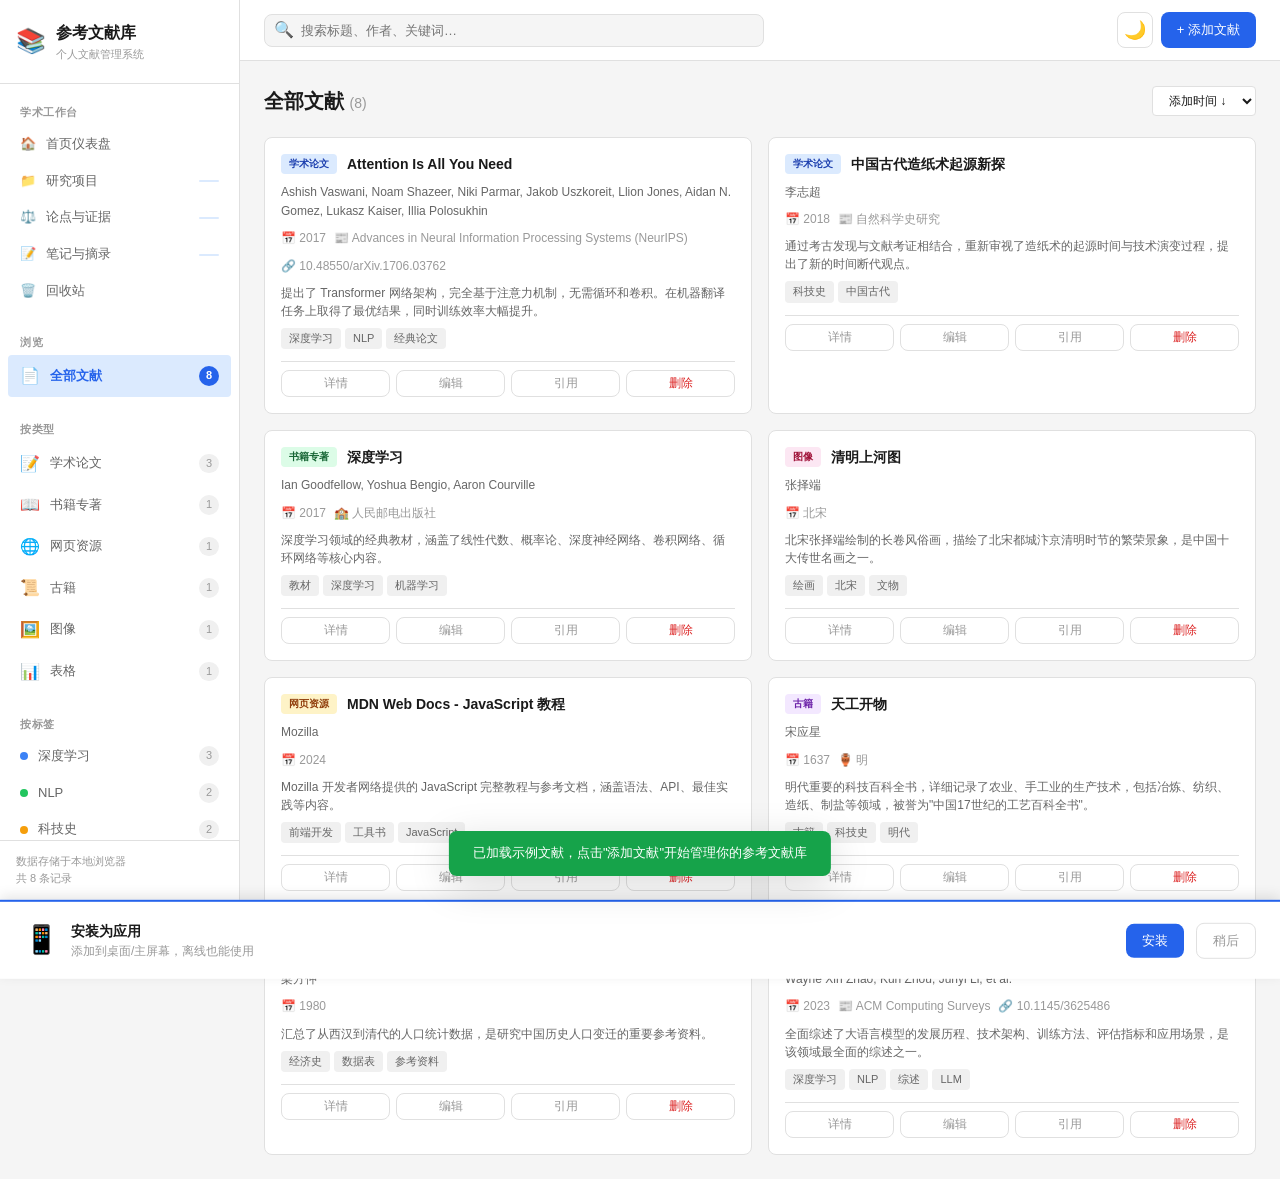
==== commit c090d4f0: "feat: academic workbench Phase 1 (modularization, IndexedDB v2, projects, notes, claims, evidence, r" ====
--- a/index.html
+++ b/index.html
@@ -7,1273 +7,8 @@
 <link rel="manifest" href="./manifest.json">
 <meta name="theme-color" content="#2563eb">
 <link rel="apple-touch-icon" href="icon.svg">
-<style>
-/* ========== CSS Reset & Variables ========== */
-:root {
-  --bg: #f5f5f5;
-  --bg-card: #ffffff;
-  --bg-sidebar: #ffffff;
-  --bg-hover: #f0f0f0;
-  --bg-modal: #ffffff;
-  --text: #1a1a1a;
-  --text-secondary: #666;
-  --text-muted: #999;
-  --border: #e0e0e0;
-  --primary: #2563eb;
-  --primary-light: #dbeafe;
-  --primary-dark: #1d4ed8;
-  --success: #16a34a;
-  --success-light: #dcfce7;
-  --warning: #d97706;
-  --danger: #dc2626;
-  --danger-light: #fee2e2;
-  --shadow: 0 1px 3px rgba(0,0,0,0.08);
-  --shadow-lg: 0 10px 40px rgba(0,0,0,0.15);
-  --radius: 8px;
-  --radius-sm: 4px;
-  --sidebar-width: 240px;
-}
-
-[data-theme="dark"] {
-  --bg: #1a1a2e;
-  --bg-card: #16213e;
-  --bg-sidebar: #16213e;
-  --bg-hover: #1a1a3e;
-  --bg-modal: #1e293b;
-  --text: #e2e8f0;
-  --text-secondary: #94a3b8;
-  --text-muted: #64748b;
-  --border: #334155;
-  --primary: #3b82f6;
-  --primary-light: #1e3a5f;
-  --primary-dark: #2563eb;
-  --success: #22c55e;
-  --success-light: #14532d;
-  --warning: #f59e0b;
-  --danger: #ef4444;
-  --danger-light: #450a0a;
-  --shadow: 0 1px 3px rgba(0,0,0,0.3);
-  --shadow-lg: 0 10px 40px rgba(0,0,0,0.5);
-}
-
-* { margin: 0; padding: 0; box-sizing: border-box; }
-
-body {
-  font-family: -apple-system, BlinkMacSystemFont, 'Segoe UI', 'PingFang SC', 'Hiragino Sans GB', 'Microsoft YaHei', sans-serif;
-  background: var(--bg);
-  color: var(--text);
-  font-size: 14px;
-  line-height: 1.6;
-  transition: background 0.2s, color 0.2s;
-}
-
-/* ========== Layout ========== */
-.app { display: flex; min-height: 100vh; }
-
-.sidebar {
-  width: var(--sidebar-width);
-  background: var(--bg-sidebar);
-  border-right: 1px solid var(--border);
-  display: flex;
-  flex-direction: column;
-  position: fixed;
-  top: 0; left: 0; bottom: 0;
-  z-index: 100;
-  transition: transform 0.3s;
-}
-
-.main {
-  flex: 1;
-  margin-left: var(--sidebar-width);
-  display: flex;
-  flex-direction: column;
-  min-height: 100vh;
-}
-
-/* ========== Sidebar ========== */
-.sidebar-header {
-  padding: 20px 16px;
-  border-bottom: 1px solid var(--border);
-  display: flex;
-  align-items: center;
-  gap: 10px;
-}
-
-.sidebar-header .logo {
-  font-size: 24px;
-}
-
-.sidebar-header h1 {
-  font-size: 16px;
-  font-weight: 700;
-  color: var(--text);
-}
-
-.sidebar-header .subtitle {
-  font-size: 11px;
-  color: var(--text-muted);
-}
-
-.sidebar-nav {
-  flex: 1;
-  padding: 12px 8px;
-  overflow-y: auto;
-}
-
-.nav-section {
-  margin-bottom: 16px;
-}
-
-.nav-section-title {
-  font-size: 11px;
-  text-transform: uppercase;
-  color: var(--text-muted);
-  padding: 8px 12px 4px;
-  font-weight: 600;
-  letter-spacing: 0.5px;
-}
-
-.nav-item {
-  display: flex;
-  align-items: center;
-  gap: 10px;
-  padding: 8px 12px;
-  border-radius: var(--radius-sm);
-  cursor: pointer;
-  color: var(--text-secondary);
-  font-size: 13px;
-  transition: all 0.15s;
-  user-select: none;
-}
-
-.nav-item:hover { background: var(--bg-hover); color: var(--text); }
-
-.nav-item.active {
-  background: var(--primary-light);
-  color: var(--primary);
-  font-weight: 600;
-}
-
-.nav-item .icon { font-size: 16px; width: 20px; text-align: center; flex-shrink: 0; }
-.nav-item .count {
-  margin-left: auto;
-  font-size: 11px;
-  background: var(--bg-hover);
-  padding: 1px 7px;
-  border-radius: 10px;
-  color: var(--text-muted);
-}
-.nav-item.active .count { background: var(--primary); color: #fff; }
-
-.nav-item .tag-dot {
-  width: 8px; height: 8px;
-  border-radius: 50%;
-  flex-shrink: 0;
-}
-
-.sidebar-footer {
-  padding: 12px 16px;
-  border-top: 1px solid var(--border);
-  font-size: 11px;
-  color: var(--text-muted);
-}
-
-/* ========== Top Bar ========== */
-.topbar {
-  background: var(--bg-card);
-  border-bottom: 1px solid var(--border);
-  padding: 12px 24px;
-  display: flex;
-  align-items: center;
-  gap: 16px;
-  position: sticky;
-  top: 0;
-  z-index: 50;
-}
-
-.search-box {
-  flex: 1;
-  max-width: 500px;
-  position: relative;
-}
-
-.search-box input {
-  width: 100%;
-  padding: 8px 12px 8px 36px;
-  border: 1px solid var(--border);
-  border-radius: var(--radius);
-  font-size: 13px;
-  background: var(--bg);
-  color: var(--text);
-  transition: border-color 0.15s;
-}
-
-.search-box input:focus {
-  outline: none;
-  border-color: var(--primary);
-  box-shadow: 0 0 0 3px var(--primary-light);
-}
-
-.search-box .search-icon {
-  position: absolute;
-  left: 10px; top: 50%;
-  transform: translateY(-50%);
-  color: var(--text-muted);
-  font-size: 16px;
-}
-
-.topbar-actions {
-  display: flex;
-  gap: 8px;
-  margin-left: auto;
-}
-
-.btn {
-  padding: 8px 16px;
-  border: none;
-  border-radius: var(--radius);
-  font-size: 13px;
-  cursor: pointer;
-  transition: all 0.15s;
-  display: inline-flex;
-  align-items: center;
-  gap: 6px;
-  font-family: inherit;
-  white-space: nowrap;
-}
-
-.btn-primary {
-  background: var(--primary);
-  color: #fff;
-}
-.btn-primary:hover { background: var(--primary-dark); }
-
-.btn-secondary {
-  background: var(--bg-hover);
-  color: var(--text);
-}
-.btn-secondary:hover { background: var(--border); }
-
-.btn-danger {
-  background: var(--danger);
-  color: #fff;
-}
-.btn-danger:hover { opacity: 0.9; }
-
-.btn-ghost {
-  background: transparent;
-  color: var(--text-secondary);
-}
-.btn-ghost:hover { background: var(--bg-hover); color: var(--text); }
-
-.btn-sm { padding: 4px 10px; font-size: 12px; }
-
-.btn-icon {
-  width: 36px; height: 36px;
-  padding: 0;
-  justify-content: center;
-  font-size: 18px;
-}
-
-/* ========== Content Area ========== */
-.content {
-  flex: 1;
-  padding: 24px;
-  overflow-y: auto;
-}
-
-.content-header {
-  display: flex;
-  align-items: center;
-  justify-content: space-between;
-  margin-bottom: 20px;
-  flex-wrap: wrap;
-  gap: 12px;
-}
-
-.content-header h2 {
-  font-size: 20px;
-  font-weight: 700;
-}
-
-.filter-bar {
-  display: flex;
-  gap: 8px;
-  flex-wrap: wrap;
-  margin-bottom: 16px;
-  align-items: center;
-}
-
-.filter-chip {
-  padding: 4px 12px;
-  border-radius: 20px;
-  font-size: 12px;
-  cursor: pointer;
-  border: 1px solid var(--border);
-  background: var(--bg-card);
-  color: var(--text-secondary);
-  transition: all 0.15s;
-  user-select: none;
-}
-
-.filter-chip:hover { border-color: var(--primary); }
-.filter-chip.active {
-  background: var(--primary);
-  color: #fff;
-  border-color: var(--primary);
-}
-
-.sort-select {
-  padding: 6px 12px;
-  border: 1px solid var(--border);
-  border-radius: var(--radius-sm);
-  font-size: 12px;
-  background: var(--bg-card);
-  color: var(--text);
-  cursor: pointer;
-}
-
-/* ========== Reference Cards ========== */
-.ref-grid {
-  display: grid;
-  grid-template-columns: repeat(auto-fill, minmax(380px, 1fr));
-  gap: 16px;
-}
-
-.ref-card {
-  background: var(--bg-card);
-  border: 1px solid var(--border);
-  border-radius: var(--radius);
-  padding: 16px;
-  transition: all 0.15s;
-  position: relative;
-  display: flex;
-  flex-direction: column;
-  gap: 8px;
-}
-
-.ref-card:hover {
-  box-shadow: var(--shadow-lg);
-  border-color: var(--primary);
-  transform: translateY(-2px);
-}
-
-.ref-card-header {
-  display: flex;
-  align-items: flex-start;
-  gap: 10px;
-}
-
-.ref-type-badge {
-  font-size: 10px;
-  padding: 2px 8px;
-  border-radius: 4px;
-  font-weight: 600;
-  white-space: nowrap;
-  flex-shrink: 0;
-}
-
-.ref-type-badge.article { background: #dbeafe; color: #1e40af; }
-.ref-type-badge.book { background: #dcfce7; color: #166534; }
-.ref-type-badge.webpage { background: #fef3c7; color: #92400e; }
-.ref-type-badge.ancient { background: #f3e8ff; color: #6b21a8; }
-.ref-type-badge.image { background: #fce7f3; color: #9f1239; }
-.ref-type-badge.table { background: #e0f2fe; color: #075985; }
-
-[data-theme="dark"] .ref-type-badge.article { background: #1e3a5f; color: #93c5fd; }
-[data-theme="dark"] .ref-type-badge.book { background: #14532d; color: #86efac; }
-[data-theme="dark"] .ref-type-badge.webpage { background: #451a03; color: #fcd34d; }
-[data-theme="dark"] .ref-type-badge.ancient { background: #3b0764; color: #d8b4fe; }
-[data-theme="dark"] .ref-type-badge.image { background: #500724; color: #f9a8d4; }
-[data-theme="dark"] .ref-type-badge.table { background: #0c4a6e; color: #7dd3fc; }
-
-.ref-card-title {
-  font-size: 14px;
-  font-weight: 600;
-  line-height: 1.5;
-  color: var(--text);
-  cursor: pointer;
-  flex: 1;
-}
-
-.ref-card-title:hover { color: var(--primary); }
-
-.ref-card-authors {
-  font-size: 12px;
-  color: var(--text-secondary);
-}
-
-.ref-card-meta {
-  font-size: 12px;
-  color: var(--text-muted);
-  display: flex;
-  flex-wrap: wrap;
-  gap: 8px;
-}
-
-.ref-card-meta span { display: inline-flex; align-items: center; gap: 3px; }
-
-.ref-card-abstract {
-  font-size: 12px;
-  color: var(--text-secondary);
-  line-height: 1.5;
-  display: -webkit-box;
-  -webkit-line-clamp: 2;
-  -webkit-box-orient: vertical;
-  overflow: hidden;
-}
-
-.ref-card-tags {
-  display: flex;
-  flex-wrap: wrap;
-  gap: 4px;
-}
-
-.tag {
-  font-size: 11px;
-  padding: 2px 8px;
-  border-radius: 4px;
-  background: var(--bg-hover);
-  color: var(--text-secondary);
-}
-
-.ref-card-actions {
-  display: flex;
-  gap: 6px;
-  margin-top: 4px;
-  padding-top: 8px;
-  border-top: 1px solid var(--border);
-}
-
-.ref-card-actions .btn { flex: 1; justify-content: center; }
-
-/* ========== Empty State ========== */
-.empty-state {
-  text-align: center;
-  padding: 80px 20px;
-  color: var(--text-muted);
-}
-
-.empty-state .icon { font-size: 64px; margin-bottom: 16px; opacity: 0.5; }
-.empty-state h3 { font-size: 18px; margin-bottom: 8px; color: var(--text-secondary); }
-.empty-state p { font-size: 14px; }
-
-/* ========== Modal ========== */
-.modal-overlay {
-  position: fixed;
-  top: 0; left: 0; right: 0; bottom: 0;
-  background: rgba(0,0,0,0.5);
-  z-index: 1000;
-  display: none;
-  justify-content: center;
-  align-items: flex-start;
-  padding: 40px 20px;
-  overflow-y: auto;
-}
-
-.modal-overlay.show { display: flex; }
-
-.modal {
-  background: var(--bg-modal);
-  border-radius: var(--radius);
-  width: 100%;
-  max-width: 640px;
-  box-shadow: var(--shadow-lg);
-  animation: modalIn 0.2s ease;
-}
-
-@keyframes modalIn {
-  from { opacity: 0; transform: translateY(-20px); }
-  to { opacity: 1; transform: translateY(0); }
-}
-
-.modal-header {
-  padding: 20px 24px;
-  border-bottom: 1px solid var(--border);
-  display: flex;
-  align-items: center;
-  justify-content: space-between;
-}
-
-.modal-header h3 { font-size: 18px; font-weight: 700; }
-
-.modal-close {
-  background: none;
-  border: none;
-  font-size: 24px;
-  cursor: pointer;
-  color: var(--text-muted);
-  padding: 0;
-  width: 32px; height: 32px;
-  display: flex;
-  align-items: center;
-  justify-content: center;
-  border-radius: var(--radius-sm);
-  transition: background 0.15s;
-}
-
-.modal-close:hover { background: var(--bg-hover); }
-
-.modal-body {
-  padding: 24px;
-  max-height: 60vh;
-  overflow-y: auto;
-}
-
-.modal-footer {
-  padding: 16px 24px;
-  border-top: 1px solid var(--border);
-  display: flex;
-  justify-content: flex-end;
-  gap: 8px;
-}
-
-/* ========== Form ========== */
-.form-group { margin-bottom: 16px; }
-
-.form-row {
-  display: grid;
-  grid-template-columns: 1fr 1fr;
-  gap: 12px;
-}
-
-.form-row-3 {
-  display: grid;
-  grid-template-columns: 1fr 1fr 1fr;
-  gap: 12px;
-}
-
-.form-label {
-  display: block;
-  font-size: 12px;
-  font-weight: 600;
-  color: var(--text-secondary);
-  margin-bottom: 4px;
-}
-
-.form-label .required { color: var(--danger); }
-
-.form-input, .form-select, .form-textarea {
-  width: 100%;
-  padding: 8px 12px;
-  border: 1px solid var(--border);
-  border-radius: var(--radius-sm);
-  font-size: 13px;
-  background: var(--bg);
-  color: var(--text);
-  font-family: inherit;
-  transition: border-color 0.15s;
-}
-
-.form-input:focus, .form-select:focus, .form-textarea:focus {
-  outline: none;
-  border-color: var(--primary);
-  box-shadow: 0 0 0 3px var(--primary-light);
-}
-
-.form-textarea { resize: vertical; min-height: 80px; }
-
-.form-hint { font-size: 11px; color: var(--text-muted); margin-top: 4px; }
-
-/* ========== Tags Input ========== */
-.tags-input {
-  display: flex;
-  flex-wrap: wrap;
-  gap: 4px;
-  padding: 6px 8px;
-  border: 1px solid var(--border);
-  border-radius: var(--radius-sm);
-  background: var(--bg);
-  min-height: 36px;
-  align-items: center;
-}
-
-.tags-input .tag-item {
-  display: inline-flex;
-  align-items: center;
-  gap: 4px;
-  font-size: 12px;
-  padding: 2px 8px;
-  background: var(--primary-light);
-  color: var(--primary);
-  border-radius: 4px;
-}
-
-.tags-input .tag-item .remove {
-  cursor: pointer;
-  font-size: 14px;
-  line-height: 1;
-}
-
-.tags-input input {
-  border: none;
-  outline: none;
-  background: none;
-  font-size: 13px;
-  color: var(--text);
-  flex: 1;
-  min-width: 100px;
-  font-family: inherit;
-}
-
-/* ========== Statistics ========== */
-.stats-grid {
-  display: grid;
-  grid-template-columns: repeat(auto-fill, minmax(200px, 1fr));
-  gap: 16px;
-  margin-bottom: 24px;
-}
-
-.stat-card {
-  background: var(--bg-card);
-  border: 1px solid var(--border);
-  border-radius: var(--radius);
-  padding: 20px;
-  text-align: center;
-}
-
-.stat-card .stat-icon { font-size: 32px; margin-bottom: 8px; }
-.stat-card .stat-value { font-size: 28px; font-weight: 700; color: var(--primary); }
-.stat-card .stat-label { font-size: 12px; color: var(--text-muted); margin-top: 4px; }
-
-.chart-container {
-  background: var(--bg-card);
-  border: 1px solid var(--border);
-  border-radius: var(--radius);
-  padding: 20px;
-  margin-bottom: 16px;
-}
-
-.chart-container h3 {
-  font-size: 15px;
-  margin-bottom: 16px;
-  font-weight: 600;
-}
-
-.bar-chart { display: flex; flex-direction: column; gap: 10px; }
-
-.bar-chart-item {
-  display: flex;
-  align-items: center;
-  gap: 12px;
-}
-
-.bar-chart-item .bar-label {
-  width: 100px;
-  font-size: 12px;
-  text-align: right;
-  color: var(--text-secondary);
-  flex-shrink: 0;
-}
-
-.bar-chart-item .bar-track {
-  flex: 1;
-  height: 24px;
-  background: var(--bg-hover);
-  border-radius: 4px;
-  overflow: hidden;
-  position: relative;
-}
-
-.bar-chart-item .bar-fill {
-  height: 100%;
-  border-radius: 4px;
-  transition: width 0.5s ease;
-  display: flex;
-  align-items: center;
-  padding-right: 8px;
-  justify-content: flex-end;
-  font-size: 11px;
-  color: #fff;
-  font-weight: 600;
-  min-width: 20px;
-}
-
-/* ========== Detail View ========== */
-.detail-view {
-  background: var(--bg-card);
-  border: 1px solid var(--border);
-  border-radius: var(--radius);
-  padding: 24px;
-  max-width: 800px;
-}
-
-.detail-view h2 { font-size: 22px; margin-bottom: 8px; line-height: 1.4; }
-.detail-view .detail-authors { font-size: 14px; color: var(--text-secondary); margin-bottom: 16px; }
-
-.detail-section {
-  margin-bottom: 20px;
-  padding-bottom: 20px;
-  border-bottom: 1px solid var(--border);
-}
-
-.detail-section:last-child { border-bottom: none; }
-
-.detail-section h4 {
-  font-size: 12px;
-  text-transform: uppercase;
-  color: var(--text-muted);
-  margin-bottom: 8px;
-  font-weight: 600;
-  letter-spacing: 0.5px;
-}
-
-.detail-meta-grid {
-  display: grid;
-  grid-template-columns: repeat(auto-fill, minmax(200px, 1fr));
-  gap: 12px;
-}
-
-.detail-meta-item .meta-label { font-size: 11px; color: var(--text-muted); }
-.detail-meta-item .meta-value { font-size: 13px; color: var(--text); }
-
-.citation-box {
-  background: var(--bg);
-  border: 1px solid var(--border);
-  border-radius: var(--radius-sm);
-  padding: 12px 16px;
-  font-size: 13px;
-  line-height: 1.8;
-  margin-bottom: 8px;
-  position: relative;
-  padding-right: 40px;
-}
-
-.citation-box .copy-btn {
-  position: absolute;
-  top: 8px; right: 8px;
-  background: none;
-  border: 1px solid var(--border);
-  border-radius: 4px;
-  padding: 2px 8px;
-  font-size: 11px;
-  cursor: pointer;
-  color: var(--text-muted);
-}
-.citation-box .copy-btn:hover { color: var(--primary); border-color: var(--primary); }
-
-.citation-format-label {
-  font-size: 11px;
-  font-weight: 600;
-  color: var(--primary);
-  margin-bottom: 2px;
-}
-
-/* ========== Import/Export ========== */
-.io-section {
-  background: var(--bg-card);
-  border: 1px solid var(--border);
-  border-radius: var(--radius);
-  padding: 24px;
-  margin-bottom: 16px;
-}
-
-.io-section h3 { font-size: 16px; margin-bottom: 12px; }
-
-.io-area {
-  display: grid;
-  grid-template-columns: 1fr 1fr;
-  gap: 16px;
-}
-
-.io-card {
-  border: 2px dashed var(--border);
-  border-radius: var(--radius);
-  padding: 20px;
-  text-align: center;
-  transition: border-color 0.15s;
-}
-
-.io-card:hover { border-color: var(--primary); }
-
-.io-card .icon { font-size: 32px; margin-bottom: 8px; }
-.io-card h4 { font-size: 14px; margin-bottom: 4px; }
-.io-card p { font-size: 12px; color: var(--text-muted); margin-bottom: 12px; }
-
-.io-card .btn { width: 100%; justify-content: center; }
-
-.format-buttons {
-  display: flex;
-  gap: 8px;
-  flex-wrap: wrap;
-  margin-top: 12px;
-}
-
-/* ========== Cloud Backup ========== */
-.cloud-card {
-  background: var(--bg-card);
-  border: 1px solid var(--border);
-  border-radius: 12px;
-  padding: 24px;
-  margin-bottom: 16px;
-}
-.cloud-card h3 { font-size: 16px; margin-bottom: 12px; }
-.cloud-status {
-  display: flex; align-items: center; gap: 8px;
-  font-size: 13px; color: var(--text-muted);
-  margin-bottom: 16px;
-}
-.cloud-status .dot {
-  width: 8px; height: 8px; border-radius: 50%;
-  flex-shrink: 0;
-}
-.cloud-status .dot.green { background: #22c55e; }
-.cloud-status .dot.red { background: #ef4444; }
-.cloud-status .dot.yellow { background: #f59e0b; }
-.cloud-status .dot.gray { background: #9ca3af; }
-.cloud-form-group {
-  margin-bottom: 16px;
-}
-.cloud-form-group label {
-  display: block; font-size: 13px; color: var(--text-muted);
-  margin-bottom: 6px;
-}
-.cloud-form-group input, .cloud-form-group select {
-  width: 100%; padding: 8px 12px;
-  border: 1px solid var(--border); border-radius: 8px;
-  background: var(--bg-main); color: var(--text);
-  font-size: 14px;
-}
-.cloud-btn-row {
-  display: flex; gap: 10px; flex-wrap: wrap;
-  margin-top: 16px;
-}
-.cloud-btn-row .btn { min-width: 120px; }
-.cloud-history {
-  margin-top: 16px;
-  font-size: 13px; color: var(--text-muted);
-}
-.cloud-history li {
-  padding: 4px 0;
-  border-bottom: 1px solid var(--border);
-}
-.cloud-warning {
-  background: #fff8e1; border: 1px solid #f59e0b; border-radius: 8px;
-  padding: 12px 16px; font-size: 13px; color: #92400e;
-  margin-bottom: 16px;
-}
-.dest-card {
-  background: var(--bg-main); border: 1px solid var(--border); border-radius: 10px;
-  padding: 16px; margin-bottom: 12px;
-}
-.dest-header { display: flex; align-items: center; gap: 12px; }
-.dest-icon {
-  width: 36px; height: 36px; border-radius: 8px;
-  display: flex; align-items: center; justify-content: center;
-  font-size: 18px; color: #fff; flex-shrink: 0;
-}
-.dest-info { flex: 1; min-width: 0; }
-.dest-name { font-size: 15px; font-weight: 600; color: var(--text); }
-.dest-repo { font-size: 12px; color: var(--text-muted); margin-top: 2px; }
-.dest-meta { font-size: 12px; color: var(--text-muted); margin-top: 2px; }
-.dest-actions { display: flex; gap: 6px; flex-wrap: wrap; align-items: center; }
-.dest-footer { margin-top: 10px; padding-top: 8px; border-top: 1px solid var(--border); }
-.btn-sm { padding: 4px 10px; font-size: 12px; min-width: auto; }
-.btn-ghost { background: transparent; border: 1px solid var(--border); color: var(--text-muted); }
-.btn-ghost:hover { background: var(--bg-main); }
-.hist-dest { font-weight: 600; color: var(--text); }
-.add-dest-card select {
-  width: 100%; padding: 8px 12px;
-  border: 1px solid var(--border); border-radius: 8px;
-  background: var(--bg-main); color: var(--text);
-  font-size: 14px;
-}
-
-/* ========== Toast ========== */
-.toast {
-  position: fixed;
-  bottom: 24px;
-  left: 50%;
-  transform: translateX(-50%) translateY(100px);
-  background: var(--text);
-  color: var(--bg);
-  padding: 12px 24px;
-  border-radius: var(--radius);
-  font-size: 13px;
-  z-index: 2000;
-  transition: transform 0.3s ease;
-  box-shadow: var(--shadow-lg);
-}
-
-.toast.show { transform: translateX(-50%) translateY(0); }
-.toast.success { background: var(--success); color: #fff; }
-.toast.error { background: var(--danger); color: #fff; }
-
-/* ========== Responsive ========== */
-@media (max-width: 768px) {
-  .ref-grid { grid-template-columns: 1fr; }
-  .form-row, .form-row-3 { grid-template-columns: 1fr; }
-  .io-area { grid-template-columns: 1fr; }
-}
-
-/* Scrollbar */
-::-webkit-scrollbar { width: 6px; height: 6px; }
-::-webkit-scrollbar-track { background: transparent; }
-::-webkit-scrollbar-thumb { background: var(--border); border-radius: 3px; }
-::-webkit-scrollbar-thumb:hover { background: var(--text-muted); }
-
-/* Hidden */
-.hidden { display: none !important; }
-
-/* PWA Install Banner */
-.pwa-banner {
-  position: fixed;
-  bottom: 0; left: 0; right: 0;
-  background: var(--bg-card);
-  border-top: 2px solid var(--primary);
-  padding: 16px 24px;
-  display: flex;
-  align-items: center;
-  gap: 12px;
-  z-index: 999;
-  box-shadow: 0 -4px 12px rgba(0,0,0,0.1);
-  transform: translateY(100%);
-  transition: transform 0.3s ease;
-}
-.pwa-banner.show { transform: translateY(0); }
-.pwa-banner .pwa-icon { font-size: 28px; }
-.pwa-banner .pwa-text { flex: 1; }
-.pwa-banner .pwa-text h4 { font-size: 14px; font-weight: 600; }
-.pwa-banner .pwa-text p { font-size: 12px; color: var(--text-muted); }
-
-
-/* Menu toggle */
-.menu-toggle {
-  display: none;
-  background: none;
-  border: none;
-  font-size: 24px;
-  cursor: pointer;
-  color: var(--text);
-}
-
-/* 手机端显示菜单按钮，并保证侧栏可关闭。 */
-@media (max-width: 768px) {
-  .menu-toggle {
-    display: inline-flex;
-    align-items: center;
-    justify-content: center;
-    min-width: 44px;
-    min-height: 44px;
-  }
-
-  .sidebar {
-    transform: translateX(-100%);
-    z-index: 1500;
-  }
-
-  .sidebar.open {
-    transform: translateX(0);
-  }
-
-  .main {
-    margin-left: 0;
-  }
-}
-
-/* 安全的 PDF 预览面板 */
-.pdf-preview-overlay {
-  position: fixed;
-  inset: 0;
-  z-index: 10000;
-  display: grid;
-  place-items: center;
-  padding: 20px;
-  background: rgba(0, 0, 0, 0.5);
-}
-
-.pdf-preview-panel {
-  width: min(680px, 100%);
-  max-height: 90vh;
-  overflow: auto;
-  padding: 24px;
-  border-radius: 12px;
-  background: var(--bg-card, #fff);
-  color: var(--text, #111827);
-  box-shadow: 0 12px 48px rgba(0, 0, 0, 0.28);
-}
-
-.pdf-preview-source {
-  color: var(--text-muted, #6b7280);
-}
-
-.pdf-preview-fields {
-  display: grid;
-  gap: 12px;
-}
-
-.pdf-preview-field {
-  display: grid;
-  gap: 6px;
-}
-
-.pdf-preview-field span {
-  font-size: 13px;
-  font-weight: 600;
-}
-
-.pdf-preview-field input,
-.pdf-preview-field textarea {
-  width: 100%;
-  padding: 9px 11px;
-  border: 1px solid var(--border, #d1d5db);
-  border-radius: 8px;
-  font: inherit;
-  color: inherit;
-  background: var(--bg, #fff);
-}
-
-.pdf-preview-actions {
-  display: flex;
-  justify-content: flex-end;
-  gap: 8px;
-  margin-top: 20px;
-}
-
-/* PDF Drop Zone */
-.pdf-drop-zone {
-  border: 3px dashed #94a3b8;
-  border-radius: 16px;
-  padding: 36px 20px;
-  text-align: center;
-  margin-bottom: 16px;
-  cursor: pointer;
-  transition: all 0.25s ease;
-  background: linear-gradient(135deg, #f0f9ff 0%, #e0f2fe 50%, #f0fdfa 100%);
-  position: relative;
-  overflow: hidden;
-  min-height: 140px;
-  display: flex;
-  flex-direction: column;
-  align-items: center;
-  justify-content: center;
-}
-.pdf-drop-zone::before {
-  content: '';
-  position: absolute;
-  top: 0; left: 0; right: 0; bottom: 0;
-  background: radial-gradient(circle at 50% 40%, rgba(59,130,246,0.06) 0%, transparent 60%);
-  pointer-events: none;
-}
-.pdf-drop-zone:hover {
-  border-color: #3b82f6;
-  background: linear-gradient(135deg, #dbeafe 0%, #bfdbfe 50%, #ccfbf1 100%);
-  transform: translateY(-1px);
-  box-shadow: 0 4px 16px rgba(59,130,246,0.15);
-}
-.pdf-drop-zone.drag-over {
-  border-color: #2563eb;
-  border-width: 4px;
-  background: linear-gradient(135deg, #bfdbfe 0%, #93c5fd 50%, #a7f3d0 100%);
-  box-shadow: 0 0 0 4px rgba(59,130,246,0.2), 0 8px 24px rgba(59,130,246,0.25);
-  transform: scale(1.01);
-}
-.pdf-drop-zone .drop-icon {
-  font-size: 48px;
-  margin-bottom: 10px;
-  animation: pdfFloat 2.5s ease-in-out infinite;
-  line-height: 1;
-}
-@keyframes pdfFloat {
-  0%, 100% { transform: translateY(0); }
-  50% { transform: translateY(-6px); }
-}
-.pdf-drop-zone .drop-text {
-  font-size: 16px;
-  font-weight: 700;
-  color: #1e40af;
-  margin-bottom: 4px;
-}
-.pdf-drop-zone .drop-sub {
-  font-size: 13px;
-  color: #64748b;
-  margin-top: 2px;
-}
-.pdf-drop-zone .drop-hint {
-  display: inline-block;
-  margin-top: 10px;
-  padding: 4px 12px;
-  background: rgba(59,130,246,0.1);
-  border-radius: 20px;
-  font-size: 12px;
-  color: #2563eb;
-  font-weight: 500;
-}
-.pdf-progress {
-  margin-top: 12px;
-  padding: 12px 16px;
-  background: #e8f0fe;
-  border-radius: 8px;
-  font-size: 13px;
-  display: none;
-}
-.pdf-progress.show { display: block; }
-.pdf-progress .progress-bar {
-  height: 4px;
-  background: var(--border);
-  border-radius: 2px;
-  margin-top: 8px;
-}
-.pdf-progress .progress-fill {
-  height: 4px;
-  background: var(--primary);
-  border-radius: 2px;
-  width: 0%;
-  transition: width 0.3s;
-}
-
-/* Batch Image Import */
-.batch-import-grid {
-  display: grid;
-  grid-template-columns: repeat(auto-fill, minmax(240px, 1fr));
-  gap: 16px;
-  margin-top: 16px;
-}
-.batch-item {
-  border: 1px solid var(--border);
-  border-radius: 12px;
-  overflow: hidden;
-  background: var(--bg-card);
-  transition: box-shadow 0.2s;
-}
-.batch-item:hover { box-shadow: 0 2px 12px rgba(0,0,0,0.08); }
-.batch-item-thumb {
-  width: 100%;
-  height: 180px;
-  object-fit: cover;
-  background: #f1f5f9;
-  cursor: pointer;
-}
-.batch-item-fields {
-  padding: 10px 12px;
-  display: flex;
-  flex-direction: column;
-  gap: 8px;
-}
-.batch-item-fields .form-input,
-.batch-item-fields .form-select {
-  font-size: 13px;
-  padding: 6px 8px;
-}
-.batch-item-fields label {
-  font-size: 11px;
-  color: var(--text-muted);
-  font-weight: 600;
-  margin-bottom: 2px;
-}
-.batch-item-remove {
-  position: absolute;
-  top: 6px;
-  right: 6px;
-  background: rgba(0,0,0,0.6);
-  color: #fff;
-  border: none;
-  border-radius: 50%;
-  width: 26px;
-  height: 26px;
-  font-size: 16px;
-  line-height: 1;
-  cursor: pointer;
-  display: flex;
-  align-items: center;
-  justify-content: center;
-  z-index: 2;
-}
-.batch-item-remove:hover { background: rgba(220,38,38,0.85); }
-.batch-thumb-wrapper {
-  position: relative;
-  width: 100%;
-  height: 180px;
-}
-.batch-empty-hint {
-  text-align: center;
-  padding: 40px 20px;
-  color: var(--text-muted);
-}
-.batch-progress {
-  margin-bottom: 12px;
-  padding: 10px 16px;
-  background: #e8f0fe;
-  border-radius: 8px;
-  font-size: 13px;
-}
-.batch-progress .progress-bar {
-  height: 4px;
-  background: var(--border);
-  border-radius: 2px;
-  margin-top: 8px;
-}
-.batch-progress .progress-fill {
-  height: 4px;
-  background: var(--primary);
-  border-radius: 2px;
-  width: 0%;
-  transition: width 0.3s;
-}
-/* Image thumbnail in ref card */
-.ref-card-thumb {
-  width: 100%;
-  height: 160px;
-  object-fit: cover;
-  border-radius: 8px;
-  margin-bottom: 8px;
-  cursor: pointer;
-}
-/* Image in detail modal */
-.detail-image-preview {
-  width: 100%;
-  max-height: 500px;
-  object-fit: contain;
-  border-radius: 12px;
-  margin-bottom: 16px;
-  background: #f1f5f9;
-}
-[data-theme="dark"] .batch-item-thumb,
-[data-theme="dark"] .detail-image-preview { background: #1e293b; }
-
-/* Douban Import */
-.douban-section {
-  background: var(--bg-card);
-  border-radius: 12px;
-  padding: 20px 24px;
-  margin-top: 16px;
-  border: 1px solid var(--border);
-}
-.douban-input-row {
-  display: flex;
-  gap: 8px;
-  margin-top: 12px;
-}
-.douban-input-row input {
-  flex: 1;
-}
-.douban-books-preview {
-  max-height: 400px;
-  overflow-y: auto;
-  margin-top: 16px;
-}
-.douban-book-item {
-  display: flex;
-  gap: 12px;
-  padding: 12px;
-  border: 1px solid var(--border);
-  border-radius: 8px;
-  margin-bottom: 8px;
-  align-items: flex-start;
-}
-.douban-book-item:hover { background: var(--bg); }
-.douban-book-cover {
-  width: 60px;
-  height: 80px;
-  object-fit: cover;
-  border-radius: 4px;
-  flex-shrink: 0;
-}
-.douban-book-info { flex: 1; }
-.douban-book-info h4 { font-size: 14px; font-weight: 600; margin-bottom: 4px; }
-.douban-book-info p { font-size: 12px; color: var(--text-muted); line-height: 1.4; }
-.douban-book-actions { flex-shrink: 0; }
-</style>
+<link rel="stylesheet" href="./css/app.css">
+<link rel="stylesheet" href="./css/academic.css">
 </head>
 <body>
 <div class="app">
@@ -1547,7 +282,7 @@
 let db;
 let useLocalStorage = false;
 const DB_NAME = 'RefLib';
-const DB_VERSION = 1;
+const DB_VERSION = 2;
 const STORE_NAME = 'references';
 const LS_KEY = 'reflib_data';
 
@@ -1557,11 +292,77 @@
       const req = indexedDB.open(DB_NAME, DB_VERSION);
       req.onupgradeneeded = (e) => {
         const database = e.target.result;
+        const oldVersion = e.oldVersion;
         if (!database.objectStoreNames.contains(STORE_NAME)) {
           const store = database.createObjectStore(STORE_NAME, { keyPath: 'id' });
           store.createIndex('type', 'type', { unique: false });
           store.createIndex('year', 'year', { unique: false });
           store.createIndex('title', 'title', { unique: false });
+          store.createIndex('deletedAt', 'deletedAt', { unique: false });
+          store.createIndex('recordType', 'recordType', { unique: false });
+        }
+        // v2: 添加新 stores
+        if (!database.objectStoreNames.contains('projects')) {
+          database.createObjectStore('projects', { keyPath: 'id' }).createIndex('status', 'status', { unique: false });
+        }
+        if (!database.objectStoreNames.contains('notes')) {
+          const ns = database.createObjectStore('notes', { keyPath: 'id' });
+          ns.createIndex('referenceId', 'referenceId', { unique: false });
+          ns.createIndex('projectId', 'projectId', { unique: false });
+          ns.createIndex('type', 'type', { unique: false });
+        }
+        if (!database.objectStoreNames.contains('claims')) {
+          const cs = database.createObjectStore('claims', { keyPath: 'id' });
+          cs.createIndex('projectId', 'projectId', { unique: false });
+          cs.createIndex('status', 'status', { unique: false });
+        }
+        if (!database.objectStoreNames.contains('evidence')) {
+          const es = database.createObjectStore('evidence', { keyPath: 'id' });
+          es.createIndex('claimId', 'claimId', { unique: false });
+          es.createIndex('referenceId', 'referenceId', { unique: false });
+          es.createIndex('relationType', 'relationType', { unique: false });
+        }
+        if (!database.objectStoreNames.contains('recycleBin')) {
+          database.createObjectStore('recycleBin', { keyPath: 'id' });
+        }
+        if (!database.objectStoreNames.contains('meta')) {
+          database.createObjectStore('meta', { keyPath: 'key' });
+        }
+        // 迁移 v1 数据：添加统一元数据
+        if (oldVersion < 2 && database.objectStoreNames.contains(STORE_NAME)) {
+          try {
+            const tx = e.target.transaction;
+            const store = tx.objectStore(STORE_NAME);
+            const cursorReq = store.openCursor();
+            cursorReq.onsuccess = (ev) => {
+              const cursor = ev.target.result;
+              if (cursor) {
+                const record = cursor.value;
+                if (!record.schemaVersion) record.schemaVersion = 2;
+                if (!record.createdAt) record.createdAt = record.created_at || new Date().toISOString();
+                if (!record.updatedAt) record.updatedAt = record.updated_at || record.createdAt;
+                if (!record.deletedAt) record.deletedAt = null;
+                if (!record.revision) record.revision = 1;
+                if (!record.workflow) record.workflow = { readingStatus: 'inbox', priority: 0 };
+                if (!record.projects) record.projects = [];
+                if (!record.notes) record.notes = [];
+                if (!record.claims) record.claims = [];
+                if (!record.relations) record.relations = [];
+                if (!record.attachments) record.attachments = [];
+                if (!record.provenance) record.provenance = {};
+                if (!record._aiSuggestions) record._aiSuggestions = [];
+                cursor.update(record);
+                cursor.continue();
+              }
+            };
+          } catch(migrateErr) { console.error('Migration error:', migrateErr); }
+        }
+        // 写入 meta
+        if (database.objectStoreNames.contains('meta')) {
+          const tx = e.target.transaction;
+          const metaStore = tx.objectStore('meta');
+          metaStore.put({ key: 'schemaVersion', value: 2 });
+          metaStore.put({ key: 'lastMigration', value: new Date().toISOString() });
         }
       };
       req.onsuccess = (e) => { db = e.target.result; resolve(db); };
@@ -2377,17 +1178,33 @@
   const notesEl = document.getElementById('field_notes');
   if (notesEl) ref.notes = notesEl.value.trim();
 
+  // 学术工作台元数据
+  ref.schemaVersion = 2;
+  ref.revision = (allRefs.find(r => r.id === editingId)?.revision || 0) + 1;
+  if (!ref.workflow) ref.workflow = { readingStatus: 'inbox', priority: 0 };
+  if (!ref.projects) ref.projects = [];
+  if (!ref.relations) ref.relations = [];
+  if (!ref.attachments) ref.attachments = [];
+  if (!ref.provenance) ref.provenance = {};
+  if (!ref._aiSuggestions) ref._aiSuggestions = [];
+
   if (editingId) {
     ref.id = editingId;
-    ref.created_at = allRefs.find(r => r.id === editingId)?.created_at || new Date().toISOString();
+    const existing = allRefs.find(r => r.id === editingId);
+    ref.created_at = existing?.created_at || new Date().toISOString();
     ref.updatedAt = new Date().toISOString();
     ref.createdAt = ref.created_at;
     ref.updated_at = ref.updatedAt;
+    // 保留已有的 workflow 状态
+    if (existing?.workflow) ref.workflow = existing.workflow;
+    if (existing?.projects) ref.projects = existing.projects;
+    if (existing?.deletedAt !== undefined) ref.deletedAt = existing.deletedAt;
     dbPut(ref).then(() => {
       const idx = allRefs.findIndex(r => r.id === editingId);
       allRefs[idx] = ref;
       closeModal('editModal');
       refreshUI();
+      if (typeof window.acadRefresh === 'function') window.acadRefresh();
       showToast('文献已更新', 'success');
     }).catch(err => showToast('保存失败: ' + err, 'error'));
   } else {
@@ -2396,10 +1213,12 @@
     ref.updated_at = ref.created_at;
     ref.createdAt = ref.created_at;
     ref.updatedAt = ref.updated_at;
+    ref.deletedAt = null;
     dbAdd(ref).then(() => {
       allRefs.push(ref);
       closeModal('editModal');
       refreshUI();
+      if (typeof window.acadRefresh === 'function') window.acadRefresh();
       showToast('文献已添加', 'success');
     }).catch(err => showToast('保存失败: ' + err, 'error'));
   }
@@ -2448,21 +1267,68 @@
     `;
   });
 
+  // 阅读状态
+  const readingStatus = ref.workflow?.readingStatus || 'inbox';
+  const statusLabels = {
+    inbox: '📥 收件箱', unverified: '❓ 待核验', tobrowse: '👁️ 待浏览',
+    toread: '📖 待精读', reading: '🔍 正在阅读', browsed: '✅ 已浏览',
+    read: '✓ 已精读', excerpted: '📝 已摘录', writing: '✍️ 已进入写作',
+    cited: '📑 已引用', skipped: '⏭️ 暂不采用', recheck: '🔄 需要复查',
+  };
+  const statusClass = `rs-${readingStatus}`;
+
   body.innerHTML = `
     ${ref.thumb ? `<img class="detail-image-preview" src="${ref.thumb}" onclick="this.style.maxHeight='none'">` : ''}
     <span class="ref-type-badge ${ref.type}" style="margin-bottom:12px;display:inline-block">${TYPE_LABELS[ref.type]}</span>
+    <span class="reading-status-badge ${statusClass}" style="margin-bottom:12px;margin-left:8px;display:inline-block">${statusLabels[readingStatus] || readingStatus}</span>
     <h2>${escapeHtml(ref.title)}</h2>
     <div class="detail-authors">${escapeHtml(ref.authors || '佚名')}</div>
-    ${ref.abstract ? `<div class="detail-section"><h4>摘要</h4><div style="font-size:13px;line-height:1.8;color:var(--text-secondary)">${escapeHtml(ref.abstract)}</div></div>` : ''}
-    ${metaHtml ? `<div class="detail-section"><h4>详细信息</h4><div class="detail-meta-grid">${metaHtml}</div></div>` : ''}
-    ${keywordsHtml ? `<div class="detail-section"><h4>关键词</h4>${keywordsHtml}</div>` : ''}
-    ${tagsHtml ? `<div class="detail-section"><h4>标签</h4>${tagsHtml}</div>` : ''}
-    ${ref.notes ? `<div class="detail-section"><h4>笔记</h4><div style="font-size:13px;color:var(--text-secondary);white-space:pre-wrap">${escapeHtml(ref.notes)}</div></div>` : ''}
-    <div class="detail-section">
-      <h4>引用格式</h4>
-      ${citationHtml}
+
+    <div class="detail-tabs">
+      <div class="detail-tab active" onclick="window.acadSwitchDetailTab(0)">基本信息</div>
+      <div class="detail-tab" onclick="window.acadSwitchDetailTab(1)">📝 笔记与摘录</div>
+      <div class="detail-tab" onclick="window.acadSwitchDetailTab(2)">阅读状态</div>
+    </div>
+
+    <div class="detail-tab-content active" id="detailTab0">
+      ${ref.abstract ? `<div class="detail-section"><h4>摘要</h4><div style="font-size:13px;line-height:1.8;color:var(--text-secondary)">${escapeHtml(ref.abstract)}</div></div>` : ''}
+      ${metaHtml ? `<div class="detail-section"><h4>详细信息</h4><div class="detail-meta-grid">${metaHtml}</div></div>` : ''}
+      ${keywordsHtml ? `<div class="detail-section"><h4>关键词</h4>${keywordsHtml}</div>` : ''}
+      ${tagsHtml ? `<div class="detail-section"><h4>标签</h4>${tagsHtml}</div>` : ''}
+      ${ref.notes ? `<div class="detail-section"><h4>笔记</h4><div style="font-size:13px;color:var(--text-secondary);white-space:pre-wrap">${escapeHtml(ref.notes)}</div></div>` : ''}
+      <div class="detail-section">
+        <h4>引用格式</h4>
+        ${citationHtml}
+      </div>
+    </div>
+
+    <div class="detail-tab-content" id="detailTab1">
+      <div id="detailNotesSection">加载中...</div>
+    </div>
+
+    <div class="detail-tab-content" id="detailTab2">
+      <div class="detail-section">
+        <h4>阅读状态</h4>
+        <div style="display:flex;align-items:center;gap:8px;margin-bottom:12px">
+          <select class="status-select" id="detailReadingStatus" onchange="window.acadUpdateReadingStatus('${ref.id}', this.value)">
+            ${Object.entries(statusLabels).map(([k, v]) => `<option value="${k}" ${readingStatus === k ? 'selected' : ''}>${v}</option>`).join('')}
+          </select>
+        </div>
+        <div style="font-size:13px;color:var(--text-muted)">
+          <div>修订次数: ${ref.revision || 1}</div>
+          <div>创建时间: ${ref.createdAt || ref.created_at || '未知'}</div>
+          <div>更新时间: ${ref.updatedAt || ref.updated_at || '未知'}</div>
+        </div>
+      </div>
     </div>
   `;
+
+  // 异步加载笔记
+  if (typeof window.acadRenderNotesForRef === 'function') {
+    window.acadRenderNotesForRef(document.getElementById('detailNotesSection'), id);
+  } else {
+    document.getElementById('detailNotesSection').innerHTML = '<div class="dash-empty">笔记模块加载中...</div>';
+  }
 
   document.getElementById('detailModal').classList.add('show');
 }
@@ -7496,6 +6362,11 @@
 
 init();
 
+// 初始化学术工作台新模块
+import('./js/app.js').then(({ initApp }) => {
+  initApp();
+});
+
 // ========== PWA Support ==========
 // Service Worker 注册由 js/integration.js 处理（使用相对路径 ./sw.js）
 // 此处仅保留清除旧版 SW 缓存的迁移逻辑
@@ -7542,6 +6413,7 @@
   localStorage.setItem('pwa_dismissed', '1');
 });
 </script>
+<script type="module" src="./js/app.js"></script>
 <script type="module" src="./js/integration.js"></script>
 </body>
 </html>
--- a/css/app.css
+++ b/css/app.css
@@ -0,0 +1,1268 @@
+/* app.css - extracted from index.html */
+
+
+/* ========== CSS Reset & Variables ========== */
+:root {
+  --bg: #f5f5f5;
+  --bg-card: #ffffff;
+  --bg-sidebar: #ffffff;
+  --bg-hover: #f0f0f0;
+  --bg-modal: #ffffff;
+  --text: #1a1a1a;
+  --text-secondary: #666;
+  --text-muted: #999;
+  --border: #e0e0e0;
+  --primary: #2563eb;
+  --primary-light: #dbeafe;
+  --primary-dark: #1d4ed8;
+  --success: #16a34a;
+  --success-light: #dcfce7;
+  --warning: #d97706;
+  --danger: #dc2626;
+  --danger-light: #fee2e2;
+  --shadow: 0 1px 3px rgba(0,0,0,0.08);
+  --shadow-lg: 0 10px 40px rgba(0,0,0,0.15);
+  --radius: 8px;
+  --radius-sm: 4px;
+  --sidebar-width: 240px;
+}
+
+[data-theme="dark"] {
+  --bg: #1a1a2e;
+  --bg-card: #16213e;
+  --bg-sidebar: #16213e;
+  --bg-hover: #1a1a3e;
+  --bg-modal: #1e293b;
+  --text: #e2e8f0;
+  --text-secondary: #94a3b8;
+  --text-muted: #64748b;
+  --border: #334155;
+  --primary: #3b82f6;
+  --primary-light: #1e3a5f;
+  --primary-dark: #2563eb;
+  --success: #22c55e;
+  --success-light: #14532d;
+  --warning: #f59e0b;
+  --danger: #ef4444;
+  --danger-light: #450a0a;
+  --shadow: 0 1px 3px rgba(0,0,0,0.3);
+  --shadow-lg: 0 10px 40px rgba(0,0,0,0.5);
+}
+
+* { margin: 0; padding: 0; box-sizing: border-box; }
+
+body {
+  font-family: -apple-system, BlinkMacSystemFont, 'Segoe UI', 'PingFang SC', 'Hiragino Sans GB', 'Microsoft YaHei', sans-serif;
+  background: var(--bg);
+  color: var(--text);
+  font-size: 14px;
+  line-height: 1.6;
+  transition: background 0.2s, color 0.2s;
+}
+
+/* ========== Layout ========== */
+.app { display: flex; min-height: 100vh; }
+
+.sidebar {
+  width: var(--sidebar-width);
+  background: var(--bg-sidebar);
+  border-right: 1px solid var(--border);
+  display: flex;
+  flex-direction: column;
+  position: fixed;
+  top: 0; left: 0; bottom: 0;
+  z-index: 100;
+  transition: transform 0.3s;
+}
+
+.main {
+  flex: 1;
+  margin-left: var(--sidebar-width);
+  display: flex;
+  flex-direction: column;
+  min-height: 100vh;
+}
+
+/* ========== Sidebar ========== */
+.sidebar-header {
+  padding: 20px 16px;
+  border-bottom: 1px solid var(--border);
+  display: flex;
+  align-items: center;
+  gap: 10px;
+}
+
+.sidebar-header .logo {
+  font-size: 24px;
+}
+
+.sidebar-header h1 {
+  font-size: 16px;
+  font-weight: 700;
+  color: var(--text);
+}
+
+.sidebar-header .subtitle {
+  font-size: 11px;
+  color: var(--text-muted);
+}
+
+.sidebar-nav {
+  flex: 1;
+  padding: 12px 8px;
+  overflow-y: auto;
+}
+
+.nav-section {
+  margin-bottom: 16px;
+}
+
+.nav-section-title {
+  font-size: 11px;
+  text-transform: uppercase;
+  color: var(--text-muted);
+  padding: 8px 12px 4px;
+  font-weight: 600;
+  letter-spacing: 0.5px;
+}
+
+.nav-item {
+  display: flex;
+  align-items: center;
+  gap: 10px;
+  padding: 8px 12px;
+  border-radius: var(--radius-sm);
+  cursor: pointer;
+  color: var(--text-secondary);
+  font-size: 13px;
+  transition: all 0.15s;
+  user-select: none;
+}
+
+.nav-item:hover { background: var(--bg-hover); color: var(--text); }
+
+.nav-item.active {
+  background: var(--primary-light);
+  color: var(--primary);
+  font-weight: 600;
+}
+
+.nav-item .icon { font-size: 16px; width: 20px; text-align: center; flex-shrink: 0; }
+.nav-item .count {
+  margin-left: auto;
+  font-size: 11px;
+  background: var(--bg-hover);
+  padding: 1px 7px;
+  border-radius: 10px;
+  color: var(--text-muted);
+}
+.nav-item.active .count { background: var(--primary); color: #fff; }
+
+.nav-item .tag-dot {
+  width: 8px; height: 8px;
+  border-radius: 50%;
+  flex-shrink: 0;
+}
+
+.sidebar-footer {
+  padding: 12px 16px;
+  border-top: 1px solid var(--border);
+  font-size: 11px;
+  color: var(--text-muted);
+}
+
+/* ========== Top Bar ========== */
+.topbar {
+  background: var(--bg-card);
+  border-bottom: 1px solid var(--border);
+  padding: 12px 24px;
+  display: flex;
+  align-items: center;
+  gap: 16px;
+  position: sticky;
+  top: 0;
+  z-index: 50;
+}
+
+.search-box {
+  flex: 1;
+  max-width: 500px;
+  position: relative;
+}
+
+.search-box input {
+  width: 100%;
+  padding: 8px 12px 8px 36px;
+  border: 1px solid var(--border);
+  border-radius: var(--radius);
+  font-size: 13px;
+  background: var(--bg);
+  color: var(--text);
+  transition: border-color 0.15s;
+}
+
+.search-box input:focus {
+  outline: none;
+  border-color: var(--primary);
+  box-shadow: 0 0 0 3px var(--primary-light);
+}
+
+.search-box .search-icon {
+  position: absolute;
+  left: 10px; top: 50%;
+  transform: translateY(-50%);
+  color: var(--text-muted);
+  font-size: 16px;
+}
+
+.topbar-actions {
+  display: flex;
+  gap: 8px;
+  margin-left: auto;
+}
+
+.btn {
+  padding: 8px 16px;
+  border: none;
+  border-radius: var(--radius);
+  font-size: 13px;
+  cursor: pointer;
+  transition: all 0.15s;
+  display: inline-flex;
+  align-items: center;
+  gap: 6px;
+  font-family: inherit;
+  white-space: nowrap;
+}
+
+.btn-primary {
+  background: var(--primary);
+  color: #fff;
+}
+.btn-primary:hover { background: var(--primary-dark); }
+
+.btn-secondary {
+  background: var(--bg-hover);
+  color: var(--text);
+}
+.btn-secondary:hover { background: var(--border); }
+
+.btn-danger {
+  background: var(--danger);
+  color: #fff;
+}
+.btn-danger:hover { opacity: 0.9; }
+
+.btn-ghost {
+  background: transparent;
+  color: var(--text-secondary);
+}
+.btn-ghost:hover { background: var(--bg-hover); color: var(--text); }
+
+.btn-sm { padding: 4px 10px; font-size: 12px; }
+
+.btn-icon {
+  width: 36px; height: 36px;
+  padding: 0;
+  justify-content: center;
+  font-size: 18px;
+}
+
+/* ========== Content Area ========== */
+.content {
+  flex: 1;
+  padding: 24px;
+  overflow-y: auto;
+}
+
+.content-header {
+  display: flex;
+  align-items: center;
+  justify-content: space-between;
+  margin-bottom: 20px;
+  flex-wrap: wrap;
+  gap: 12px;
+}
+
+.content-header h2 {
+  font-size: 20px;
+  font-weight: 700;
+}
+
+.filter-bar {
+  display: flex;
+  gap: 8px;
+  flex-wrap: wrap;
+  margin-bottom: 16px;
+  align-items: center;
+}
+
+.filter-chip {
+  padding: 4px 12px;
+  border-radius: 20px;
+  font-size: 12px;
+  cursor: pointer;
+  border: 1px solid var(--border);
+  background: var(--bg-card);
+  color: var(--text-secondary);
+  transition: all 0.15s;
+  user-select: none;
+}
+
+.filter-chip:hover { border-color: var(--primary); }
+.filter-chip.active {
+  background: var(--primary);
+  color: #fff;
+  border-color: var(--primary);
+}
+
+.sort-select {
+  padding: 6px 12px;
+  border: 1px solid var(--border);
+  border-radius: var(--radius-sm);
+  font-size: 12px;
+  background: var(--bg-card);
+  color: var(--text);
+  cursor: pointer;
+}
+
+/* ========== Reference Cards ========== */
+.ref-grid {
+  display: grid;
+  grid-template-columns: repeat(auto-fill, minmax(380px, 1fr));
+  gap: 16px;
+}
+
+.ref-card {
+  background: var(--bg-card);
+  border: 1px solid var(--border);
+  border-radius: var(--radius);
+  padding: 16px;
+  transition: all 0.15s;
+  position: relative;
+  display: flex;
+  flex-direction: column;
+  gap: 8px;
+}
+
+.ref-card:hover {
+  box-shadow: var(--shadow-lg);
+  border-color: var(--primary);
+  transform: translateY(-2px);
+}
+
+.ref-card-header {
+  display: flex;
+  align-items: flex-start;
+  gap: 10px;
+}
+
+.ref-type-badge {
+  font-size: 10px;
+  padding: 2px 8px;
+  border-radius: 4px;
+  font-weight: 600;
+  white-space: nowrap;
+  flex-shrink: 0;
+}
+
+.ref-type-badge.article { background: #dbeafe; color: #1e40af; }
+.ref-type-badge.book { background: #dcfce7; color: #166534; }
+.ref-type-badge.webpage { background: #fef3c7; color: #92400e; }
+.ref-type-badge.ancient { background: #f3e8ff; color: #6b21a8; }
+.ref-type-badge.image { background: #fce7f3; color: #9f1239; }
+.ref-type-badge.table { background: #e0f2fe; color: #075985; }
+
+[data-theme="dark"] .ref-type-badge.article { background: #1e3a5f; color: #93c5fd; }
+[data-theme="dark"] .ref-type-badge.book { background: #14532d; color: #86efac; }
+[data-theme="dark"] .ref-type-badge.webpage { background: #451a03; color: #fcd34d; }
+[data-theme="dark"] .ref-type-badge.ancient { background: #3b0764; color: #d8b4fe; }
+[data-theme="dark"] .ref-type-badge.image { background: #500724; color: #f9a8d4; }
+[data-theme="dark"] .ref-type-badge.table { background: #0c4a6e; color: #7dd3fc; }
+
+.ref-card-title {
+  font-size: 14px;
+  font-weight: 600;
+  line-height: 1.5;
+  color: var(--text);
+  cursor: pointer;
+  flex: 1;
+}
+
+.ref-card-title:hover { color: var(--primary); }
+
+.ref-card-authors {
+  font-size: 12px;
+  color: var(--text-secondary);
+}
+
+.ref-card-meta {
+  font-size: 12px;
+  color: var(--text-muted);
+  display: flex;
+  flex-wrap: wrap;
+  gap: 8px;
+}
+
+.ref-card-meta span { display: inline-flex; align-items: center; gap: 3px; }
+
+.ref-card-abstract {
+  font-size: 12px;
+  color: var(--text-secondary);
+  line-height: 1.5;
+  display: -webkit-box;
+  -webkit-line-clamp: 2;
+  -webkit-box-orient: vertical;
+  overflow: hidden;
+}
+
+.ref-card-tags {
+  display: flex;
+  flex-wrap: wrap;
+  gap: 4px;
+}
+
+.tag {
+  font-size: 11px;
+  padding: 2px 8px;
+  border-radius: 4px;
+  background: var(--bg-hover);
+  color: var(--text-secondary);
+}
+
+.ref-card-actions {
+  display: flex;
+  gap: 6px;
+  margin-top: 4px;
+  padding-top: 8px;
+  border-top: 1px solid var(--border);
+}
+
+.ref-card-actions .btn { flex: 1; justify-content: center; }
+
+/* ========== Empty State ========== */
+.empty-state {
+  text-align: center;
+  padding: 80px 20px;
+  color: var(--text-muted);
+}
+
+.empty-state .icon { font-size: 64px; margin-bottom: 16px; opacity: 0.5; }
+.empty-state h3 { font-size: 18px; margin-bottom: 8px; color: var(--text-secondary); }
+.empty-state p { font-size: 14px; }
+
+/* ========== Modal ========== */
+.modal-overlay {
+  position: fixed;
+  top: 0; left: 0; right: 0; bottom: 0;
+  background: rgba(0,0,0,0.5);
+  z-index: 1000;
+  display: none;
+  justify-content: center;
+  align-items: flex-start;
+  padding: 40px 20px;
+  overflow-y: auto;
+}
+
+.modal-overlay.show { display: flex; }
+
+.modal {
+  background: var(--bg-modal);
+  border-radius: var(--radius);
+  width: 100%;
+  max-width: 640px;
+  box-shadow: var(--shadow-lg);
+  animation: modalIn 0.2s ease;
+}
+
+@keyframes modalIn {
+  from { opacity: 0; transform: translateY(-20px); }
+  to { opacity: 1; transform: translateY(0); }
+}
+
+.modal-header {
+  padding: 20px 24px;
+  border-bottom: 1px solid var(--border);
+  display: flex;
+  align-items: center;
+  justify-content: space-between;
+}
+
+.modal-header h3 { font-size: 18px; font-weight: 700; }
+
+.modal-close {
+  background: none;
+  border: none;
+  font-size: 24px;
+  cursor: pointer;
+  color: var(--text-muted);
+  padding: 0;
+  width: 32px; height: 32px;
+  display: flex;
+  align-items: center;
+  justify-content: center;
+  border-radius: var(--radius-sm);
+  transition: background 0.15s;
+}
+
+.modal-close:hover { background: var(--bg-hover); }
+
+.modal-body {
+  padding: 24px;
+  max-height: 60vh;
+  overflow-y: auto;
+}
+
+.modal-footer {
+  padding: 16px 24px;
+  border-top: 1px solid var(--border);
+  display: flex;
+  justify-content: flex-end;
+  gap: 8px;
+}
+
+/* ========== Form ========== */
+.form-group { margin-bottom: 16px; }
+
+.form-row {
+  display: grid;
+  grid-template-columns: 1fr 1fr;
+  gap: 12px;
+}
+
+.form-row-3 {
+  display: grid;
+  grid-template-columns: 1fr 1fr 1fr;
+  gap: 12px;
+}
+
+.form-label {
+  display: block;
+  font-size: 12px;
+  font-weight: 600;
+  color: var(--text-secondary);
+  margin-bottom: 4px;
+}
+
+.form-label .required { color: var(--danger); }
+
+.form-input, .form-select, .form-textarea {
+  width: 100%;
+  padding: 8px 12px;
+  border: 1px solid var(--border);
+  border-radius: var(--radius-sm);
+  font-size: 13px;
+  background: var(--bg);
+  color: var(--text);
+  font-family: inherit;
+  transition: border-color 0.15s;
+}
+
+.form-input:focus, .form-select:focus, .form-textarea:focus {
+  outline: none;
+  border-color: var(--primary);
+  box-shadow: 0 0 0 3px var(--primary-light);
+}
+
+.form-textarea { resize: vertical; min-height: 80px; }
+
+.form-hint { font-size: 11px; color: var(--text-muted); margin-top: 4px; }
+
+/* ========== Tags Input ========== */
+.tags-input {
+  display: flex;
+  flex-wrap: wrap;
+  gap: 4px;
+  padding: 6px 8px;
+  border: 1px solid var(--border);
+  border-radius: var(--radius-sm);
+  background: var(--bg);
+  min-height: 36px;
+  align-items: center;
+}
+
+.tags-input .tag-item {
+  display: inline-flex;
+  align-items: center;
+  gap: 4px;
+  font-size: 12px;
+  padding: 2px 8px;
+  background: var(--primary-light);
+  color: var(--primary);
+  border-radius: 4px;
+}
+
+.tags-input .tag-item .remove {
+  cursor: pointer;
+  font-size: 14px;
+  line-height: 1;
+}
+
+.tags-input input {
+  border: none;
+  outline: none;
+  background: none;
+  font-size: 13px;
+  color: var(--text);
+  flex: 1;
+  min-width: 100px;
+  font-family: inherit;
+}
+
+/* ========== Statistics ========== */
+.stats-grid {
+  display: grid;
+  grid-template-columns: repeat(auto-fill, minmax(200px, 1fr));
+  gap: 16px;
+  margin-bottom: 24px;
+}
+
+.stat-card {
+  background: var(--bg-card);
+  border: 1px solid var(--border);
+  border-radius: var(--radius);
+  padding: 20px;
+  text-align: center;
+}
+
+.stat-card .stat-icon { font-size: 32px; margin-bottom: 8px; }
+.stat-card .stat-value { font-size: 28px; font-weight: 700; color: var(--primary); }
+.stat-card .stat-label { font-size: 12px; color: var(--text-muted); margin-top: 4px; }
+
+.chart-container {
+  background: var(--bg-card);
+  border: 1px solid var(--border);
+  border-radius: var(--radius);
+  padding: 20px;
+  margin-bottom: 16px;
+}
+
+.chart-container h3 {
+  font-size: 15px;
+  margin-bottom: 16px;
+  font-weight: 600;
+}
+
+.bar-chart { display: flex; flex-direction: column; gap: 10px; }
+
+.bar-chart-item {
+  display: flex;
+  align-items: center;
+  gap: 12px;
+}
+
+.bar-chart-item .bar-label {
+  width: 100px;
+  font-size: 12px;
+  text-align: right;
+  color: var(--text-secondary);
+  flex-shrink: 0;
+}
+
+.bar-chart-item .bar-track {
+  flex: 1;
+  height: 24px;
+  background: var(--bg-hover);
+  border-radius: 4px;
+  overflow: hidden;
+  position: relative;
+}
+
+.bar-chart-item .bar-fill {
+  height: 100%;
+  border-radius: 4px;
+  transition: width 0.5s ease;
+  display: flex;
+  align-items: center;
+  padding-right: 8px;
+  justify-content: flex-end;
+  font-size: 11px;
+  color: #fff;
+  font-weight: 600;
+  min-width: 20px;
+}
+
+/* ========== Detail View ========== */
+.detail-view {
+  background: var(--bg-card);
+  border: 1px solid var(--border);
+  border-radius: var(--radius);
+  padding: 24px;
+  max-width: 800px;
+}
+
+.detail-view h2 { font-size: 22px; margin-bottom: 8px; line-height: 1.4; }
+.detail-view .detail-authors { font-size: 14px; color: var(--text-secondary); margin-bottom: 16px; }
+
+.detail-section {
+  margin-bottom: 20px;
+  padding-bottom: 20px;
+  border-bottom: 1px solid var(--border);
+}
+
+.detail-section:last-child { border-bottom: none; }
+
+.detail-section h4 {
+  font-size: 12px;
+  text-transform: uppercase;
+  color: var(--text-muted);
+  margin-bottom: 8px;
+  font-weight: 600;
+  letter-spacing: 0.5px;
+}
+
+.detail-meta-grid {
+  display: grid;
+  grid-template-columns: repeat(auto-fill, minmax(200px, 1fr));
+  gap: 12px;
+}
+
+.detail-meta-item .meta-label { font-size: 11px; color: var(--text-muted); }
+.detail-meta-item .meta-value { font-size: 13px; color: var(--text); }
+
+.citation-box {
+  background: var(--bg);
+  border: 1px solid var(--border);
+  border-radius: var(--radius-sm);
+  padding: 12px 16px;
+  font-size: 13px;
+  line-height: 1.8;
+  margin-bottom: 8px;
+  position: relative;
+  padding-right: 40px;
+}
+
+.citation-box .copy-btn {
+  position: absolute;
+  top: 8px; right: 8px;
+  background: none;
+  border: 1px solid var(--border);
+  border-radius: 4px;
+  padding: 2px 8px;
+  font-size: 11px;
+  cursor: pointer;
+  color: var(--text-muted);
+}
+.citation-box .copy-btn:hover { color: var(--primary); border-color: var(--primary); }
+
+.citation-format-label {
+  font-size: 11px;
+  font-weight: 600;
+  color: var(--primary);
+  margin-bottom: 2px;
+}
+
+/* ========== Import/Export ========== */
+.io-section {
+  background: var(--bg-card);
+  border: 1px solid var(--border);
+  border-radius: var(--radius);
+  padding: 24px;
+  margin-bottom: 16px;
+}
+
+.io-section h3 { font-size: 16px; margin-bottom: 12px; }
+
+.io-area {
+  display: grid;
+  grid-template-columns: 1fr 1fr;
+  gap: 16px;
+}
+
+.io-card {
+  border: 2px dashed var(--border);
+  border-radius: var(--radius);
+  padding: 20px;
+  text-align: center;
+  transition: border-color 0.15s;
+}
+
+.io-card:hover { border-color: var(--primary); }
+
+.io-card .icon { font-size: 32px; margin-bottom: 8px; }
+.io-card h4 { font-size: 14px; margin-bottom: 4px; }
+.io-card p { font-size: 12px; color: var(--text-muted); margin-bottom: 12px; }
+
+.io-card .btn { width: 100%; justify-content: center; }
+
+.format-buttons {
+  display: flex;
+  gap: 8px;
+  flex-wrap: wrap;
+  margin-top: 12px;
+}
+
+/* ========== Cloud Backup ========== */
+.cloud-card {
+  background: var(--bg-card);
+  border: 1px solid var(--border);
+  border-radius: 12px;
+  padding: 24px;
+  margin-bottom: 16px;
+}
+.cloud-card h3 { font-size: 16px; margin-bottom: 12px; }
+.cloud-status {
+  display: flex; align-items: center; gap: 8px;
+  font-size: 13px; color: var(--text-muted);
+  margin-bottom: 16px;
+}
+.cloud-status .dot {
+  width: 8px; height: 8px; border-radius: 50%;
+  flex-shrink: 0;
+}
+.cloud-status .dot.green { background: #22c55e; }
+.cloud-status .dot.red { background: #ef4444; }
+.cloud-status .dot.yellow { background: #f59e0b; }
+.cloud-status .dot.gray { background: #9ca3af; }
+.cloud-form-group {
+  margin-bottom: 16px;
+}
+.cloud-form-group label {
+  display: block; font-size: 13px; color: var(--text-muted);
+  margin-bottom: 6px;
+}
+.cloud-form-group input, .cloud-form-group select {
+  width: 100%; padding: 8px 12px;
+  border: 1px solid var(--border); border-radius: 8px;
+  background: var(--bg-main); color: var(--text);
+  font-size: 14px;
+}
+.cloud-btn-row {
+  display: flex; gap: 10px; flex-wrap: wrap;
+  margin-top: 16px;
+}
+.cloud-btn-row .btn { min-width: 120px; }
+.cloud-history {
+  margin-top: 16px;
+  font-size: 13px; color: var(--text-muted);
+}
+.cloud-history li {
+  padding: 4px 0;
+  border-bottom: 1px solid var(--border);
+}
+.cloud-warning {
+  background: #fff8e1; border: 1px solid #f59e0b; border-radius: 8px;
+  padding: 12px 16px; font-size: 13px; color: #92400e;
+  margin-bottom: 16px;
+}
+.dest-card {
+  background: var(--bg-main); border: 1px solid var(--border); border-radius: 10px;
+  padding: 16px; margin-bottom: 12px;
+}
+.dest-header { display: flex; align-items: center; gap: 12px; }
+.dest-icon {
+  width: 36px; height: 36px; border-radius: 8px;
+  display: flex; align-items: center; justify-content: center;
+  font-size: 18px; color: #fff; flex-shrink: 0;
+}
+.dest-info { flex: 1; min-width: 0; }
+.dest-name { font-size: 15px; font-weight: 600; color: var(--text); }
+.dest-repo { font-size: 12px; color: var(--text-muted); margin-top: 2px; }
+.dest-meta { font-size: 12px; color: var(--text-muted); margin-top: 2px; }
+.dest-actions { display: flex; gap: 6px; flex-wrap: wrap; align-items: center; }
+.dest-footer { margin-top: 10px; padding-top: 8px; border-top: 1px solid var(--border); }
+.btn-sm { padding: 4px 10px; font-size: 12px; min-width: auto; }
+.btn-ghost { background: transparent; border: 1px solid var(--border); color: var(--text-muted); }
+.btn-ghost:hover { background: var(--bg-main); }
+.hist-dest { font-weight: 600; color: var(--text); }
+.add-dest-card select {
+  width: 100%; padding: 8px 12px;
+  border: 1px solid var(--border); border-radius: 8px;
+  background: var(--bg-main); color: var(--text);
+  font-size: 14px;
+}
+
+/* ========== Toast ========== */
+.toast {
+  position: fixed;
+  bottom: 24px;
+  left: 50%;
+  transform: translateX(-50%) translateY(100px);
+  background: var(--text);
+  color: var(--bg);
+  padding: 12px 24px;
+  border-radius: var(--radius);
+  font-size: 13px;
+  z-index: 2000;
+  transition: transform 0.3s ease;
+  box-shadow: var(--shadow-lg);
+}
+
+.toast.show { transform: translateX(-50%) translateY(0); }
+.toast.success { background: var(--success); color: #fff; }
+.toast.error { background: var(--danger); color: #fff; }
+
+/* ========== Responsive ========== */
+@media (max-width: 768px) {
+  .ref-grid { grid-template-columns: 1fr; }
+  .form-row, .form-row-3 { grid-template-columns: 1fr; }
+  .io-area { grid-template-columns: 1fr; }
+}
+
+/* Scrollbar */
+::-webkit-scrollbar { width: 6px; height: 6px; }
+::-webkit-scrollbar-track { background: transparent; }
+::-webkit-scrollbar-thumb { background: var(--border); border-radius: 3px; }
+::-webkit-scrollbar-thumb:hover { background: var(--text-muted); }
+
+/* Hidden */
+.hidden { display: none !important; }
+
+/* PWA Install Banner */
+.pwa-banner {
+  position: fixed;
+  bottom: 0; left: 0; right: 0;
+  background: var(--bg-card);
+  border-top: 2px solid var(--primary);
+  padding: 16px 24px;
+  display: flex;
+  align-items: center;
+  gap: 12px;
+  z-index: 999;
+  box-shadow: 0 -4px 12px rgba(0,0,0,0.1);
+  transform: translateY(100%);
+  transition: transform 0.3s ease;
+}
+.pwa-banner.show { transform: translateY(0); }
+.pwa-banner .pwa-icon { font-size: 28px; }
+.pwa-banner .pwa-text { flex: 1; }
+.pwa-banner .pwa-text h4 { font-size: 14px; font-weight: 600; }
+.pwa-banner .pwa-text p { font-size: 12px; color: var(--text-muted); }
+
+
+/* Menu toggle */
+.menu-toggle {
+  display: none;
+  background: none;
+  border: none;
+  font-size: 24px;
+  cursor: pointer;
+  color: var(--text);
+}
+
+/* 手机端显示菜单按钮，并保证侧栏可关闭。 */
+@media (max-width: 768px) {
+  .menu-toggle {
+    display: inline-flex;
+    align-items: center;
+    justify-content: center;
+    min-width: 44px;
+    min-height: 44px;
+  }
+
+  .sidebar {
+    transform: translateX(-100%);
+    z-index: 1500;
+  }
+
+  .sidebar.open {
+    transform: translateX(0);
+  }
+
+  .main {
+    margin-left: 0;
+  }
+}
+
+/* 安全的 PDF 预览面板 */
+.pdf-preview-overlay {
+  position: fixed;
+  inset: 0;
+  z-index: 10000;
+  display: grid;
+  place-items: center;
+  padding: 20px;
+  background: rgba(0, 0, 0, 0.5);
+}
+
+.pdf-preview-panel {
+  width: min(680px, 100%);
+  max-height: 90vh;
+  overflow: auto;
+  padding: 24px;
+  border-radius: 12px;
+  background: var(--bg-card, #fff);
+  color: var(--text, #111827);
+  box-shadow: 0 12px 48px rgba(0, 0, 0, 0.28);
+}
+
+.pdf-preview-source {
+  color: var(--text-muted, #6b7280);
+}
+
+.pdf-preview-fields {
+  display: grid;
+  gap: 12px;
+}
+
+.pdf-preview-field {
+  display: grid;
+  gap: 6px;
+}
+
+.pdf-preview-field span {
+  font-size: 13px;
+  font-weight: 600;
+}
+
+.pdf-preview-field input,
+.pdf-preview-field textarea {
+  width: 100%;
+  padding: 9px 11px;
+  border: 1px solid var(--border, #d1d5db);
+  border-radius: 8px;
+  font: inherit;
+  color: inherit;
+  background: var(--bg, #fff);
+}
+
+.pdf-preview-actions {
+  display: flex;
+  justify-content: flex-end;
+  gap: 8px;
+  margin-top: 20px;
+}
+
+/* PDF Drop Zone */
+.pdf-drop-zone {
+  border: 3px dashed #94a3b8;
+  border-radius: 16px;
+  padding: 36px 20px;
+  text-align: center;
+  margin-bottom: 16px;
+  cursor: pointer;
+  transition: all 0.25s ease;
+  background: linear-gradient(135deg, #f0f9ff 0%, #e0f2fe 50%, #f0fdfa 100%);
+  position: relative;
+  overflow: hidden;
+  min-height: 140px;
+  display: flex;
+  flex-direction: column;
+  align-items: center;
+  justify-content: center;
+}
+.pdf-drop-zone::before {
+  content: '';
+  position: absolute;
+  top: 0; left: 0; right: 0; bottom: 0;
+  background: radial-gradient(circle at 50% 40%, rgba(59,130,246,0.06) 0%, transparent 60%);
+  pointer-events: none;
+}
+.pdf-drop-zone:hover {
+  border-color: #3b82f6;
+  background: linear-gradient(135deg, #dbeafe 0%, #bfdbfe 50%, #ccfbf1 100%);
+  transform: translateY(-1px);
+  box-shadow: 0 4px 16px rgba(59,130,246,0.15);
+}
+.pdf-drop-zone.drag-over {
+  border-color: #2563eb;
+  border-width: 4px;
+  background: linear-gradient(135deg, #bfdbfe 0%, #93c5fd 50%, #a7f3d0 100%);
+  box-shadow: 0 0 0 4px rgba(59,130,246,0.2), 0 8px 24px rgba(59,130,246,0.25);
+  transform: scale(1.01);
+}
+.pdf-drop-zone .drop-icon {
+  font-size: 48px;
+  margin-bottom: 10px;
+  animation: pdfFloat 2.5s ease-in-out infinite;
+  line-height: 1;
+}
+@keyframes pdfFloat {
+  0%, 100% { transform: translateY(0); }
+  50% { transform: translateY(-6px); }
+}
+.pdf-drop-zone .drop-text {
+  font-size: 16px;
+  font-weight: 700;
+  color: #1e40af;
+  margin-bottom: 4px;
+}
+.pdf-drop-zone .drop-sub {
+  font-size: 13px;
+  color: #64748b;
+  margin-top: 2px;
+}
+.pdf-drop-zone .drop-hint {
+  display: inline-block;
+  margin-top: 10px;
+  padding: 4px 12px;
+  background: rgba(59,130,246,0.1);
+  border-radius: 20px;
+  font-size: 12px;
+  color: #2563eb;
+  font-weight: 500;
+}
+.pdf-progress {
+  margin-top: 12px;
+  padding: 12px 16px;
+  background: #e8f0fe;
+  border-radius: 8px;
+  font-size: 13px;
+  display: none;
+}
+.pdf-progress.show { display: block; }
+.pdf-progress .progress-bar {
+  height: 4px;
+  background: var(--border);
+  border-radius: 2px;
+  margin-top: 8px;
+}
+.pdf-progress .progress-fill {
+  height: 4px;
+  background: var(--primary);
+  border-radius: 2px;
+  width: 0%;
+  transition: width 0.3s;
+}
+
+/* Batch Image Import */
+.batch-import-grid {
+  display: grid;
+  grid-template-columns: repeat(auto-fill, minmax(240px, 1fr));
+  gap: 16px;
+  margin-top: 16px;
+}
+.batch-item {
+  border: 1px solid var(--border);
+  border-radius: 12px;
+  overflow: hidden;
+  background: var(--bg-card);
+  transition: box-shadow 0.2s;
+}
+.batch-item:hover { box-shadow: 0 2px 12px rgba(0,0,0,0.08); }
+.batch-item-thumb {
+  width: 100%;
+  height: 180px;
+  object-fit: cover;
+  background: #f1f5f9;
+  cursor: pointer;
+}
+.batch-item-fields {
+  padding: 10px 12px;
+  display: flex;
+  flex-direction: column;
+  gap: 8px;
+}
+.batch-item-fields .form-input,
+.batch-item-fields .form-select {
+  font-size: 13px;
+  padding: 6px 8px;
+}
+.batch-item-fields label {
+  font-size: 11px;
+  color: var(--text-muted);
+  font-weight: 600;
+  margin-bottom: 2px;
+}
+.batch-item-remove {
+  position: absolute;
+  top: 6px;
+  right: 6px;
+  background: rgba(0,0,0,0.6);
+  color: #fff;
+  border: none;
+  border-radius: 50%;
+  width: 26px;
+  height: 26px;
+  font-size: 16px;
+  line-height: 1;
+  cursor: pointer;
+  display: flex;
+  align-items: center;
+  justify-content: center;
+  z-index: 2;
+}
+.batch-item-remove:hover { background: rgba(220,38,38,0.85); }
+.batch-thumb-wrapper {
+  position: relative;
+  width: 100%;
+  height: 180px;
+}
+.batch-empty-hint {
+  text-align: center;
+  padding: 40px 20px;
+  color: var(--text-muted);
+}
+.batch-progress {
+  margin-bottom: 12px;
+  padding: 10px 16px;
+  background: #e8f0fe;
+  border-radius: 8px;
+  font-size: 13px;
+}
+.batch-progress .progress-bar {
+  height: 4px;
+  background: var(--border);
+  border-radius: 2px;
+  margin-top: 8px;
+}
+.batch-progress .progress-fill {
+  height: 4px;
+  background: var(--primary);
+  border-radius: 2px;
+  width: 0%;
+  transition: width 0.3s;
+}
+/* Image thumbnail in ref card */
+.ref-card-thumb {
+  width: 100%;
+  height: 160px;
+  object-fit: cover;
+  border-radius: 8px;
+  margin-bottom: 8px;
+  cursor: pointer;
+}
+/* Image in detail modal */
+.detail-image-preview {
+  width: 100%;
+  max-height: 500px;
+  object-fit: contain;
+  border-radius: 12px;
+  margin-bottom: 16px;
+  background: #f1f5f9;
+}
+[data-theme="dark"] .batch-item-thumb,
+[data-theme="dark"] .detail-image-preview { background: #1e293b; }
+
+/* Douban Import */
+.douban-section {
+  background: var(--bg-card);
+  border-radius: 12px;
+  padding: 20px 24px;
+  margin-top: 16px;
+  border: 1px solid var(--border);
+}
+.douban-input-row {
+  display: flex;
+  gap: 8px;
+  margin-top: 12px;
+}
+.douban-input-row input {
+  flex: 1;
+}
+.douban-books-preview {
+  max-height: 400px;
+  overflow-y: auto;
+  margin-top: 16px;
+}
+.douban-book-item {
+  display: flex;
+  gap: 12px;
+  padding: 12px;
+  border: 1px solid var(--border);
+  border-radius: 8px;
+  margin-bottom: 8px;
+  align-items: flex-start;
+}
+.douban-book-item:hover { background: var(--bg); }
+.douban-book-cover {
+  width: 60px;
+  height: 80px;
+  object-fit: cover;
+  border-radius: 4px;
+  flex-shrink: 0;
+}
+.douban-book-info { flex: 1; }
+.douban-book-info h4 { font-size: 14px; font-weight: 600; margin-bottom: 4px; }
+.douban-book-info p { font-size: 12px; color: var(--text-muted); line-height: 1.4; }
+.douban-book-actions { flex-shrink: 0; }
--- a/css/academic.css
+++ b/css/academic.css
@@ -0,0 +1,460 @@
+/* academic.css - 学术工作台新功能样式 */
+
+/* ========== Dashboard ========== */
+.dashboard-grid {
+  display: grid;
+  grid-template-columns: repeat(auto-fill, minmax(280px, 1fr));
+  gap: 16px;
+  padding: 16px 0;
+}
+
+.dash-card {
+  background: var(--bg-card);
+  border: 1px solid var(--border);
+  border-radius: var(--radius);
+  padding: 16px;
+  box-shadow: var(--shadow);
+}
+
+.dash-card-title {
+  font-size: 12px;
+  text-transform: uppercase;
+  color: var(--text-muted);
+  font-weight: 600;
+  letter-spacing: 0.5px;
+  margin-bottom: 12px;
+}
+
+.dash-card-item {
+  display: flex;
+  align-items: center;
+  justify-content: space-between;
+  padding: 8px 0;
+  border-bottom: 1px solid var(--border);
+  font-size: 13px;
+  cursor: pointer;
+  transition: background 0.15s;
+}
+
+.dash-card-item:hover { background: var(--bg-hover); margin: 0 -8px; padding: 8px; border-radius: var(--radius-sm); }
+.dash-card-item:last-child { border-bottom: none; }
+.dash-card-item .count { font-weight: 700; color: var(--primary); }
+.dash-card-item .label { flex: 1; overflow: hidden; text-overflow: ellipsis; white-space: nowrap; }
+
+.dash-empty {
+  color: var(--text-muted);
+  font-size: 13px;
+  padding: 12px 0;
+  text-align: center;
+}
+
+/* ========== Project Workspace ========== */
+.project-card {
+  background: var(--bg-card);
+  border: 1px solid var(--border);
+  border-radius: var(--radius);
+  padding: 20px;
+  margin-bottom: 12px;
+  cursor: pointer;
+  transition: box-shadow 0.2s, border-color 0.2s;
+}
+
+.project-card:hover { box-shadow: var(--shadow-lg); border-color: var(--primary); }
+
+.project-card-header {
+  display: flex;
+  align-items: flex-start;
+  justify-content: space-between;
+  margin-bottom: 8px;
+}
+
+.project-card-title { font-size: 16px; font-weight: 700; color: var(--text); }
+.project-card-desc { font-size: 13px; color: var(--text-secondary); margin-bottom: 12px; line-height: 1.6; }
+
+.project-stats {
+  display: flex;
+  gap: 16px;
+  font-size: 12px;
+  color: var(--text-muted);
+}
+
+.project-stat { display: flex; align-items: center; gap: 4px; }
+.project-stat .num { font-weight: 700; color: var(--primary); font-size: 14px; }
+
+.project-detail-header {
+  background: var(--bg-card);
+  border: 1px solid var(--border);
+  border-radius: var(--radius);
+  padding: 24px;
+  margin-bottom: 16px;
+}
+
+.project-detail-title { font-size: 22px; font-weight: 700; margin-bottom: 8px; }
+.project-detail-desc { color: var(--text-secondary); font-size: 14px; line-height: 1.8; margin-bottom: 16px; }
+
+.project-section {
+  background: var(--bg-card);
+  border: 1px solid var(--border);
+  border-radius: var(--radius);
+  padding: 16px;
+  margin-bottom: 16px;
+}
+
+.project-section-title {
+  font-size: 15px;
+  font-weight: 700;
+  margin-bottom: 12px;
+  display: flex;
+  align-items: center;
+  gap: 8px;
+}
+
+.project-section-title .add-btn {
+  margin-left: auto;
+  font-size: 12px;
+  padding: 4px 12px;
+  background: var(--primary);
+  color: white;
+  border: none;
+  border-radius: var(--radius-sm);
+  cursor: pointer;
+}
+
+.research-question {
+  background: var(--bg-hover);
+  border-radius: var(--radius-sm);
+  padding: 12px;
+  margin-bottom: 8px;
+  font-size: 13px;
+  line-height: 1.6;
+}
+
+.research-question .rq-text { color: var(--text); }
+.research-question .rq-status { font-size: 11px; color: var(--text-muted); margin-top: 4px; }
+
+/* ========== Reading Status ========== */
+.reading-status-badge {
+  display: inline-flex;
+  align-items: center;
+  gap: 4px;
+  padding: 2px 8px;
+  border-radius: 12px;
+  font-size: 11px;
+  font-weight: 600;
+}
+
+.rs-inbox { background: #e0e7ff; color: #3730a3; }
+.rs-unverified { background: #fef3c7; color: #92400e; }
+.rs-tobrowse { background: #e0f2fe; color: #075985; }
+.rs-toread { background: #ede9fe; color: #5b21b6; }
+.rs-reading { background: #dbeafe; color: #1e40af; }
+.rs-browsed { background: #d1fae5; color: #065f46; }
+.rs-read { background: #dcfce7; color: #166534; }
+.rs-excerpted { background: #fef9c3; color: #854d0e; }
+.rs-writing { background: #fce7f3; color: #9f1239; }
+.rs-cited { background: #f3e8ff; color: #6b21a8; }
+.rs-skipped { background: #f1f5f9; color: #475569; }
+.rs-recheck { background: #fee2e2; color: #991b1b; }
+
+.status-select {
+  padding: 4px 8px;
+  border: 1px solid var(--border);
+  border-radius: var(--radius-sm);
+  font-size: 12px;
+  background: var(--bg-card);
+  color: var(--text);
+  cursor: pointer;
+}
+
+/* ========== Notes ========== */
+.note-card {
+  background: var(--bg-card);
+  border: 1px solid var(--border);
+  border-left: 3px solid var(--primary);
+  border-radius: var(--radius);
+  padding: 16px;
+  margin-bottom: 12px;
+}
+
+.note-card-header {
+  display: flex;
+  align-items: center;
+  justify-content: space-between;
+  margin-bottom: 8px;
+}
+
+.note-type-badge {
+  display: inline-block;
+  padding: 2px 8px;
+  border-radius: 4px;
+  font-size: 11px;
+  font-weight: 600;
+  background: var(--primary-light);
+  color: var(--primary-dark);
+}
+
+.note-content {
+  font-size: 14px;
+  line-height: 1.8;
+  color: var(--text);
+  white-space: pre-wrap;
+  word-break: break-word;
+}
+
+.note-location {
+  margin-top: 8px;
+  padding-top: 8px;
+  border-top: 1px solid var(--border);
+  font-size: 12px;
+  color: var(--text-muted);
+  display: flex;
+  flex-wrap: wrap;
+  gap: 8px;
+}
+
+.note-loc-item {
+  background: var(--bg-hover);
+  padding: 2px 8px;
+  border-radius: 4px;
+}
+
+.note-actions { display: flex; gap: 8px; margin-top: 8px; }
+.note-actions button {
+  font-size: 12px;
+  padding: 4px 10px;
+  border: 1px solid var(--border);
+  border-radius: var(--radius-sm);
+  background: var(--bg-card);
+  color: var(--text-secondary);
+  cursor: pointer;
+}
+.note-actions button:hover { border-color: var(--primary); color: var(--primary); }
+
+/* Note form */
+.note-form-group { margin-bottom: 12px; }
+.note-form-group label { display: block; font-size: 12px; color: var(--text-muted); margin-bottom: 4px; font-weight: 600; }
+.note-form-group input, .note-form-group select, .note-form-group textarea {
+  width: 100%;
+  padding: 8px;
+  border: 1px solid var(--border);
+  border-radius: var(--radius-sm);
+  font-size: 13px;
+  background: var(--bg-card);
+  color: var(--text);
+}
+
+.location-grid {
+  display: grid;
+  grid-template-columns: repeat(2, 1fr);
+  gap: 8px;
+}
+
+.location-grid .note-form-group { margin-bottom: 0; }
+
+/* ========== Claims ========== */
+.claim-card {
+  background: var(--bg-card);
+  border: 1px solid var(--border);
+  border-radius: var(--radius);
+  padding: 16px;
+  margin-bottom: 12px;
+}
+
+.claim-card-header {
+  display: flex;
+  align-items: flex-start;
+  justify-content: space-between;
+  margin-bottom: 8px;
+}
+
+.claim-title { font-size: 15px; font-weight: 700; color: var(--text); margin-bottom: 4px; }
+.claim-statement { font-size: 13px; color: var(--text-secondary); line-height: 1.7; margin-bottom: 12px; }
+
+.claim-status-badge {
+  display: inline-block;
+  padding: 2px 8px;
+  border-radius: 4px;
+  font-size: 11px;
+  font-weight: 600;
+}
+
+.cs-idea { background: #e0e7ff; color: #3730a3; }
+.cs-arguing { background: #dbeafe; color: #1e40af; }
+.cs-insufficient { background: #fef3c7; color: #92400e; }
+.cs-disputed { background: #fee2e2; color: #991b1b; }
+.cs-established { background: #dcfce7; color: #166534; }
+.cs-written { background: #f3e8ff; color: #6b21a8; }
+.cs-abandoned { background: #f1f5f9; color: #475569; }
+.cs-recheck { background: #fed7aa; color: #9a3412; }
+
+.evidence-section { margin-top: 12px; padding-top: 12px; border-top: 1px solid var(--border); }
+.evidence-section-title { font-size: 12px; font-weight: 700; color: var(--text-muted); margin-bottom: 8px; text-transform: uppercase; letter-spacing: 0.5px; }
+
+.evidence-item {
+  display: flex;
+  align-items: flex-start;
+  gap: 8px;
+  padding: 8px;
+  border-radius: var(--radius-sm);
+  margin-bottom: 4px;
+  font-size: 13px;
+}
+
+.evidence-supporting { background: #f0fdf4; }
+.evidence-opposing { background: #fef2f2; }
+.evidence-indirect { background: #fffbeb; }
+.evidence-background { background: #f0f9ff; }
+
+.evidence-type-icon { font-size: 14px; flex-shrink: 0; }
+.evidence-content { flex: 1; }
+.evidence-source { font-size: 11px; color: var(--text-muted); margin-top: 4px; }
+.evidence-strength { display: inline-block; padding: 1px 6px; border-radius: 3px; font-size: 10px; font-weight: 600; margin-left: 4px; }
+.es-strong { background: #dcfce7; color: #166534; }
+.es-medium { background: #fef9c3; color: #854d0e; }
+.es-weak { background: #fee2e2; color: #991b1b; }
+
+/* Claim-Evidence Matrix */
+.matrix-table {
+  width: 100%;
+  border-collapse: collapse;
+  font-size: 12px;
+  background: var(--bg-card);
+  border-radius: var(--radius);
+  overflow: hidden;
+}
+
+.matrix-table th, .matrix-table td {
+  border: 1px solid var(--border);
+  padding: 8px;
+  text-align: left;
+}
+
+.matrix-table th {
+  background: var(--bg-hover);
+  font-weight: 700;
+  color: var(--text);
+  position: sticky;
+  top: 0;
+  z-index: 1;
+}
+
+.matrix-table .matrix-claim-cell { font-weight: 600; min-width: 200px; }
+.matrix-table .matrix-support { color: #16a34a; text-align: center; }
+.matrix-table .matrix-oppose { color: #dc2626; text-align: center; }
+.matrix-table .matrix-indirect { color: #d97706; text-align: center; }
+.matrix-table .matrix-none { color: var(--text-muted); text-align: center; }
+.matrix-table tr:hover { background: var(--bg-hover); }
+
+.matrix-summary {
+  display: flex;
+  gap: 16px;
+  margin-bottom: 16px;
+  flex-wrap: wrap;
+}
+
+.matrix-stat {
+  background: var(--bg-card);
+  border: 1px solid var(--border);
+  border-radius: var(--radius-sm);
+  padding: 8px 16px;
+  text-align: center;
+}
+
+.matrix-stat .num { font-size: 24px; font-weight: 700; color: var(--primary); }
+.matrix-stat .label { font-size: 11px; color: var(--text-muted); }
+
+/* ========== Recycle Bin ========== */
+.recycle-item {
+  display: flex;
+  align-items: center;
+  justify-content: space-between;
+  padding: 12px;
+  background: var(--bg-card);
+  border: 1px solid var(--border);
+  border-radius: var(--radius-sm);
+  margin-bottom: 8px;
+}
+
+.recycle-item-info { flex: 1; }
+.recycle-item-title { font-weight: 600; font-size: 14px; }
+.recycle-item-meta { font-size: 12px; color: var(--text-muted); margin-top: 4px; }
+
+.recycle-actions { display: flex; gap: 8px; }
+.recycle-actions button {
+  padding: 4px 12px;
+  border: 1px solid var(--border);
+  border-radius: var(--radius-sm);
+  font-size: 12px;
+  cursor: pointer;
+  background: var(--bg-card);
+  color: var(--text);
+}
+.recycle-actions .restore-btn:hover { border-color: var(--success); color: var(--success); }
+.recycle-actions .delete-btn:hover { border-color: var(--danger); color: var(--danger); }
+
+/* ========== Tabs ========== */
+.detail-tabs {
+  display: flex;
+  gap: 4px;
+  border-bottom: 2px solid var(--border);
+  margin-bottom: 16px;
+  overflow-x: auto;
+}
+
+.detail-tab {
+  padding: 8px 16px;
+  font-size: 13px;
+  font-weight: 600;
+  color: var(--text-muted);
+  cursor: pointer;
+  border-bottom: 2px solid transparent;
+  margin-bottom: -2px;
+  white-space: nowrap;
+  transition: all 0.15s;
+}
+
+.detail-tab:hover { color: var(--text); }
+.detail-tab.active { color: var(--primary); border-bottom-color: var(--primary); }
+
+.detail-tab-content { display: none; }
+.detail-tab-content.active { display: block; }
+
+/* ========== Export ========== */
+.export-option {
+  display: flex;
+  align-items: center;
+  gap: 12px;
+  padding: 12px;
+  border: 1px solid var(--border);
+  border-radius: var(--radius-sm);
+  margin-bottom: 8px;
+  cursor: pointer;
+  transition: border-color 0.15s;
+}
+
+.export-option:hover { border-color: var(--primary); }
+.export-option .export-icon { font-size: 24px; }
+.export-option .export-info { flex: 1; }
+.export-option .export-name { font-weight: 600; font-size: 14px; }
+.export-option .export-desc { font-size: 12px; color: var(--text-muted); }
+
+/* ========== Workflow sidebar items ========== */
+.nav-badge {
+  margin-left: auto;
+  background: var(--primary-light);
+  color: var(--primary-dark);
+  font-size: 11px;
+  font-weight: 700;
+  padding: 1px 7px;
+  border-radius: 10px;
+  min-width: 20px;
+  text-align: center;
+}
+
+/* ========== Responsive ========== */
+@media (max-width: 768px) {
+  .dashboard-grid { grid-template-columns: 1fr; }
+  .location-grid { grid-template-columns: 1fr; }
+  .matrix-table { font-size: 11px; }
+  .matrix-table th, .matrix-table td { padding: 4px 6px; }
+}
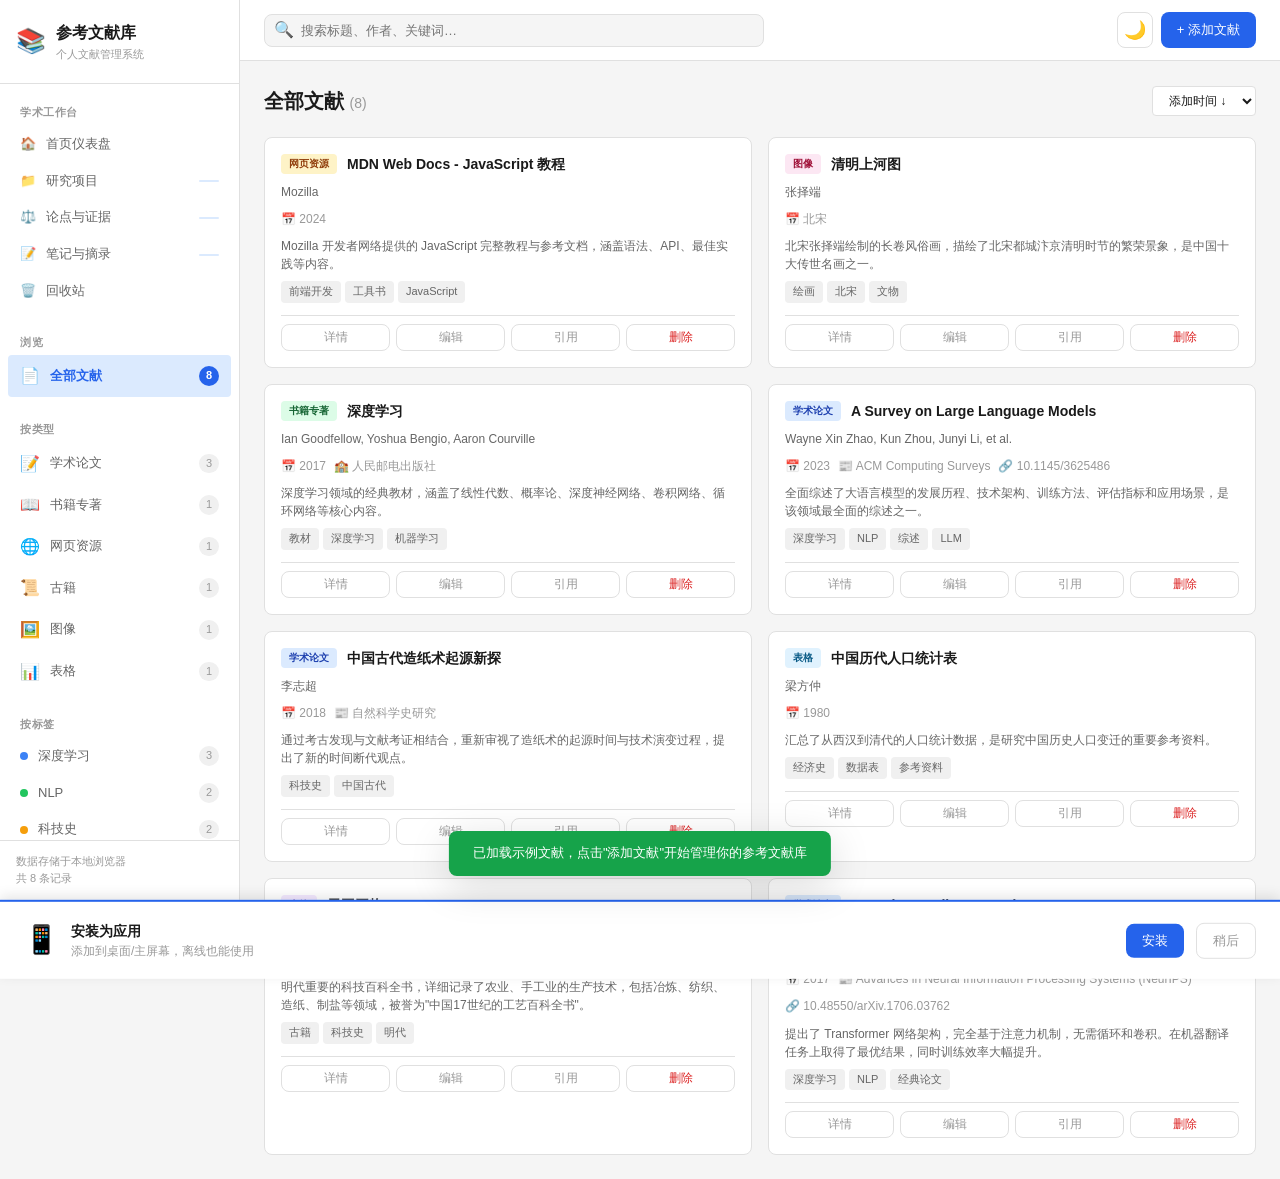
==== commit c5c7c393: "fix: 豆列导入增强 - 扩展HTML选择器覆盖面 + Douban API自动补全缺失字段(作者/出版社/年份)" ====
--- a/index.html
+++ b/index.html
@@ -814,7 +814,8 @@
           1. 在浏览器中打开你的豆瓣豆列页面<br>
           2. 右键 → 查看页面源代码（或按 Ctrl+U）<br>
           3. 全选复制源代码，粘贴到下方文本框<br>
-          4. 点击「解析 HTML」
+          4. 点击「解析 HTML」<br>
+          <span style="color:#6366f1">解析后可点击「补全缺失信息」按钮，通过豆瓣API自动获取作者、出版社、年份等</span>
         </div>
         <div class="cloud-form-group">
           <label>粘贴豆瓣页面 HTML 源代码</label>
@@ -5874,8 +5875,9 @@
 
 // ========== Douban Import ==========
 async function fetchDoubanList(url) {
-  // Douban blocks CORS, we need a proxy
+  // Douban blocks CORS; try multiple proxies, Cloudflare Worker first (most reliable)
   const proxyUrls = [
+    `${CORS_PROXY_WORKER_URL}/?url=${encodeURIComponent(url)}`,
     `https://api.allorigins.win/raw?url=${encodeURIComponent(url)}`,
     `https://corsproxy.io/?${encodeURIComponent(url)}`
   ];
@@ -5885,65 +5887,203 @@
       const res = await fetchWithTimeout(proxyUrl, {}, 15000);
       if (res.ok) {
         const html = await res.text();
-        return html;
-      }
-    } catch(e) {
-      continue;
-    }
+        if (html && html.length > 200) return html;
+      }
+    } catch(e) { continue; }
   }
   throw new Error('无法访问豆瓣页面，请尝试粘贴 HTML 方式导入');
 }
+
+// —— Douban suggest API: fetch complete metadata by title ——
+async function fetchDoubanSuggest(title) {
+  const suggestUrl = `https://book.douban.com/j/subject_suggest?q=${encodeURIComponent(title)}`;
+  const proxyUrls = [
+    `${CORS_PROXY_WORKER_URL}/?url=${encodeURIComponent(suggestUrl)}`,
+    `https://api.allorigins.win/raw?url=${encodeURIComponent(suggestUrl)}`,
+    `https://corsproxy.io/?${encodeURIComponent(suggestUrl)}`
+  ];
+  for (const pu of proxyUrls) {
+    try {
+      const res = await fetchWithTimeout(pu, {}, 8000);
+      if (res.ok) {
+        const data = await res.json();
+        if (Array.isArray(data) && data.length > 0) return data;
+      }
+    } catch(e) { continue; }
+  }
+  return [];
+}
+
+// —— Enrich a parsed book via Douban suggest API — fills missing authors/publisher/year ——
+async function enrichDoubanBookFromApi(book) {
+  if (book.authors && book.publisher && book.year) return book; // already complete
+  const results = await fetchDoubanSuggest(book.title);
+  if (!results || results.length === 0) return book;
+
+  // Pick best match: prefer matching doubanId, then highest title similarity
+  let best = null;
+  if (book.doubanId) best = results.find(r => r.id === book.doubanId);
+  if (!best) {
+    let bestScore = 0;
+    for (const r of results) {
+      if (!r.title) continue;
+      const score = titleSimilarity(book.title, r.title);
+      if (score > bestScore) { bestScore = score; best = r; }
+    }
+    if (!best || bestScore < 0.3) return book;
+  }
+
+  console.log('[Douban Enrich] API match:', best.title, '→ filling gaps for', book.title);
+  if (!book.authors && best.author) book.authors = best.author.split('/')[0].trim();
+  if (!book.publisher && best.publisher) book.publisher = best.publisher;
+  if (!book.year && best.year) {
+    const yr = best.year.match(/(\d{4})/)?.[1];
+    if (yr) book.year = yr;
+  }
+  if (!book.doubanId && best.id) {
+    book.doubanId = best.id;
+    book.doubanUrl = `https://book.douban.com/subject/${best.id}/`;
+  }
+  return book;
+}
+
+// —— Selectors for book item containers (tried in order) ——
+const DOUBAN_ITEM_SELECTORS = [
+  '.doulist-item',           // doulist pages
+  'li.subject-item',         // people's book list (wish/do/collect)
+  '.subject-item',           // variant
+  '.book-item',              // generic
+  'li.subject',              // variant
+  'div.item',                // generic fallback
+  '.list-item',              // alternative
+  'tr.item'                  // table layout
+];
+
+// —— Selectors for the info/pub text within a book item ——
+const DOUBAN_INFO_SELECTORS = [
+  '.abstract',               // doulist pages
+  '.pub',                    // subject-item pages
+  '.info .pub',
+  'p.pub', 'span.pub', 'div.pub',
+  '.meta', 'p.meta',
+  '.book-meta',
+  '.pl2',                    // doulist variant
+  '[class*="pub"]',          // fuzzy match
+  '[class*="abstract"]',
+  '[class*="meta"]',
+  '[class*="info"]'
+];
 
 function parseDoubanHtml(html) {
   const books = [];
-  // Parse Douban book list HTML
   const doc = new DOMParser().parseFromString(html, 'text/html');
-
-  // Find book items - Douban uses different layouts for different pages
-  const items = doc.querySelectorAll('.subject-item, .book-item, li.subject, div.item');
-  if (items.length === 0) {
-    // Try alternative: look for book links in the page
-    const links = doc.querySelectorAll('a[href*="douban.com/subject/"]');
+  const seenIds = new Set();
+
+  // --- Strategy 1: Find book items via container selectors ---
+  for (const sel of DOUBAN_ITEM_SELECTORS) {
+    const items = doc.querySelectorAll(sel);
+    if (items.length === 0) continue;
+
+    items.forEach(item => {
+      const titleEl = item.querySelector('a[href*="/subject/"], a.title, h2 a, .title a');
+      if (!titleEl) return;
+
+      const title = (titleEl.getAttribute('title') || titleEl.textContent).trim().replace(/\s+/g, ' ');
+      if (!title || title.length < 1) return;
+
+      const href = titleEl.getAttribute('href') || '';
+      const doubanId = href.match(/subject\/(\d+)/)?.[1] || '';
+      if (doubanId && seenIds.has(doubanId)) return;
+      if (doubanId) seenIds.add(doubanId);
+
+      // Try multiple info selectors
+      let info = '';
+      let rating = '';
+      for (const infoSel of DOUBAN_INFO_SELECTORS) {
+        const infoEl = item.querySelector(infoSel);
+        if (infoEl && infoEl.textContent.trim().length > 3) {
+          info = infoEl.textContent.trim().replace(/\s+/g, ' ');
+          break;
+        }
+      }
+      const ratingEl = item.querySelector('.rating_nums, span.rating_nums, .rating');
+      if (ratingEl) rating = ratingEl.textContent.trim();
+
+      // Fallback: if info still empty, grab all text from item and try to extract a pub-like line
+      if (!info) {
+        const allText = item.textContent.replace(/\s+/g, ' ').trim();
+        const pubMatch = allText.match(/([^/]{2,}\/[^/]{2,}\/[^/]{2,})/);
+        if (pubMatch) info = pubMatch[1].trim();
+      }
+
+      books.push(parseDoubanBookInfo(title, info, rating, doubanId));
+    });
+
+    if (books.length > 0) break; // Found books with this selector, no need to try more
+  }
+
+  // --- Strategy 2: Fallback — scan all subject links ---
+  if (books.length === 0) {
+    const links = doc.querySelectorAll('a[href*="douban.com/subject/"], a[href*="/subject/"]');
     links.forEach(link => {
-      const parent = link.closest('div') || link.parentElement;
-      const titleEl = parent?.querySelector('a.title, h2 a, a[href*="/subject/"]');
-      const infoEl = parent?.querySelector('.pub, p.pub, span.pub, div.pub, .meta, p.meta');
-      const ratingEl = parent?.querySelector('.rating_nums, span.rating_nums');
-
-      if (titleEl) {
-        const title = titleEl.textContent.trim().replace(/\s+/g, ' ');
-        const info = infoEl ? infoEl.textContent.trim() : '';
-        const rating = ratingEl ? ratingEl.textContent.trim() : '';
-        const doubanId = (titleEl.getAttribute('href') || '').match(/subject\/(\d+)/)?.[1] || '';
-
-        books.push(parseDoubanBookInfo(title, info, rating, doubanId));
-      }
+      const title = (link.getAttribute('title') || link.textContent).trim().replace(/\s+/g, ' ');
+      if (!title || title.length < 2) return;
+
+      const href = link.getAttribute('href') || '';
+      const doubanId = href.match(/subject\/(\d+)/)?.[1] || '';
+      if (doubanId && seenIds.has(doubanId)) return;
+      if (doubanId) seenIds.add(doubanId);
+
+      // Walk up to find a container, then search for info text
+      let container = link.closest('.doulist-item, .subject-item, .item, .list-item, li, div.bd, div.info, tr');
+      if (!container) container = link.parentElement;
+      if (!container) return;
+
+      let info = '';
+      let rating = '';
+      for (const infoSel of DOUBAN_INFO_SELECTORS) {
+        const infoEl = container.querySelector(infoSel);
+        if (infoEl && infoEl.textContent.trim().length > 3) {
+          info = infoEl.textContent.trim().replace(/\s+/g, ' ');
+          break;
+        }
+      }
+      const ratingEl = container.querySelector('.rating_nums, span.rating_nums, .rating');
+      if (ratingEl) rating = ratingEl.textContent.trim();
+
+      // Last resort: look at sibling text
+      if (!info) {
+        const siblingText = container.textContent.replace(/\s+/g, ' ').trim();
+        const pubMatch = siblingText.match(/([^/]{2,}\/[^/]{2,}\/[^/]{2,})/);
+        if (pubMatch) info = pubMatch[1].trim();
+      }
+
+      books.push(parseDoubanBookInfo(title, info, rating, doubanId));
     });
-  } else {
-    items.forEach(item => {
-      const titleEl = item.querySelector('a.title, h2 a, a[href*="/subject/"]');
-      const infoEl = item.querySelector('.pub, p.pub, span.pub, div.pub, .meta, p.meta');
-      const ratingEl = item.querySelector('.rating_nums, span.rating_nums');
-
-      if (titleEl) {
-        const title = titleEl.textContent.trim().replace(/\s+/g, ' ');
-        const info = infoEl ? infoEl.textContent.trim() : '';
-        const rating = ratingEl ? ratingEl.textContent.trim() : '';
-        const doubanId = (titleEl.getAttribute('href') || '').match(/subject\/(\d+)/)?.[1] || '';
-
-        books.push(parseDoubanBookInfo(title, info, rating, doubanId));
-      }
-    });
-  }
-
-  return books;
+  }
+
+  // Deduplicate by title
+  const seen = new Set();
+  const unique = [];
+  for (const b of books) {
+    const key = b.title.toLowerCase();
+    if (!seen.has(key)) { seen.add(key); unique.push(b); }
+  }
+  return unique;
 }
 
 function parseDoubanBookInfo(title, info, rating, doubanId) {
-  // Parse Douban's book info format: "作者 / 出版社 / 年 / ISBN / 定价"
-  // Or Chinese format: "xxx著 / xxx出版社 / 20xx年 / xxx元"
+  // Clean title: remove Douban subtitle markers like "书名 / 副标题"
+  let cleanTitle = title;
+  // Remove trailing subtitle after " / " if present in title
+  if (cleanTitle.includes(' / ') && cleanTitle.split(' / ').length === 2) {
+    cleanTitle = cleanTitle.split(' / ')[0].trim();
+  }
+  // Remove rating numbers that accidentally ended up in title
+  cleanTitle = cleanTitle.replace(/\s*\(\d+\.\d+\)\s*$/, '').trim();
+
   const book = {
-    title: title.split(' ')[0] || title, // Remove douban subtitle markers
+    title: cleanTitle,
     authors: '',
     publisher: '',
     year: '',
@@ -5952,38 +6092,85 @@
     rating: rating,
     doubanId: doubanId,
     doubanUrl: doubanId ? `https://book.douban.com/subject/${doubanId}/` : '',
-    type: 'book'
+    type: 'book',
+    _needsEnrich: false  // flag: needs API enrichment
   };
 
   if (info) {
-    const parts = info.split('/').map(p => p.trim());
-
-    for (const part of parts) {
-      // Author detection
-      if (part.match(/(?:著|编|译|主编|整理|口述|绘|摄影|撰|撰文|执笔)/) ||
-          part.match(/[A-Z][a-z]+ [A-Z]/) || // English names
-          (part.length <= 20 && !part.match(/^\d/) && !part.match(/出版社|出版|ISBN|定价|¥|￥|元/))) {
+    // Normalize: split by " / " or "/"
+    const parts = info.split(/\s*\/\s*/).map(p => p.trim()).filter(p => p);
+
+    for (let i = 0; i < parts.length; i++) {
+      const part = parts[i];
+
+      // --- ISBN detection (highest priority) ---
+      if (part.match(/ISBN/i) || part.match(/^\d{10,13}$/)) {
+        const isbnMatch = part.match(/[\dXx]{10,13}/);
+        if (isbnMatch) book.isbn = isbnMatch[0];
+        continue;
+      }
+
+      // --- Price detection ---
+      if (part.match(/[¥￥元NT\$USD]|CNY|RMB/i) && part.match(/\d/)) {
+        book.price = part;
+        continue;
+      }
+      if (part.match(/^\d+\.\d+$/) && i > 0 && parts[i-1].match(/定价|价格/)) {
+        book.price = part;
+        continue;
+      }
+
+      // --- Year detection ---
+      if (part.match(/(?:18|19|20|21)\d{2}/)) {
+        const year = part.match(/((?:18|19|20|21)\d{2})/)?.[1];
+        if (year) { book.year = year; continue; }
+      }
+
+      // --- Publisher detection ---
+      // Chinese publisher keywords
+      const pubKeywords = /出版社|出版集團|出版集团|出版公司|書局|书局|書店|书店|書林|书林|press|Press|Publishing|publishing|Books|books|印書|印书|刊行|刊|大學|大学/;
+      if (pubKeywords.test(part)) {
+        book.publisher = part.replace(/^[\s,，]+|[\s,，]+$/g, '');
+        continue;
+      }
+
+      // --- Author detection ---
+      // Chinese author markers
+      const authorMarkers = /著|編|编|译|譯|主编|主編|整理|口述|绘|繪|撰|撰文|执笔|執筆|校注|點校|点校|注|譯注|译注|校|選|选|辑|輯|主编|合著|独著|獨著/;
+      if (authorMarkers.test(part)) {
+        // Clean: "（美）詹姆斯·戴维斯 著" → "（美）詹姆斯·戴维斯"
+        let author = part.replace(authorMarkers, '').trim();
+        author = author.replace(/^[\s,，·、]+|[\s,，·、]+$/g, '');
+        if (author && !book.authors) book.authors = author;
+        else if (author) book.authors += ', ' + author;
+        continue;
+      }
+
+      // English / foreign author pattern: "FirstName LastName" or "Name, Name"
+      if (part.match(/^[A-Z][a-z]+(\s+[A-Z][a-z]+)+/) ||
+          part.match(/^[A-Z][a-z]+,\s+[A-Z]/) ||
+          (part.match(/[A-Za-z]/) && part.length >= 3 && part.length <= 40 && !part.match(/^\d/) && !pubKeywords.test(part))) {
         if (!book.authors) book.authors = part;
         else book.authors += ', ' + part;
-      }
-      // Publisher detection
-      else if (part.match(/出版社|出版集团|出版公司|书局|书店/)) {
-        book.publisher = part;
-      }
-      // Year detection
-      else if (part.match(/(?:19|20)\d{2}/)) {
-        const year = part.match(/((?:19|20)\d{2})/)?.[1];
-        if (year) book.year = year;
-      }
-      // ISBN detection
-      else if (part.match(/ISBN/i)) {
-        book.isbn = part;
-      }
-      // Price detection
-      else if (part.match(/[¥￥元]/) || part.match(/\d+\.\d+/)) {
-        book.price = part;
-      }
-    }
+        continue;
+      }
+
+      // Chinese author fallback: short non-numeric string without publisher keywords
+      if (part.length >= 2 && part.length <= 25 &&
+          !part.match(/^\d/) &&
+          !pubKeywords.test(part) &&
+          !part.match(/[¥￥元]/)) {
+        // Likely an author name (Chinese)
+        if (!book.authors) book.authors = part;
+        else if (!book.authors.includes(part)) book.authors += ', ' + part;
+        continue;
+      }
+    }
+  }
+
+  // Flag for API enrichment if critical fields are missing
+  if (!book.authors || !book.publisher || !book.year) {
+    book._needsEnrich = true;
   }
 
   return book;
@@ -6041,41 +6228,104 @@
   const preview = document.getElementById('doubanPreview');
   if (!preview) return;
 
-  preview.innerHTML = books.map((book, i) => `
+  const needsEnrichCount = books.filter(b => b._needsEnrich).length;
+
+  preview.innerHTML = books.map((book, i) => {
+    const missing = [];
+    if (!book.authors) missing.push('作者');
+    if (!book.publisher) missing.push('出版社');
+    if (!book.year) missing.push('年份');
+    const statusBadge = missing.length === 0
+      ? '<span style="color:#22c55e;font-size:11px">✓ 完整</span>'
+      : `<span style="color:#f59e0b;font-size:11px">缺: ${missing.join('、')}</span>`;
+    return `
     <div class="douban-book-item" id="doubanBook_${i}">
       <div class="douban-book-info">
-        <h4>${escapeHtml(book.title)}</h4>
-        <p>作者: ${escapeHtml(book.authors || '未知')} | 出版社: ${escapeHtml(book.publisher || '未知')} | 年份: ${escapeHtml(book.year || '未知')}${book.isbn ? ' | ' + escapeHtml(book.isbn) : ''}</p>
+        <h4>${escapeHtml(book.title)} ${statusBadge}</h4>
+        <p>作者: ${escapeHtml(book.authors || '—')} | 出版社: ${escapeHtml(book.publisher || '—')} | 年份: ${escapeHtml(book.year || '—')}${book.isbn ? ' | ISBN: ' + escapeHtml(book.isbn) : ''}${book.rating ? ' | ⭐' + escapeHtml(book.rating) : ''}</p>
       </div>
-      <div class="douban-book-actions">
+      <div class="douban-book-actions" id="doubanActions_${i}">
         <button class="btn btn-sm btn-primary" onclick="importDoubanBook(${i})">导入</button>
       </div>
-    </div>
-  `).join('') + `
-    <div style="text-align:center;margin-top:16px">
+    </div>`;
+  }).join('') + `
+    <div style="text-align:center;margin-top:16px;display:flex;gap:8px;justify-content:center;flex-wrap:wrap">
+      ${needsEnrichCount > 0 ? `<button class="btn btn-sm" style="background:#6366f1;color:#fff" onclick="enrichAllDoubanBooks()">补全缺失信息 (${needsEnrichCount})</button>` : ''}
       <button class="btn btn-primary" onclick="importAllDoubanBooks()">全部导入 (${books.length})</button>
     </div>
   `;
 
-  // Store books data for import
   window._doubanBooks = books;
+}
+
+// — Batch enrich all books that have missing fields via Douban suggest API —
+async function enrichAllDoubanBooks() {
+  const books = window._doubanBooks;
+  if (!books) return;
+  const toEnrich = books.filter(b => b._needsEnrich);
+  if (toEnrich.length === 0) { showToast('所有书籍信息已完整', ''); return; }
+
+  showToast(`正在通过豆瓣API补全 ${toEnrich.length} 本书的信息…`, '');
+  let enriched = 0;
+  for (let i = 0; i < toEnrich.length; i++) {
+    const book = toEnrich[i];
+    const idx = books.indexOf(book);
+    const actionsEl = document.getElementById(`doubanActions_${idx}`);
+    if (actionsEl) actionsEl.innerHTML = '<span style="color:#6366f1;font-size:12px">⏳ 补全中…</span>';
+
+    try {
+      await enrichDoubanBookFromApi(book);
+      book._needsEnrich = false;
+      enriched++;
+      // Update the preview item
+      const item = document.getElementById(`doubanBook_${idx}`);
+      if (item) {
+        const missing = [];
+        if (!book.authors) missing.push('作者');
+        if (!book.publisher) missing.push('出版社');
+        if (!book.year) missing.push('年份');
+        const statusBadge = missing.length === 0
+          ? '<span style="color:#22c55e;font-size:11px">✓ 完整</span>'
+          : `<span style="color:#f59e0b;font-size:11px">缺: ${missing.join('、')}</span>`;
+        item.querySelector('.douban-book-info').innerHTML =
+          `<h4>${escapeHtml(book.title)} ${statusBadge}</h4>` +
+          `<p>作者: ${escapeHtml(book.authors || '—')} | 出版社: ${escapeHtml(book.publisher || '—')} | 年份: ${escapeHtml(book.year || '—')}${book.isbn ? ' | ISBN: ' + escapeHtml(book.isbn) : ''}${book.rating ? ' | ⭐' + escapeHtml(book.rating) : ''}</p>`;
+        actionsEl.innerHTML = '<button class="btn btn-sm btn-primary" onclick="importDoubanBook(' + idx + ')">导入</button>';
+      }
+    } catch(e) {
+      if (actionsEl) actionsEl.innerHTML = '<button class="btn btn-sm btn-primary" onclick="importDoubanBook(' + idx + ')">导入</button>';
+    }
+    // Small delay to avoid rate limiting
+    if (i < toEnrich.length - 1) await new Promise(r => setTimeout(r, 300));
+  }
+  showToast(`已补全 ${enriched}/${toEnrich.length} 本书的信息`, 'success');
 }
 
 async function importDoubanBook(index) {
   const book = window._doubanBooks?.[index];
   if (!book) return;
+
+  // If book needs enrichment, do it before saving
+  const actionsEl = document.getElementById(`doubanActions_${index}`);
+  if (book._needsEnrich) {
+    if (actionsEl) actionsEl.innerHTML = '<span style="color:#6366f1;font-size:12px">⏳ 补全中…</span>';
+    try {
+      await enrichDoubanBookFromApi(book);
+      book._needsEnrich = false;
+    } catch(e) { /* proceed with whatever we have */ }
+  }
 
   const ref = {
     id: uuid(),
     type: 'book',
     title: book.title,
-    authors: book.authors,
-    publisher: book.publisher,
-    year: book.year,
-    isbn: book.isbn,
+    authors: book.authors || '',
+    publisher: book.publisher || '',
+    year: book.year || '',
+    isbn: book.isbn || '',
     category: '豆瓣书单',
     tags: ['豆瓣'],
-    notes: book.doubanUrl ? `豆瓣链接: ${book.doubanUrl}` + (book.rating ? `\n评分: ${book.rating}` : '') : '',
+    notes: [book.doubanUrl ? `豆瓣链接: ${book.doubanUrl}` : '', book.rating ? `评分: ${book.rating}` : '', book.price ? `定价: ${book.price}` : ''].filter(Boolean).join('\n'),
     created_at: new Date().toISOString(),
     updated_at: new Date().toISOString()
   };
@@ -6085,7 +6335,6 @@
   showToast(`已导入「${book.title}」`, 'success');
   refreshUI();
 
-  // Update preview to mark as imported
   const item = document.getElementById(`doubanBook_${index}`);
   if (item) {
     item.querySelector('.douban-book-actions').innerHTML = '<span style="color:#22c55e;font-size:13px">✅ 已导入</span>';
@@ -6097,23 +6346,35 @@
   if (!books || books.length === 0) return;
 
   let imported = 0;
+  let enriched = 0;
+  let skipped = 0;
   for (let i = 0; i < books.length; i++) {
     const book = books[i];
-    // Check if already imported by title
     const existing = allRefs.find(r => r.title === book.title && r.type === 'book');
-    if (existing) continue;
+    if (existing) { skipped++; continue; }
+
+    // Enrich if needed
+    if (book._needsEnrich) {
+      const actionsEl = document.getElementById(`doubanActions_${i}`);
+      if (actionsEl) actionsEl.innerHTML = '<span style="color:#6366f1;font-size:12px">⏳ 补全中…</span>';
+      try {
+        await enrichDoubanBookFromApi(book);
+        book._needsEnrich = false;
+        enriched++;
+      } catch(e) { /* proceed */ }
+    }
 
     const ref = {
       id: uuid(),
       type: 'book',
       title: book.title,
-      authors: book.authors,
-      publisher: book.publisher,
-      year: book.year,
-      isbn: book.isbn,
+      authors: book.authors || '',
+      publisher: book.publisher || '',
+      year: book.year || '',
+      isbn: book.isbn || '',
       category: '豆瓣书单',
       tags: ['豆瓣'],
-      notes: book.doubanUrl ? `豆瓣链接: ${book.doubanUrl}` + (book.rating ? `\n评分: ${book.rating}` : '') : '',
+      notes: [book.doubanUrl ? `豆瓣链接: ${book.doubanUrl}` : '', book.rating ? `评分: ${book.rating}` : '', book.price ? `定价: ${book.price}` : ''].filter(Boolean).join('\n'),
       created_at: new Date().toISOString(),
       updated_at: new Date().toISOString()
     };
@@ -6121,9 +6382,17 @@
     await dbAddOrUpdate(ref);
     allRefs.push(ref);
     imported++;
-  }
-
-  showToast(`已导入 ${imported} 本书籍（${books.length - imported} 本已存在）`, 'success');
+
+    const item = document.getElementById(`doubanBook_${i}`);
+    if (item) {
+      item.querySelector('.douban-book-actions').innerHTML = '<span style="color:#22c55e;font-size:13px">✅ 已导入</span>';
+    }
+  }
+
+  const msg = enriched > 0
+    ? `已导入 ${imported} 本（补全 ${enriched} 本信息，${skipped} 本已存在）`
+    : `已导入 ${imported} 本书籍（${skipped} 本已存在）`;
+  showToast(msg, 'success');
   refreshUI();
 }
 
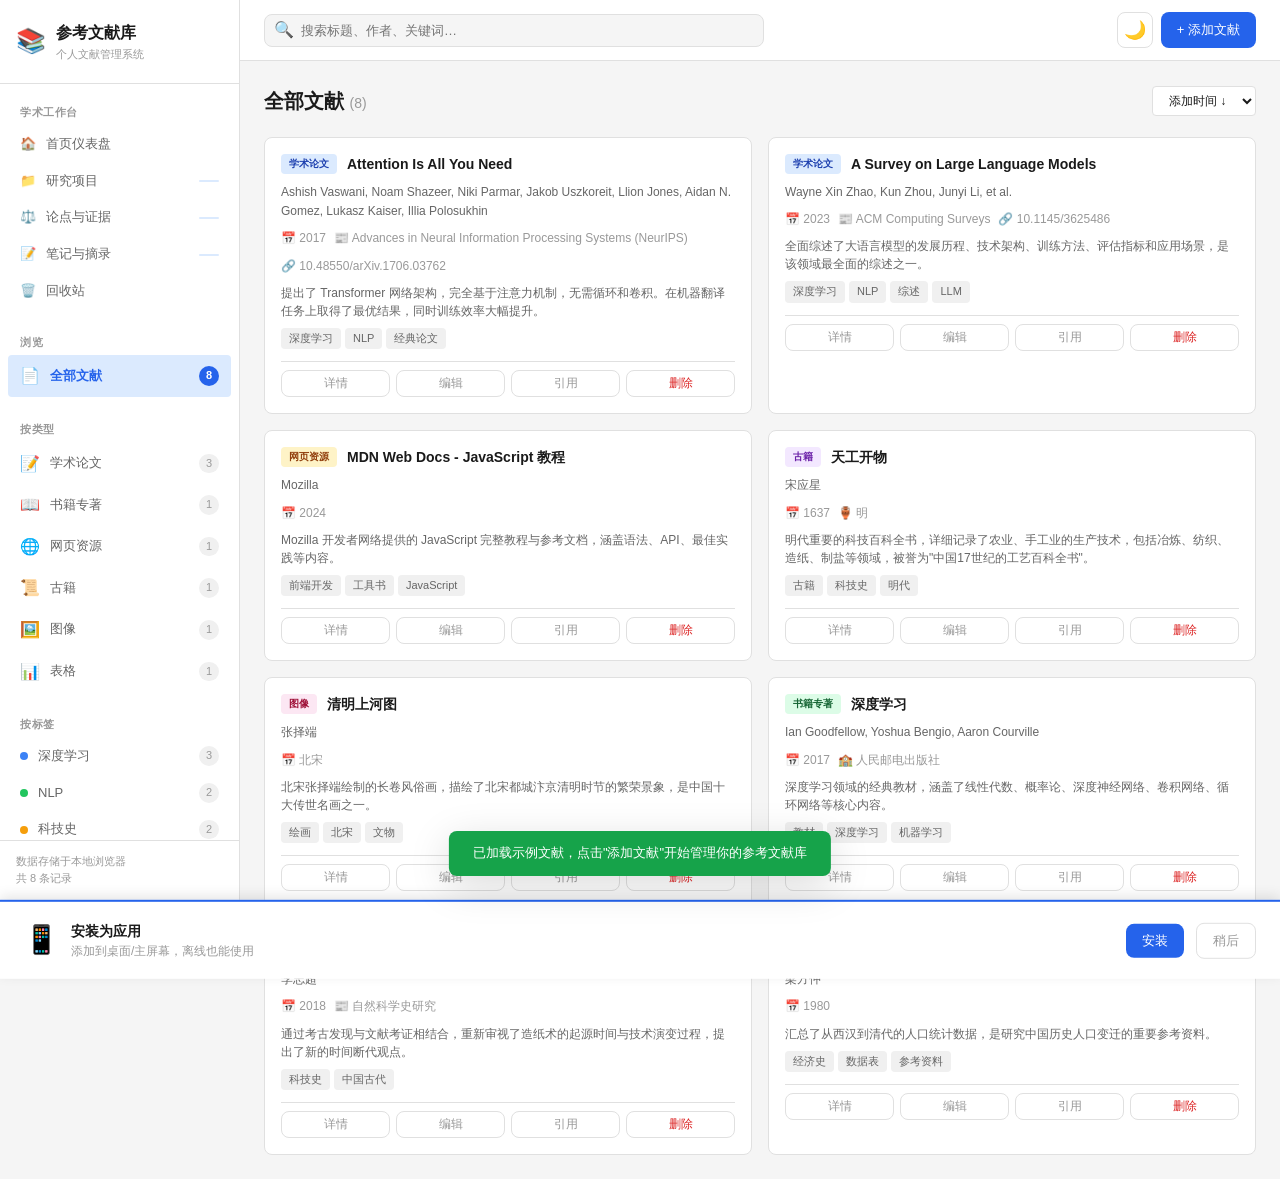
==== commit 4d6e6a17: "feat: 豆列导入支持多页自动抓取 - 自动检测分页/逐页获取/去重/进度显示/粘贴多页HTML" ====
--- a/index.html
+++ b/index.html
@@ -808,18 +808,19 @@
 
       <div style="margin-top:12px;padding-top:12px;border-top:1px solid var(--border)">
         <div style="font-size:13px;color:var(--text-muted);margin-bottom:8px">
-          如果 URL 方式获取失败（豆瓣可能限制访问），可以手动操作：
+          URL 方式会自动获取所有分页数据。如果获取失败（豆瓣可能限制访问），可以手动操作：
         </div>
         <div style="font-size:12px;color:var(--text-muted);margin-bottom:8px;line-height:1.6">
           1. 在浏览器中打开你的豆瓣豆列页面<br>
           2. 右键 → 查看页面源代码（或按 Ctrl+U）<br>
           3. 全选复制源代码，粘贴到下方文本框<br>
-          4. 点击「解析 HTML」<br>
+          4. 如果豆列有多页，请分别复制每页的 HTML 源代码，用 <code style="background:var(--bg-hover);padding:1px 4px;border-radius:3px">&lt;!--PAGE--&gt;</code> 分隔粘贴<br>
+          5. 点击「解析 HTML」<br>
           <span style="color:#6366f1">解析后可点击「补全缺失信息」按钮，通过豆瓣API自动获取作者、出版社、年份等</span>
         </div>
         <div class="cloud-form-group">
-          <label>粘贴豆瓣页面 HTML 源代码</label>
-          <textarea class="form-textarea" id="doubanPasteArea" rows="5" placeholder="在此粘贴豆瓣豆列页面的完整 HTML 源代码..."></textarea>
+          <label>粘贴豆瓣页面 HTML 源代码（多页可用 &lt;!--PAGE--&gt; 分隔）</label>
+          <textarea class="form-textarea" id="doubanPasteArea" rows="5" placeholder="在此粘贴豆瓣豆列页面的完整 HTML 源代码...&#10;多页时用 <!--PAGE--> 分隔每页的 HTML"></textarea>
         </div>
         <button class="btn btn-secondary" onclick="handleDoubanPaste()">解析 HTML</button>
       </div>
@@ -5874,6 +5875,8 @@
 }
 
 // ========== Douban Import ==========
+const DOUBAN_PAGE_SIZE = 25;
+
 async function fetchDoubanList(url) {
   // Douban blocks CORS; try multiple proxies, Cloudflare Worker first (most reliable)
   const proxyUrls = [
@@ -5892,6 +5895,128 @@
     } catch(e) { continue; }
   }
   throw new Error('无法访问豆瓣页面，请尝试粘贴 HTML 方式导入');
+}
+
+// —— Build a paginated URL by injecting/changing the start= parameter ——
+function buildDoubanPageUrl(baseUrl, startVal) {
+  try {
+    const u = new URL(baseUrl);
+    u.searchParams.set('start', String(startVal));
+    return u.toString();
+  } catch(e) {
+    // Fallback: manual append
+    const sep = baseUrl.includes('?') ? '&' : '?';
+    return `${baseUrl}${sep}start=${startVal}`;
+  }
+}
+
+// —— Detect total pages from the first page's HTML ——
+function detectDoubanTotalPages(html) {
+  const doc = new DOMParser().parseFromString(html, 'text/html');
+
+  // Strategy 1: paginator links — find max start value
+  const paginator = doc.querySelector('.paginator');
+  if (paginator) {
+    const links = paginator.querySelectorAll('a[href*="start="]');
+    let maxStart = 0;
+    links.forEach(a => {
+      const m = (a.getAttribute('href') || '').match(/start=(\d+)/);
+      if (m) maxStart = Math.max(maxStart, parseInt(m[1]));
+    });
+    // Also check current page number from .thispage
+    const thisPage = paginator.querySelector('.thispage');
+    if (thisPage) {
+      const totalText = thisPage.getAttribute('data-total-page') || '';
+      const totalMatch = totalText.match(/(\d+)/);
+      if (totalMatch) return parseInt(totalMatch[1]);
+    }
+    if (maxStart > 0) return Math.floor(maxStart / DOUBAN_PAGE_SIZE) + 1;
+  }
+
+  // Strategy 2: text like "共123条" or "123 items"
+  const totalMatch = html.match(/共\s*(\d+)\s*(?:条|本|部)/);
+  if (totalMatch) {
+    const total = parseInt(totalMatch[1]);
+    if (total > 0) return Math.ceil(total / DOUBAN_PAGE_SIZE);
+  }
+
+  // Strategy 3: check for "next" link
+  const nextLink = doc.querySelector('.next a, a.next, a[rel="next"], .paginator .next a');
+  if (nextLink) return -1; // unknown total — fetch until no next
+
+  return 1; // single page
+}
+
+// —— Check if HTML has a "next page" link ——
+function hasNextPage(html) {
+  const doc = new DOMParser().parseFromString(html, 'text/html');
+  const next = doc.querySelector('.next a, a.next, a[rel="next"], .paginator .next a');
+  if (!next) return false;
+  // Ensure it's not just a disabled span
+  const href = next.getAttribute('href') || '';
+  if (!href || href === '#') return false;
+  return true;
+}
+
+// —— Fetch ALL pages of a Douban list, parse and merge — dedup by doubanId/title ——
+async function fetchDoubanListAllPages(url, onProgress) {
+  const allBooks = [];
+  const seenKeys = new Set();
+  let page = 1;
+  let maxPages = 1;
+  let unknownTotal = false;
+
+  // Safety limit: max 50 pages (≈1250 items)
+  const MAX_PAGES = 50;
+
+  while (page <= MAX_PAGES) {
+    if (onProgress) onProgress(page, allBooks.length);
+
+    const pageUrl = page === 1 ? url : buildDoubanPageUrl(url, (page - 1) * DOUBAN_PAGE_SIZE);
+    let html;
+    try {
+      html = await fetchDoubanList(pageUrl);
+    } catch(e) {
+      if (page === 1) throw e; // first page failure is fatal
+      break; // subsequent page failure — stop gracefully
+    }
+
+    const books = parseDoubanHtml(html);
+    if (books.length === 0) break;
+
+    // Deduplicate and accumulate
+    for (const book of books) {
+      const key = book.doubanId || book.title;
+      if (!seenKeys.has(key)) {
+        seenKeys.add(key);
+        allBooks.push(book);
+      }
+    }
+
+    // First page: detect total pages
+    if (page === 1) {
+      maxPages = detectDoubanTotalPages(html);
+      if (maxPages === -1) {
+        unknownTotal = true;
+        maxPages = MAX_PAGES;
+      }
+    }
+
+    // Check if we should stop:
+    // 1. Known total and reached it
+    if (!unknownTotal && page >= maxPages) break;
+    // 2. No "next" link on this page
+    if (!hasNextPage(html)) break;
+    // 3. Fewer items than page size (last page)
+    if (books.length < DOUBAN_PAGE_SIZE) break;
+
+    page++;
+
+    // Small delay to avoid rate limiting
+    await new Promise(r => setTimeout(r, 600));
+  }
+
+  return allBooks;
 }
 
 // —— Douban suggest API: fetch complete metadata by title ——
@@ -6188,9 +6313,18 @@
   btn.textContent = '获取中...';
   btn.disabled = true;
 
+  // Progress display area
+  const preview = document.getElementById('doubanPreview');
+  if (preview) {
+    preview.innerHTML = '<div style="text-align:center;padding:24px;color:var(--text-muted)"><div style="font-size:15px;margin-bottom:8px">正在获取豆列数据...</div><div id="doubanFetchProgress" style="font-size:13px">正在获取第 1 页...</div></div>';
+  }
+
   try {
-    const html = await fetchDoubanList(url);
-    const books = parseDoubanHtml(html);
+    const books = await fetchDoubanListAllPages(url, (pageNum, count) => {
+      btn.textContent = `获取中 (${count})`;
+      const prog = document.getElementById('doubanFetchProgress');
+      if (prog) prog.textContent = `正在获取第 ${pageNum} 页，已找到 ${count} 本...`;
+    });
 
     if (books.length === 0) {
       showToast('未能从该页面解析到书目信息，请尝试粘贴 HTML 方式', 'error');
@@ -6200,9 +6334,10 @@
     }
 
     renderDoubanPreview(books);
-    showToast(`找到 ${books.length} 本书籍`, 'success');
+    showToast(`共找到 ${books.length} 本书籍`, 'success');
   } catch(e) {
     showToast('获取失败: ' + e.message, 'error');
+    if (preview) preview.innerHTML = '';
   }
 
   btn.textContent = '获取豆列';
@@ -6211,17 +6346,32 @@
 
 function handleDoubanPaste() {
   const textarea = document.getElementById('doubanPasteArea');
-  const html = textarea?.value.trim();
-  if (!html) { showToast('请粘贴豆瓣页面 HTML', 'error'); return; }
-
-  const books = parseDoubanHtml(html);
-  if (books.length === 0) {
+  const raw = textarea?.value.trim();
+  if (!raw) { showToast('请粘贴豆瓣页面 HTML', 'error'); return; }
+
+  // Support multiple pages: split by <!--PAGE--> marker or just parse concatenated HTML
+  const pages = raw.split(/<!--\s*PAGE\s*-->/i).map(p => p.trim()).filter(p => p);
+  const allBooks = [];
+  const seenKeys = new Set();
+
+  for (let i = 0; i < pages.length; i++) {
+    const books = parseDoubanHtml(pages[i]);
+    for (const book of books) {
+      const key = book.doubanId || book.title;
+      if (!seenKeys.has(key)) {
+        seenKeys.add(key);
+        allBooks.push(book);
+      }
+    }
+  }
+
+  if (allBooks.length === 0) {
     showToast('未能解析到书目信息', 'error');
     return;
   }
 
-  renderDoubanPreview(books);
-  showToast(`找到 ${books.length} 本书籍`, 'success');
+  renderDoubanPreview(allBooks);
+  showToast(pages.length > 1 ? `从 ${pages.length} 页中解析到 ${allBooks.length} 本书籍（已去重）` : `找到 ${allBooks.length} 本书籍`, 'success');
 }
 
 function renderDoubanPreview(books) {
